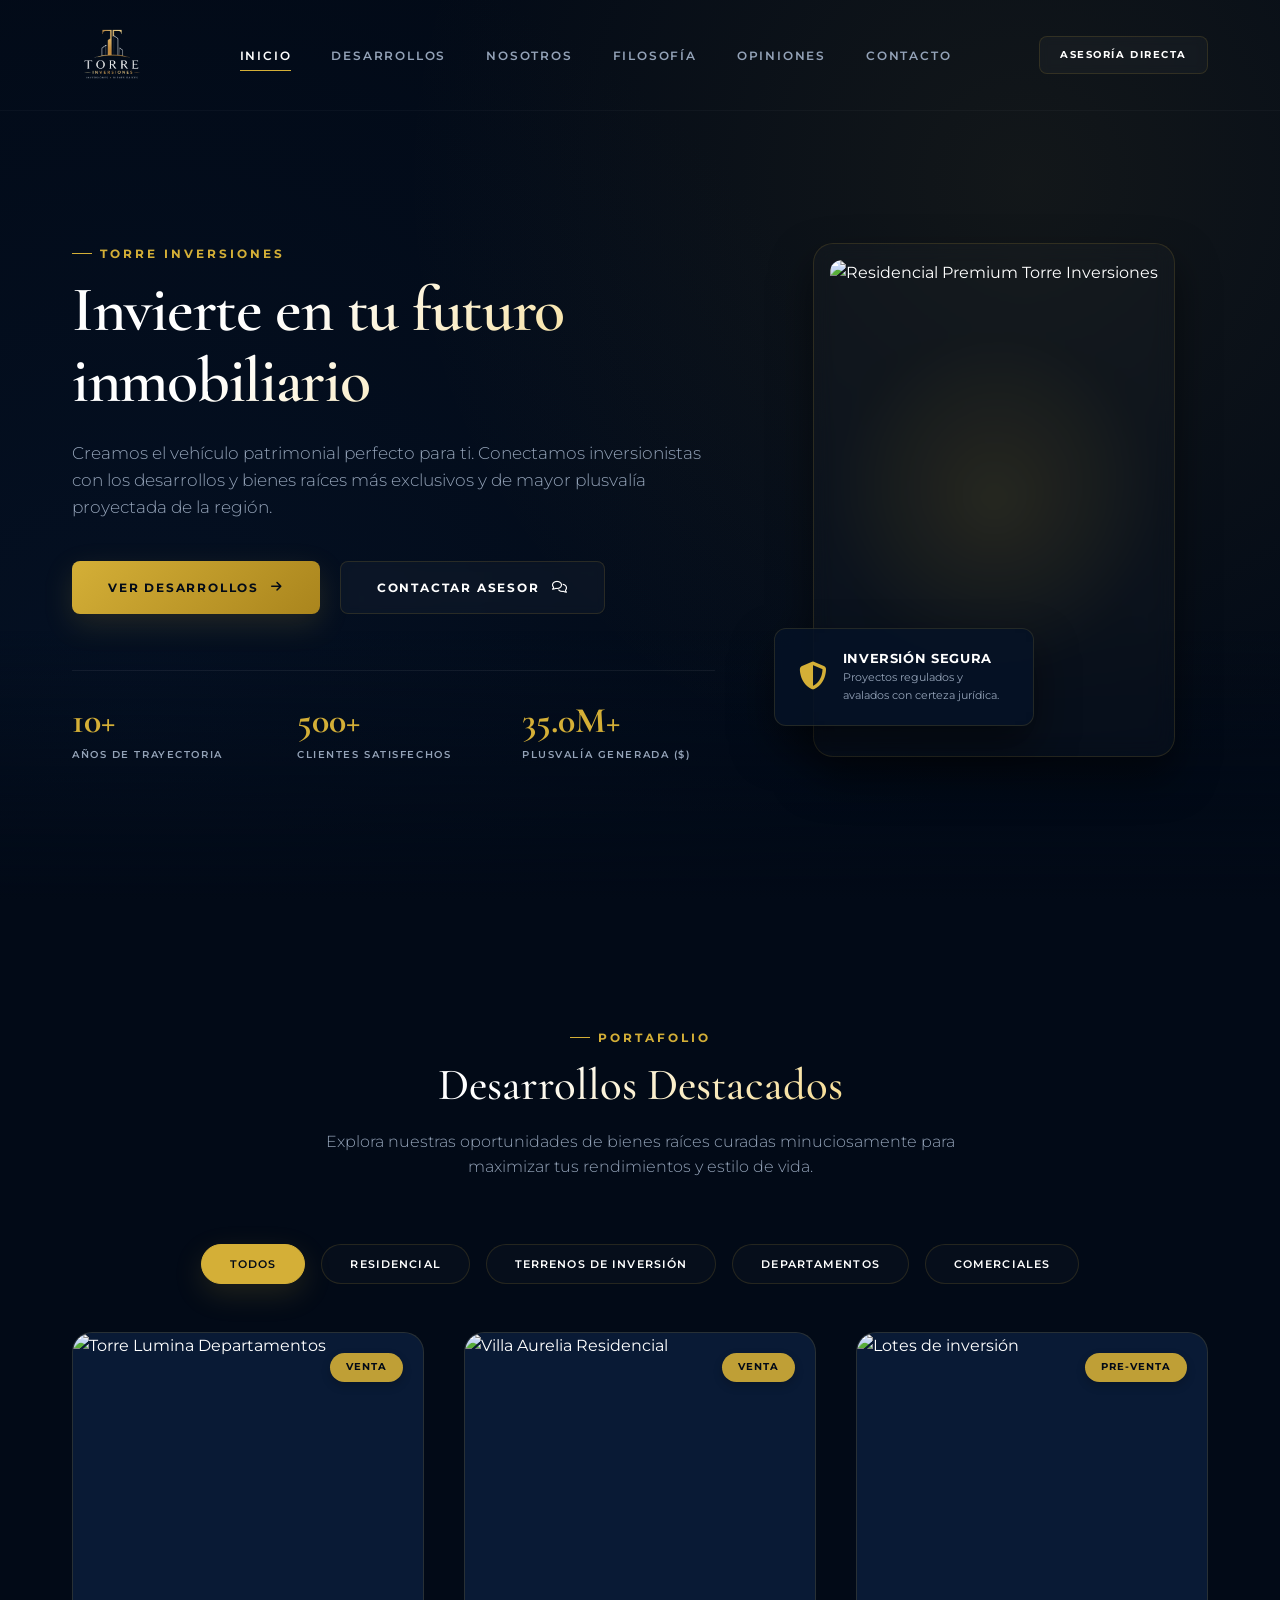
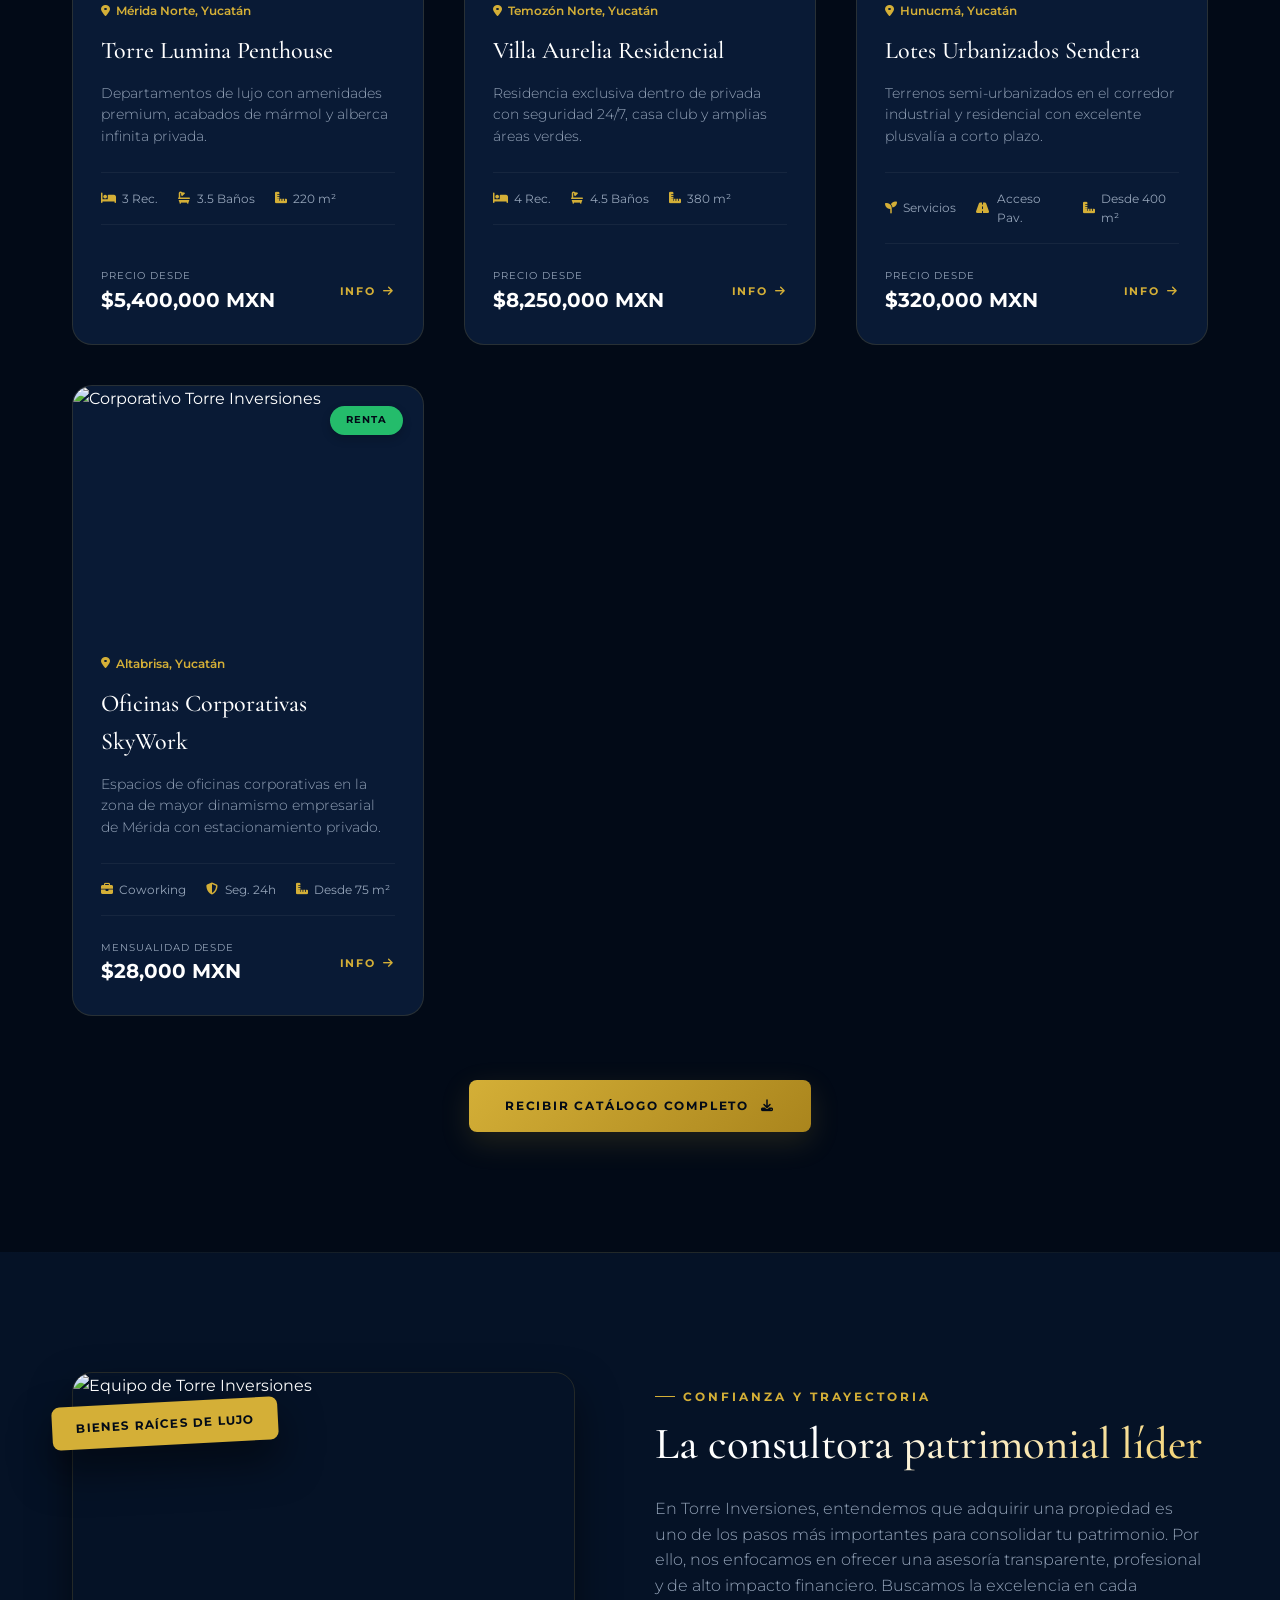
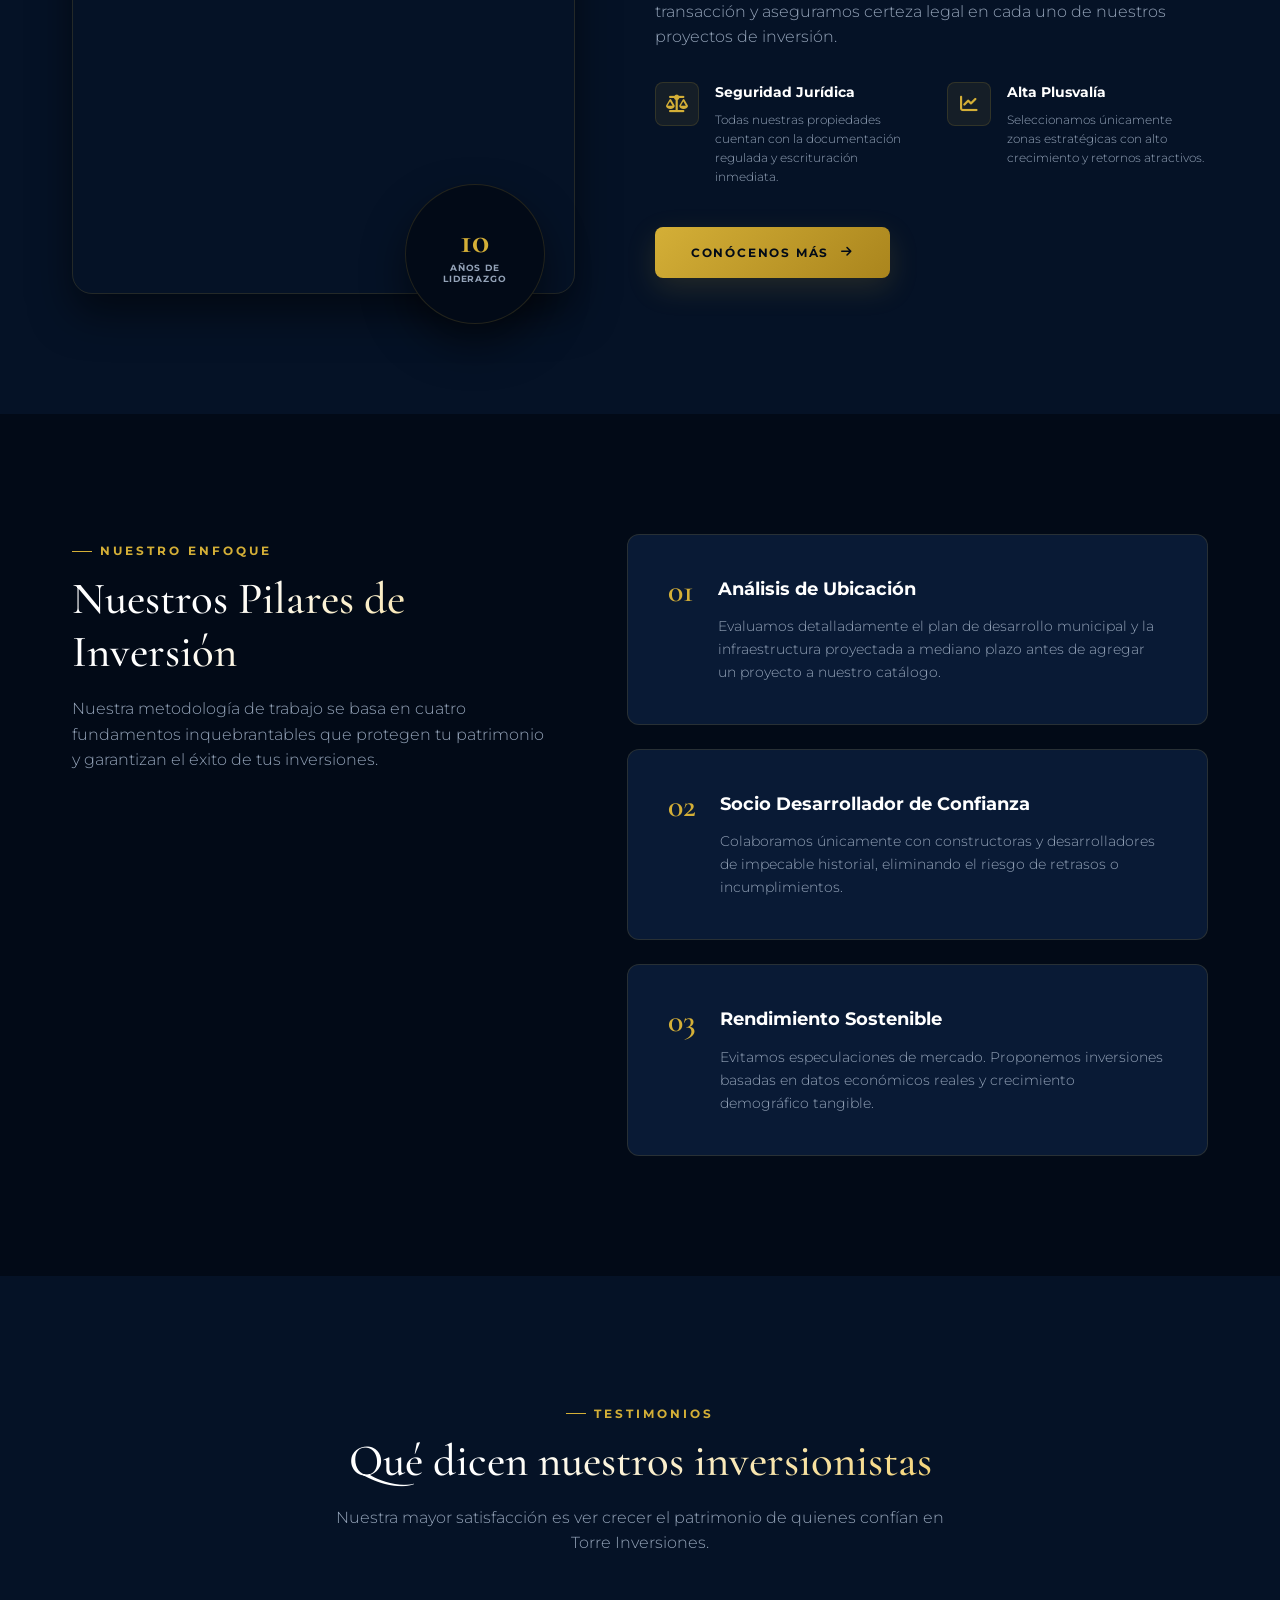
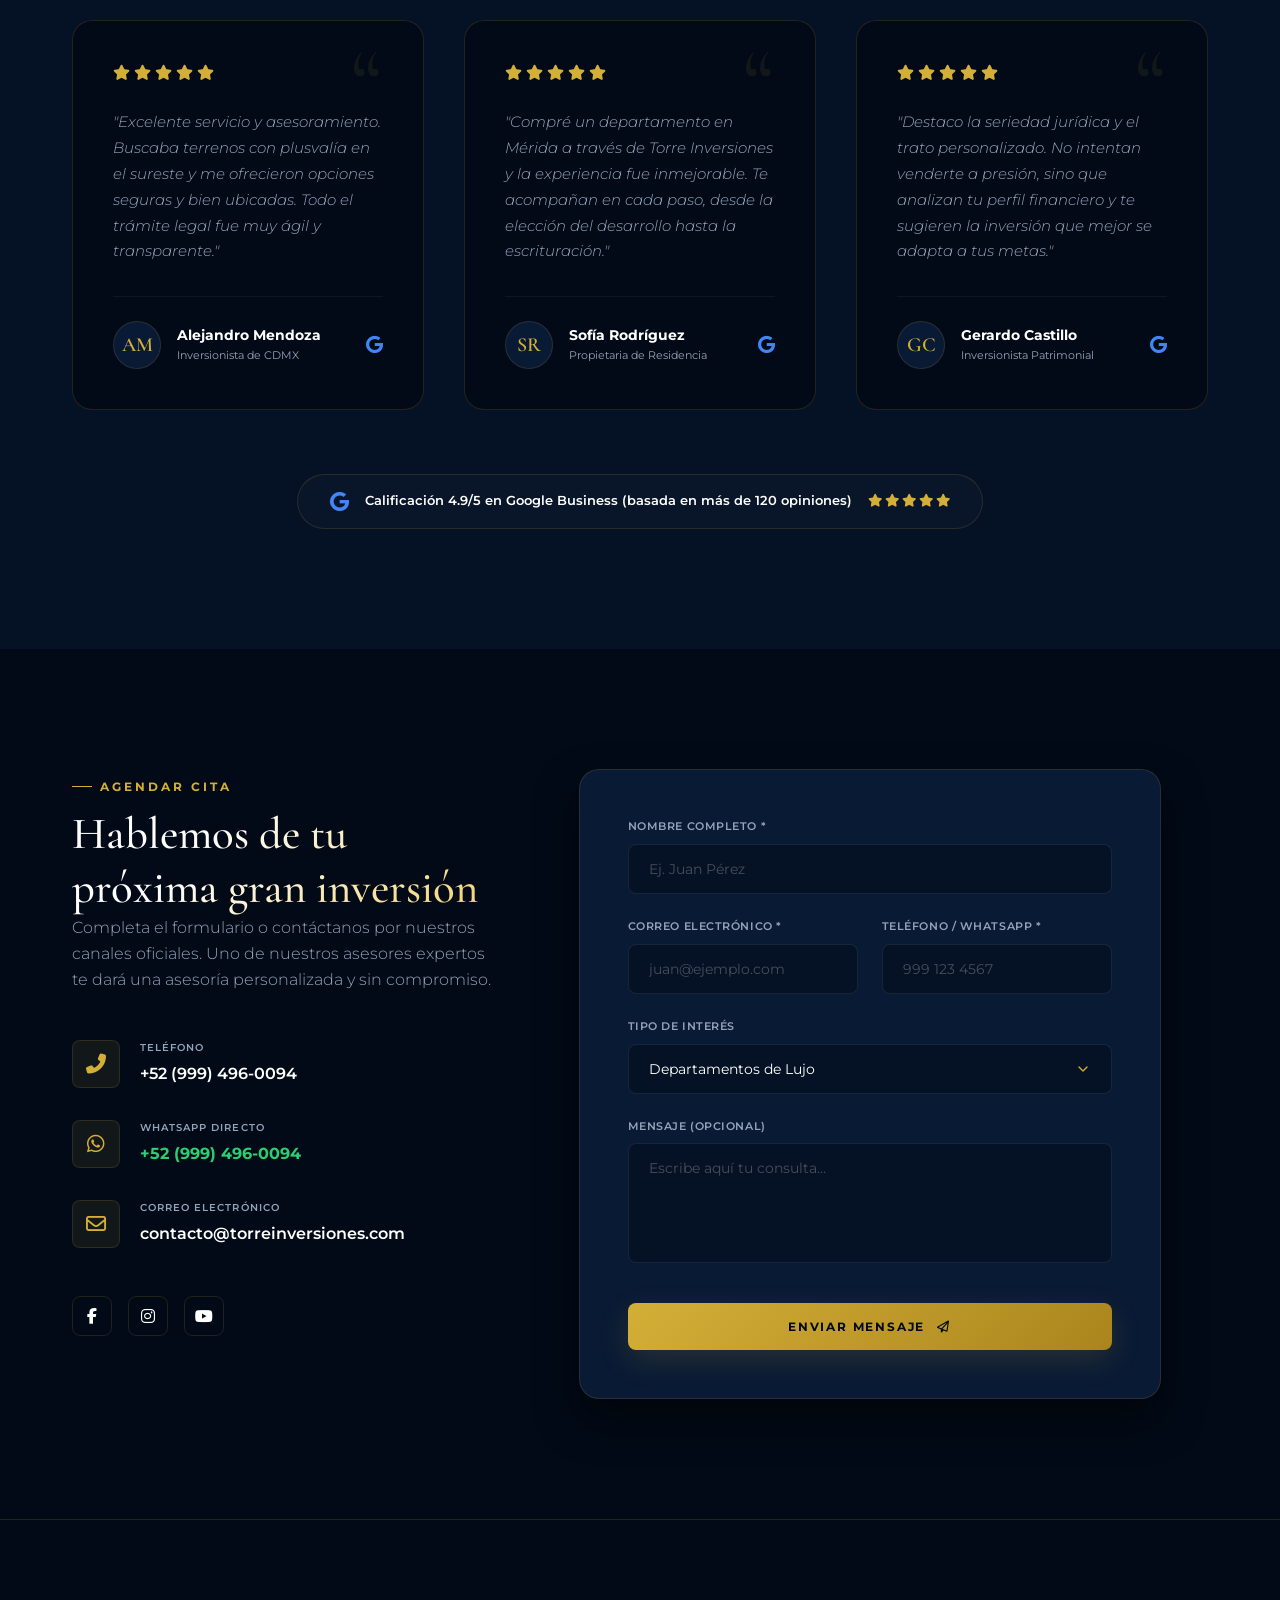
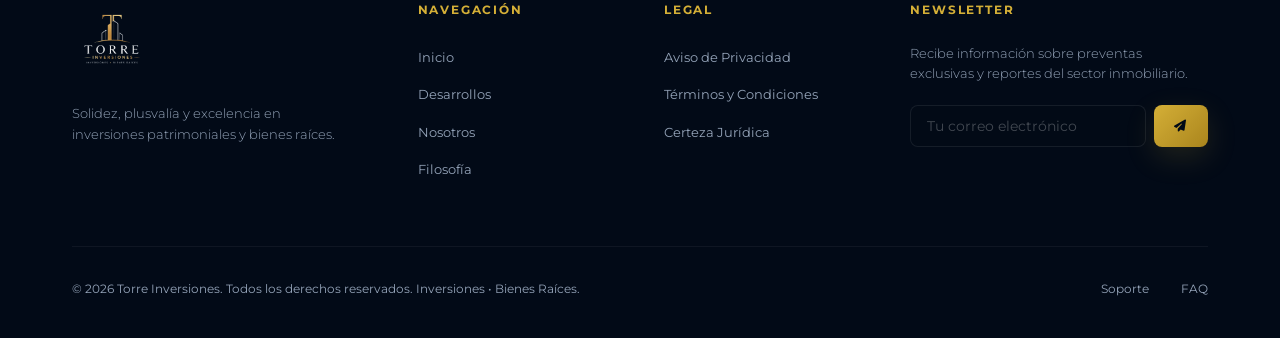
==== index.html @ dfd52da7 "Cambios de JuanM" ====
<!DOCTYPE html>
<html lang="es">
<head>
    <!-- 
      Archivo: index.html
      Descripción: Estructura HTML5 de la landing page premium de Torre Inversiones.
                   Diseñada para bienes raíces y consultoría patrimonial de alto nivel.
                   Integra FontAwesome para iconografía y fuentes personalizadas de Google.
      Última modificación: 2026-06-25
      Autor: Antigravity AI
    -->
    <meta charset="UTF-8">
    <meta name="viewport" content="width=device-width, initial-scale=1.0">
    <meta name="description" content="Torre Inversiones es una firma líder en bienes raíces y proyectos patrimoniales de alta plusvalía. Encuentra propiedades y desarrollos exclusivos.">
    <meta name="keywords" content="bienes raíces, inversiones inmobiliarias, terrenos de inversión, departamentos de lujo, plusvalía, Torre Inversiones, desarrollos premium">
    <meta name="author" content="Torre Inversiones">
    
    <!-- SEO Open Graph -->
    <meta property="og:title" content="Torre Inversiones | Inversión Patrimonial y Bienes Raíces Premium">
    <meta property="og:description" content="Inversión inmobiliaria estratégica y asesoría de alta gama para construir y asegurar tu patrimonio.">
    <meta property="og:image" content="Logo Torre Inversiones - Sin Fondo.png">
    <meta property="og:type" content="website">
    
    <title>Torre Inversiones | Desarrollos y Bienes Raíces Premium</title>
    
    <!-- Favicon -->
    <link rel="icon" type="image/png" href="Logo Torre Inversiones - Sin Fondo.png">
    
    <!-- FontAwesome para Iconos -->
    <link rel="stylesheet" href="https://cdnjs.cloudflare.com/ajax/libs/font-awesome/6.4.0/css/all.min.css">
    
    <!-- Estilos Personalizados -->
    <link rel="stylesheet" href="index.css">
</head>
<body>

    <!-- ==========================================
       1. CABECERA Y NAVEGACIÓN
       ========================================== -->
    <header class="header">
        <div class="container">
            <nav class="navbar">
                <a href="#" class="nav-logo" id="navLogoLink">
                    <img src="Logo Torre Inversiones - Sin Fondo.png" alt="Torre Inversiones Logo">
                </a>
                
                <ul class="nav-menu">
                    <li><a href="#" class="nav-link active">Inicio</a></li>
                    <li><a href="#desarrollos" class="nav-link">Desarrollos</a></li>
                    <li><a href="#nosotros" class="nav-link">Nosotros</a></li>
                    <li><a href="#filosofia" class="nav-link">Filosofía</a></li>
                    <li><a href="#testimonios" class="nav-link">Opiniones</a></li>
                    <li><a href="#contacto" class="nav-link">Contacto</a></li>
                </ul>
                
                <div class="nav-actions">
                    <a href="#contacto" class="btn btn-secondary" style="padding: 0.6rem 1.25rem; font-size: 0.65rem;">Asesoría Directa</a>
                </div>
                
                <div class="nav-toggle" id="navToggleBtn">
                    <i class="fas fa-bars"></i>
                </div>
            </nav>
        </div>
    </header>

    <!-- ==========================================
       2. SECCIÓN HERO (PORTADA)
       ========================================== -->
    <section class="hero">
        <div class="container">
            <div class="hero-grid">
                <div class="hero-content reveal">
                    <span class="eyebrow">Torre Inversiones</span>
                    <h1 class="title-large text-gradient-gold">Invierte en tu futuro inmobiliario</h1>
                    <p class="hero-description">
                        Creamos el vehículo patrimonial perfecto para ti. Conectamos inversionistas con los desarrollos y bienes raíces más exclusivos y de mayor plusvalía proyectada de la región.
                    </p>
                    <div class="hero-cta-group">
                        <a href="#desarrollos" class="btn btn-primary">
                            Ver Desarrollos <i class="fas fa-arrow-right"></i>
                        </a>
                        <a href="#contacto" class="btn btn-secondary">
                            Contactar Asesor <i class="far fa-comments"></i>
                        </a>
                    </div>
                    <div class="hero-stats">
                        <div class="stat-item">
                            <span class="stat-number" data-target="10" data-suffix="+">0</span>
                            <span class="stat-label">Años de Trayectoria</span>
                        </div>
                        <div class="stat-item">
                            <span class="stat-number" data-target="500" data-suffix="+">0</span>
                            <span class="stat-label">Clientes Satisfechos</span>
                        </div>
                        <div class="stat-item">
                            <span class="stat-number" data-target="35" data-decimal="true" data-suffix="M+">0</span>
                            <span class="stat-label">Plusvalía Generada ($)</span>
                        </div>
                    </div>
                </div>
                
                <div class="hero-visual reveal reveal-delay-2">
                    <div class="hero-badge-glow"></div>
                    <div class="hero-image-wrapper">
                        <img src="https://images.unsplash.com/photo-1545324418-cc1a3fa10c00?auto=format&fit=crop&w=800&q=80" alt="Residencial Premium Torre Inversiones" class="hero-image">
                        
                        <!-- Floating Card Premium -->
                        <div class="hero-floating-card">
                            <div class="floating-icon">
                                <i class="fas fa-shield-alt"></i>
                            </div>
                            <div class="floating-info">
                                <h4>Inversión Segura</h4>
                                <p>Proyectos regulados y avalados con certeza jurídica.</p>
                            </div>
                        </div>
                    </div>
                </div>
            </div>
        </div>
    </section>

    <!-- ==========================================
       3. SECCIÓN DESARROLLOS DESTACADOS
       ========================================== -->
    <section id="desarrollos" class="section-padding">
        <div class="container">
            <div class="section-header reveal">
                <span class="eyebrow">Portafolio</span>
                <h2 class="title-medium text-gradient-gold">Desarrollos Destacados</h2>
                <p>Explora nuestras oportunidades de bienes raíces curadas minuciosamente para maximizar tus rendimientos y estilo de vida.</p>
            </div>
            
            <!-- Filtros Interactivos -->
            <div class="filter-tabs reveal reveal-delay-1">
                <button class="filter-btn active" data-filter="all">Todos</button>
                <button class="filter-btn" data-filter="residencial">Residencial</button>
                <button class="filter-btn" data-filter="terrenos">Terrenos de Inversión</button>
                <button class="filter-btn" data-filter="departamentos">Departamentos</button>
                <button class="filter-btn" data-filter="comercial">Comerciales</button>
            </div>
            
            <div class="properties-grid reveal reveal-delay-2">
                <!-- Tarjeta 1 - Departamento -->
                <div class="property-card" data-category="departamentos" id="propCard1">
                    <div class="property-media">
                        <img src="https://images.unsplash.com/photo-1512917774080-9991f1c4c750?auto=format&fit=crop&w=600&q=80" alt="Torre Lumina Departamentos" class="property-img">
                        <span class="property-badge">Venta</span>
                    </div>
                    <div class="property-body">
                        <span class="property-location"><i class="fas fa-map-marker-alt"></i> Mérida Norte, Yucatán</span>
                        <h3 class="property-title">Torre Lumina Penthouse</h3>
                        <p class="property-excerpt">Departamentos de lujo con amenidades premium, acabados de mármol y alberca infinita privada.</p>
                        <div class="property-amenities">
                            <span class="amenity"><i class="fas fa-bed"></i> 3 Rec.</span>
                            <span class="amenity"><i class="fas fa-bath"></i> 3.5 Baños</span>
                            <span class="amenity"><i class="fas fa-ruler-combined"></i> 220 m²</span>
                        </div>
                        <div class="property-footer">
                            <div class="property-price">
                                <span class="price-label">Precio desde</span>
                                <span class="price-value">$5,400,000 MXN</span>
                            </div>
                            <a href="#contacto" class="property-link">Info <i class="fas fa-arrow-right"></i></a>
                        </div>
                    </div>
                </div>
                
                <!-- Tarjeta 2 - Residencial -->
                <div class="property-card" data-category="residencial" id="propCard2">
                    <div class="property-media">
                        <img src="https://images.unsplash.com/photo-1613490493576-7fde63acd811?auto=format&fit=crop&w=600&q=80" alt="Villa Aurelia Residencial" class="property-img">
                        <span class="property-badge">Venta</span>
                    </div>
                    <div class="property-body">
                        <span class="property-location"><i class="fas fa-map-marker-alt"></i> Temozón Norte, Yucatán</span>
                        <h3 class="property-title">Villa Aurelia Residencial</h3>
                        <p class="property-excerpt">Residencia exclusiva dentro de privada con seguridad 24/7, casa club y amplias áreas verdes.</p>
                        <div class="property-amenities">
                            <span class="amenity"><i class="fas fa-bed"></i> 4 Rec.</span>
                            <span class="amenity"><i class="fas fa-bath"></i> 4.5 Baños</span>
                            <span class="amenity"><i class="fas fa-ruler-combined"></i> 380 m²</span>
                        </div>
                        <div class="property-footer">
                            <div class="property-price">
                                <span class="price-label">Precio desde</span>
                                <span class="price-value">$8,250,000 MXN</span>
                            </div>
                            <a href="#contacto" class="property-link">Info <i class="fas fa-arrow-right"></i></a>
                        </div>
                    </div>
                </div>
                
                <!-- Tarjeta 3 - Terrenos -->
                <div class="property-card" data-category="terrenos" id="propCard3">
                    <div class="property-media">
                        <img src="https://images.unsplash.com/photo-1500382017468-9049fed747ef?auto=format&fit=crop&w=600&q=80" alt="Lotes de inversión" class="property-img">
                        <span class="property-badge">Pre-venta</span>
                    </div>
                    <div class="property-body">
                        <span class="property-location"><i class="fas fa-map-marker-alt"></i> Hunucmá, Yucatán</span>
                        <h3 class="property-title">Lotes Urbanizados Sendera</h3>
                        <p class="property-excerpt">Terrenos semi-urbanizados en el corredor industrial y residencial con excelente plusvalía a corto plazo.</p>
                        <div class="property-amenities">
                            <span class="amenity"><i class="fas fa-seedling"></i> Servicios</span>
                            <span class="amenity"><i class="fas fa-road"></i> Acceso Pav.</span>
                            <span class="amenity"><i class="fas fa-ruler-combined"></i> Desde 400 m²</span>
                        </div>
                        <div class="property-footer">
                            <div class="property-price">
                                <span class="price-label">Precio desde</span>
                                <span class="price-value">$320,000 MXN</span>
                            </div>
                            <a href="#contacto" class="property-link">Info <i class="fas fa-arrow-right"></i></a>
                        </div>
                    </div>
                </div>

                <!-- Tarjeta 4 - Comercial -->
                <div class="property-card" data-category="comercial" id="propCard4">
                    <div class="property-media">
                        <img src="https://images.unsplash.com/photo-1486406146926-c627a92ad1ab?auto=format&fit=crop&w=600&q=80" alt="Corporativo Torre Inversiones" class="property-img">
                        <span class="property-badge property-status-rent">Renta</span>
                    </div>
                    <div class="property-body">
                        <span class="property-location"><i class="fas fa-map-marker-alt"></i> Altabrisa, Yucatán</span>
                        <h3 class="property-title">Oficinas Corporativas SkyWork</h3>
                        <p class="property-excerpt">Espacios de oficinas corporativas en la zona de mayor dinamismo empresarial de Mérida con estacionamiento privado.</p>
                        <div class="property-amenities">
                            <span class="amenity"><i class="fas fa-briefcase"></i> Coworking</span>
                            <span class="amenity"><i class="fas fa-shield-alt"></i> Seg. 24h</span>
                            <span class="amenity"><i class="fas fa-ruler-combined"></i> Desde 75 m²</span>
                        </div>
                        <div class="property-footer">
                            <div class="property-price">
                                <span class="price-label">Mensualidad desde</span>
                                <span class="price-value">$28,000 MXN</span>
                            </div>
                            <a href="#contacto" class="property-link">Info <i class="fas fa-arrow-right"></i></a>
                        </div>
                    </div>
                </div>
            </div>
            
            <div class="properties-cta-container reveal">
                <a href="#contacto" class="btn btn-primary">Recibir Catálogo Completo <i class="fas fa-download"></i></a>
            </div>
        </div>
    </section>

    <!-- ==========================================
       4. SECCIÓN NOSOTROS (QUIÉNES SOMOS)
       ========================================== -->
    <section id="nosotros" class="section-padding about">
        <div class="container">
            <div class="about-grid">
                <div class="about-visual reveal">
                    <div class="about-image-wrapper">
                        <img src="https://images.unsplash.com/photo-1556761175-5973dc0f32e7?auto=format&fit=crop&w=800&q=80" alt="Equipo de Torre Inversiones" class="about-img">
                    </div>
                    <span class="about-tag">Bienes Raíces de Lujo</span>
                    <div class="about-experience-badge">
                        <h3>10</h3>
                        <p>Años de Liderazgo</p>
                    </div>
                </div>
                
                <div class="about-content reveal reveal-delay-2">
                    <span class="eyebrow">Confianza y Trayectoria</span>
                    <h2 class="title-medium text-gradient-gold">La consultora patrimonial líder</h2>
                    <p class="about-description">
                        En Torre Inversiones, entendemos que adquirir una propiedad es uno de los pasos más importantes para consolidar tu patrimonio. Por ello, nos enfocamos en ofrecer una asesoría transparente, profesional y de alto impacto financiero. Buscamos la excelencia en cada transacción y aseguramos certeza legal en cada uno de nuestros proyectos de inversión.
                    </p>
                    
                    <div class="about-features">
                        <div class="feature-box">
                            <div class="feature-icon">
                                <i class="fas fa-balance-scale"></i>
                            </div>
                            <div class="feature-info">
                                <h4>Seguridad Jurídica</h4>
                                <p>Todas nuestras propiedades cuentan con la documentación regulada y escrituración inmediata.</p>
                            </div>
                        </div>
                        
                        <div class="feature-box">
                            <div class="feature-icon">
                                <i class="fas fa-chart-line"></i>
                            </div>
                            <div class="feature-info">
                                <h4>Alta Plusvalía</h4>
                                <p>Seleccionamos únicamente zonas estratégicas con alto crecimiento y retornos atractivos.</p>
                            </div>
                        </div>
                    </div>
                    
                    <div>
                        <a href="#contacto" class="btn btn-primary">Conócenos Más <i class="fas fa-arrow-right"></i></a>
                    </div>
                </div>
            </div>
        </div>
    </section>

    <!-- ==========================================
       5. SECCIÓN FILOSOFÍA & PILARES
       ========================================== -->
    <section id="filosofia" class="section-padding philosophy">
        <div class="container">
            <div class="philosophy-grid">
                <div class="philosophy-info reveal">
                    <span class="eyebrow">Nuestro Enfoque</span>
                    <h2 class="title-medium text-gradient-gold">Nuestros Pilares de Inversión</h2>
                    <p style="color: var(--color-text-muted); font-weight: 300; margin-top: 1rem;">
                        Nuestra metodología de trabajo se basa en cuatro fundamentos inquebrantables que protegen tu patrimonio y garantizan el éxito de tus inversiones.
                    </p>
                </div>
                
                <div class="philosophy-list reveal reveal-delay-2">
                    <div class="philosophy-card">
                        <span class="philosophy-number">01</span>
                        <div class="philosophy-body">
                            <h3>Análisis de Ubicación</h3>
                            <p>Evaluamos detalladamente el plan de desarrollo municipal y la infraestructura proyectada a mediano plazo antes de agregar un proyecto a nuestro catálogo.</p>
                        </div>
                    </div>
                    
                    <div class="philosophy-card">
                        <span class="philosophy-number">02</span>
                        <div class="philosophy-body">
                            <h3>Socio Desarrollador de Confianza</h3>
                            <p>Colaboramos únicamente con constructoras y desarrolladores de impecable historial, eliminando el riesgo de retrasos o incumplimientos.</p>
                        </div>
                    </div>
                    
                    <div class="philosophy-card">
                        <span class="philosophy-number">03</span>
                        <div class="philosophy-body">
                            <h3>Rendimiento Sostenible</h3>
                            <p>Evitamos especulaciones de mercado. Proponemos inversiones basadas en datos económicos reales y crecimiento demográfico tangible.</p>
                        </div>
                    </div>
                </div>
            </div>
        </div>
    </section>

    <!-- ==========================================
       6. SECCIÓN TESTIMONIOS (RESEÑAS GOOGLE)
       ========================================== -->
    <section id="testimonios" class="section-padding testimonials">
        <div class="container">
            <div class="section-header reveal">
                <span class="eyebrow">Testimonios</span>
                <h2 class="title-medium text-gradient-gold">Qué dicen nuestros inversionistas</h2>
                <p>Nuestra mayor satisfacción es ver crecer el patrimonio de quienes confían en Torre Inversiones.</p>
            </div>
            
            <div class="testimonials-grid reveal reveal-delay-1">
                <!-- Testimonio 1 -->
                <div class="testimonial-card">
                    <div>
                        <div class="stars">
                            <i class="fas fa-star"></i>
                            <i class="fas fa-star"></i>
                            <i class="fas fa-star"></i>
                            <i class="fas fa-star"></i>
                            <i class="fas fa-star"></i>
                        </div>
                        <p class="testimonial-text">
                            "Excelente servicio y asesoramiento. Buscaba terrenos con plusvalía en el sureste y me ofrecieron opciones seguras y bien ubicadas. Todo el trámite legal fue muy ágil y transparente."
                        </p>
                    </div>
                    <div class="user-profile">
                        <div class="user-avatar">AM</div>
                        <div class="user-info">
                            <h4>Alejandro Mendoza</h4>
                            <p>Inversionista de CDMX</p>
                        </div>
                        <div class="google-badge">
                            <i class="fab fa-google"></i>
                        </div>
                    </div>
                </div>
                
                <!-- Testimonio 2 -->
                <div class="testimonial-card">
                    <div>
                        <div class="stars">
                            <i class="fas fa-star"></i>
                            <i class="fas fa-star"></i>
                            <i class="fas fa-star"></i>
                            <i class="fas fa-star"></i>
                            <i class="fas fa-star"></i>
                        </div>
                        <p class="testimonial-text">
                            "Compré un departamento en Mérida a través de Torre Inversiones y la experiencia fue inmejorable. Te acompañan en cada paso, desde la elección del desarrollo hasta la escrituración."
                        </p>
                    </div>
                    <div class="user-profile">
                        <div class="user-avatar">SR</div>
                        <div class="user-info">
                            <h4>Sofía Rodríguez</h4>
                            <p>Propietaria de Residencia</p>
                        </div>
                        <div class="google-badge">
                            <i class="fab fa-google"></i>
                        </div>
                    </div>
                </div>
                
                <!-- Testimonio 3 -->
                <div class="testimonial-card">
                    <div>
                        <div class="stars">
                            <i class="fas fa-star"></i>
                            <i class="fas fa-star"></i>
                            <i class="fas fa-star"></i>
                            <i class="fas fa-star"></i>
                            <i class="fas fa-star"></i>
                        </div>
                        <p class="testimonial-text">
                            "Destaco la seriedad jurídica y el trato personalizado. No intentan venderte a presión, sino que analizan tu perfil financiero y te sugieren la inversión que mejor se adapta a tus metas."
                        </p>
                    </div>
                    <div class="user-profile">
                        <div class="user-avatar">GC</div>
                        <div class="user-info">
                            <h4>Gerardo Castillo</h4>
                            <p>Inversionista Patrimonial</p>
                        </div>
                        <div class="google-badge">
                            <i class="fab fa-google"></i>
                        </div>
                    </div>
                </div>
            </div>
            
            <div class="google-rating-summary reveal">
                <i class="fab fa-google" style="color: #4285f4; font-size: 1.25rem;"></i>
                <span>Calificación 4.9/5 en Google Business (basada en más de 120 opiniones)</span>
                <div class="stars" style="margin: 0; font-size: 0.8rem;">
                    <i class="fas fa-star"></i>
                    <i class="fas fa-star"></i>
                    <i class="fas fa-star"></i>
                    <i class="fas fa-star"></i>
                    <i class="fas fa-star"></i>
                </div>
            </div>
        </div>
    </section>

    <!-- ==========================================
       7. SECCIÓN CONTACTO Y FORMULARIO
       ========================================== -->
    <section id="contacto" class="section-padding">
        <div class="container">
            <div class="contact-grid">
                <div class="contact-info reveal">
                    <span class="eyebrow">Agendar Cita</span>
                    <h2 class="title-medium text-gradient-gold">Hablemos de tu próxima gran inversión</h2>
                    <p class="contact-sub">
                        Completa el formulario o contáctanos por nuestros canales oficiales. Uno de nuestros asesores expertos te dará una asesoría personalizada y sin compromiso.
                    </p>
                    
                    <div class="contact-channels">
                        <div class="channel-card">
                            <div class="channel-icon">
                                <i class="fas fa-phone-alt"></i>
                            </div>
                            <div class="channel-info">
                                <label>Teléfono</label>
                                <span>+52 (999) 496-0094</span>
                            </div>
                        </div>
                        
                        <div class="channel-card">
                            <div class="channel-icon">
                                <i class="fab fa-whatsapp"></i>
                            </div>
                            <div class="channel-info">
                                <label>WhatsApp Directo</label>
                                <span><a href="https://wa.me/529994960094?text=Hola,%20solicito%20asesoria%20de%20Torre%20Inversiones" target="_blank" rel="noopener noreferrer" style="color: #29cf72; font-weight: 700;">+52 (999) 496-0094</a></span>
                            </div>
                        </div>
                        
                        <div class="channel-card">
                            <div class="channel-icon">
                                <i class="far fa-envelope"></i>
                            </div>
                            <div class="channel-info">
                                <label>Correo Electrónico</label>
                                <span>contacto@torreinversiones.com</span>
                            </div>
                        </div>
                    </div>
                    
                    <div class="social-links">
                        <a href="https://www.facebook.com/" target="_blank" rel="noopener noreferrer" class="social-btn" aria-label="Facebook"><i class="fab fa-facebook-f"></i></a>
                        <a href="https://www.instagram.com/" target="_blank" rel="noopener noreferrer" class="social-btn" aria-label="Instagram"><i class="fab fa-instagram"></i></a>
                        <a href="https://www.youtube.com/" target="_blank" rel="noopener noreferrer" class="social-btn" aria-label="YouTube"><i class="fab fa-youtube"></i></a>
                    </div>
                </div>
                
                <div class="contact-form-wrapper reveal reveal-delay-2">
                    <form class="contact-form" id="contactForm">
                        <div class="form-group">
                            <label for="formName">Nombre Completo *</label>
                            <input type="text" id="formName" class="form-control" placeholder="Ej. Juan Pérez" required>
                        </div>
                        
                        <div class="form-row-2">
                            <div class="form-group">
                                <label for="formEmail">Correo Electrónico *</label>
                                <input type="email" id="formEmail" class="form-control" placeholder="juan@ejemplo.com" required>
                            </div>
                            <div class="form-group">
                                <label for="formPhone">Teléfono / WhatsApp *</label>
                                <input type="tel" id="formPhone" class="form-control" placeholder="999 123 4567" required>
                            </div>
                        </div>
                        
                        <div class="form-group">
                            <label for="formSelect">Tipo de Interés</label>
                            <select id="formSelect" class="form-control form-select">
                                <option value="departamentos">Departamentos de Lujo</option>
                                <option value="residencial">Casas y Residencias</option>
                                <option value="terrenos">Lotes e Inversión Patrimonial</option>
                                <option value="asesoria">Asesoría General</option>
                            </select>
                        </div>
                        
                        <div class="form-group">
                            <label for="formMessage">Mensaje (Opcional)</label>
                            <textarea id="formMessage" class="form-control" placeholder="Escribe aquí tu consulta..."></textarea>
                        </div>
                        
                        <button type="submit" class="btn btn-primary submit-btn">Enviar Mensaje <i class="far fa-paper-plane"></i></button>
                        
                        <!-- Mensaje de Feedback -->
                        <div class="form-feedback" id="formFeedback"></div>
                    </form>
                </div>
            </div>
        </div>
    </section>

    <!-- ==========================================
       8. FOOTER (PIE DE PÁGINA)
       ========================================== -->
    <footer class="footer">
        <div class="container">
            <div class="footer-top">
                <div class="footer-col footer-brand">
                    <div class="footer-logo">
                        <img src="Logo Torre Inversiones - Sin Fondo.png" alt="Torre Inversiones Logo">
                    </div>
                    <p class="footer-tagline">
                        Solidez, plusvalía y excelencia en inversiones patrimoniales y bienes raíces.
                    </p>
                </div>
                
                <div class="footer-col">
                    <h4 class="footer-col-title">Navegación</h4>
                    <ul class="footer-links">
                        <li><a href="#" class="footer-link">Inicio</a></li>
                        <li><a href="#desarrollos" class="footer-link">Desarrollos</a></li>
                        <li><a href="#nosotros" class="footer-link">Nosotros</a></li>
                        <li><a href="#filosofia" class="footer-link">Filosofía</a></li>
                    </ul>
                </div>
                
                <div class="footer-col">
                    <h4 class="footer-col-title">Legal</h4>
                    <ul class="footer-links">
                        <li><a href="#" class="footer-link">Aviso de Privacidad</a></li>
                        <li><a href="#" class="footer-link">Términos y Condiciones</a></li>
                        <li><a href="#" class="footer-link">Certeza Jurídica</a></li>
                    </ul>
                </div>
                
                <div class="footer-col">
                    <h4 class="footer-col-title">Newsletter</h4>
                    <p class="newsletter-sub">Recibe información sobre preventas exclusivas y reportes del sector inmobiliario.</p>
                    <form class="newsletter-form" onsubmit="event.preventDefault(); alert('¡Gracias por suscribirte!'); this.reset();">
                        <input type="email" class="form-control" placeholder="Tu correo electrónico" required aria-label="Correo para newsletter">
                        <button type="submit" class="btn btn-primary newsletter-btn" aria-label="Suscribirse"><i class="fas fa-paper-plane"></i></button>
                    </form>
                </div>
            </div>
            
            <div class="footer-bottom">
                <p>&copy; 2026 Torre Inversiones. Todos los derechos reservados. Inversiones • Bienes Raíces.</p>
                <div class="footer-bottom-links">
                    <a href="#contacto">Soporte</a>
                    <a href="#">FAQ</a>
                </div>
            </div>
        </div>
    </footer>

    <!-- Script del comportamiento dinámico -->
    <script src="index.js"></script>
</body>
</html>
---- index.css ----
/**
 * Archivo: index.css
 * Descripción: Estilos CSS vanilla premium para la landing page de Torre Inversiones.
 *              Implementa un diseño sofisticado en azul medianoche y dorado metálico,
 *              con glassmorphism, transiciones fluidas, tipografías elegantes y responsivo.
 * Última modificación: 2026-06-25
 * Autor: Antigravity AI
 */

/* ==========================================
   1. IMPORTACIÓN DE FUENTES & CONFIGURACIÓN
   ========================================== */
@import url('https://fonts.googleapis.com/css2?family=Cormorant+Garamond:ital,wght@0,300;0,400;0,500;0,600;0,700;1,400&family=Montserrat:wght@300;400;500;600;700;800&display=swap');

:root {
    /* Paleta de Colores Principal (Branding Torre Inversiones) */
    --color-bg-deep: #020a17;       /* Azul medianoche ultra oscuro */
    --color-bg-dark: #051226;       /* Azul medianoche base */
    --color-bg-card: #091a35;       /* Azul de tarjetas */
    --color-bg-glass: rgba(5, 18, 38, 0.75); /* Vidrio para glassmorphism */
    
    --color-gold: #d4af37;          /* Dorado metálico base */
    --color-gold-light: #f3d06b;    /* Dorado brillante para hovers/detalles */
    --color-gold-dark: #aa851d;     /* Dorado oscuro para gradientes/sombras */
    --color-gold-glow: rgba(212, 175, 55, 0.25);
    
    --color-text-light: #ffffff;    /* Texto blanco principal */
    --color-text-muted: #94a3b8;    /* Texto gris/plata secundario */
    --color-text-dark: #020a17;     /* Texto oscuro para botones dorados */
    
    --color-border: rgba(212, 175, 55, 0.15); /* Bordes dorados sutiles */
    --color-border-hover: rgba(212, 175, 55, 0.4);
    
    /* Fuentes */
    --font-serif: 'Cormorant Garamond', Georgia, serif;
    --font-sans: 'Montserrat', system-ui, -apple-system, sans-serif;
    
    /* Layout */
    --max-width: 1200px;
    --radius-lg: 20px;
    --radius-md: 12px;
    --radius-sm: 8px;
    --transition-smooth: all 0.4s cubic-bezier(0.16, 1, 0.3, 1);
    --shadow-premium: 0 20px 40px rgba(0, 0, 0, 0.5);
    --shadow-glow: 0 10px 30px rgba(212, 175, 55, 0.15);
}

/* ==========================================
   2. ESTILOS BASE & RESETS
   ========================================== */
*, *::before, *::after {
    box-sizing: border-box;
    margin: 0;
    padding: 0;
}

html {
    scroll-behavior: smooth;
    -webkit-font-smoothing: antialiased;
    -moz-osx-font-smoothing: grayscale;
}

body {
    background-color: var(--color-bg-deep);
    color: var(--color-text-light);
    font-family: var(--font-sans);
    line-height: 1.6;
    overflow-x: hidden;
}

img {
    max-width: 100%;
    height: auto;
    display: block;
}

a {
    color: inherit;
    text-decoration: none;
    transition: var(--transition-smooth);
}

ul {
    list-style: none;
}

button, input, textarea, select {
    font-family: inherit;
    background: none;
    border: none;
    outline: none;
    color: inherit;
}

/* Utilidades de Contenedores */
.container {
    width: 100%;
    max-width: var(--max-width);
    margin: 0 auto;
    padding: 0 2rem;
}

.section-padding {
    padding: 7.5rem 0;
}

/* ==========================================
   3. ELEMENTOS DE TEXTO & GRADIENTES
   ========================================== */
.text-gold {
    color: var(--color-gold);
}

.text-gradient-gold {
    background: linear-gradient(135deg, #ffffff 30%, var(--color-gold-light) 100%);
    -webkit-background-clip: text;
    -webkit-text-fill-color: transparent;
    background-clip: text;
}

.text-gradient-title {
    background: linear-gradient(135deg, var(--color-gold) 0%, var(--color-gold-light) 50%, #ffffff 100%);
    -webkit-background-clip: text;
    -webkit-text-fill-color: transparent;
    background-clip: text;
}

.title-large {
    font-family: var(--font-serif);
    font-size: clamp(2.5rem, 5vw, 4.5rem);
    font-weight: 600;
    line-height: 1.1;
    letter-spacing: -0.02em;
}

.title-medium {
    font-family: var(--font-serif);
    font-size: clamp(2rem, 3.5vw, 3rem);
    font-weight: 500;
    line-height: 1.2;
}

.title-small {
    font-family: var(--font-sans);
    font-size: 1.1rem;
    font-weight: 700;
    letter-spacing: 0.1em;
    text-transform: uppercase;
}

.eyebrow {
    font-size: 0.75rem;
    font-weight: 700;
    letter-spacing: 0.25em;
    text-transform: uppercase;
    color: var(--color-gold);
    margin-bottom: 0.75rem;
    display: inline-flex;
    align-items: center;
    gap: 0.5rem;
}

.eyebrow::before {
    content: '';
    width: 20px;
    height: 1px;
    background-color: var(--color-gold);
}

/* ==========================================
   4. COMPONENTES: BOTONES & ENLACES
   ========================================== */
.btn {
    display: inline-flex;
    align-items: center;
    justify-content: center;
    gap: 0.75rem;
    padding: 1rem 2.25rem;
    border-radius: var(--radius-sm);
    font-size: 0.75rem;
    font-weight: 700;
    letter-spacing: 0.15em;
    text-transform: uppercase;
    cursor: pointer;
    transition: var(--transition-smooth);
    position: relative;
    overflow: hidden;
}

.btn-primary {
    background: linear-gradient(135deg, var(--color-gold) 0%, var(--color-gold-dark) 100%);
    color: var(--color-text-dark);
    box-shadow: var(--shadow-glow);
}

.btn-primary:hover {
    transform: translateY(-3px);
    box-shadow: 0 15px 35px rgba(212, 175, 55, 0.35);
    background: linear-gradient(135deg, var(--color-gold-light) 0%, var(--color-gold) 100%);
}

.btn-secondary {
    border: 1px solid var(--color-border);
    color: var(--color-text-light);
    background: rgba(255, 255, 255, 0.03);
    backdrop-filter: blur(5px);
}

.btn-secondary:hover {
    border-color: var(--color-gold-light);
    background: rgba(212, 175, 55, 0.05);
    color: var(--color-gold-light);
    transform: translateY(-3px);
}

/* ==========================================
   5. NAVEGACIÓN (HEADER)
   ========================================== */
.header {
    position: fixed;
    top: 0;
    left: 0;
    width: 100%;
    z-index: 1000;
    border-bottom: 1px solid rgba(255, 255, 255, 0.03);
    transition: var(--transition-smooth);
}

.header-scrolled {
    background-color: var(--color-bg-glass);
    backdrop-filter: blur(20px);
    -webkit-backdrop-filter: blur(20px);
    border-bottom: 1px solid var(--color-border);
    box-shadow: 0 10px 30px rgba(0, 0, 0, 0.2);
}

.navbar {
    display: flex;
    align-items: center;
    justify-content: space-between;
    height: 110px;
    transition: var(--transition-smooth);
}

.header-scrolled .navbar {
    height: 85px;
}

.nav-logo {
    display: flex;
    align-items: center;
    gap: 0.75rem;
}

.nav-logo img {
    height: 80px;
    width: auto;
    transition: var(--transition-smooth);
}

.header-scrolled .nav-logo img {
    height: 60px;
}

.nav-menu {
    display: flex;
    align-items: center;
    gap: 2.5rem;
}

.nav-link {
    font-size: 0.75rem;
    font-weight: 600;
    letter-spacing: 0.15em;
    text-transform: uppercase;
    color: var(--color-text-muted);
    position: relative;
    padding: 0.5rem 0;
}

.nav-link:hover, .nav-link.active {
    color: var(--color-text-light);
}

.nav-link::after {
    content: '';
    position: absolute;
    bottom: 0;
    left: 0;
    width: 0;
    height: 1px;
    background-color: var(--color-gold);
    transition: var(--transition-smooth);
}

.nav-link:hover::after, .nav-link.active::after {
    width: 100%;
}

.nav-actions {
    display: flex;
    align-items: center;
    gap: 1.5rem;
}

.nav-toggle {
    display: none;
    font-size: 1.5rem;
    color: var(--color-text-light);
    cursor: pointer;
}

/* ==========================================
   6. SECCIÓN HERO
   ========================================== */
.hero {
    position: relative;
    min-height: 100vh;
    display: flex;
    align-items: center;
    padding-top: 100px;
    background-image: 
        radial-gradient(circle at 80% 20%, rgba(212, 175, 55, 0.08) 0%, transparent 50%),
        radial-gradient(circle at 10% 80%, rgba(5, 18, 38, 0.8) 0%, transparent 60%);
    overflow: hidden;
}

.hero::before {
    content: '';
    position: absolute;
    inset: 0;
    background-image: linear-gradient(to bottom, transparent 70%, var(--color-bg-deep) 100%);
    z-index: 1;
    pointer-events: none;
}

.hero-grid {
    display: grid;
    grid-template-columns: 1.2fr 0.8fr;
    gap: 4rem;
    align-items: center;
    position: relative;
    z-index: 2;
}

.hero-content {
    max-width: 680px;
}

.hero-description {
    font-size: 1.05rem;
    color: var(--color-text-muted);
    margin-top: 1.5rem;
    margin-bottom: 2.5rem;
    font-weight: 300;
}

.hero-cta-group {
    display: flex;
    gap: 1.25rem;
    flex-wrap: wrap;
    margin-bottom: 3.5rem;
}

.hero-stats {
    display: grid;
    grid-template-columns: repeat(3, 1fr);
    gap: 2rem;
    border-top: 1px solid rgba(255, 255, 255, 0.06);
    padding-top: 2rem;
}

.stat-item {
    display: flex;
    flex-direction: column;
}

.stat-number {
    font-family: var(--font-serif);
    font-size: 2.25rem;
    font-weight: 700;
    color: var(--color-gold);
    line-height: 1;
}

.stat-label {
    font-size: 0.65rem;
    font-weight: 600;
    letter-spacing: 0.15em;
    text-transform: uppercase;
    color: var(--color-text-muted);
    margin-top: 0.5rem;
}

.hero-visual {
    position: relative;
    display: flex;
    justify-content: center;
    align-items: center;
}

.hero-badge-glow {
    position: absolute;
    width: 350px;
    height: 350px;
    background: radial-gradient(circle, rgba(212, 175, 55, 0.12) 0%, transparent 70%);
    z-index: -1;
    animation: pulseGlow 8s infinite alternate;
}

.hero-image-wrapper {
    position: relative;
    border-radius: var(--radius-lg);
    border: 1px solid var(--color-border);
    padding: 1rem;
    background: rgba(255, 255, 255, 0.02);
    backdrop-filter: blur(10px);
    box-shadow: var(--shadow-premium);
}

.hero-image {
    width: 100%;
    height: 480px;
    object-fit: cover;
    border-radius: var(--radius-md);
}

.hero-floating-card {
    position: absolute;
    bottom: 30px;
    left: -40px;
    background: rgba(5, 18, 38, 0.85);
    backdrop-filter: blur(15px);
    border: 1px solid var(--color-border);
    padding: 1.25rem 1.5rem;
    border-radius: var(--radius-md);
    box-shadow: var(--shadow-premium);
    display: flex;
    align-items: center;
    gap: 1rem;
    max-width: 260px;
    animation: floatCard 6s ease-in-out infinite;
}

.floating-icon {
    font-size: 1.75rem;
    color: var(--color-gold);
}

.floating-info h4 {
    font-size: 0.8rem;
    font-weight: 700;
    text-transform: uppercase;
    letter-spacing: 0.05em;
}

.floating-info p {
    font-size: 0.7rem;
    color: var(--color-text-muted);
}

/* ==========================================
   7. SECCIÓN DESARROLLOS (PROPIEDADES)
   ========================================== */
.section-header {
    text-align: center;
    max-width: 650px;
    margin: 0 auto 4rem;
}

.section-header p {
    color: var(--color-text-muted);
    font-weight: 300;
    margin-top: 1rem;
}

.filter-tabs {
    display: flex;
    justify-content: center;
    gap: 1rem;
    margin-bottom: 3rem;
    flex-wrap: wrap;
}

.filter-btn {
    padding: 0.75rem 1.75rem;
    border: 1px solid var(--color-border);
    border-radius: 50px;
    font-size: 0.7rem;
    font-weight: 600;
    letter-spacing: 0.1em;
    text-transform: uppercase;
    cursor: pointer;
    transition: var(--transition-smooth);
    background: rgba(255, 255, 255, 0.02);
}

.filter-btn:hover, .filter-btn.active {
    background: var(--color-gold);
    color: var(--color-text-dark);
    border-color: var(--color-gold);
    box-shadow: var(--shadow-glow);
}

.properties-grid {
    display: grid;
    grid-template-columns: repeat(auto-fill, minmax(340px, 1fr));
    gap: 2.5rem;
}

.property-card {
    background-color: var(--color-bg-card);
    border-radius: var(--radius-lg);
    border: 1px solid var(--color-border);
    overflow: hidden;
    transition: var(--transition-smooth);
    display: flex;
    flex-direction: column;
}

.property-card:hover {
    transform: translateY(-8px);
    border-color: var(--color-border-hover);
    box-shadow: 0 30px 60px rgba(0, 0, 0, 0.6), 0 0 30px rgba(212, 175, 55, 0.1);
}

.property-media {
    position: relative;
    height: 240px;
    overflow: hidden;
}

.property-img {
    width: 100%;
    height: 100%;
    object-fit: cover;
    transition: transform 0.6s cubic-bezier(0.16, 1, 0.3, 1);
}

.property-card:hover .property-img {
    transform: scale(1.08);
}

.property-badge {
    position: absolute;
    top: 1.25rem;
    right: 1.25rem;
    z-index: 10;
    padding: 0.4rem 1rem;
    border-radius: 50px;
    font-size: 0.65rem;
    font-weight: 700;
    letter-spacing: 0.1em;
    text-transform: uppercase;
    background: rgba(212, 175, 55, 0.9);
    color: var(--color-text-dark);
    backdrop-filter: blur(5px);
    box-shadow: 0 4px 10px rgba(0, 0, 0, 0.2);
}

.property-status-rent {
    background: rgba(41, 207, 114, 0.9) !important;
}

.property-body {
    padding: 1.75rem;
    display: flex;
    flex-direction: column;
    flex-grow: 1;
}

.property-location {
    font-size: 0.75rem;
    font-weight: 600;
    color: var(--color-gold);
    display: flex;
    align-items: center;
    gap: 0.4rem;
    margin-bottom: 0.75rem;
}

.property-title {
    font-family: var(--font-serif);
    font-size: 1.5rem;
    font-weight: 500;
    margin-bottom: 0.75rem;
    color: var(--color-text-light);
}

.property-excerpt {
    font-size: 0.85rem;
    color: var(--color-text-muted);
    font-weight: 300;
    margin-bottom: 1.5rem;
}

.property-amenities {
    display: flex;
    gap: 1.25rem;
    padding: 1rem 0;
    border-top: 1px solid rgba(255, 255, 255, 0.05);
    border-bottom: 1px solid rgba(255, 255, 255, 0.05);
    margin-bottom: 1.5rem;
    font-size: 0.75rem;
    color: var(--color-text-muted);
}

.amenity {
    display: flex;
    align-items: center;
    gap: 0.4rem;
}

.amenity i {
    color: var(--color-gold);
}

.property-footer {
    display: flex;
    justify-content: space-between;
    align-items: center;
    margin-top: auto;
}

.property-price {
    display: flex;
    flex-direction: column;
}

.price-label {
    font-size: 0.6rem;
    text-transform: uppercase;
    letter-spacing: 0.1em;
    color: var(--color-text-muted);
}

.price-value {
    font-size: 1.25rem;
    font-weight: 700;
    color: var(--color-text-light);
}

.property-link {
    font-size: 0.7rem;
    font-weight: 700;
    text-transform: uppercase;
    letter-spacing: 0.15em;
    color: var(--color-gold);
    display: flex;
    align-items: center;
    gap: 0.5rem;
}

.property-link:hover {
    color: var(--color-text-light);
}

.property-link i {
    transition: var(--transition-smooth);
}

.property-link:hover i {
    transform: translateX(5px);
}

.properties-cta-container {
    text-align: center;
    margin-top: 4rem;
}

/* ==========================================
   8. SECCIÓN NOSOTROS
   ========================================== */
.about {
    background-color: var(--color-bg-dark);
    position: relative;
    overflow: hidden;
}

.about::before {
    content: '';
    position: absolute;
    top: 0; left: 0; right: 0;
    height: 1px;
    background: linear-gradient(90deg, transparent, var(--color-border), transparent);
}

.about-grid {
    display: grid;
    grid-template-columns: 1fr 1.1fr;
    gap: 5rem;
    align-items: center;
}

.about-visual {
    position: relative;
}

.about-image-wrapper {
    position: relative;
    border-radius: var(--radius-lg);
    overflow: hidden;
    box-shadow: var(--shadow-premium);
    border: 1px solid var(--color-border);
}

.about-img {
    width: 100%;
    height: 520px;
    object-fit: cover;
}

.about-tag {
    position: absolute;
    top: 30px;
    left: -20px;
    background: var(--color-gold);
    color: var(--color-text-dark);
    padding: 0.75rem 1.5rem;
    border-radius: var(--radius-sm);
    font-size: 0.75rem;
    font-weight: 700;
    text-transform: uppercase;
    letter-spacing: 0.1em;
    box-shadow: var(--shadow-premium);
    transform: rotate(-3deg);
}

.about-experience-badge {
    position: absolute;
    bottom: -30px;
    right: 30px;
    background-color: var(--color-bg-deep);
    border: 1px solid var(--color-border);
    padding: 2rem;
    border-radius: 50%;
    width: 140px;
    height: 140px;
    display: flex;
    flex-direction: column;
    justify-content: center;
    align-items: center;
    text-align: center;
    box-shadow: var(--shadow-premium);
}

.about-experience-badge h3 {
    font-family: var(--font-serif);
    font-size: 2.25rem;
    font-weight: 700;
    color: var(--color-gold);
    line-height: 1;
}

.about-experience-badge p {
    font-size: 0.55rem;
    font-weight: 700;
    letter-spacing: 0.1em;
    text-transform: uppercase;
    color: var(--color-text-muted);
    margin-top: 0.25rem;
    line-height: 1.2;
}

.about-content {
    display: flex;
    flex-direction: column;
    justify-content: center;
}

.about-description {
    color: var(--color-text-muted);
    font-weight: 300;
    margin-top: 1.5rem;
    margin-bottom: 2rem;
}

.about-features {
    display: grid;
    grid-template-columns: 1fr 1fr;
    gap: 2rem;
    margin-bottom: 2.5rem;
}

.feature-box {
    display: flex;
    gap: 1rem;
}

.feature-icon {
    width: 44px;
    height: 44px;
    border-radius: var(--radius-sm);
    background-color: rgba(212, 175, 55, 0.08);
    border: 1px solid var(--color-border);
    display: flex;
    align-items: center;
    justify-content: center;
    font-size: 1.1rem;
    color: var(--color-gold);
    flex-shrink: 0;
}

.feature-info h4 {
    font-size: 0.85rem;
    font-weight: 700;
    margin-bottom: 0.4rem;
}

.feature-info p {
    font-size: 0.75rem;
    color: var(--color-text-muted);
    font-weight: 300;
}

/* ==========================================
   9. SECCIÓN FILOSOFÍA & VALORES
   ========================================== */
.philosophy {
    position: relative;
}

.philosophy-grid {
    display: grid;
    grid-template-columns: 0.9fr 1.1fr;
    gap: 5rem;
    align-items: start;
}

.philosophy-info {
    position: sticky;
    top: 120px;
}

.philosophy-list {
    display: flex;
    flex-direction: column;
    gap: 1.5rem;
}

.philosophy-card {
    background-color: var(--color-bg-card);
    border: 1px solid var(--color-border);
    border-radius: var(--radius-md);
    padding: 2.5rem;
    display: flex;
    gap: 1.5rem;
    transition: var(--transition-smooth);
}

.philosophy-card:hover {
    border-color: var(--color-gold);
    transform: translateX(8px);
    box-shadow: var(--shadow-premium);
}

.philosophy-number {
    font-family: var(--font-serif);
    font-size: 2rem;
    font-weight: 600;
    color: var(--color-gold);
    line-height: 1;
}

.philosophy-body h3 {
    font-size: 1.1rem;
    font-weight: 700;
    margin-bottom: 0.75rem;
}

.philosophy-body p {
    font-size: 0.85rem;
    color: var(--color-text-muted);
    font-weight: 300;
    line-height: 1.7;
}

/* ==========================================
   10. SECCIÓN TESTIMONIOS (RESEÑAS)
   ========================================== */
.testimonials {
    background-color: var(--color-bg-dark);
}

.testimonials-grid {
    display: grid;
    grid-template-columns: repeat(auto-fit, minmax(340px, 1fr));
    gap: 2.5rem;
}

.testimonial-card {
    background-color: var(--color-bg-deep);
    border: 1px solid var(--color-border);
    border-radius: var(--radius-lg);
    padding: 2.5rem;
    display: flex;
    flex-direction: column;
    justify-content: space-between;
    transition: var(--transition-smooth);
    position: relative;
}

.testimonial-card:hover {
    border-color: var(--color-border-hover);
    box-shadow: var(--shadow-premium);
    transform: translateY(-5px);
}

.testimonial-card::after {
    content: '“';
    position: absolute;
    top: 1.5rem;
    right: 2.5rem;
    font-family: var(--font-serif);
    font-size: 6rem;
    color: rgba(212, 175, 55, 0.08);
    line-height: 0.8;
}

.stars {
    color: var(--color-gold);
    font-size: 0.95rem;
    margin-bottom: 1.5rem;
}

.testimonial-text {
    font-size: 0.95rem;
    font-weight: 300;
    line-height: 1.7;
    color: var(--color-text-muted);
    margin-bottom: 2rem;
    font-style: italic;
}

.user-profile {
    display: flex;
    align-items: center;
    gap: 1rem;
    border-top: 1px solid rgba(255, 255, 255, 0.05);
    padding-top: 1.5rem;
}

.user-avatar {
    width: 48px;
    height: 48px;
    border-radius: 50%;
    background-color: var(--color-bg-card);
    border: 1px solid var(--color-border);
    display: flex;
    align-items: center;
    justify-content: center;
    font-family: var(--font-serif);
    font-size: 1.25rem;
    font-weight: 600;
    color: var(--color-gold);
    flex-shrink: 0;
}

.user-info h4 {
    font-size: 0.85rem;
    font-weight: 700;
}

.user-info p {
    font-size: 0.7rem;
    color: var(--color-text-muted);
}

.google-badge {
    margin-left: auto;
    font-size: 1.1rem;
    color: #4285f4;
}

.google-rating-summary {
    display: flex;
    justify-content: center;
    align-items: center;
    gap: 1rem;
    margin-top: 4rem;
    padding: 1rem 2rem;
    background: rgba(255, 255, 255, 0.02);
    border: 1px solid var(--color-border);
    border-radius: 50px;
    width: fit-content;
    margin-left: auto;
    margin-right: auto;
}

.google-rating-summary span {
    font-size: 0.8rem;
    font-weight: 600;
}

/* ==========================================
   11. SECCIÓN CONTACTO
   ========================================== */
.contact-grid {
    display: grid;
    grid-template-columns: 0.9fr 1.1fr;
    gap: 5rem;
    align-items: start;
}

.contact-info h3 {
    margin-bottom: 1.25rem;
}

.contact-sub {
    color: var(--color-text-muted);
    font-weight: 300;
    margin-bottom: 3rem;
}

.contact-channels {
    display: flex;
    flex-direction: column;
    gap: 2rem;
    margin-bottom: 3rem;
}

.channel-card {
    display: flex;
    gap: 1.25rem;
    align-items: flex-start;
}

.channel-icon {
    width: 48px;
    height: 48px;
    border-radius: var(--radius-sm);
    background-color: rgba(212, 175, 55, 0.08);
    border: 1px solid var(--color-border);
    display: flex;
    align-items: center;
    justify-content: center;
    font-size: 1.25rem;
    color: var(--color-gold);
    flex-shrink: 0;
}

.channel-info label {
    font-size: 0.65rem;
    font-weight: 600;
    letter-spacing: 0.1em;
    text-transform: uppercase;
    color: var(--color-text-muted);
    display: block;
    margin-bottom: 0.25rem;
}

.channel-info span {
    font-size: 1rem;
    font-weight: 600;
}

.social-links {
    display: flex;
    gap: 1rem;
}

.social-btn {
    width: 40px;
    height: 40px;
    border-radius: var(--radius-sm);
    border: 1px solid var(--color-border);
    display: flex;
    align-items: center;
    justify-content: center;
    font-size: 1rem;
    transition: var(--transition-smooth);
}

.social-btn:hover {
    border-color: var(--color-gold);
    background: rgba(212, 175, 55, 0.05);
    color: var(--color-gold);
    transform: translateY(-2px);
}

.contact-form-wrapper {
    background-color: var(--color-bg-card);
    border: 1px solid var(--color-border);
    border-radius: var(--radius-lg);
    padding: 3rem;
    box-shadow: var(--shadow-premium);
}

.contact-form {
    display: flex;
    flex-direction: column;
    gap: 1.5rem;
}

.form-row-2 {
    display: grid;
    grid-template-columns: 1fr 1fr;
    gap: 1.5rem;
}

.form-group {
    display: flex;
    flex-direction: column;
    gap: 0.5rem;
}

.form-group label {
    font-size: 0.7rem;
    font-weight: 600;
    text-transform: uppercase;
    letter-spacing: 0.05em;
    color: var(--color-text-muted);
}

.form-control {
    background-color: rgba(2, 10, 23, 0.5);
    border: 1px solid rgba(255, 255, 255, 0.08);
    padding: 1rem 1.25rem;
    border-radius: var(--radius-sm);
    font-size: 0.85rem;
    color: var(--color-text-light);
    transition: var(--transition-smooth);
}

.form-control::placeholder {
    color: rgba(255, 255, 255, 0.25);
}

.form-control:focus {
    border-color: var(--color-gold);
    box-shadow: 0 0 10px rgba(212, 175, 55, 0.1);
}

textarea.form-control {
    height: 120px;
    resize: none;
}

.form-select {
    appearance: none;
    background-image: url("data:image/svg+xml,%3Csvg xmlns='http://www.w3.org/2000/svg' viewBox='0 0 24 24' fill='none' stroke='%23d4af37' stroke-width='2' stroke-linecap='round' stroke-linejoin='round'%3E%3Cpolyline points='6 9 12 15 18 9'%3E%3C/polyline%3E%3C/svg%3E");
    background-repeat: no-repeat;
    background-position: right 1.25rem center;
    background-size: 1rem;
    cursor: pointer;
}

.form-select option {
    background-color: var(--color-bg-card);
    color: var(--color-text-light);
}

.submit-btn {
    margin-top: 1rem;
    width: 100%;
}

.form-feedback {
    display: none;
    font-size: 0.8rem;
    font-weight: 600;
    text-align: center;
    padding: 1rem;
    border-radius: var(--radius-sm);
    margin-top: 1rem;
}

.form-feedback.success {
    display: block;
    background: rgba(41, 207, 114, 0.1);
    color: #29cf72;
    border: 1px solid rgba(41, 207, 114, 0.2);
}

.form-feedback.error {
    display: block;
    background: rgba(234, 67, 53, 0.1);
    color: #ea4335;
    border: 1px solid rgba(234, 67, 53, 0.2);
}

/* ==========================================
   12. FOOTER
   ========================================== */
.footer {
    background-color: var(--color-bg-deep);
    border-top: 1px solid var(--color-border);
    padding-top: 5rem;
    padding-bottom: 2.5rem;
}

.footer-top {
    display: grid;
    grid-template-columns: 1.2fr 0.8fr 0.8fr 1.2fr;
    gap: 3rem;
    margin-bottom: 4rem;
}

.footer-col {
    display: flex;
    flex-direction: column;
}

.footer-brand {
    max-width: 280px;
}

.footer-logo {
    display: flex;
    align-items: center;
    gap: 0.75rem;
    margin-bottom: 1.5rem;
}

.footer-logo img {
    height: 80px;
    width: auto;
}

.footer-tagline {
    font-size: 0.8rem;
    color: var(--color-text-muted);
    font-weight: 300;
    margin-bottom: 2rem;
}

.footer-col-title {
    font-size: 0.75rem;
    font-weight: 700;
    letter-spacing: 0.15em;
    text-transform: uppercase;
    color: var(--color-gold);
    margin-bottom: 1.5rem;
}

.footer-links {
    display: flex;
    flex-direction: column;
    gap: 0.75rem;
}

.footer-link {
    font-size: 0.8rem;
    color: var(--color-text-muted);
    width: fit-content;
}

.footer-link:hover {
    color: var(--color-gold-light);
    transform: translateX(3px);
}

.newsletter-sub {
    font-size: 0.8rem;
    color: var(--color-text-muted);
    font-weight: 300;
    margin-bottom: 1.25rem;
}

.newsletter-form {
    display: flex;
    gap: 0.5rem;
}

.newsletter-form .form-control {
    padding: 0.75rem 1rem;
    flex-grow: 1;
}

.newsletter-btn {
    padding: 0.75rem 1.25rem;
}

.footer-bottom {
    display: flex;
    justify-content: space-between;
    align-items: center;
    border-top: 1px solid rgba(255, 255, 255, 0.05);
    padding-top: 2rem;
    font-size: 0.75rem;
    color: var(--color-text-muted);
    flex-wrap: wrap;
    gap: 1rem;
}

.footer-bottom-links {
    display: flex;
    gap: 2rem;
}

.footer-bottom-links a:hover {
    color: var(--color-gold);
}

/* ==========================================
   13. ANIMACIONES Y EFECTOS
   ========================================== */
@keyframes pulseGlow {
    0% { transform: scale(1); opacity: 0.8; }
    100% { transform: scale(1.15); opacity: 1; }
}

@keyframes floatCard {
    0%, 100% { transform: translateY(0); }
    50% { transform: translateY(-10px); }
}

/* Efectos de Revelado en Scroll */
.reveal {
    opacity: 0;
    transform: translateY(40px);
    transition: opacity 0.8s ease, transform 0.8s cubic-bezier(0.16, 1, 0.3, 1);
}

.reveal.active {
    opacity: 1;
    transform: translateY(0);
}

.reveal-delay-1 { transition-delay: 0.15s; }
.reveal-delay-2 { transition-delay: 0.3s; }
.reveal-delay-3 { transition-delay: 0.45s; }

/* ==========================================
   14. ESTILOS RESPONSIVOS (MEDIA QUERIES)
   ========================================== */
@media (max-width: 1024px) {
    .section-padding {
        padding: 5.5rem 0;
    }
    
    .hero-grid {
        grid-template-columns: 1fr;
        gap: 3rem;
        text-align: center;
    }
    
    .hero-content {
        max-width: 100%;
        display: flex;
        flex-direction: column;
        align-items: center;
    }
    
    .hero-cta-group {
        justify-content: center;
    }
    
    .hero-stats {
        width: 100%;
        max-width: 550px;
    }
    
    .hero-image {
        height: 400px;
    }
    
    .hero-floating-card {
        left: 20px;
    }
    
    .about-grid {
        grid-template-columns: 1fr;
        gap: 4rem;
    }
    
    .about-content {
        align-items: center;
        text-align: center;
    }
    
    .about-features {
        text-align: left;
    }
    
    .philosophy-grid {
        grid-template-columns: 1fr;
        gap: 3rem;
    }
    
    .philosophy-info {
        position: static;
        text-align: center;
    }
    
    .contact-grid {
        grid-template-columns: 1fr;
        gap: 4rem;
    }
    
    .footer-top {
        grid-template-columns: 1fr 1fr;
    }
}

@media (max-width: 768px) {
    .navbar {
        height: 75px;
    }
    
    .nav-menu {
        position: fixed;
        top: 75px;
        left: -100%;
        width: 100%;
        height: calc(100vh - 75px);
        background-color: var(--color-bg-deep);
        flex-direction: column;
        align-items: center;
        justify-content: center;
        gap: 2rem;
        transition: var(--transition-smooth);
        z-index: 999;
        border-top: 1px solid rgba(255, 255, 255, 0.05);
    }
    
    .nav-menu.open {
        left: 0;
    }
    
    .nav-actions {
        display: none;
    }
    
    .nav-toggle {
        display: block;
    }
    
    .footer-top {
        grid-template-columns: 1fr;
        gap: 2.5rem;
    }
    
    .form-row-2 {
        grid-template-columns: 1fr;
        gap: 1.5rem;
    }
    
    .about-features {
        grid-template-columns: 1fr;
        gap: 1.5rem;
    }
}

@media (max-width: 480px) {
    .container {
        padding: 0 1.25rem;
    }
    
    .section-padding {
        padding: 4rem 0;
    }
    
    .hero-stats {
        grid-template-columns: 1fr;
        gap: 1.5rem;
        text-align: center;
    }
    
    .hero-cta-group .btn {
        width: 100%;
    }
    
    .about-experience-badge {
        width: 110px;
        height: 110px;
        padding: 1rem;
        bottom: -20px;
        right: 15px;
    }
    
    .about-experience-badge h3 {
        font-size: 1.75rem;
    }
    
    .about-experience-badge p {
        font-size: 0.5rem;
    }
    
    .contact-form-wrapper {
        padding: 1.75rem;
    }
}
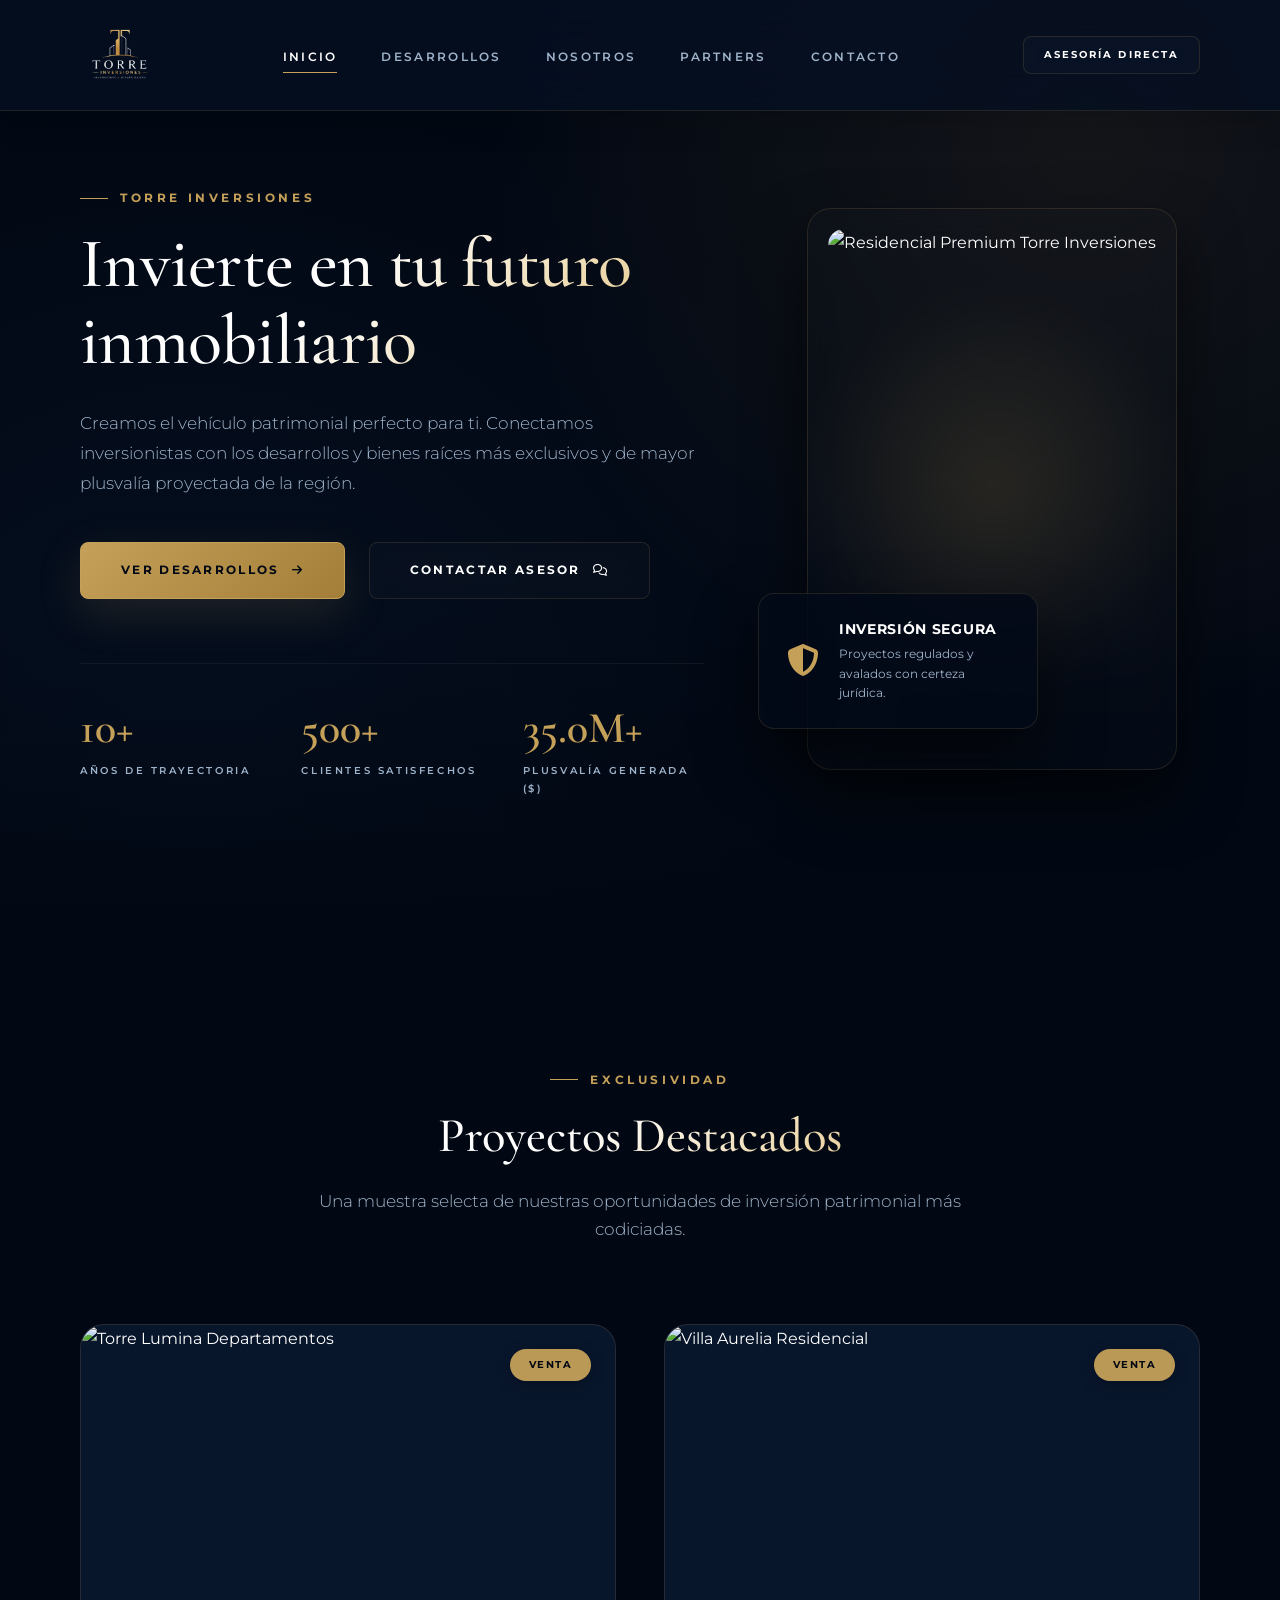
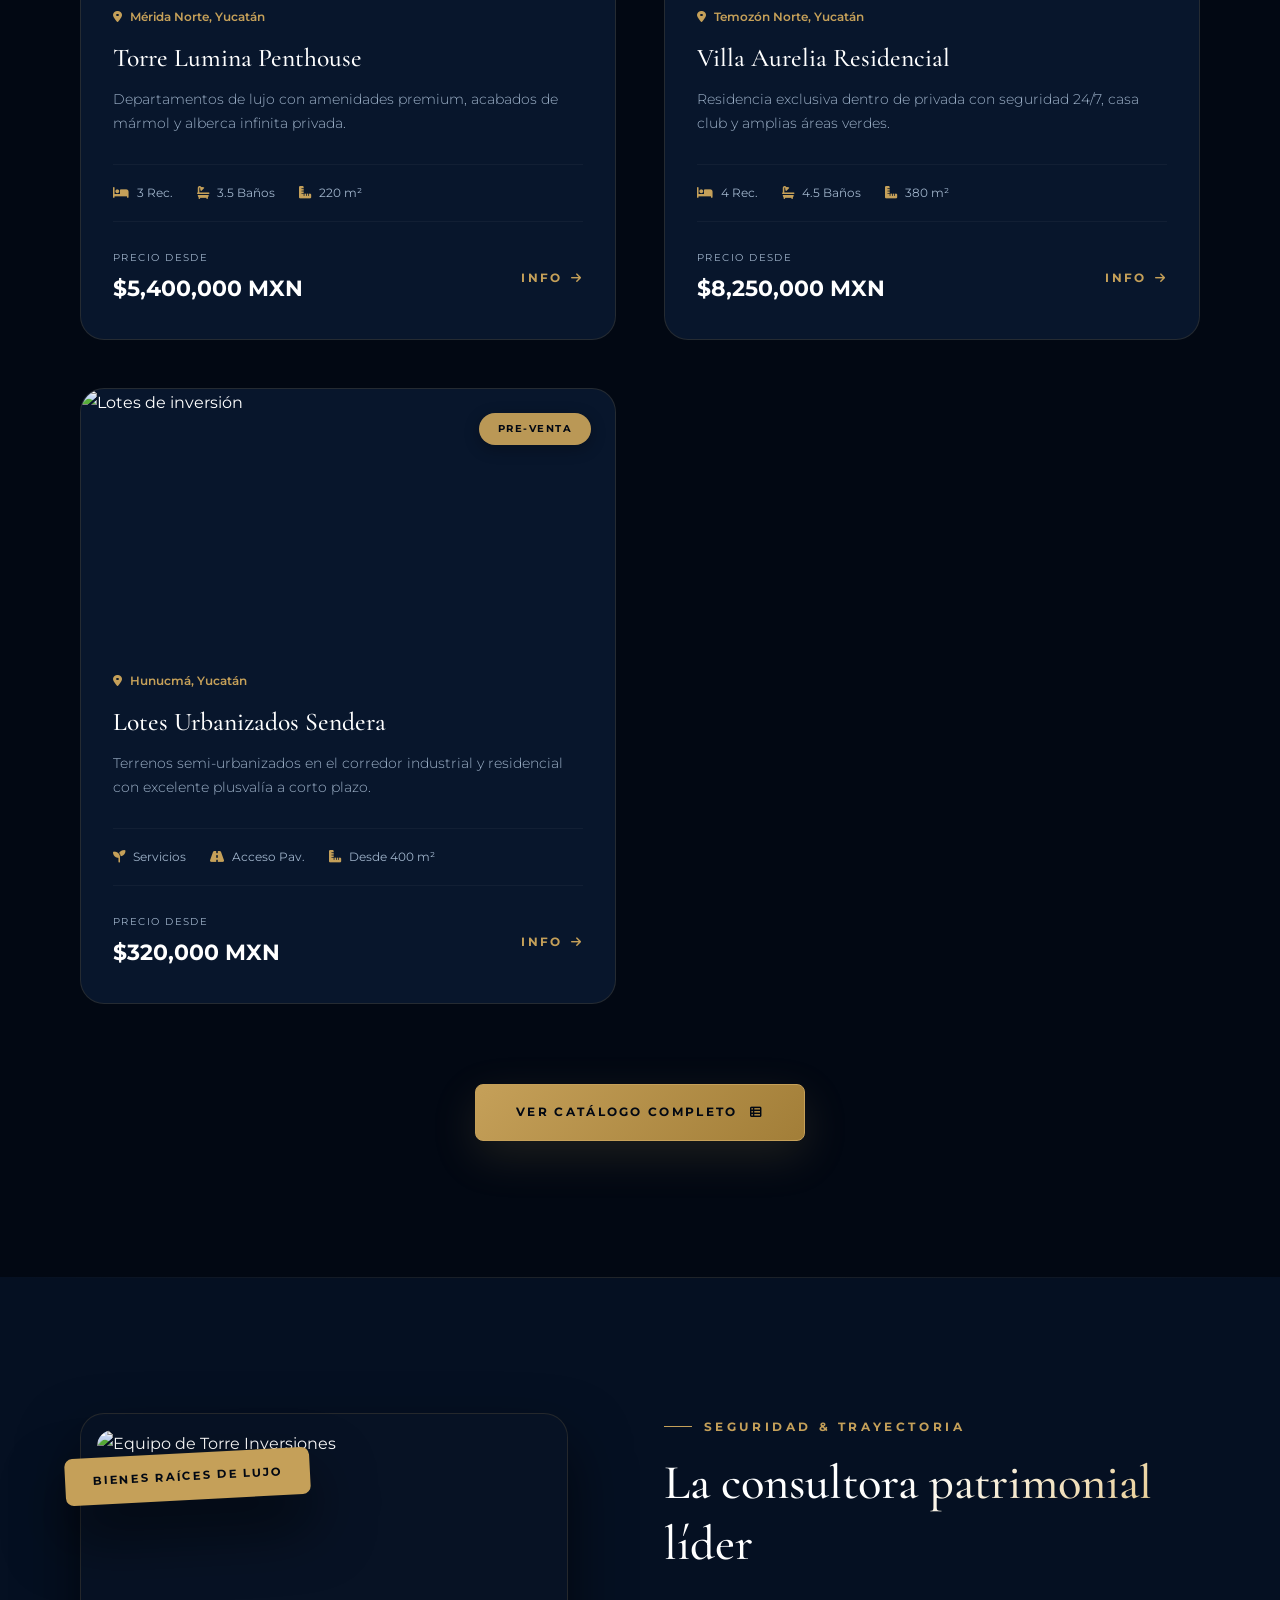
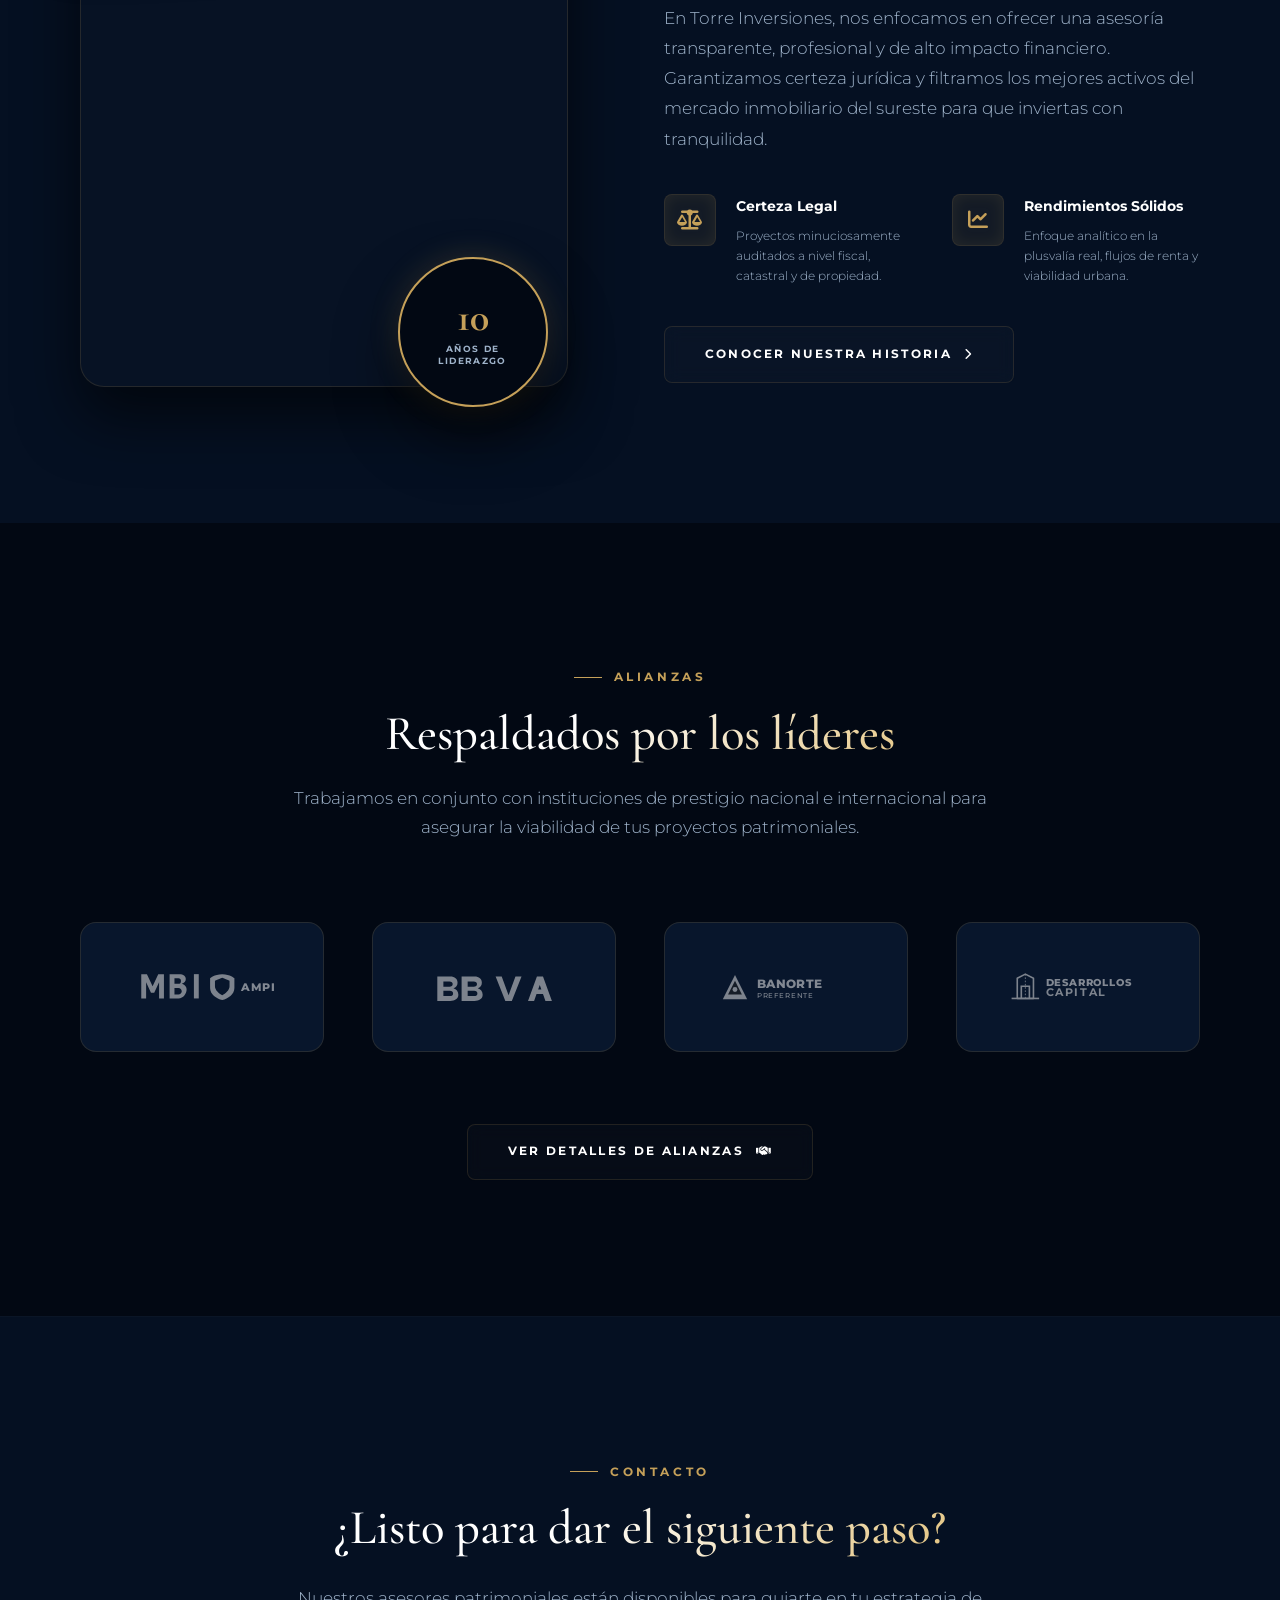
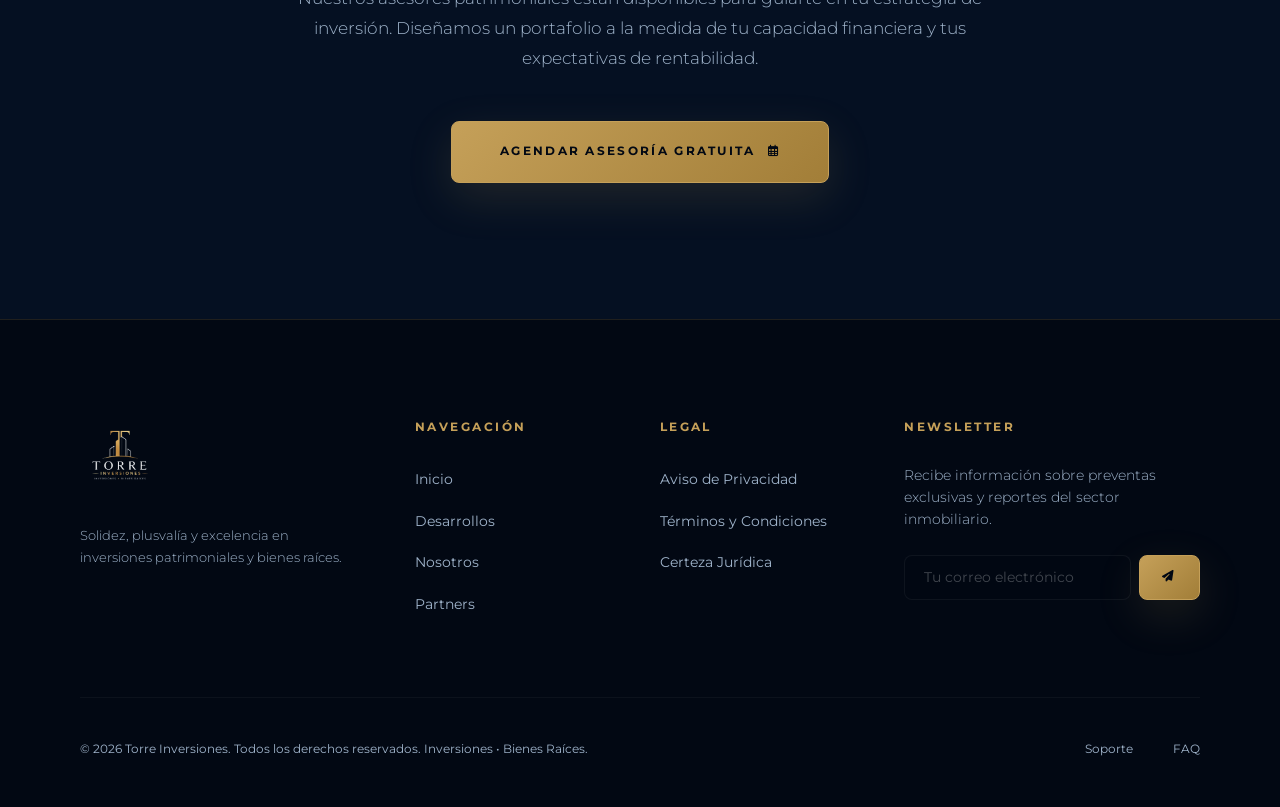
==== commit e4388d77: "torre inversiones1.5" ====
--- a/index.html
+++ b/index.html
@@ -3,10 +3,9 @@
 <head>
     <!-- 
       Archivo: index.html
-      Descripción: Estructura HTML5 de la landing page premium de Torre Inversiones.
-                   Diseñada para bienes raíces y consultoría patrimonial de alto nivel.
-                   Integra FontAwesome para iconografía y fuentes personalizadas de Google.
-      Última modificación: 2026-06-25
+      Descripción: Página de Inicio (Resumen general) del sitio web multipágina de Torre Inversiones.
+                   Muestra de forma ejecutiva las propiedades destacadas, historia y aliados comerciales.
+      Última modificación: 2026-06-30
       Autor: Antigravity AI
     -->
     <meta charset="UTF-8">
@@ -21,7 +20,7 @@
     <meta property="og:image" content="Logo Torre Inversiones - Sin Fondo.png">
     <meta property="og:type" content="website">
     
-    <title>Torre Inversiones | Desarrollos y Bienes Raíces Premium</title>
+    <title>Torre Inversiones | Inicio - Desarrollos y Bienes Raíces</title>
     
     <!-- Favicon -->
     <link rel="icon" type="image/png" href="Logo Torre Inversiones - Sin Fondo.png">
@@ -30,7 +29,7 @@
     <link rel="stylesheet" href="https://cdnjs.cloudflare.com/ajax/libs/font-awesome/6.4.0/css/all.min.css">
     
     <!-- Estilos Personalizados -->
-    <link rel="stylesheet" href="index.css">
+    <link rel="stylesheet" href="index.css?v=1.2">
 </head>
 <body>
 
@@ -40,21 +39,20 @@
     <header class="header">
         <div class="container">
             <nav class="navbar">
-                <a href="#" class="nav-logo" id="navLogoLink">
+                <a href="index.html" class="nav-logo" id="navLogoLink">
                     <img src="Logo Torre Inversiones - Sin Fondo.png" alt="Torre Inversiones Logo">
                 </a>
                 
                 <ul class="nav-menu">
-                    <li><a href="#" class="nav-link active">Inicio</a></li>
-                    <li><a href="#desarrollos" class="nav-link">Desarrollos</a></li>
-                    <li><a href="#nosotros" class="nav-link">Nosotros</a></li>
-                    <li><a href="#filosofia" class="nav-link">Filosofía</a></li>
-                    <li><a href="#testimonios" class="nav-link">Opiniones</a></li>
-                    <li><a href="#contacto" class="nav-link">Contacto</a></li>
+                    <li><a href="index.html" class="nav-link active">Inicio</a></li>
+                    <li><a href="desarrollos.html" class="nav-link">Desarrollos</a></li>
+                    <li><a href="nosotros.html" class="nav-link">Nosotros</a></li>
+                    <li><a href="partners.html" class="nav-link">Partners</a></li>
+                    <li><a href="contacto.html" class="nav-link">Contacto</a></li>
                 </ul>
                 
                 <div class="nav-actions">
-                    <a href="#contacto" class="btn btn-secondary" style="padding: 0.6rem 1.25rem; font-size: 0.65rem;">Asesoría Directa</a>
+                    <a href="contacto.html" class="btn btn-secondary" style="padding: 0.6rem 1.25rem; font-size: 0.65rem;">Asesoría Directa</a>
                 </div>
                 
                 <div class="nav-toggle" id="navToggleBtn">
@@ -77,10 +75,10 @@
                         Creamos el vehículo patrimonial perfecto para ti. Conectamos inversionistas con los desarrollos y bienes raíces más exclusivos y de mayor plusvalía proyectada de la región.
                     </p>
                     <div class="hero-cta-group">
-                        <a href="#desarrollos" class="btn btn-primary">
+                        <a href="desarrollos.html" class="btn btn-primary">
                             Ver Desarrollos <i class="fas fa-arrow-right"></i>
                         </a>
-                        <a href="#contacto" class="btn btn-secondary">
+                        <a href="contacto.html" class="btn btn-secondary">
                             Contactar Asesor <i class="far fa-comments"></i>
                         </a>
                     </div>
@@ -122,26 +120,17 @@
     </section>
 
     <!-- ==========================================
-       3. SECCIÓN DESARROLLOS DESTACADOS
-       ========================================== -->
-    <section id="desarrollos" class="section-padding">
+       3. SECCIÓN DESARROLLOS DESTACADOS (RESUMEN)
+       ========================================== -->
+    <section class="section-padding">
         <div class="container">
             <div class="section-header reveal">
-                <span class="eyebrow">Portafolio</span>
-                <h2 class="title-medium text-gradient-gold">Desarrollos Destacados</h2>
-                <p>Explora nuestras oportunidades de bienes raíces curadas minuciosamente para maximizar tus rendimientos y estilo de vida.</p>
+                <span class="eyebrow">Exclusividad</span>
+                <h2 class="title-medium text-gradient-gold">Proyectos Destacados</h2>
+                <p>Una muestra selecta de nuestras oportunidades de inversión patrimonial más codiciadas.</p>
             </div>
             
-            <!-- Filtros Interactivos -->
-            <div class="filter-tabs reveal reveal-delay-1">
-                <button class="filter-btn active" data-filter="all">Todos</button>
-                <button class="filter-btn" data-filter="residencial">Residencial</button>
-                <button class="filter-btn" data-filter="terrenos">Terrenos de Inversión</button>
-                <button class="filter-btn" data-filter="departamentos">Departamentos</button>
-                <button class="filter-btn" data-filter="comercial">Comerciales</button>
-            </div>
-            
-            <div class="properties-grid reveal reveal-delay-2">
+            <div class="properties-grid reveal reveal-delay-1">
                 <!-- Tarjeta 1 - Departamento -->
                 <div class="property-card" data-category="departamentos" id="propCard1">
                     <div class="property-media">
@@ -162,7 +151,7 @@
                                 <span class="price-label">Precio desde</span>
                                 <span class="price-value">$5,400,000 MXN</span>
                             </div>
-                            <a href="#contacto" class="property-link">Info <i class="fas fa-arrow-right"></i></a>
+                            <a href="contacto.html" class="property-link">Info <i class="fas fa-arrow-right"></i></a>
                         </div>
                     </div>
                 </div>
@@ -187,7 +176,7 @@
                                 <span class="price-label">Precio desde</span>
                                 <span class="price-value">$8,250,000 MXN</span>
                             </div>
-                            <a href="#contacto" class="property-link">Info <i class="fas fa-arrow-right"></i></a>
+                            <a href="contacto.html" class="property-link">Info <i class="fas fa-arrow-right"></i></a>
                         </div>
                     </div>
                 </div>
@@ -212,47 +201,22 @@
                                 <span class="price-label">Precio desde</span>
                                 <span class="price-value">$320,000 MXN</span>
                             </div>
-                            <a href="#contacto" class="property-link">Info <i class="fas fa-arrow-right"></i></a>
-                        </div>
-                    </div>
-                </div>
-
-                <!-- Tarjeta 4 - Comercial -->
-                <div class="property-card" data-category="comercial" id="propCard4">
-                    <div class="property-media">
-                        <img src="https://images.unsplash.com/photo-1486406146926-c627a92ad1ab?auto=format&fit=crop&w=600&q=80" alt="Corporativo Torre Inversiones" class="property-img">
-                        <span class="property-badge property-status-rent">Renta</span>
-                    </div>
-                    <div class="property-body">
-                        <span class="property-location"><i class="fas fa-map-marker-alt"></i> Altabrisa, Yucatán</span>
-                        <h3 class="property-title">Oficinas Corporativas SkyWork</h3>
-                        <p class="property-excerpt">Espacios de oficinas corporativas en la zona de mayor dinamismo empresarial de Mérida con estacionamiento privado.</p>
-                        <div class="property-amenities">
-                            <span class="amenity"><i class="fas fa-briefcase"></i> Coworking</span>
-                            <span class="amenity"><i class="fas fa-shield-alt"></i> Seg. 24h</span>
-                            <span class="amenity"><i class="fas fa-ruler-combined"></i> Desde 75 m²</span>
-                        </div>
-                        <div class="property-footer">
-                            <div class="property-price">
-                                <span class="price-label">Mensualidad desde</span>
-                                <span class="price-value">$28,000 MXN</span>
-                            </div>
-                            <a href="#contacto" class="property-link">Info <i class="fas fa-arrow-right"></i></a>
+                            <a href="contacto.html" class="property-link">Info <i class="fas fa-arrow-right"></i></a>
                         </div>
                     </div>
                 </div>
             </div>
             
             <div class="properties-cta-container reveal">
-                <a href="#contacto" class="btn btn-primary">Recibir Catálogo Completo <i class="fas fa-download"></i></a>
+                <a href="desarrollos.html" class="btn btn-primary">Ver Catálogo Completo <i class="fas fa-th-list"></i></a>
             </div>
         </div>
     </section>
 
     <!-- ==========================================
-       4. SECCIÓN NOSOTROS (QUIÉNES SOMOS)
-       ========================================== -->
-    <section id="nosotros" class="section-padding about">
+       4. SECCIÓN NOSOTROS (RESUMEN)
+       ========================================== -->
+    <section class="section-padding about">
         <div class="container">
             <div class="about-grid">
                 <div class="about-visual reveal">
@@ -267,36 +231,35 @@
                 </div>
                 
                 <div class="about-content reveal reveal-delay-2">
-                    <span class="eyebrow">Confianza y Trayectoria</span>
+                    <span class="eyebrow">Seguridad & Trayectoria</span>
                     <h2 class="title-medium text-gradient-gold">La consultora patrimonial líder</h2>
                     <p class="about-description">
-                        En Torre Inversiones, entendemos que adquirir una propiedad es uno de los pasos más importantes para consolidar tu patrimonio. Por ello, nos enfocamos en ofrecer una asesoría transparente, profesional y de alto impacto financiero. Buscamos la excelencia en cada transacción y aseguramos certeza legal en cada uno de nuestros proyectos de inversión.
+                        En Torre Inversiones, nos enfocamos en ofrecer una asesoría transparente, profesional y de alto impacto financiero. Garantizamos certeza jurídica y filtramos los mejores activos del mercado inmobiliario del sureste para que inviertas con tranquilidad.
                     </p>
                     
-                    <div class="about-features">
+                    <div class="about-features" style="margin-bottom: 2.5rem;">
                         <div class="feature-box">
                             <div class="feature-icon">
                                 <i class="fas fa-balance-scale"></i>
                             </div>
                             <div class="feature-info">
-                                <h4>Seguridad Jurídica</h4>
-                                <p>Todas nuestras propiedades cuentan con la documentación regulada y escrituración inmediata.</p>
-                            </div>
-                        </div>
-                        
+                                <h4>Certeza Legal</h4>
+                                <p>Proyectos minuciosamente auditados a nivel fiscal, catastral y de propiedad.</p>
+                            </div>
+                        </div>
                         <div class="feature-box">
                             <div class="feature-icon">
                                 <i class="fas fa-chart-line"></i>
                             </div>
                             <div class="feature-info">
-                                <h4>Alta Plusvalía</h4>
-                                <p>Seleccionamos únicamente zonas estratégicas con alto crecimiento y retornos atractivos.</p>
+                                <h4>Rendimientos Sólidos</h4>
+                                <p>Enfoque analítico en la plusvalía real, flujos de renta y viabilidad urbana.</p>
                             </div>
                         </div>
                     </div>
                     
                     <div>
-                        <a href="#contacto" class="btn btn-primary">Conócenos Más <i class="fas fa-arrow-right"></i></a>
+                        <a href="nosotros.html" class="btn btn-secondary">Conocer Nuestra Historia <i class="fas fa-chevron-right"></i></a>
                     </div>
                 </div>
             </div>
@@ -304,250 +267,92 @@
     </section>
 
     <!-- ==========================================
-       5. SECCIÓN FILOSOFÍA & PILARES
-       ========================================== -->
-    <section id="filosofia" class="section-padding philosophy">
-        <div class="container">
-            <div class="philosophy-grid">
-                <div class="philosophy-info reveal">
-                    <span class="eyebrow">Nuestro Enfoque</span>
-                    <h2 class="title-medium text-gradient-gold">Nuestros Pilares de Inversión</h2>
-                    <p style="color: var(--color-text-muted); font-weight: 300; margin-top: 1rem;">
-                        Nuestra metodología de trabajo se basa en cuatro fundamentos inquebrantables que protegen tu patrimonio y garantizan el éxito de tus inversiones.
-                    </p>
-                </div>
-                
-                <div class="philosophy-list reveal reveal-delay-2">
-                    <div class="philosophy-card">
-                        <span class="philosophy-number">01</span>
-                        <div class="philosophy-body">
-                            <h3>Análisis de Ubicación</h3>
-                            <p>Evaluamos detalladamente el plan de desarrollo municipal y la infraestructura proyectada a mediano plazo antes de agregar un proyecto a nuestro catálogo.</p>
-                        </div>
-                    </div>
-                    
-                    <div class="philosophy-card">
-                        <span class="philosophy-number">02</span>
-                        <div class="philosophy-body">
-                            <h3>Socio Desarrollador de Confianza</h3>
-                            <p>Colaboramos únicamente con constructoras y desarrolladores de impecable historial, eliminando el riesgo de retrasos o incumplimientos.</p>
-                        </div>
-                    </div>
-                    
-                    <div class="philosophy-card">
-                        <span class="philosophy-number">03</span>
-                        <div class="philosophy-body">
-                            <h3>Rendimiento Sostenible</h3>
-                            <p>Evitamos especulaciones de mercado. Proponemos inversiones basadas en datos económicos reales y crecimiento demográfico tangible.</p>
-                        </div>
-                    </div>
-                </div>
+       5. SECCIÓN PARTNERS (CON LOGOS VECTORIALES SVG)
+       ========================================== -->
+    <section class="section-padding">
+        <div class="container">
+            <div class="section-header reveal">
+                <span class="eyebrow">Alianzas</span>
+                <h2 class="title-medium text-gradient-gold">Respaldados por los líderes</h2>
+                <p>Trabajamos en conjunto con instituciones de prestigio nacional e internacional para asegurar la viabilidad de tus proyectos patrimoniales.</p>
+            </div>
+            
+            <div class="partners-grid reveal reveal-delay-1">
+                
+                <!-- Partner 1: AMPI (Logotipo Vectorial SVG) -->
+                <div class="partner-logo-item">
+                    <svg class="partner-logo-img" viewBox="0 0 200 60" fill="none" xmlns="http://www.w3.org/2000/svg" aria-label="Logo AMPI">
+                        <path d="M25 45V15H32L39 30L46 15H53V45H47V25L41 38H37L31 25V45H25Z" fill="#c5a059" />
+                        <path d="M60 45V15H72C77 15 80 17 80 21C80 24 78 26 75 27C78 28 81 30 81 34C81 39 77 45 71 45H60ZM66 20V27H71C73 27 74 26 74 23.5C74 21 73 20 71 20H66ZM66 32V40H71C73 40 75 38 75 36C75 34 73 32 71 32H66Z" fill="#c5a059" />
+                        <path d="M90 45V15H96V45H90Z" fill="#c5a059" />
+                        <!-- Símbolo Escudo AMPI -->
+                        <path d="M125 15C115 15 110 20 110 20V32C110 40 118 45 125 47C132 45 140 40 140 32V20C140 20 135 15 125 15ZM125 41C121 39 116 35 116 30V23C120 22 123 20 125 19.5C127 20 130 22 134 23V30C134 35 129 39 125 41Z" fill="#c5a059" />
+                        <text x="148" y="36" font-family="'Montserrat', sans-serif" font-weight="800" font-size="14" fill="#ffffff" letter-spacing="1">AMPI</text>
+                    </svg>
+                </div>
+                
+                <!-- Partner 2: BBVA (Logotipo Vectorial SVG) -->
+                <div class="partner-logo-item">
+                    <svg class="partner-logo-img" viewBox="0 0 200 60" fill="none" xmlns="http://www.w3.org/2000/svg" aria-label="Logo BBVA">
+                        <path d="M30 18H46C51.5 18 55 21 55 25.5C55 29 53 31.5 50 32.5C53.5 33.5 56 36.5 56 40.5C56 45.5 51.5 48 46 48H30V18ZM37.5 24V30.5H45C47.5 30.5 49 29.5 49 27.25C49 25 47.5 24 45 24H37.5ZM37.5 35.5V42H45.5C48 42 49.5 41 49.5 38.75C49.5 36.5 48 35.5 45.5 35.5H37.5Z" fill="#c5a059" />
+                        <path d="M60 18H76C81.5 18 85 21 85 25.5C85 29 83 31.5 80 32.5C83.5 33.5 86 36.5 86 40.5C86 45.5 81.5 48 76 48H60V18ZM67.5 24V30.5H75C77.5 30.5 79 29.5 79 27.25C79 25 77.5 24 75 24H67.5ZM67.5 35.5V42H75.5C78 42 79.5 41 79.5 38.75C79.5 36.5 78 35.5 75.5 35.5H67.5Z" fill="#c5a059" />
+                        <path d="M102 18H109.5L118 41L126.5 18H134L122 48H114L102 18Z" fill="#c5a059" />
+                        <path d="M142 48L153 18H160.5L171.5 48H163.5L160.5 39.5H152.5L149.5 48H142ZM154.5 34H158.5L156.5 28.5L154.5 34Z" fill="#c5a059" />
+                    </svg>
+                </div>
+                
+                <!-- Partner 3: BANORTE (Logotipo Vectorial SVG) -->
+                <div class="partner-logo-item">
+                    <svg class="partner-logo-img" viewBox="0 0 200 60" fill="none" xmlns="http://www.w3.org/2000/svg" aria-label="Logo BANORTE">
+                        <!-- Símbolo Isotipo Triángulo de Banorte -->
+                        <path d="M22 46H52L37 16L22 46Z" fill="#c5a059" />
+                        <path d="M37 23L45.5 40H28.5L37 23Z" fill="#020813" />
+                        <circle cx="37" cy="34" r="3" fill="#c5a059" />
+                        <!-- Tipografía -->
+                        <text x="64" y="32" font-family="'Montserrat', sans-serif" font-weight="800" font-size="15" fill="#ffffff" letter-spacing="0.5">BANORTE</text>
+                        <text x="64" y="44" font-family="'Montserrat', sans-serif" font-weight="500" font-size="9" fill="#9fb3ca" letter-spacing="1">PREFERENTE</text>
+                    </svg>
+                </div>
+                
+                <!-- Partner 4: DESARROLLOS CAPITAL (Logotipo Vectorial SVG) -->
+                <div class="partner-logo-item">
+                    <svg class="partner-logo-img" viewBox="0 0 200 60" fill="none" xmlns="http://www.w3.org/2000/svg" aria-label="Logo Desarrollos Capital">
+                        <!-- Icono Geométrico Arquitectónico -->
+                        <path d="M25 45V20L35 15L45 20V45H25Z" stroke="#c5a059" stroke-width="2" stroke-linejoin="round" />
+                        <path d="M30 45V30H40V45" stroke="#c5a059" stroke-width="2" />
+                        <path d="M18 45H52" stroke="#c5a059" stroke-width="2" />
+                        <path d="M35 15V45" stroke="#c5a059" stroke-width="1" stroke-dasharray="2 2" />
+                        <!-- Texto corporativo -->
+                        <text x="60" y="30" font-family="'Montserrat', sans-serif" font-weight="800" font-size="12" fill="#ffffff" letter-spacing="1">DESARROLLOS</text>
+                        <text x="60" y="42" font-family="'Montserrat', sans-serif" font-weight="700" font-size="13" fill="#c5a059" letter-spacing="2">CAPITAL</text>
+                    </svg>
+                </div>
+            </div>
+            
+            <div class="properties-cta-container reveal" style="margin-top: 4.5rem;">
+                <a href="partners.html" class="btn btn-secondary">Ver Detalles de Alianzas <i class="fas fa-handshake"></i></a>
             </div>
         </div>
     </section>
 
     <!-- ==========================================
-       6. SECCIÓN TESTIMONIOS (RESEÑAS GOOGLE)
-       ========================================== -->
-    <section id="testimonios" class="section-padding testimonials">
-        <div class="container">
-            <div class="section-header reveal">
-                <span class="eyebrow">Testimonios</span>
-                <h2 class="title-medium text-gradient-gold">Qué dicen nuestros inversionistas</h2>
-                <p>Nuestra mayor satisfacción es ver crecer el patrimonio de quienes confían en Torre Inversiones.</p>
-            </div>
-            
-            <div class="testimonials-grid reveal reveal-delay-1">
-                <!-- Testimonio 1 -->
-                <div class="testimonial-card">
-                    <div>
-                        <div class="stars">
-                            <i class="fas fa-star"></i>
-                            <i class="fas fa-star"></i>
-                            <i class="fas fa-star"></i>
-                            <i class="fas fa-star"></i>
-                            <i class="fas fa-star"></i>
-                        </div>
-                        <p class="testimonial-text">
-                            "Excelente servicio y asesoramiento. Buscaba terrenos con plusvalía en el sureste y me ofrecieron opciones seguras y bien ubicadas. Todo el trámite legal fue muy ágil y transparente."
-                        </p>
-                    </div>
-                    <div class="user-profile">
-                        <div class="user-avatar">AM</div>
-                        <div class="user-info">
-                            <h4>Alejandro Mendoza</h4>
-                            <p>Inversionista de CDMX</p>
-                        </div>
-                        <div class="google-badge">
-                            <i class="fab fa-google"></i>
-                        </div>
-                    </div>
-                </div>
-                
-                <!-- Testimonio 2 -->
-                <div class="testimonial-card">
-                    <div>
-                        <div class="stars">
-                            <i class="fas fa-star"></i>
-                            <i class="fas fa-star"></i>
-                            <i class="fas fa-star"></i>
-                            <i class="fas fa-star"></i>
-                            <i class="fas fa-star"></i>
-                        </div>
-                        <p class="testimonial-text">
-                            "Compré un departamento en Mérida a través de Torre Inversiones y la experiencia fue inmejorable. Te acompañan en cada paso, desde la elección del desarrollo hasta la escrituración."
-                        </p>
-                    </div>
-                    <div class="user-profile">
-                        <div class="user-avatar">SR</div>
-                        <div class="user-info">
-                            <h4>Sofía Rodríguez</h4>
-                            <p>Propietaria de Residencia</p>
-                        </div>
-                        <div class="google-badge">
-                            <i class="fab fa-google"></i>
-                        </div>
-                    </div>
-                </div>
-                
-                <!-- Testimonio 3 -->
-                <div class="testimonial-card">
-                    <div>
-                        <div class="stars">
-                            <i class="fas fa-star"></i>
-                            <i class="fas fa-star"></i>
-                            <i class="fas fa-star"></i>
-                            <i class="fas fa-star"></i>
-                            <i class="fas fa-star"></i>
-                        </div>
-                        <p class="testimonial-text">
-                            "Destaco la seriedad jurídica y el trato personalizado. No intentan venderte a presión, sino que analizan tu perfil financiero y te sugieren la inversión que mejor se adapta a tus metas."
-                        </p>
-                    </div>
-                    <div class="user-profile">
-                        <div class="user-avatar">GC</div>
-                        <div class="user-info">
-                            <h4>Gerardo Castillo</h4>
-                            <p>Inversionista Patrimonial</p>
-                        </div>
-                        <div class="google-badge">
-                            <i class="fab fa-google"></i>
-                        </div>
-                    </div>
-                </div>
-            </div>
-            
-            <div class="google-rating-summary reveal">
-                <i class="fab fa-google" style="color: #4285f4; font-size: 1.25rem;"></i>
-                <span>Calificación 4.9/5 en Google Business (basada en más de 120 opiniones)</span>
-                <div class="stars" style="margin: 0; font-size: 0.8rem;">
-                    <i class="fas fa-star"></i>
-                    <i class="fas fa-star"></i>
-                    <i class="fas fa-star"></i>
-                    <i class="fas fa-star"></i>
-                    <i class="fas fa-star"></i>
-                </div>
+       6. SECCIÓN LLAMADO A LA ACCIÓN (CONTACTO RESUMEN)
+       ========================================== -->
+    <section class="section-padding" style="background-color: var(--color-bg-dark); border-top: 1px solid rgba(255,255,255,0.02);">
+        <div class="container">
+            <div style="text-align: center; max-width: 750px; margin: 0 auto;" class="reveal">
+                <span class="eyebrow">Contacto</span>
+                <h2 class="title-medium text-gradient-gold" style="margin-bottom: 1.5rem;">¿Listo para dar el siguiente paso?</h2>
+                <p style="color: var(--color-text-muted); font-weight: 300; margin-bottom: 3rem; line-height: 1.8; font-size: 1.05rem;">
+                    Nuestros asesores patrimoniales están disponibles para guiarte en tu estrategia de inversión. Diseñamos un portafolio a la medida de tu capacidad financiera y tus expectativas de rentabilidad.
+                </p>
+                <a href="contacto.html" class="btn btn-primary" style="padding: 1.25rem 3rem;">Agendar Asesoría Gratuita <i class="far fa-calendar-alt"></i></a>
             </div>
         </div>
     </section>
 
     <!-- ==========================================
-       7. SECCIÓN CONTACTO Y FORMULARIO
-       ========================================== -->
-    <section id="contacto" class="section-padding">
-        <div class="container">
-            <div class="contact-grid">
-                <div class="contact-info reveal">
-                    <span class="eyebrow">Agendar Cita</span>
-                    <h2 class="title-medium text-gradient-gold">Hablemos de tu próxima gran inversión</h2>
-                    <p class="contact-sub">
-                        Completa el formulario o contáctanos por nuestros canales oficiales. Uno de nuestros asesores expertos te dará una asesoría personalizada y sin compromiso.
-                    </p>
-                    
-                    <div class="contact-channels">
-                        <div class="channel-card">
-                            <div class="channel-icon">
-                                <i class="fas fa-phone-alt"></i>
-                            </div>
-                            <div class="channel-info">
-                                <label>Teléfono</label>
-                                <span>+52 (999) 496-0094</span>
-                            </div>
-                        </div>
-                        
-                        <div class="channel-card">
-                            <div class="channel-icon">
-                                <i class="fab fa-whatsapp"></i>
-                            </div>
-                            <div class="channel-info">
-                                <label>WhatsApp Directo</label>
-                                <span><a href="https://wa.me/529994960094?text=Hola,%20solicito%20asesoria%20de%20Torre%20Inversiones" target="_blank" rel="noopener noreferrer" style="color: #29cf72; font-weight: 700;">+52 (999) 496-0094</a></span>
-                            </div>
-                        </div>
-                        
-                        <div class="channel-card">
-                            <div class="channel-icon">
-                                <i class="far fa-envelope"></i>
-                            </div>
-                            <div class="channel-info">
-                                <label>Correo Electrónico</label>
-                                <span>contacto@torreinversiones.com</span>
-                            </div>
-                        </div>
-                    </div>
-                    
-                    <div class="social-links">
-                        <a href="https://www.facebook.com/" target="_blank" rel="noopener noreferrer" class="social-btn" aria-label="Facebook"><i class="fab fa-facebook-f"></i></a>
-                        <a href="https://www.instagram.com/" target="_blank" rel="noopener noreferrer" class="social-btn" aria-label="Instagram"><i class="fab fa-instagram"></i></a>
-                        <a href="https://www.youtube.com/" target="_blank" rel="noopener noreferrer" class="social-btn" aria-label="YouTube"><i class="fab fa-youtube"></i></a>
-                    </div>
-                </div>
-                
-                <div class="contact-form-wrapper reveal reveal-delay-2">
-                    <form class="contact-form" id="contactForm">
-                        <div class="form-group">
-                            <label for="formName">Nombre Completo *</label>
-                            <input type="text" id="formName" class="form-control" placeholder="Ej. Juan Pérez" required>
-                        </div>
-                        
-                        <div class="form-row-2">
-                            <div class="form-group">
-                                <label for="formEmail">Correo Electrónico *</label>
-                                <input type="email" id="formEmail" class="form-control" placeholder="juan@ejemplo.com" required>
-                            </div>
-                            <div class="form-group">
-                                <label for="formPhone">Teléfono / WhatsApp *</label>
-                                <input type="tel" id="formPhone" class="form-control" placeholder="999 123 4567" required>
-                            </div>
-                        </div>
-                        
-                        <div class="form-group">
-                            <label for="formSelect">Tipo de Interés</label>
-                            <select id="formSelect" class="form-control form-select">
-                                <option value="departamentos">Departamentos de Lujo</option>
-                                <option value="residencial">Casas y Residencias</option>
-                                <option value="terrenos">Lotes e Inversión Patrimonial</option>
-                                <option value="asesoria">Asesoría General</option>
-                            </select>
-                        </div>
-                        
-                        <div class="form-group">
-                            <label for="formMessage">Mensaje (Opcional)</label>
-                            <textarea id="formMessage" class="form-control" placeholder="Escribe aquí tu consulta..."></textarea>
-                        </div>
-                        
-                        <button type="submit" class="btn btn-primary submit-btn">Enviar Mensaje <i class="far fa-paper-plane"></i></button>
-                        
-                        <!-- Mensaje de Feedback -->
-                        <div class="form-feedback" id="formFeedback"></div>
-                    </form>
-                </div>
-            </div>
-        </div>
-    </section>
-
-    <!-- ==========================================
-       8. FOOTER (PIE DE PÁGINA)
+       7. FOOTER (PIE DE PÁGINA)
        ========================================== -->
     <footer class="footer">
         <div class="container">
@@ -564,10 +369,10 @@
                 <div class="footer-col">
                     <h4 class="footer-col-title">Navegación</h4>
                     <ul class="footer-links">
-                        <li><a href="#" class="footer-link">Inicio</a></li>
-                        <li><a href="#desarrollos" class="footer-link">Desarrollos</a></li>
-                        <li><a href="#nosotros" class="footer-link">Nosotros</a></li>
-                        <li><a href="#filosofia" class="footer-link">Filosofía</a></li>
+                        <li><a href="index.html" class="footer-link">Inicio</a></li>
+                        <li><a href="desarrollos.html" class="footer-link">Desarrollos</a></li>
+                        <li><a href="nosotros.html" class="footer-link">Nosotros</a></li>
+                        <li><a href="partners.html" class="footer-link">Partners</a></li>
                     </ul>
                 </div>
                 
@@ -593,7 +398,7 @@
             <div class="footer-bottom">
                 <p>&copy; 2026 Torre Inversiones. Todos los derechos reservados. Inversiones • Bienes Raíces.</p>
                 <div class="footer-bottom-links">
-                    <a href="#contacto">Soporte</a>
+                    <a href="contacto.html">Soporte</a>
                     <a href="#">FAQ</a>
                 </div>
             </div>
@@ -601,6 +406,6 @@
     </footer>
 
     <!-- Script del comportamiento dinámico -->
-    <script src="index.js"></script>
+    <script src="index.js?v=1.2"></script>
 </body>
 </html>
--- a/index.css
+++ b/index.css
@@ -1,9 +1,9 @@
 /**
  * Archivo: index.css
- * Descripción: Estilos CSS vanilla premium para la landing page de Torre Inversiones.
- *              Implementa un diseño sofisticado en azul medianoche y dorado metálico,
- *              con glassmorphism, transiciones fluidas, tipografías elegantes y responsivo.
- * Última modificación: 2026-06-25
+ * Descripción: Estilos CSS vanilla premium refinados para el sitio de Torre Inversiones.
+ *              Implementa maquetaciones ultra-simétricas, diseño de cristal (glassmorphism)
+ *              avanzado, transiciones fluidas, tipografías ejecutivas y responsivo refinado.
+ * Última modificación: 2026-06-30
  * Autor: Antigravity AI
  */
 
@@ -13,36 +13,37 @@
 @import url('https://fonts.googleapis.com/css2?family=Cormorant+Garamond:ital,wght@0,300;0,400;0,500;0,600;0,700;1,400&family=Montserrat:wght@300;400;500;600;700;800&display=swap');
 
 :root {
-    /* Paleta de Colores Principal (Branding Torre Inversiones) */
-    --color-bg-deep: #020a17;       /* Azul medianoche ultra oscuro */
-    --color-bg-dark: #051226;       /* Azul medianoche base */
-    --color-bg-card: #091a35;       /* Azul de tarjetas */
-    --color-bg-glass: rgba(5, 18, 38, 0.75); /* Vidrio para glassmorphism */
-    
-    --color-gold: #d4af37;          /* Dorado metálico base */
-    --color-gold-light: #f3d06b;    /* Dorado brillante para hovers/detalles */
-    --color-gold-dark: #aa851d;     /* Dorado oscuro para gradientes/sombras */
-    --color-gold-glow: rgba(212, 175, 55, 0.25);
-    
-    --color-text-light: #ffffff;    /* Texto blanco principal */
-    --color-text-muted: #94a3b8;    /* Texto gris/plata secundario */
-    --color-text-dark: #020a17;     /* Texto oscuro para botones dorados */
-    
-    --color-border: rgba(212, 175, 55, 0.15); /* Bordes dorados sutiles */
-    --color-border-hover: rgba(212, 175, 55, 0.4);
-    
-    /* Fuentes */
+    /* Paleta de Colores de Lujo (Identidad Torre Inversiones) */
+    --color-bg-deep: #020813;       /* Azul noche ultra profundo */
+    --color-bg-dark: #051022;       /* Azul base premium */
+    --color-bg-card: #08162c;       /* Azul de tarjetas */
+    --color-bg-glass: rgba(5, 16, 34, 0.8); /* Vidrio para elementos glassmorphism */
+    --color-bg-input: rgba(2, 8, 19, 0.65);  /* Fondo translúcido para inputs */
+    
+    --color-gold: #c5a059;          /* Dorado metálico pulido */
+    --color-gold-light: #dfba6b;    /* Dorado brillante para hovers */
+    --color-gold-dark: #a27e38;     /* Dorado envejecido para sombras */
+    --color-gold-glow: rgba(197, 160, 89, 0.2);
+    
+    --color-text-light: #ffffff;    /* Texto principal */
+    --color-text-muted: #9fb3ca;    /* Texto secundario muy legible */
+    --color-text-dark: #020813;     /* Texto para contraste en botones */
+    
+    --color-border: rgba(197, 160, 89, 0.15); /* Bordes dorados muy finos */
+    --color-border-hover: rgba(197, 160, 89, 0.4);
+    
+    /* Tipografías */
     --font-serif: 'Cormorant Garamond', Georgia, serif;
     --font-sans: 'Montserrat', system-ui, -apple-system, sans-serif;
     
     /* Layout */
     --max-width: 1200px;
-    --radius-lg: 20px;
-    --radius-md: 12px;
+    --radius-lg: 24px;
+    --radius-md: 16px;
     --radius-sm: 8px;
-    --transition-smooth: all 0.4s cubic-bezier(0.16, 1, 0.3, 1);
-    --shadow-premium: 0 20px 40px rgba(0, 0, 0, 0.5);
-    --shadow-glow: 0 10px 30px rgba(212, 175, 55, 0.15);
+    --transition-smooth: all 0.5s cubic-bezier(0.16, 1, 0.3, 1);
+    --shadow-premium: 0 30px 60px rgba(0, 0, 0, 0.6);
+    --shadow-glow: 0 15px 45px rgba(197, 160, 89, 0.15);
 }
 
 /* ==========================================
@@ -64,7 +65,7 @@
     background-color: var(--color-bg-deep);
     color: var(--color-text-light);
     font-family: var(--font-sans);
-    line-height: 1.6;
+    line-height: 1.7;
     overflow-x: hidden;
 }
 
@@ -92,16 +93,15 @@
     color: inherit;
 }
 
-/* Utilidades de Contenedores */
 .container {
     width: 100%;
     max-width: var(--max-width);
     margin: 0 auto;
-    padding: 0 2rem;
+    padding: 0 2.5rem;
 }
 
 .section-padding {
-    padding: 7.5rem 0;
+    padding: 8.5rem 0;
 }
 
 /* ==========================================
@@ -112,14 +112,14 @@
 }
 
 .text-gradient-gold {
-    background: linear-gradient(135deg, #ffffff 30%, var(--color-gold-light) 100%);
+    background: linear-gradient(135deg, #ffffff 40%, var(--color-gold-light) 100%);
     -webkit-background-clip: text;
     -webkit-text-fill-color: transparent;
     background-clip: text;
 }
 
 .text-gradient-title {
-    background: linear-gradient(135deg, var(--color-gold) 0%, var(--color-gold-light) 50%, #ffffff 100%);
+    background: linear-gradient(135deg, var(--color-gold) 0%, var(--color-gold-light) 60%, #ffffff 100%);
     -webkit-background-clip: text;
     -webkit-text-fill-color: transparent;
     background-clip: text;
@@ -127,22 +127,22 @@
 
 .title-large {
     font-family: var(--font-serif);
-    font-size: clamp(2.5rem, 5vw, 4.5rem);
-    font-weight: 600;
+    font-size: clamp(2.75rem, 5.5vw, 4.75rem);
+    font-weight: 500;
     line-height: 1.1;
-    letter-spacing: -0.02em;
+    letter-spacing: -0.01em;
 }
 
 .title-medium {
     font-family: var(--font-serif);
-    font-size: clamp(2rem, 3.5vw, 3rem);
+    font-size: clamp(2.25rem, 3.8vw, 3.25rem);
     font-weight: 500;
-    line-height: 1.2;
+    line-height: 1.25;
 }
 
 .title-small {
     font-family: var(--font-sans);
-    font-size: 1.1rem;
+    font-size: 1.15rem;
     font-weight: 700;
     letter-spacing: 0.1em;
     text-transform: uppercase;
@@ -151,18 +151,18 @@
 .eyebrow {
     font-size: 0.75rem;
     font-weight: 700;
-    letter-spacing: 0.25em;
+    letter-spacing: 0.3em;
     text-transform: uppercase;
     color: var(--color-gold);
-    margin-bottom: 0.75rem;
+    margin-bottom: 1rem;
     display: inline-flex;
     align-items: center;
-    gap: 0.5rem;
+    gap: 0.75rem;
 }
 
 .eyebrow::before {
     content: '';
-    width: 20px;
+    width: 28px;
     height: 1px;
     background-color: var(--color-gold);
 }
@@ -175,42 +175,46 @@
     align-items: center;
     justify-content: center;
     gap: 0.75rem;
-    padding: 1rem 2.25rem;
+    padding: 1.1rem 2.5rem;
     border-radius: var(--radius-sm);
-    font-size: 0.75rem;
+    font-size: 0.72rem;
     font-weight: 700;
-    letter-spacing: 0.15em;
+    letter-spacing: 0.2em;
     text-transform: uppercase;
     cursor: pointer;
     transition: var(--transition-smooth);
     position: relative;
     overflow: hidden;
+    z-index: 1;
 }
 
 .btn-primary {
     background: linear-gradient(135deg, var(--color-gold) 0%, var(--color-gold-dark) 100%);
     color: var(--color-text-dark);
     box-shadow: var(--shadow-glow);
+    border: 1px solid var(--color-gold);
 }
 
 .btn-primary:hover {
-    transform: translateY(-3px);
-    box-shadow: 0 15px 35px rgba(212, 175, 55, 0.35);
+    transform: translateY(-4px);
+    box-shadow: 0 20px 40px rgba(197, 160, 89, 0.3);
     background: linear-gradient(135deg, var(--color-gold-light) 0%, var(--color-gold) 100%);
 }
 
 .btn-secondary {
     border: 1px solid var(--color-border);
     color: var(--color-text-light);
-    background: rgba(255, 255, 255, 0.03);
-    backdrop-filter: blur(5px);
+    background: rgba(255, 255, 255, 0.02);
+    backdrop-filter: blur(8px);
+    -webkit-backdrop-filter: blur(8px);
 }
 
 .btn-secondary:hover {
     border-color: var(--color-gold-light);
-    background: rgba(212, 175, 55, 0.05);
+    background: rgba(197, 160, 89, 0.08);
     color: var(--color-gold-light);
-    transform: translateY(-3px);
+    transform: translateY(-4px);
+    box-shadow: var(--shadow-glow);
 }
 
 /* ==========================================
@@ -222,16 +226,16 @@
     left: 0;
     width: 100%;
     z-index: 1000;
-    border-bottom: 1px solid rgba(255, 255, 255, 0.03);
+    background-color: var(--color-bg-glass);
+    backdrop-filter: blur(24px);
+    -webkit-backdrop-filter: blur(24px);
+    border-bottom: 1px solid var(--color-border);
+    box-shadow: 0 10px 30px rgba(0, 0, 0, 0.15);
     transition: var(--transition-smooth);
 }
 
 .header-scrolled {
-    background-color: var(--color-bg-glass);
-    backdrop-filter: blur(20px);
-    -webkit-backdrop-filter: blur(20px);
-    border-bottom: 1px solid var(--color-border);
-    box-shadow: 0 10px 30px rgba(0, 0, 0, 0.2);
+    box-shadow: 0 15px 40px rgba(0, 0, 0, 0.35);
 }
 
 .navbar {
@@ -265,17 +269,17 @@
 .nav-menu {
     display: flex;
     align-items: center;
-    gap: 2.5rem;
+    gap: 2.75rem;
 }
 
 .nav-link {
-    font-size: 0.75rem;
+    font-size: 0.72rem;
     font-weight: 600;
-    letter-spacing: 0.15em;
+    letter-spacing: 0.2em;
     text-transform: uppercase;
     color: var(--color-text-muted);
     position: relative;
-    padding: 0.5rem 0;
+    padding: 0.6rem 0;
 }
 
 .nav-link:hover, .nav-link.active {
@@ -288,7 +292,7 @@
     bottom: 0;
     left: 0;
     width: 0;
-    height: 1px;
+    height: 1.5px;
     background-color: var(--color-gold);
     transition: var(--transition-smooth);
 }
@@ -305,23 +309,21 @@
 
 .nav-toggle {
     display: none;
-    font-size: 1.5rem;
+    font-size: 1.6rem;
     color: var(--color-text-light);
     cursor: pointer;
 }
 
 /* ==========================================
-   6. SECCIÓN HERO
+   6. SECCIÓN HERO (PORTADA)
    ========================================== */
 .hero {
     position: relative;
-    min-height: 100vh;
-    display: flex;
-    align-items: center;
-    padding-top: 100px;
+    padding-top: 180px;
+    padding-bottom: 8rem;
     background-image: 
-        radial-gradient(circle at 80% 20%, rgba(212, 175, 55, 0.08) 0%, transparent 50%),
-        radial-gradient(circle at 10% 80%, rgba(5, 18, 38, 0.8) 0%, transparent 60%);
+        radial-gradient(circle at 85% 15%, rgba(197, 160, 89, 0.09) 0%, transparent 45%),
+        radial-gradient(circle at 15% 85%, rgba(5, 16, 34, 0.9) 0%, transparent 55%);
     overflow: hidden;
 }
 
@@ -329,7 +331,7 @@
     content: '';
     position: absolute;
     inset: 0;
-    background-image: linear-gradient(to bottom, transparent 70%, var(--color-bg-deep) 100%);
+    background-image: linear-gradient(to bottom, transparent 65%, var(--color-bg-deep) 100%);
     z-index: 1;
     pointer-events: none;
 }
@@ -337,7 +339,7 @@
 .hero-grid {
     display: grid;
     grid-template-columns: 1.2fr 0.8fr;
-    gap: 4rem;
+    gap: 5rem;
     align-items: center;
     position: relative;
     z-index: 2;
@@ -350,24 +352,25 @@
 .hero-description {
     font-size: 1.05rem;
     color: var(--color-text-muted);
-    margin-top: 1.5rem;
-    margin-bottom: 2.5rem;
+    margin-top: 1.75rem;
+    margin-bottom: 2.75rem;
     font-weight: 300;
+    line-height: 1.8;
 }
 
 .hero-cta-group {
     display: flex;
-    gap: 1.25rem;
+    gap: 1.5rem;
     flex-wrap: wrap;
-    margin-bottom: 3.5rem;
+    margin-bottom: 4rem;
 }
 
 .hero-stats {
     display: grid;
     grid-template-columns: repeat(3, 1fr);
-    gap: 2rem;
-    border-top: 1px solid rgba(255, 255, 255, 0.06);
-    padding-top: 2rem;
+    gap: 2.5rem;
+    border-top: 1px solid rgba(255, 255, 255, 0.05);
+    padding-top: 2.5rem;
 }
 
 .stat-item {
@@ -377,19 +380,19 @@
 
 .stat-number {
     font-family: var(--font-serif);
-    font-size: 2.25rem;
-    font-weight: 700;
+    font-size: 2.75rem;
+    font-weight: 600;
     color: var(--color-gold);
-    line-height: 1;
+    line-height: 1.1;
 }
 
 .stat-label {
     font-size: 0.65rem;
     font-weight: 600;
-    letter-spacing: 0.15em;
+    letter-spacing: 0.25em;
     text-transform: uppercase;
     color: var(--color-text-muted);
-    margin-top: 0.5rem;
+    margin-top: 0.6rem;
 }
 
 .hero-visual {
@@ -401,98 +404,102 @@
 
 .hero-badge-glow {
     position: absolute;
-    width: 350px;
-    height: 350px;
-    background: radial-gradient(circle, rgba(212, 175, 55, 0.12) 0%, transparent 70%);
+    width: 400px;
+    height: 400px;
+    background: radial-gradient(circle, rgba(197, 160, 89, 0.15) 0%, transparent 70%);
     z-index: -1;
-    animation: pulseGlow 8s infinite alternate;
+    animation: pulseGlow 10s infinite alternate;
 }
 
 .hero-image-wrapper {
     position: relative;
     border-radius: var(--radius-lg);
     border: 1px solid var(--color-border);
-    padding: 1rem;
-    background: rgba(255, 255, 255, 0.02);
-    backdrop-filter: blur(10px);
+    padding: 1.25rem;
+    background: rgba(255, 255, 255, 0.01);
+    backdrop-filter: blur(15px);
+    -webkit-backdrop-filter: blur(15px);
     box-shadow: var(--shadow-premium);
 }
 
 .hero-image {
     width: 100%;
-    height: 480px;
+    height: 520px;
     object-fit: cover;
     border-radius: var(--radius-md);
 }
 
 .hero-floating-card {
     position: absolute;
-    bottom: 30px;
-    left: -40px;
-    background: rgba(5, 18, 38, 0.85);
-    backdrop-filter: blur(15px);
+    bottom: 40px;
+    left: -50px;
+    background: rgba(3, 10, 24, 0.85);
+    backdrop-filter: blur(20px);
+    -webkit-backdrop-filter: blur(20px);
     border: 1px solid var(--color-border);
-    padding: 1.25rem 1.5rem;
+    padding: 1.5rem 1.75rem;
     border-radius: var(--radius-md);
     box-shadow: var(--shadow-premium);
     display: flex;
     align-items: center;
-    gap: 1rem;
-    max-width: 260px;
-    animation: floatCard 6s ease-in-out infinite;
+    gap: 1.25rem;
+    max-width: 280px;
+    animation: floatCard 8s ease-in-out infinite;
 }
 
 .floating-icon {
-    font-size: 1.75rem;
+    font-size: 2rem;
     color: var(--color-gold);
 }
 
 .floating-info h4 {
-    font-size: 0.8rem;
+    font-size: 0.85rem;
     font-weight: 700;
     text-transform: uppercase;
     letter-spacing: 0.05em;
 }
 
 .floating-info p {
-    font-size: 0.7rem;
-    color: var(--color-text-muted);
+    font-size: 0.72rem;
+    color: var(--color-text-muted);
+    margin-top: 0.25rem;
 }
 
 /* ==========================================
-   7. SECCIÓN DESARROLLOS (PROPIEDADES)
+   7. SECCIÓN DESARROLLOS (CATÁLOGO COMPLETO)
    ========================================== */
 .section-header {
     text-align: center;
-    max-width: 650px;
-    margin: 0 auto 4rem;
+    max-width: 700px;
+    margin: 0 auto 5rem;
 }
 
 .section-header p {
     color: var(--color-text-muted);
     font-weight: 300;
-    margin-top: 1rem;
+    margin-top: 1.25rem;
+    font-size: 1.05rem;
 }
 
 .filter-tabs {
     display: flex;
     justify-content: center;
     gap: 1rem;
-    margin-bottom: 3rem;
+    margin-bottom: 4.5rem;
     flex-wrap: wrap;
 }
 
 .filter-btn {
-    padding: 0.75rem 1.75rem;
+    padding: 0.9rem 2.25rem;
     border: 1px solid var(--color-border);
     border-radius: 50px;
     font-size: 0.7rem;
     font-weight: 600;
-    letter-spacing: 0.1em;
+    letter-spacing: 0.15em;
     text-transform: uppercase;
     cursor: pointer;
     transition: var(--transition-smooth);
-    background: rgba(255, 255, 255, 0.02);
+    background: rgba(255, 255, 255, 0.01);
 }
 
 .filter-btn:hover, .filter-btn.active {
@@ -504,10 +511,11 @@
 
 .properties-grid {
     display: grid;
-    grid-template-columns: repeat(auto-fill, minmax(340px, 1fr));
-    gap: 2.5rem;
-}
-
+    grid-template-columns: repeat(auto-fill, minmax(350px, 1fr));
+    gap: 3rem;
+}
+
+/* Tarjeta de Propiedad Ultra Simétrica */
 .property-card {
     background-color: var(--color-bg-card);
     border-radius: var(--radius-lg);
@@ -516,17 +524,18 @@
     transition: var(--transition-smooth);
     display: flex;
     flex-direction: column;
+    height: 100%; /* Garantizar simetría de altura en grid */
 }
 
 .property-card:hover {
-    transform: translateY(-8px);
+    transform: translateY(-10px);
     border-color: var(--color-border-hover);
-    box-shadow: 0 30px 60px rgba(0, 0, 0, 0.6), 0 0 30px rgba(212, 175, 55, 0.1);
+    box-shadow: 0 40px 80px rgba(0, 0, 0, 0.7), 0 0 40px rgba(197, 160, 89, 0.15);
 }
 
 .property-media {
     position: relative;
-    height: 240px;
+    height: 250px;
     overflow: hidden;
 }
 
@@ -534,7 +543,7 @@
     width: 100%;
     height: 100%;
     object-fit: cover;
-    transition: transform 0.6s cubic-bezier(0.16, 1, 0.3, 1);
+    transition: transform 0.8s cubic-bezier(0.16, 1, 0.3, 1);
 }
 
 .property-card:hover .property-img {
@@ -543,30 +552,30 @@
 
 .property-badge {
     position: absolute;
-    top: 1.25rem;
-    right: 1.25rem;
+    top: 1.5rem;
+    right: 1.5rem;
     z-index: 10;
-    padding: 0.4rem 1rem;
+    padding: 0.45rem 1.15rem;
     border-radius: 50px;
     font-size: 0.65rem;
     font-weight: 700;
-    letter-spacing: 0.1em;
+    letter-spacing: 0.15em;
     text-transform: uppercase;
-    background: rgba(212, 175, 55, 0.9);
+    background: rgba(197, 160, 89, 0.95);
     color: var(--color-text-dark);
     backdrop-filter: blur(5px);
-    box-shadow: 0 4px 10px rgba(0, 0, 0, 0.2);
+    box-shadow: 0 4px 15px rgba(0, 0, 0, 0.3);
 }
 
 .property-status-rent {
-    background: rgba(41, 207, 114, 0.9) !important;
+    background: rgba(41, 207, 114, 0.95) !important;
 }
 
 .property-body {
-    padding: 1.75rem;
+    padding: 2rem;
     display: flex;
     flex-direction: column;
-    flex-grow: 1;
+    flex-grow: 1; /* Esto hace que el cuerpo ocupe todo el espacio sobrante */
 }
 
 .property-location {
@@ -575,40 +584,42 @@
     color: var(--color-gold);
     display: flex;
     align-items: center;
-    gap: 0.4rem;
-    margin-bottom: 0.75rem;
+    gap: 0.5rem;
+    margin-bottom: 0.85rem;
 }
 
 .property-title {
     font-family: var(--font-serif);
-    font-size: 1.5rem;
+    font-size: 1.6rem;
     font-weight: 500;
-    margin-bottom: 0.75rem;
+    margin-bottom: 0.85rem;
     color: var(--color-text-light);
+    line-height: 1.3;
 }
 
 .property-excerpt {
-    font-size: 0.85rem;
+    font-size: 0.88rem;
     color: var(--color-text-muted);
     font-weight: 300;
-    margin-bottom: 1.5rem;
+    line-height: 1.7;
+    margin-bottom: 1.75rem;
 }
 
 .property-amenities {
     display: flex;
-    gap: 1.25rem;
-    padding: 1rem 0;
-    border-top: 1px solid rgba(255, 255, 255, 0.05);
-    border-bottom: 1px solid rgba(255, 255, 255, 0.05);
-    margin-bottom: 1.5rem;
-    font-size: 0.75rem;
+    gap: 1.5rem;
+    padding: 1.1rem 0;
+    border-top: 1px solid rgba(255, 255, 255, 0.04);
+    border-bottom: 1px solid rgba(255, 255, 255, 0.04);
+    margin-bottom: 1.75rem;
+    font-size: 0.78rem;
     color: var(--color-text-muted);
 }
 
 .amenity {
     display: flex;
     align-items: center;
-    gap: 0.4rem;
+    gap: 0.5rem;
 }
 
 .amenity i {
@@ -619,7 +630,7 @@
     display: flex;
     justify-content: space-between;
     align-items: center;
-    margin-top: auto;
+    margin-top: auto; /* Empuja el footer siempre a la parte inferior de la tarjeta */
 }
 
 .property-price {
@@ -630,21 +641,22 @@
 .price-label {
     font-size: 0.6rem;
     text-transform: uppercase;
-    letter-spacing: 0.1em;
-    color: var(--color-text-muted);
+    letter-spacing: 0.15em;
+    color: var(--color-text-muted);
+    margin-bottom: 0.25rem;
 }
 
 .price-value {
-    font-size: 1.25rem;
+    font-size: 1.35rem;
     font-weight: 700;
     color: var(--color-text-light);
 }
 
 .property-link {
-    font-size: 0.7rem;
+    font-size: 0.72rem;
     font-weight: 700;
     text-transform: uppercase;
-    letter-spacing: 0.15em;
+    letter-spacing: 0.2em;
     color: var(--color-gold);
     display: flex;
     align-items: center;
@@ -660,12 +672,12 @@
 }
 
 .property-link:hover i {
-    transform: translateX(5px);
+    transform: translateX(6px);
 }
 
 .properties-cta-container {
     text-align: center;
-    margin-top: 4rem;
+    margin-top: 5rem;
 }
 
 /* ==========================================
@@ -688,7 +700,7 @@
 .about-grid {
     display: grid;
     grid-template-columns: 1fr 1.1fr;
-    gap: 5rem;
+    gap: 6rem;
     align-items: center;
 }
 
@@ -702,64 +714,70 @@
     overflow: hidden;
     box-shadow: var(--shadow-premium);
     border: 1px solid var(--color-border);
+    padding: 1rem;
+    background: rgba(255, 255, 255, 0.01);
 }
 
 .about-img {
     width: 100%;
-    height: 520px;
+    height: 540px;
     object-fit: cover;
+    border-radius: var(--radius-md);
 }
 
 .about-tag {
     position: absolute;
-    top: 30px;
-    left: -20px;
+    top: 40px;
+    left: -15px;
     background: var(--color-gold);
     color: var(--color-text-dark);
-    padding: 0.75rem 1.5rem;
+    padding: 0.85rem 1.75rem;
     border-radius: var(--radius-sm);
-    font-size: 0.75rem;
+    font-size: 0.72rem;
     font-weight: 700;
     text-transform: uppercase;
-    letter-spacing: 0.1em;
+    letter-spacing: 0.15em;
     box-shadow: var(--shadow-premium);
     transform: rotate(-3deg);
-}
-
+    z-index: 10;
+}
+
+/* Sello de Experiencia Circular Premium */
 .about-experience-badge {
     position: absolute;
-    bottom: -30px;
-    right: 30px;
+    bottom: -20px;
+    right: 20px;
     background-color: var(--color-bg-deep);
-    border: 1px solid var(--color-border);
+    border: 2px solid var(--color-gold);
     padding: 2rem;
     border-radius: 50%;
-    width: 140px;
-    height: 140px;
+    width: 150px;
+    height: 150px;
     display: flex;
     flex-direction: column;
     justify-content: center;
     align-items: center;
     text-align: center;
-    box-shadow: var(--shadow-premium);
+    box-shadow: var(--shadow-premium), 0 0 30px rgba(197, 160, 89, 0.2);
+    z-index: 10;
 }
 
 .about-experience-badge h3 {
     font-family: var(--font-serif);
-    font-size: 2.25rem;
+    font-size: 2.5rem;
     font-weight: 700;
     color: var(--color-gold);
     line-height: 1;
 }
 
 .about-experience-badge p {
-    font-size: 0.55rem;
+    font-size: 0.58rem;
     font-weight: 700;
-    letter-spacing: 0.1em;
+    letter-spacing: 0.15em;
     text-transform: uppercase;
     color: var(--color-text-muted);
-    margin-top: 0.25rem;
-    line-height: 1.2;
+    margin-top: 0.35rem;
+    line-height: 1.3;
 }
 
 .about-content {
@@ -771,50 +789,55 @@
 .about-description {
     color: var(--color-text-muted);
     font-weight: 300;
-    margin-top: 1.5rem;
-    margin-bottom: 2rem;
+    margin-top: 1.75rem;
+    margin-bottom: 2.5rem;
+    font-size: 1.05rem;
+    line-height: 1.8;
 }
 
 .about-features {
     display: grid;
     grid-template-columns: 1fr 1fr;
-    gap: 2rem;
-    margin-bottom: 2.5rem;
+    gap: 2.5rem;
+    margin-bottom: 3.5rem;
 }
 
 .feature-box {
     display: flex;
-    gap: 1rem;
+    gap: 1.25rem;
 }
 
 .feature-icon {
-    width: 44px;
-    height: 44px;
+    width: 52px;
+    height: 52px;
     border-radius: var(--radius-sm);
-    background-color: rgba(212, 175, 55, 0.08);
+    background-color: rgba(197, 160, 89, 0.08);
     border: 1px solid var(--color-border);
     display: flex;
     align-items: center;
     justify-content: center;
-    font-size: 1.1rem;
+    font-size: 1.25rem;
     color: var(--color-gold);
     flex-shrink: 0;
+    box-shadow: inset 0 0 15px rgba(197, 160, 89, 0.1);
 }
 
 .feature-info h4 {
-    font-size: 0.85rem;
+    font-size: 0.9rem;
     font-weight: 700;
-    margin-bottom: 0.4rem;
+    margin-bottom: 0.5rem;
+    color: var(--color-text-light);
 }
 
 .feature-info p {
-    font-size: 0.75rem;
+    font-size: 0.78rem;
     color: var(--color-text-muted);
     font-weight: 300;
+    line-height: 1.6;
 }
 
 /* ==========================================
-   9. SECCIÓN FILOSOFÍA & VALORES
+   9. SECCIÓN PILARES & VALORES
    ========================================== */
 .philosophy {
     position: relative;
@@ -823,56 +846,57 @@
 .philosophy-grid {
     display: grid;
     grid-template-columns: 0.9fr 1.1fr;
-    gap: 5rem;
+    gap: 6rem;
     align-items: start;
 }
 
 .philosophy-info {
     position: sticky;
-    top: 120px;
+    top: 150px;
 }
 
 .philosophy-list {
     display: flex;
     flex-direction: column;
-    gap: 1.5rem;
+    gap: 2rem;
 }
 
 .philosophy-card {
     background-color: var(--color-bg-card);
     border: 1px solid var(--color-border);
     border-radius: var(--radius-md);
-    padding: 2.5rem;
-    display: flex;
-    gap: 1.5rem;
+    padding: 3rem;
+    display: flex;
+    gap: 2rem;
     transition: var(--transition-smooth);
 }
 
 .philosophy-card:hover {
     border-color: var(--color-gold);
-    transform: translateX(8px);
-    box-shadow: var(--shadow-premium);
+    transform: translateX(10px);
+    box-shadow: var(--shadow-premium), 0 0 30px rgba(197, 160, 89, 0.05);
 }
 
 .philosophy-number {
     font-family: var(--font-serif);
-    font-size: 2rem;
+    font-size: 2.25rem;
     font-weight: 600;
     color: var(--color-gold);
     line-height: 1;
 }
 
 .philosophy-body h3 {
-    font-size: 1.1rem;
+    font-size: 1.2rem;
     font-weight: 700;
-    margin-bottom: 0.75rem;
+    margin-bottom: 0.85rem;
+    color: var(--color-text-light);
 }
 
 .philosophy-body p {
-    font-size: 0.85rem;
+    font-size: 0.88rem;
     color: var(--color-text-muted);
     font-weight: 300;
-    line-height: 1.7;
+    line-height: 1.8;
 }
 
 /* ==========================================
@@ -885,14 +909,14 @@
 .testimonials-grid {
     display: grid;
     grid-template-columns: repeat(auto-fit, minmax(340px, 1fr));
-    gap: 2.5rem;
+    gap: 3rem;
 }
 
 .testimonial-card {
     background-color: var(--color-bg-deep);
     border: 1px solid var(--color-border);
     border-radius: var(--radius-lg);
-    padding: 2.5rem;
+    padding: 3rem;
     display: flex;
     flex-direction: column;
     justify-content: space-between;
@@ -903,72 +927,74 @@
 .testimonial-card:hover {
     border-color: var(--color-border-hover);
     box-shadow: var(--shadow-premium);
-    transform: translateY(-5px);
+    transform: translateY(-8px);
 }
 
 .testimonial-card::after {
     content: '“';
     position: absolute;
     top: 1.5rem;
-    right: 2.5rem;
+    right: 3rem;
     font-family: var(--font-serif);
-    font-size: 6rem;
-    color: rgba(212, 175, 55, 0.08);
+    font-size: 7rem;
+    color: rgba(197, 160, 89, 0.06);
     line-height: 0.8;
 }
 
 .stars {
     color: var(--color-gold);
-    font-size: 0.95rem;
-    margin-bottom: 1.5rem;
+    font-size: 1rem;
+    margin-bottom: 1.75rem;
 }
 
 .testimonial-text {
     font-size: 0.95rem;
     font-weight: 300;
-    line-height: 1.7;
-    color: var(--color-text-muted);
-    margin-bottom: 2rem;
+    line-height: 1.8;
+    color: var(--color-text-muted);
+    margin-bottom: 2.5rem;
     font-style: italic;
 }
 
 .user-profile {
     display: flex;
     align-items: center;
-    gap: 1rem;
-    border-top: 1px solid rgba(255, 255, 255, 0.05);
-    padding-top: 1.5rem;
+    gap: 1.25rem;
+    border-top: 1px solid rgba(255, 255, 255, 0.04);
+    padding-top: 1.75rem;
 }
 
 .user-avatar {
-    width: 48px;
-    height: 48px;
+    width: 52px;
+    height: 52px;
     border-radius: 50%;
     background-color: var(--color-bg-card);
-    border: 1px solid var(--color-border);
+    border: 1.5px solid var(--color-border);
     display: flex;
     align-items: center;
     justify-content: center;
     font-family: var(--font-serif);
-    font-size: 1.25rem;
+    font-size: 1.35rem;
     font-weight: 600;
     color: var(--color-gold);
     flex-shrink: 0;
 }
 
 .user-info h4 {
-    font-size: 0.85rem;
+    font-size: 0.9rem;
     font-weight: 700;
+    color: var(--color-text-light);
 }
 
 .user-info p {
-    font-size: 0.7rem;
-    color: var(--color-text-muted);
+    font-size: 0.72rem;
+    color: var(--color-text-muted);
+    margin-top: 0.2rem;
 }
 
 .google-badge {
     margin-left: auto;
-    font-size: 1.1rem;
+    font-size: 1.25rem;
     color: #4285f4;
 }
 
@@ -976,10 +1002,10 @@
     display: flex;
     justify-content: center;
     align-items: center;
-    gap: 1rem;
-    margin-top: 4rem;
-    padding: 1rem 2rem;
-    background: rgba(255, 255, 255, 0.02);
+    gap: 1.25rem;
+    margin-top: 5rem;
+    padding: 1.25rem 2.5rem;
+    background: rgba(255, 255, 255, 0.01);
     border: 1px solid var(--color-border);
     border-radius: 50px;
     width: fit-content;
@@ -988,136 +1014,144 @@
 }
 
 .google-rating-summary span {
-    font-size: 0.8rem;
+    font-size: 0.85rem;
     font-weight: 600;
 }
 
 /* ==========================================
-   11. SECCIÓN CONTACTO
+   11. SECCIÓN CONTACTO Y FORMULARIO
    ========================================== */
 .contact-grid {
     display: grid;
     grid-template-columns: 0.9fr 1.1fr;
-    gap: 5rem;
+    gap: 6rem;
     align-items: start;
 }
 
 .contact-info h3 {
-    margin-bottom: 1.25rem;
+    margin-bottom: 1.5rem;
 }
 
 .contact-sub {
     color: var(--color-text-muted);
     font-weight: 300;
-    margin-bottom: 3rem;
+    margin-bottom: 3.5rem;
+    font-size: 1.05rem;
 }
 
 .contact-channels {
     display: flex;
     flex-direction: column;
-    gap: 2rem;
-    margin-bottom: 3rem;
+    gap: 2.25rem;
+    margin-bottom: 3.5rem;
 }
 
 .channel-card {
     display: flex;
-    gap: 1.25rem;
+    gap: 1.5rem;
     align-items: flex-start;
 }
 
 .channel-icon {
-    width: 48px;
-    height: 48px;
+    width: 52px;
+    height: 52px;
     border-radius: var(--radius-sm);
-    background-color: rgba(212, 175, 55, 0.08);
+    background-color: rgba(197, 160, 89, 0.08);
     border: 1px solid var(--color-border);
     display: flex;
     align-items: center;
     justify-content: center;
-    font-size: 1.25rem;
+    font-size: 1.35rem;
     color: var(--color-gold);
     flex-shrink: 0;
+    box-shadow: inset 0 0 15px rgba(197, 160, 89, 0.1);
 }
 
 .channel-info label {
     font-size: 0.65rem;
     font-weight: 600;
-    letter-spacing: 0.1em;
+    letter-spacing: 0.15em;
     text-transform: uppercase;
     color: var(--color-text-muted);
     display: block;
-    margin-bottom: 0.25rem;
+    margin-bottom: 0.4rem;
 }
 
 .channel-info span {
-    font-size: 1rem;
+    font-size: 1.05rem;
     font-weight: 600;
+    color: var(--color-text-light);
 }
 
 .social-links {
     display: flex;
-    gap: 1rem;
+    gap: 1.25rem;
 }
 
 .social-btn {
-    width: 40px;
-    height: 40px;
+    width: 44px;
+    height: 44px;
     border-radius: var(--radius-sm);
     border: 1px solid var(--color-border);
     display: flex;
     align-items: center;
     justify-content: center;
-    font-size: 1rem;
+    font-size: 1.1rem;
     transition: var(--transition-smooth);
 }
 
 .social-btn:hover {
     border-color: var(--color-gold);
-    background: rgba(212, 175, 55, 0.05);
+    background: rgba(197, 160, 89, 0.08);
     color: var(--color-gold);
-    transform: translateY(-2px);
-}
-
+    transform: translateY(-4px);
+    box-shadow: var(--shadow-glow);
+}
+
+/* Glassmorphism Refinado del Formulario */
 .contact-form-wrapper {
-    background-color: var(--color-bg-card);
+    background-color: var(--color-bg-glass);
+    backdrop-filter: blur(20px);
+    -webkit-backdrop-filter: blur(20px);
     border: 1px solid var(--color-border);
     border-radius: var(--radius-lg);
-    padding: 3rem;
-    box-shadow: var(--shadow-premium);
+    padding: 3.5rem;
+    box-shadow: var(--shadow-premium), 0 0 50px rgba(0, 0, 0, 0.4);
 }
 
 .contact-form {
     display: flex;
     flex-direction: column;
-    gap: 1.5rem;
+    gap: 1.75rem;
 }
 
 .form-row-2 {
     display: grid;
     grid-template-columns: 1fr 1fr;
-    gap: 1.5rem;
+    gap: 1.75rem;
 }
 
 .form-group {
     display: flex;
     flex-direction: column;
-    gap: 0.5rem;
+    gap: 0.6rem;
 }
 
 .form-group label {
     font-size: 0.7rem;
-    font-weight: 600;
+    font-weight: 700;
     text-transform: uppercase;
-    letter-spacing: 0.05em;
-    color: var(--color-text-muted);
-}
-
+    letter-spacing: 0.1em;
+    color: var(--color-text-muted);
+}
+
+/* Form inputs con diseño Premium de cristal */
 .form-control {
-    background-color: rgba(2, 10, 23, 0.5);
-    border: 1px solid rgba(255, 255, 255, 0.08);
-    padding: 1rem 1.25rem;
+    background-color: var(--color-bg-input);
+    border: 1.5px solid rgba(255, 255, 255, 0.05);
+    padding: 1.1rem 1.4rem;
     border-radius: var(--radius-sm);
-    font-size: 0.85rem;
+    font-size: 0.88rem;
     color: var(--color-text-light);
     transition: var(--transition-smooth);
 }
@@ -1128,72 +1162,74 @@
 
 .form-control:focus {
     border-color: var(--color-gold);
-    box-shadow: 0 0 10px rgba(212, 175, 55, 0.1);
+    background-color: rgba(3, 10, 24, 0.8);
+    box-shadow: 0 0 15px rgba(197, 160, 89, 0.15);
 }
 
 textarea.form-control {
-    height: 120px;
+    height: 140px;
     resize: none;
 }
 
 .form-select {
     appearance: none;
-    background-image: url("data:image/svg+xml,%3Csvg xmlns='http://www.w3.org/2000/svg' viewBox='0 0 24 24' fill='none' stroke='%23d4af37' stroke-width='2' stroke-linecap='round' stroke-linejoin='round'%3E%3Cpolyline points='6 9 12 15 18 9'%3E%3C/polyline%3E%3C/svg%3E");
+    background-image: url("data:image/svg+xml,%3Csvg xmlns='http://www.w3.org/2000/svg' viewBox='0 0 24 24' fill='none' stroke='%23c5a059' stroke-width='2' stroke-linecap='round' stroke-linejoin='round'%3E%3Cpolyline points='6 9 12 15 18 9'%3E%3C/polyline%3E%3C/svg%3E");
     background-repeat: no-repeat;
-    background-position: right 1.25rem center;
-    background-size: 1rem;
+    background-position: right 1.4rem center;
+    background-size: 1.1rem;
     cursor: pointer;
 }
 
 .form-select option {
-    background-color: var(--color-bg-card);
+    background-color: var(--color-bg-dark);
     color: var(--color-text-light);
 }
 
 .submit-btn {
     margin-top: 1rem;
     width: 100%;
+    padding: 1.25rem 2.5rem;
 }
 
 .form-feedback {
     display: none;
-    font-size: 0.8rem;
+    font-size: 0.85rem;
     font-weight: 600;
     text-align: center;
-    padding: 1rem;
+    padding: 1.1rem;
     border-radius: var(--radius-sm);
-    margin-top: 1rem;
+    margin-top: 1.25rem;
 }
 
 .form-feedback.success {
     display: block;
     background: rgba(41, 207, 114, 0.1);
     color: #29cf72;
-    border: 1px solid rgba(41, 207, 114, 0.2);
+    border: 1px solid rgba(41, 207, 114, 0.25);
 }
 
 .form-feedback.error {
     display: block;
     background: rgba(234, 67, 53, 0.1);
     color: #ea4335;
-    border: 1px solid rgba(234, 67, 53, 0.2);
+    border: 1px solid rgba(234, 67, 53, 0.25);
 }
 
 /* ==========================================
-   12. FOOTER
+   12. FOOTER (PIE DE PÁGINA)
    ========================================== */
 .footer {
     background-color: var(--color-bg-deep);
     border-top: 1px solid var(--color-border);
-    padding-top: 5rem;
-    padding-bottom: 2.5rem;
+    padding-top: 6rem;
+    padding-bottom: 3rem;
 }
 
 .footer-top {
     display: grid;
     grid-template-columns: 1.2fr 0.8fr 0.8fr 1.2fr;
-    gap: 3rem;
-    margin-bottom: 4rem;
+    gap: 4rem;
+    margin-bottom: 5rem;
 }
 
 .footer-col {
@@ -1209,7 +1245,7 @@
     display: flex;
     align-items: center;
     gap: 0.75rem;
-    margin-bottom: 1.5rem;
+    margin-bottom: 1.75rem;
 }
 
 .footer-logo img {
@@ -1218,43 +1254,45 @@
 }
 
 .footer-tagline {
-    font-size: 0.8rem;
+    font-size: 0.82rem;
     color: var(--color-text-muted);
     font-weight: 300;
     margin-bottom: 2rem;
+    line-height: 1.7;
 }
 
 .footer-col-title {
-    font-size: 0.75rem;
+    font-size: 0.78rem;
     font-weight: 700;
-    letter-spacing: 0.15em;
+    letter-spacing: 0.2em;
     text-transform: uppercase;
     color: var(--color-gold);
-    margin-bottom: 1.5rem;
+    margin-bottom: 1.75rem;
 }
 
 .footer-links {
     display: flex;
     flex-direction: column;
-    gap: 0.75rem;
+    gap: 0.9rem;
 }
 
 .footer-link {
-    font-size: 0.8rem;
+    font-size: 0.85rem;
     color: var(--color-text-muted);
     width: fit-content;
 }
 
 .footer-link:hover {
     color: var(--color-gold-light);
-    transform: translateX(3px);
+    transform: translateX(4px);
 }
 
 .newsletter-sub {
-    font-size: 0.8rem;
+    font-size: 0.85rem;
     color: var(--color-text-muted);
     font-weight: 300;
-    margin-bottom: 1.25rem;
+    margin-bottom: 1.5rem;
+    line-height: 1.6;
 }
 
 .newsletter-form {
@@ -1263,29 +1301,30 @@
 }
 
 .newsletter-form .form-control {
-    padding: 0.75rem 1rem;
+    padding: 0.85rem 1.15rem;
     flex-grow: 1;
+    font-size: 0.85rem;
 }
 
 .newsletter-btn {
-    padding: 0.75rem 1.25rem;
+    padding: 0.85rem 1.4rem;
 }
 
 .footer-bottom {
     display: flex;
     justify-content: space-between;
     align-items: center;
-    border-top: 1px solid rgba(255, 255, 255, 0.05);
-    padding-top: 2rem;
-    font-size: 0.75rem;
+    border-top: 1px solid rgba(255, 255, 255, 0.04);
+    padding-top: 2.5rem;
+    font-size: 0.78rem;
     color: var(--color-text-muted);
     flex-wrap: wrap;
-    gap: 1rem;
+    gap: 1.5rem;
 }
 
 .footer-bottom-links {
     display: flex;
-    gap: 2rem;
+    gap: 2.5rem;
 }
 
 .footer-bottom-links a:hover {
@@ -1296,20 +1335,20 @@
    13. ANIMACIONES Y EFECTOS
    ========================================== */
 @keyframes pulseGlow {
-    0% { transform: scale(1); opacity: 0.8; }
-    100% { transform: scale(1.15); opacity: 1; }
+    0% { transform: scale(1); opacity: 0.7; }
+    100% { transform: scale(1.1); opacity: 0.95; }
 }
 
 @keyframes floatCard {
     0%, 100% { transform: translateY(0); }
-    50% { transform: translateY(-10px); }
+    50% { transform: translateY(-12px); }
 }
 
 /* Efectos de Revelado en Scroll */
 .reveal {
     opacity: 0;
     transform: translateY(40px);
-    transition: opacity 0.8s ease, transform 0.8s cubic-bezier(0.16, 1, 0.3, 1);
+    transition: opacity 1.2s cubic-bezier(0.16, 1, 0.3, 1), transform 1.2s cubic-bezier(0.16, 1, 0.3, 1);
 }
 
 .reveal.active {
@@ -1317,21 +1356,29 @@
     transform: translateY(0);
 }
 
-.reveal-delay-1 { transition-delay: 0.15s; }
-.reveal-delay-2 { transition-delay: 0.3s; }
-.reveal-delay-3 { transition-delay: 0.45s; }
+.reveal-delay-1 { transition-delay: 0.2s; }
+.reveal-delay-2 { transition-delay: 0.4s; }
+.reveal-delay-3 { transition-delay: 0.6s; }
 
 /* ==========================================
    14. ESTILOS RESPONSIVOS (MEDIA QUERIES)
    ========================================== */
 @media (max-width: 1024px) {
     .section-padding {
-        padding: 5.5rem 0;
+        padding: 6.5rem 0;
+    }
+    
+    .hero {
+        padding-top: 150px;
+    }
+    
+    .internal-hero {
+        padding-top: 180px;
     }
     
     .hero-grid {
         grid-template-columns: 1fr;
-        gap: 3rem;
+        gap: 4rem;
         text-align: center;
     }
     
@@ -1348,11 +1395,11 @@
     
     .hero-stats {
         width: 100%;
-        max-width: 550px;
+        max-width: 600px;
     }
     
     .hero-image {
-        height: 400px;
+        height: 440px;
     }
     
     .hero-floating-card {
@@ -1361,7 +1408,7 @@
     
     .about-grid {
         grid-template-columns: 1fr;
-        gap: 4rem;
+        gap: 5rem;
     }
     
     .about-content {
@@ -1375,43 +1422,57 @@
     
     .philosophy-grid {
         grid-template-columns: 1fr;
-        gap: 3rem;
+        gap: 4rem;
     }
     
     .philosophy-info {
         position: static;
         text-align: center;
+        margin-bottom: 2rem;
     }
     
     .contact-grid {
         grid-template-columns: 1fr;
-        gap: 4rem;
+        gap: 5rem;
     }
     
     .footer-top {
         grid-template-columns: 1fr 1fr;
+        gap: 3rem;
     }
 }
 
 @media (max-width: 768px) {
+    .hero {
+        padding-top: 130px;
+    }
+    
+    .internal-hero {
+        padding-top: 150px;
+    }
+
     .navbar {
-        height: 75px;
+        height: 85px;
+    }
+    
+    .nav-logo img {
+        height: 60px;
     }
     
     .nav-menu {
         position: fixed;
-        top: 75px;
+        top: 85px;
         left: -100%;
         width: 100%;
-        height: calc(100vh - 75px);
+        height: calc(100vh - 85px);
         background-color: var(--color-bg-deep);
         flex-direction: column;
         align-items: center;
         justify-content: center;
-        gap: 2rem;
+        gap: 2.25rem;
         transition: var(--transition-smooth);
         z-index: 999;
-        border-top: 1px solid rgba(255, 255, 255, 0.05);
+        border-top: 1px solid rgba(255, 255, 255, 0.04);
     }
     
     .nav-menu.open {
@@ -1428,32 +1489,32 @@
     
     .footer-top {
         grid-template-columns: 1fr;
-        gap: 2.5rem;
+        gap: 3rem;
     }
     
     .form-row-2 {
         grid-template-columns: 1fr;
-        gap: 1.5rem;
+        gap: 1.75rem;
     }
     
     .about-features {
         grid-template-columns: 1fr;
-        gap: 1.5rem;
+        gap: 2rem;
     }
 }
 
 @media (max-width: 480px) {
     .container {
-        padding: 0 1.25rem;
+        padding: 0 1.5rem;
     }
     
     .section-padding {
-        padding: 4rem 0;
+        padding: 5rem 0;
     }
     
     .hero-stats {
         grid-template-columns: 1fr;
-        gap: 1.5rem;
+        gap: 2rem;
         text-align: center;
     }
     
@@ -1462,22 +1523,125 @@
     }
     
     .about-experience-badge {
-        width: 110px;
-        height: 110px;
+        width: 120px;
+        height: 120px;
         padding: 1rem;
         bottom: -20px;
-        right: 15px;
+        right: 10px;
     }
     
     .about-experience-badge h3 {
-        font-size: 1.75rem;
+        font-size: 2rem;
     }
     
     .about-experience-badge p {
-        font-size: 0.5rem;
+        font-size: 0.52rem;
     }
     
     .contact-form-wrapper {
-        padding: 1.75rem;
-    }
-}
+        padding: 2.25rem 1.5rem;
+    }
+}
+
+/* ==========================================
+   15. ESTILOS ADICIONALES: PARTNERS Y SUBPÁGINAS
+   ========================================== */
+
+/* Sección de Partners */
+.partners-grid {
+    display: grid;
+    grid-template-columns: repeat(auto-fit, minmax(200px, 1fr));
+    gap: 3rem;
+    align-items: center;
+    justify-content: center;
+    margin-top: 4rem;
+}
+
+.partner-logo-item {
+    background-color: var(--color-bg-card);
+    border: 1px solid var(--color-border);
+    border-radius: var(--radius-md);
+    padding: 2.5rem;
+    display: flex;
+    align-items: center;
+    justify-content: center;
+    height: 130px;
+    transition: var(--transition-smooth);
+    position: relative;
+    overflow: hidden;
+}
+
+.partner-logo-item::before {
+    content: '';
+    position: absolute;
+    inset: 0;
+    background: radial-gradient(circle, rgba(197, 160, 89, 0.1) 0%, transparent 70%);
+    opacity: 0;
+    transition: var(--transition-smooth);
+    pointer-events: none;
+}
+
+.partner-logo-item:hover {
+    transform: translateY(-6px);
+    border-color: var(--color-gold);
+    box-shadow: var(--shadow-glow);
+}
+
+.partner-logo-item:hover::before {
+    opacity: 1;
+}
+
+.partner-logo-img {
+    max-height: 55px;
+    max-width: 100%;
+    object-fit: contain;
+    filter: grayscale(1) brightness(1.5) contrast(0.8);
+    opacity: 0.55;
+    transition: var(--transition-smooth);
+}
+
+.partner-logo-item:hover .partner-logo-img {
+    filter: grayscale(0) brightness(1) contrast(1);
+    opacity: 1;
+}
+
+/* Hero para subpáginas internas */
+.internal-hero {
+    padding-top: 220px;
+    padding-bottom: 6.5rem;
+    background-image: 
+        radial-gradient(circle at 50% -20%, rgba(197, 160, 89, 0.15) 0%, transparent 60%);
+    text-align: center;
+    border-bottom: 1px solid rgba(255, 255, 255, 0.02);
+    position: relative;
+}
+
+.internal-hero::before {
+    content: '';
+    position: absolute;
+    bottom: 0;
+    left: 50%;
+    transform: translateX(-50%);
+    width: 120px;
+    height: 1.5px;
+    background: linear-gradient(90deg, transparent, var(--color-gold), transparent);
+}
+
+.internal-hero-title {
+    font-family: var(--font-serif);
+    font-size: clamp(2.75rem, 5.2vw, 4.25rem);
+    font-weight: 500;
+    color: var(--color-text-light);
+    margin-bottom: 1.25rem;
+    line-height: 1.2;
+    letter-spacing: -0.01em;
+}
+
+.internal-hero-subtitle {
+    font-size: 1rem;
+    color: var(--color-text-muted);
+    max-width: 650px;
+    margin: 0 auto;
+    font-weight: 300;
+    line-height: 1.7;
+}
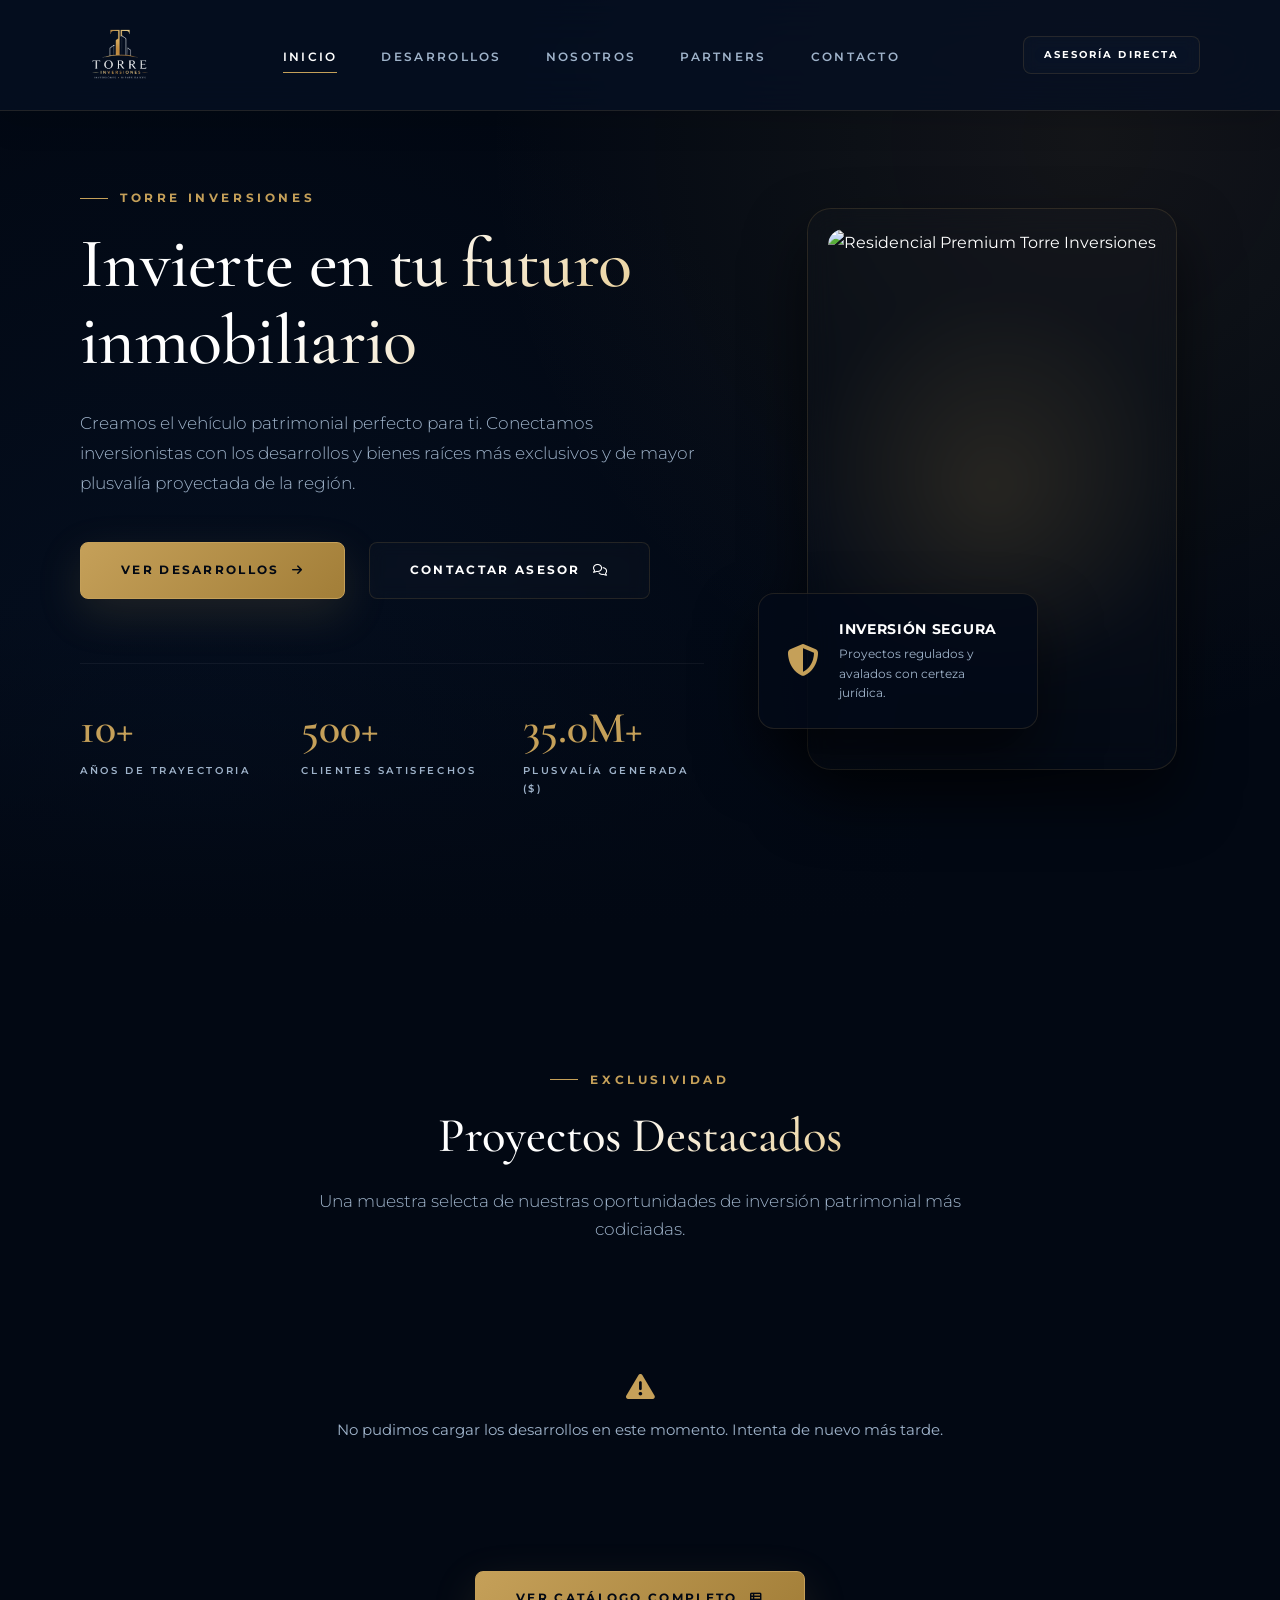
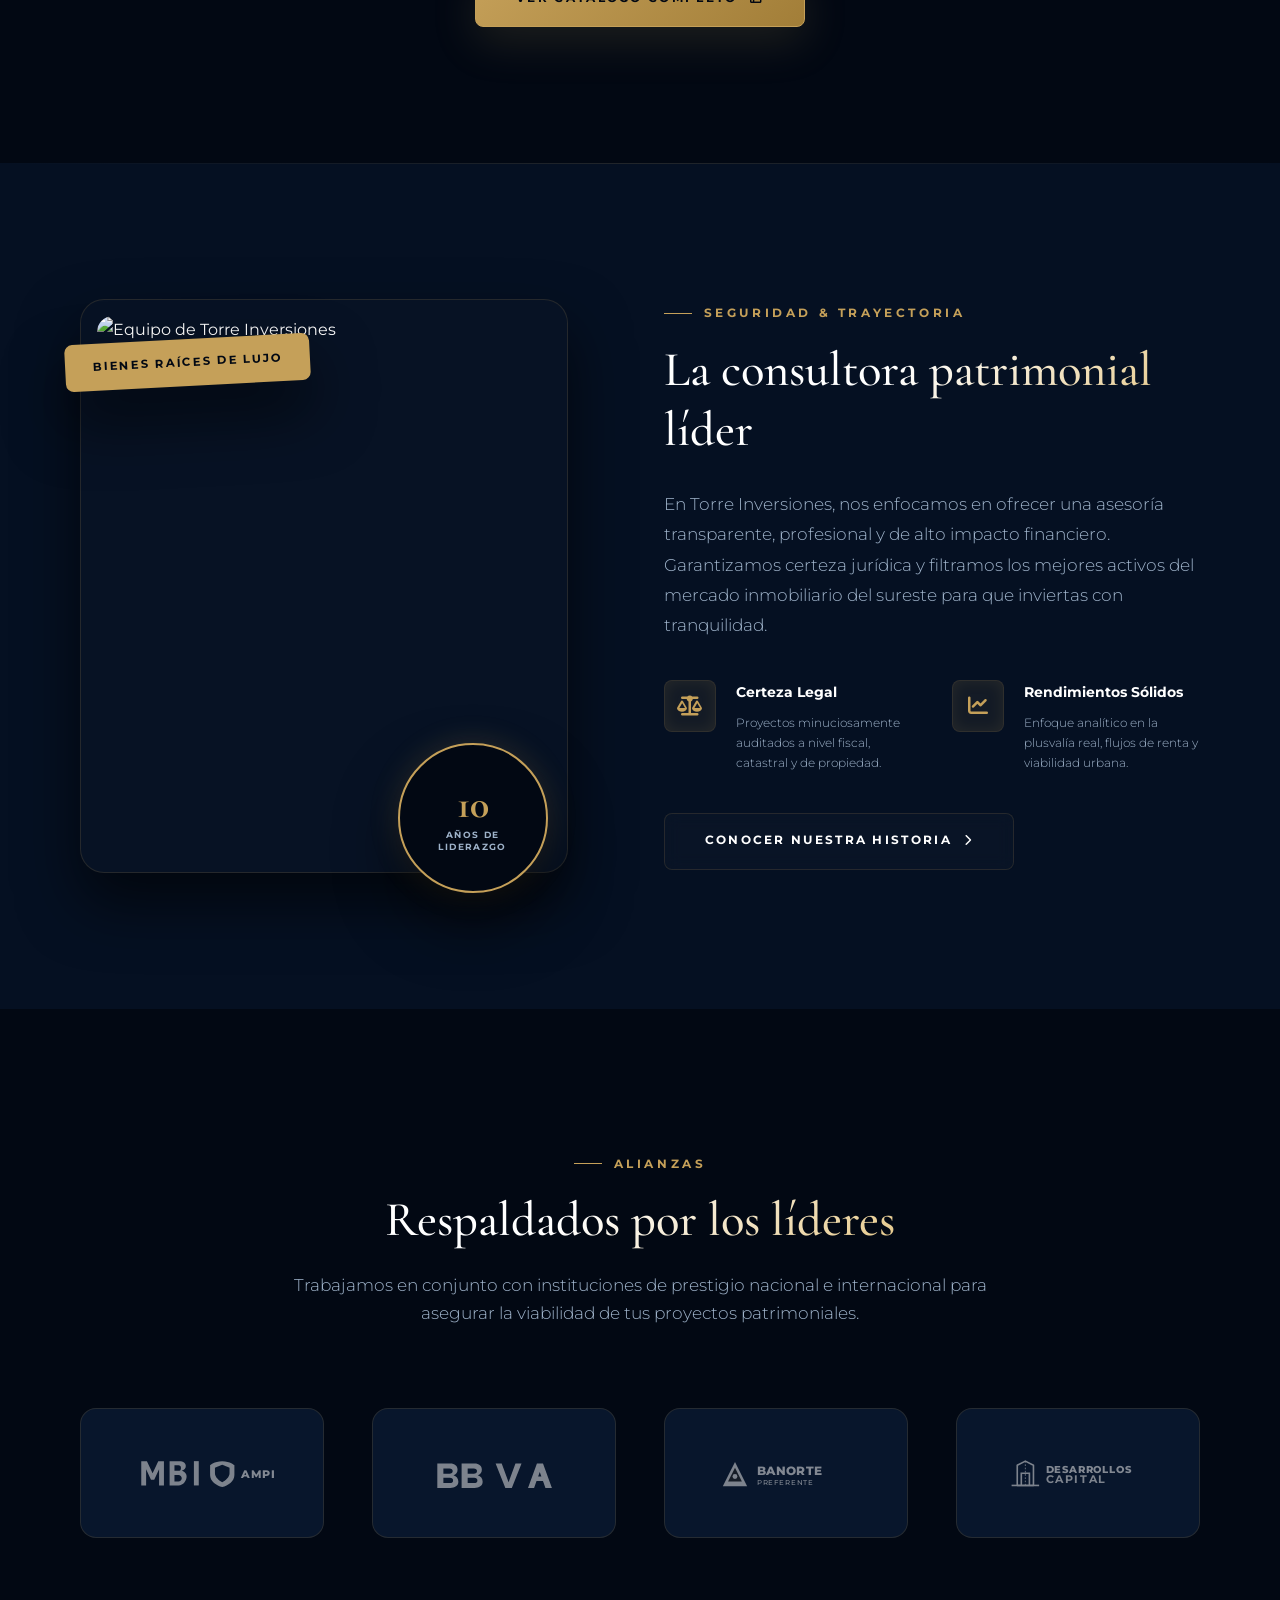
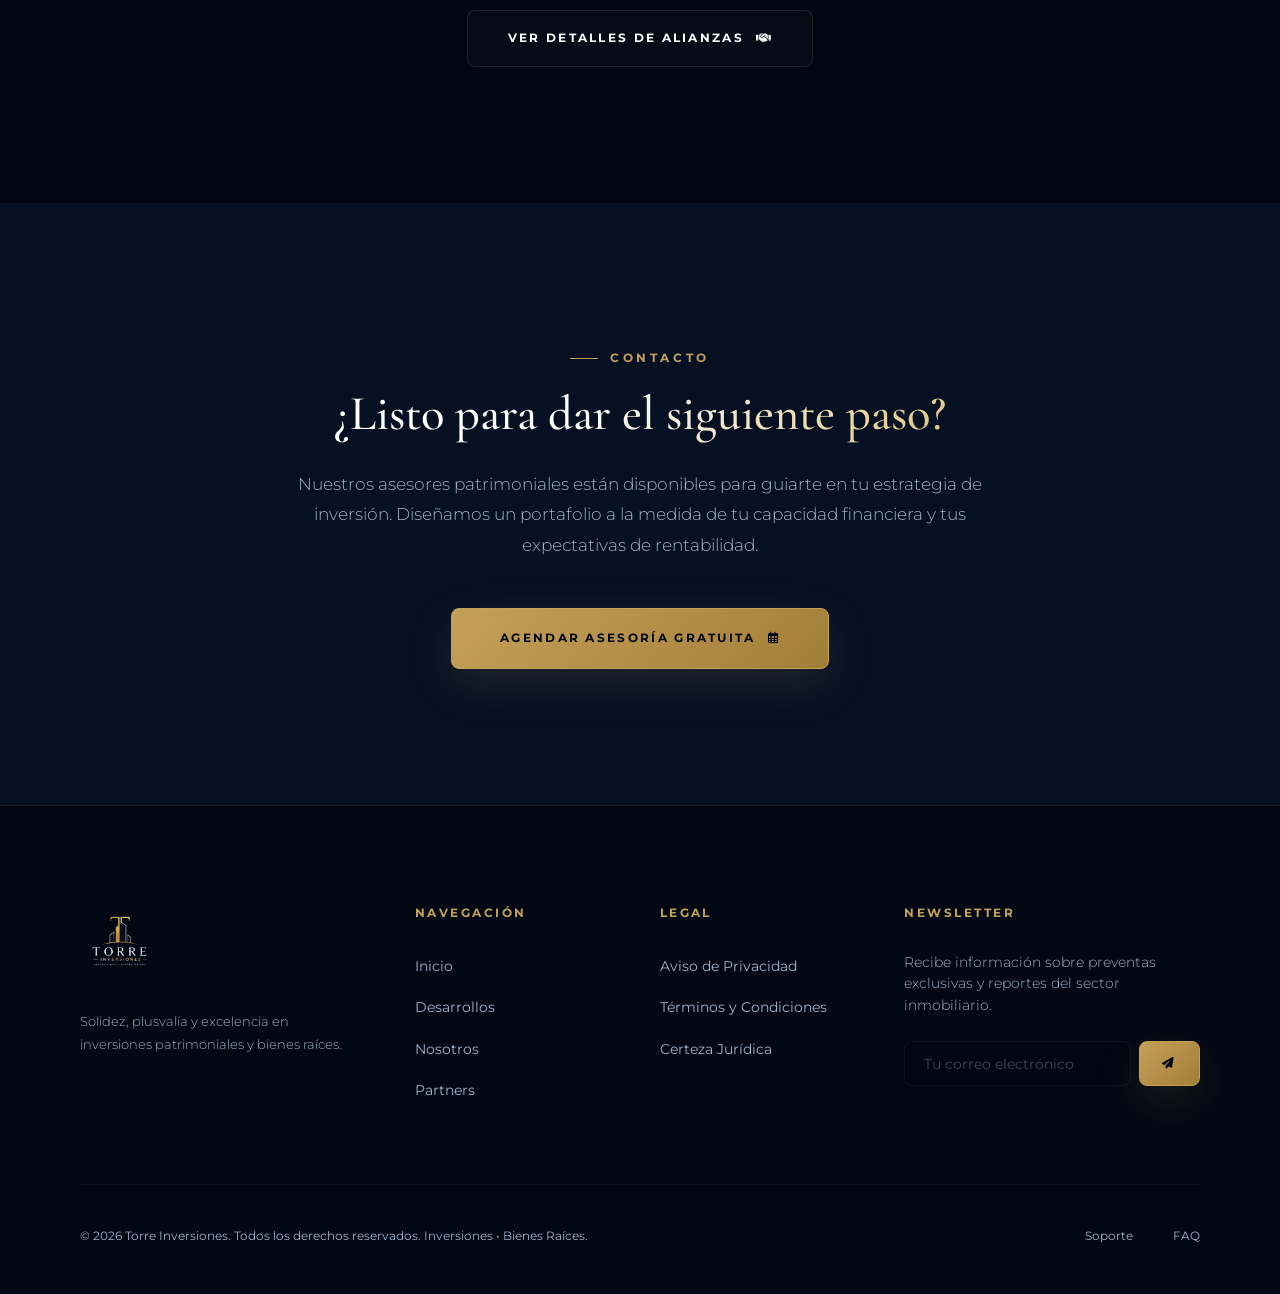
==== commit d0a6c86b: "Nuevo consumo de propiedades en tiempo real" ====
--- a/index.html
+++ b/index.html
@@ -130,82 +130,7 @@
                 <p>Una muestra selecta de nuestras oportunidades de inversión patrimonial más codiciadas.</p>
             </div>
             
-            <div class="properties-grid reveal reveal-delay-1">
-                <!-- Tarjeta 1 - Departamento -->
-                <div class="property-card" data-category="departamentos" id="propCard1">
-                    <div class="property-media">
-                        <img src="https://images.unsplash.com/photo-1512917774080-9991f1c4c750?auto=format&fit=crop&w=600&q=80" alt="Torre Lumina Departamentos" class="property-img">
-                        <span class="property-badge">Venta</span>
-                    </div>
-                    <div class="property-body">
-                        <span class="property-location"><i class="fas fa-map-marker-alt"></i> Mérida Norte, Yucatán</span>
-                        <h3 class="property-title">Torre Lumina Penthouse</h3>
-                        <p class="property-excerpt">Departamentos de lujo con amenidades premium, acabados de mármol y alberca infinita privada.</p>
-                        <div class="property-amenities">
-                            <span class="amenity"><i class="fas fa-bed"></i> 3 Rec.</span>
-                            <span class="amenity"><i class="fas fa-bath"></i> 3.5 Baños</span>
-                            <span class="amenity"><i class="fas fa-ruler-combined"></i> 220 m²</span>
-                        </div>
-                        <div class="property-footer">
-                            <div class="property-price">
-                                <span class="price-label">Precio desde</span>
-                                <span class="price-value">$5,400,000 MXN</span>
-                            </div>
-                            <a href="contacto.html" class="property-link">Info <i class="fas fa-arrow-right"></i></a>
-                        </div>
-                    </div>
-                </div>
-                
-                <!-- Tarjeta 2 - Residencial -->
-                <div class="property-card" data-category="residencial" id="propCard2">
-                    <div class="property-media">
-                        <img src="https://images.unsplash.com/photo-1613490493576-7fde63acd811?auto=format&fit=crop&w=600&q=80" alt="Villa Aurelia Residencial" class="property-img">
-                        <span class="property-badge">Venta</span>
-                    </div>
-                    <div class="property-body">
-                        <span class="property-location"><i class="fas fa-map-marker-alt"></i> Temozón Norte, Yucatán</span>
-                        <h3 class="property-title">Villa Aurelia Residencial</h3>
-                        <p class="property-excerpt">Residencia exclusiva dentro de privada con seguridad 24/7, casa club y amplias áreas verdes.</p>
-                        <div class="property-amenities">
-                            <span class="amenity"><i class="fas fa-bed"></i> 4 Rec.</span>
-                            <span class="amenity"><i class="fas fa-bath"></i> 4.5 Baños</span>
-                            <span class="amenity"><i class="fas fa-ruler-combined"></i> 380 m²</span>
-                        </div>
-                        <div class="property-footer">
-                            <div class="property-price">
-                                <span class="price-label">Precio desde</span>
-                                <span class="price-value">$8,250,000 MXN</span>
-                            </div>
-                            <a href="contacto.html" class="property-link">Info <i class="fas fa-arrow-right"></i></a>
-                        </div>
-                    </div>
-                </div>
-                
-                <!-- Tarjeta 3 - Terrenos -->
-                <div class="property-card" data-category="terrenos" id="propCard3">
-                    <div class="property-media">
-                        <img src="https://images.unsplash.com/photo-1500382017468-9049fed747ef?auto=format&fit=crop&w=600&q=80" alt="Lotes de inversión" class="property-img">
-                        <span class="property-badge">Pre-venta</span>
-                    </div>
-                    <div class="property-body">
-                        <span class="property-location"><i class="fas fa-map-marker-alt"></i> Hunucmá, Yucatán</span>
-                        <h3 class="property-title">Lotes Urbanizados Sendera</h3>
-                        <p class="property-excerpt">Terrenos semi-urbanizados en el corredor industrial y residencial con excelente plusvalía a corto plazo.</p>
-                        <div class="property-amenities">
-                            <span class="amenity"><i class="fas fa-seedling"></i> Servicios</span>
-                            <span class="amenity"><i class="fas fa-road"></i> Acceso Pav.</span>
-                            <span class="amenity"><i class="fas fa-ruler-combined"></i> Desde 400 m²</span>
-                        </div>
-                        <div class="property-footer">
-                            <div class="property-price">
-                                <span class="price-label">Precio desde</span>
-                                <span class="price-value">$320,000 MXN</span>
-                            </div>
-                            <a href="contacto.html" class="property-link">Info <i class="fas fa-arrow-right"></i></a>
-                        </div>
-                    </div>
-                </div>
-            </div>
+            <div class="properties-grid reveal reveal-delay-1" id="featuredDesarrollosGrid" data-desarrollos-grid></div>
             
             <div class="properties-cta-container reveal">
                 <a href="desarrollos.html" class="btn btn-primary">Ver Catálogo Completo <i class="fas fa-th-list"></i></a>
--- a/index.css
+++ b/index.css
@@ -680,6 +680,31 @@
     margin-top: 5rem;
 }
 
+/* Estados de carga/vacío/error para el grid dinámico de desarrollos */
+.desarrollos-state {
+    grid-column: 1 / -1;
+    text-align: center;
+    padding: 3rem 1.5rem;
+    color: var(--color-text-muted);
+    font-size: 0.95rem;
+}
+
+.desarrollos-state i {
+    display: block;
+    font-size: 1.8rem;
+    color: var(--color-gold);
+    margin-bottom: 1rem;
+}
+
+.desarrollos-state.desarrollos-loading i {
+    animation: spin 1.2s linear infinite;
+}
+
+@keyframes spin {
+    from { transform: rotate(0deg); }
+    to { transform: rotate(360deg); }
+}
+
 /* ==========================================
    8. SECCIÓN NOSOTROS
    ========================================== */
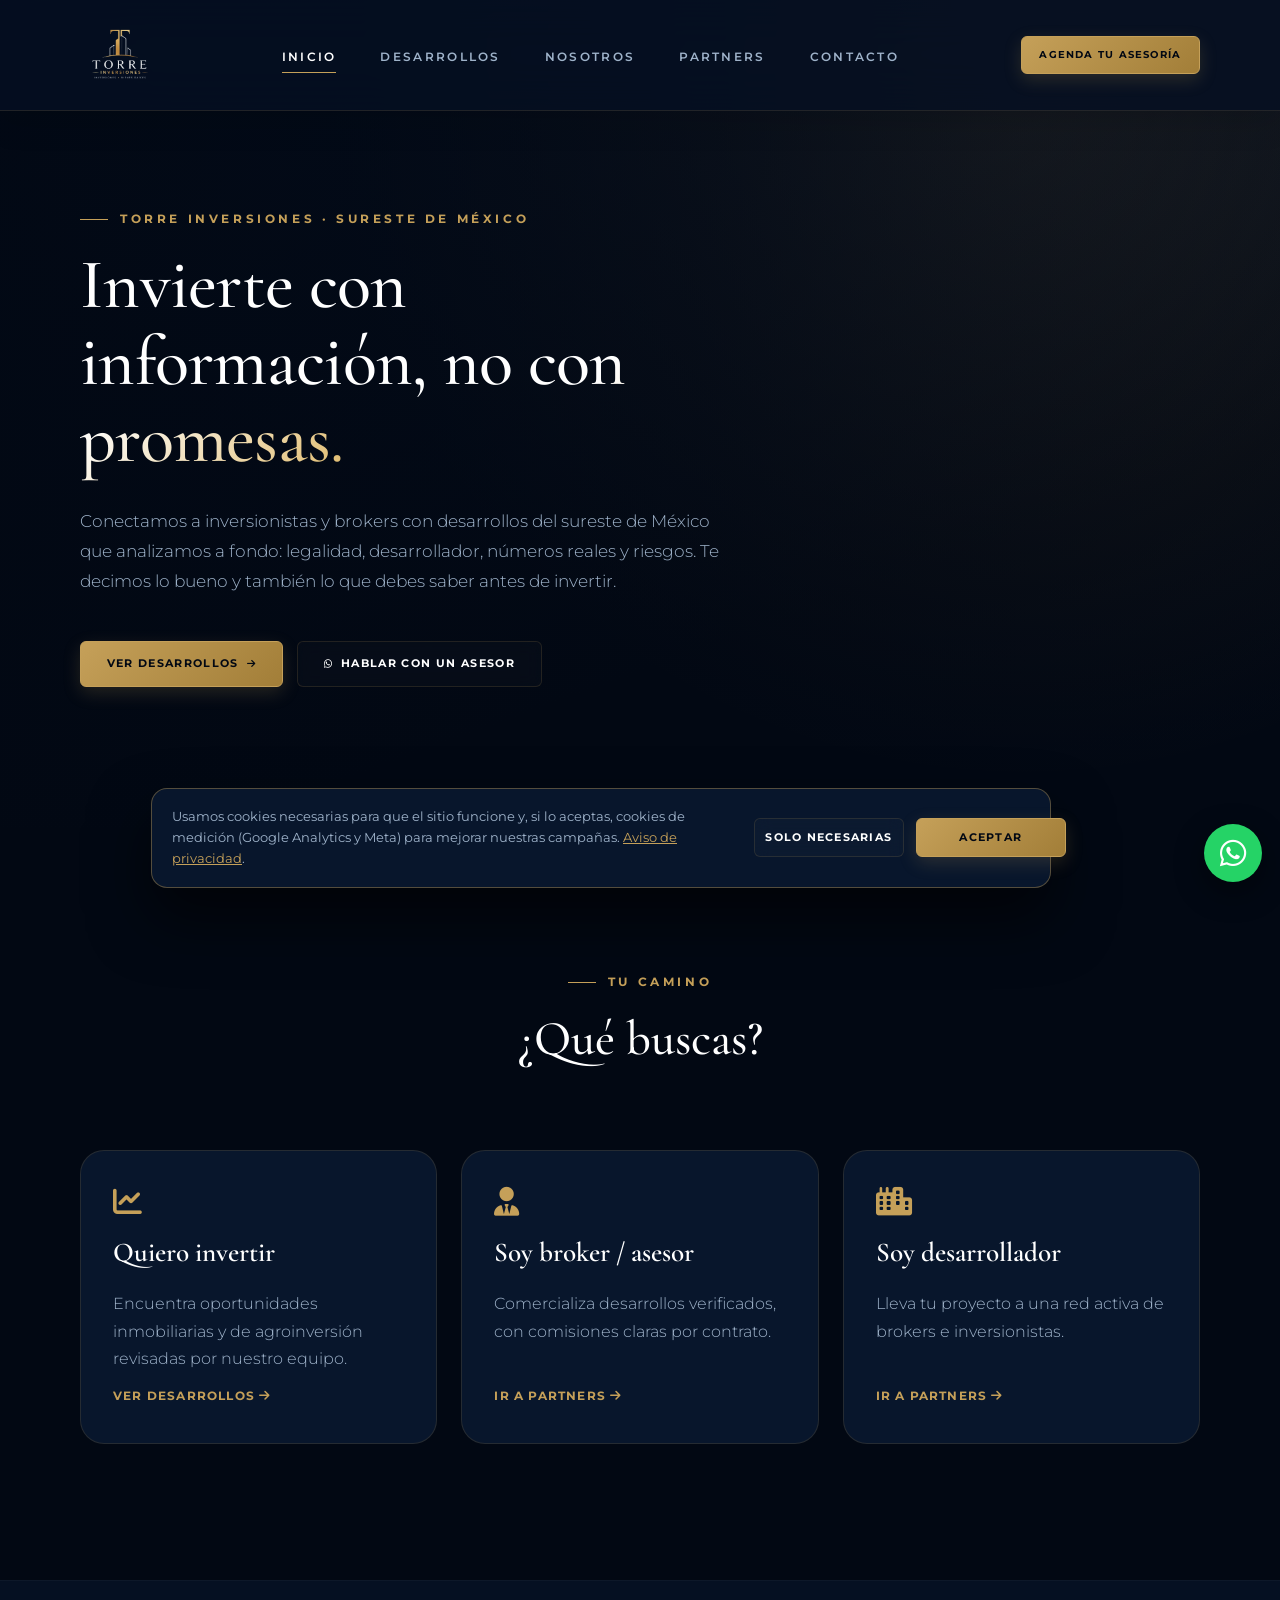
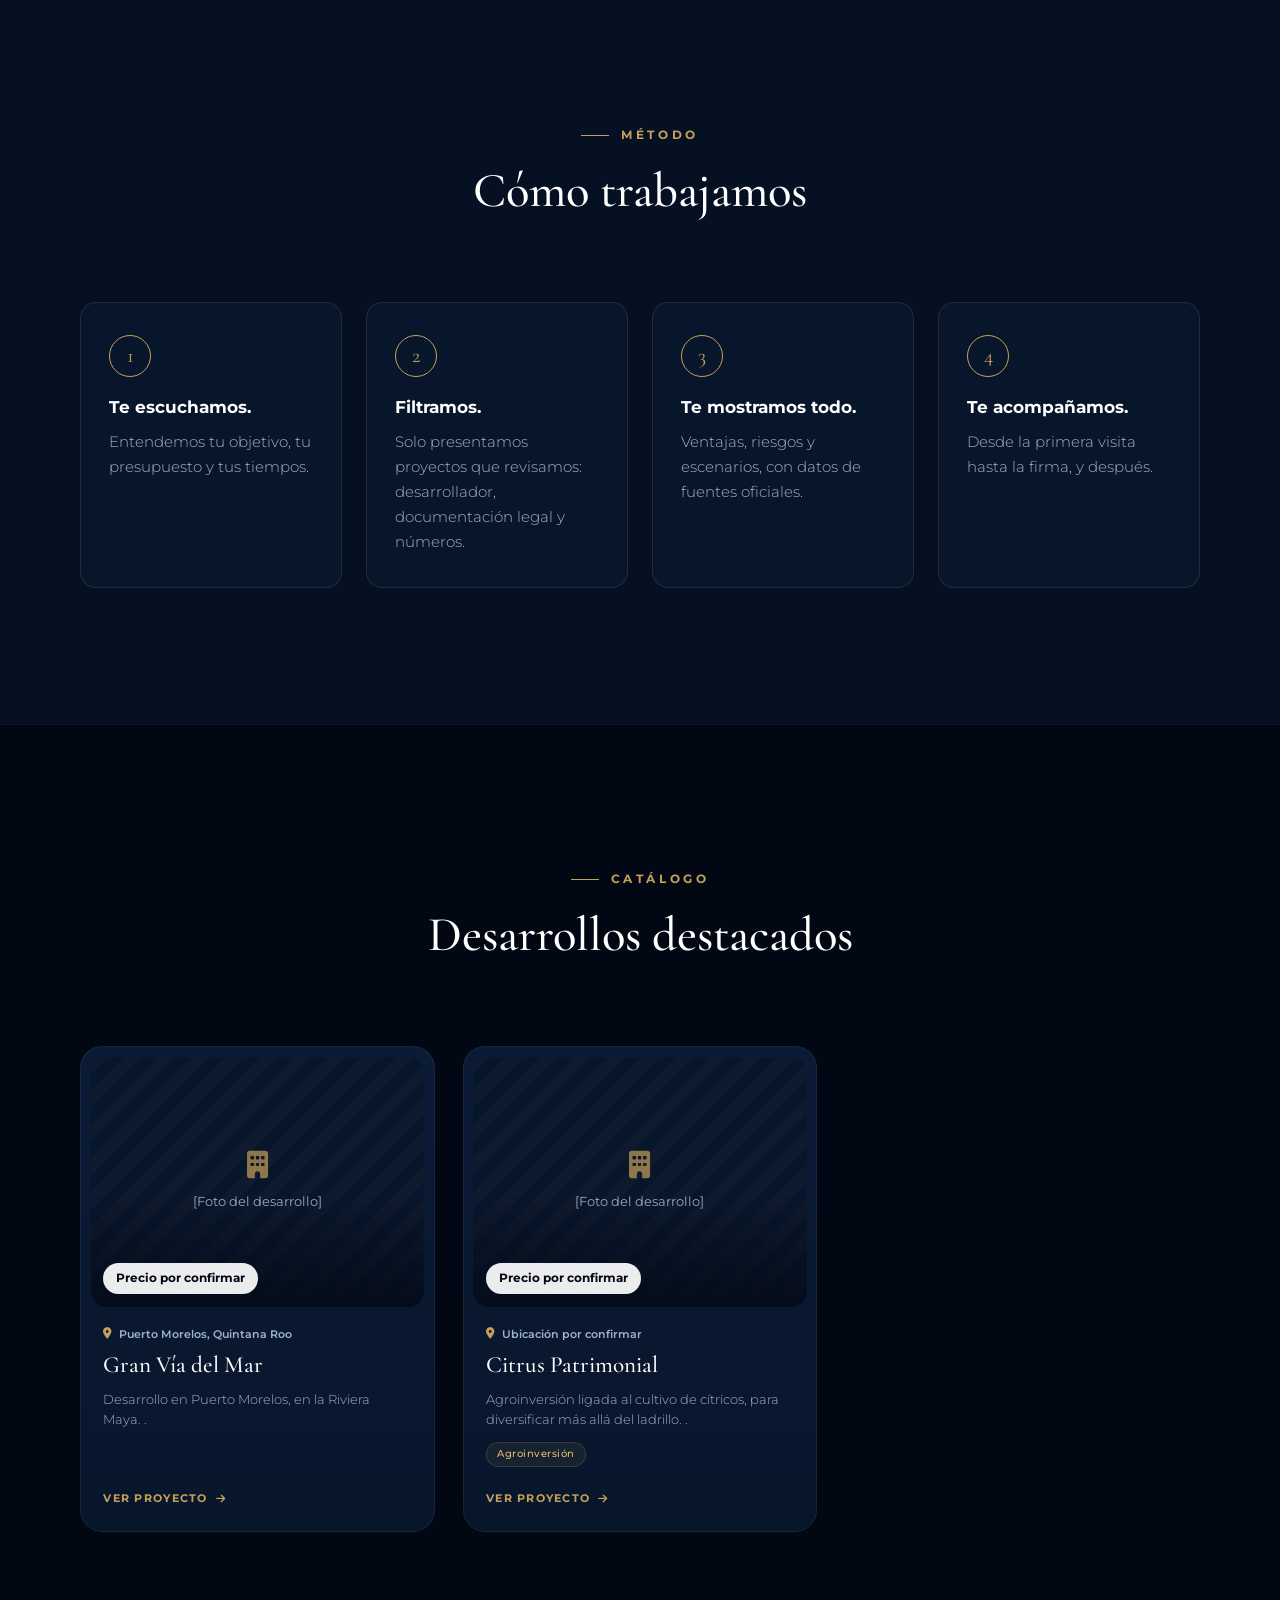
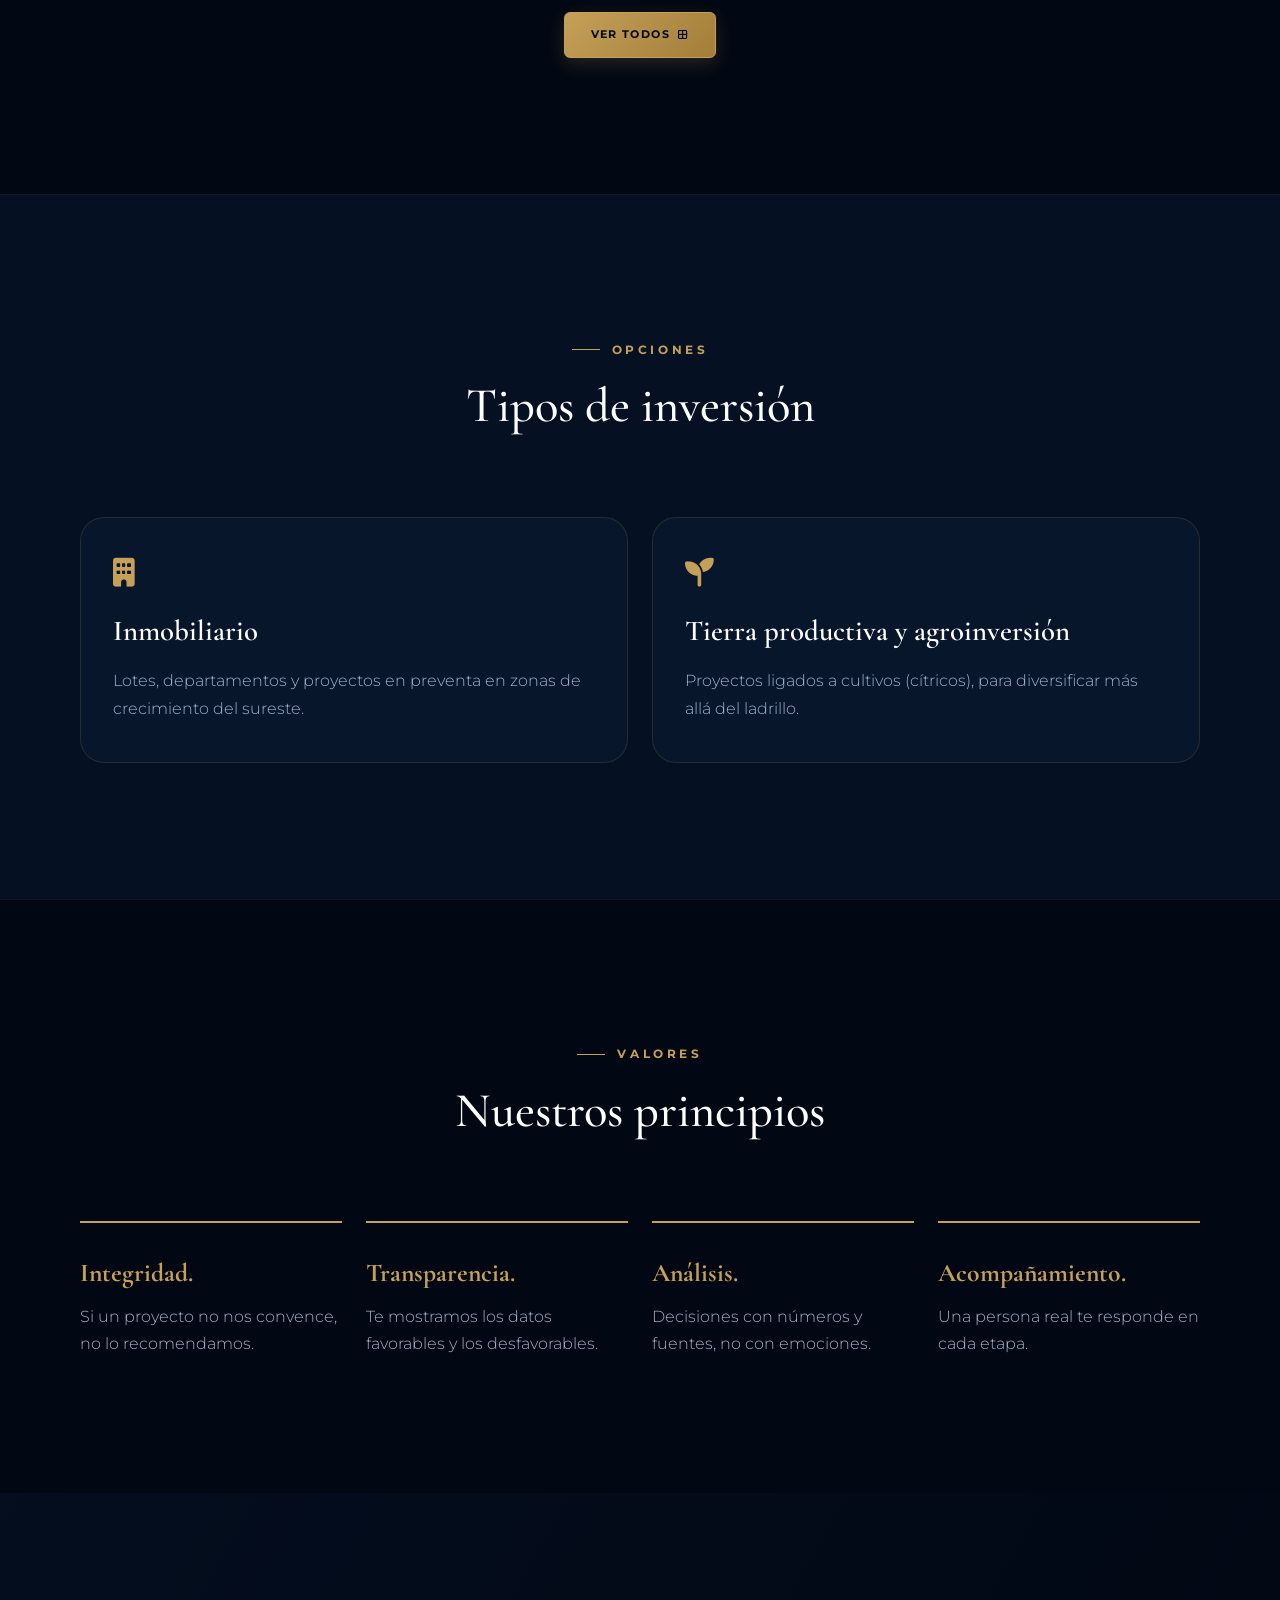
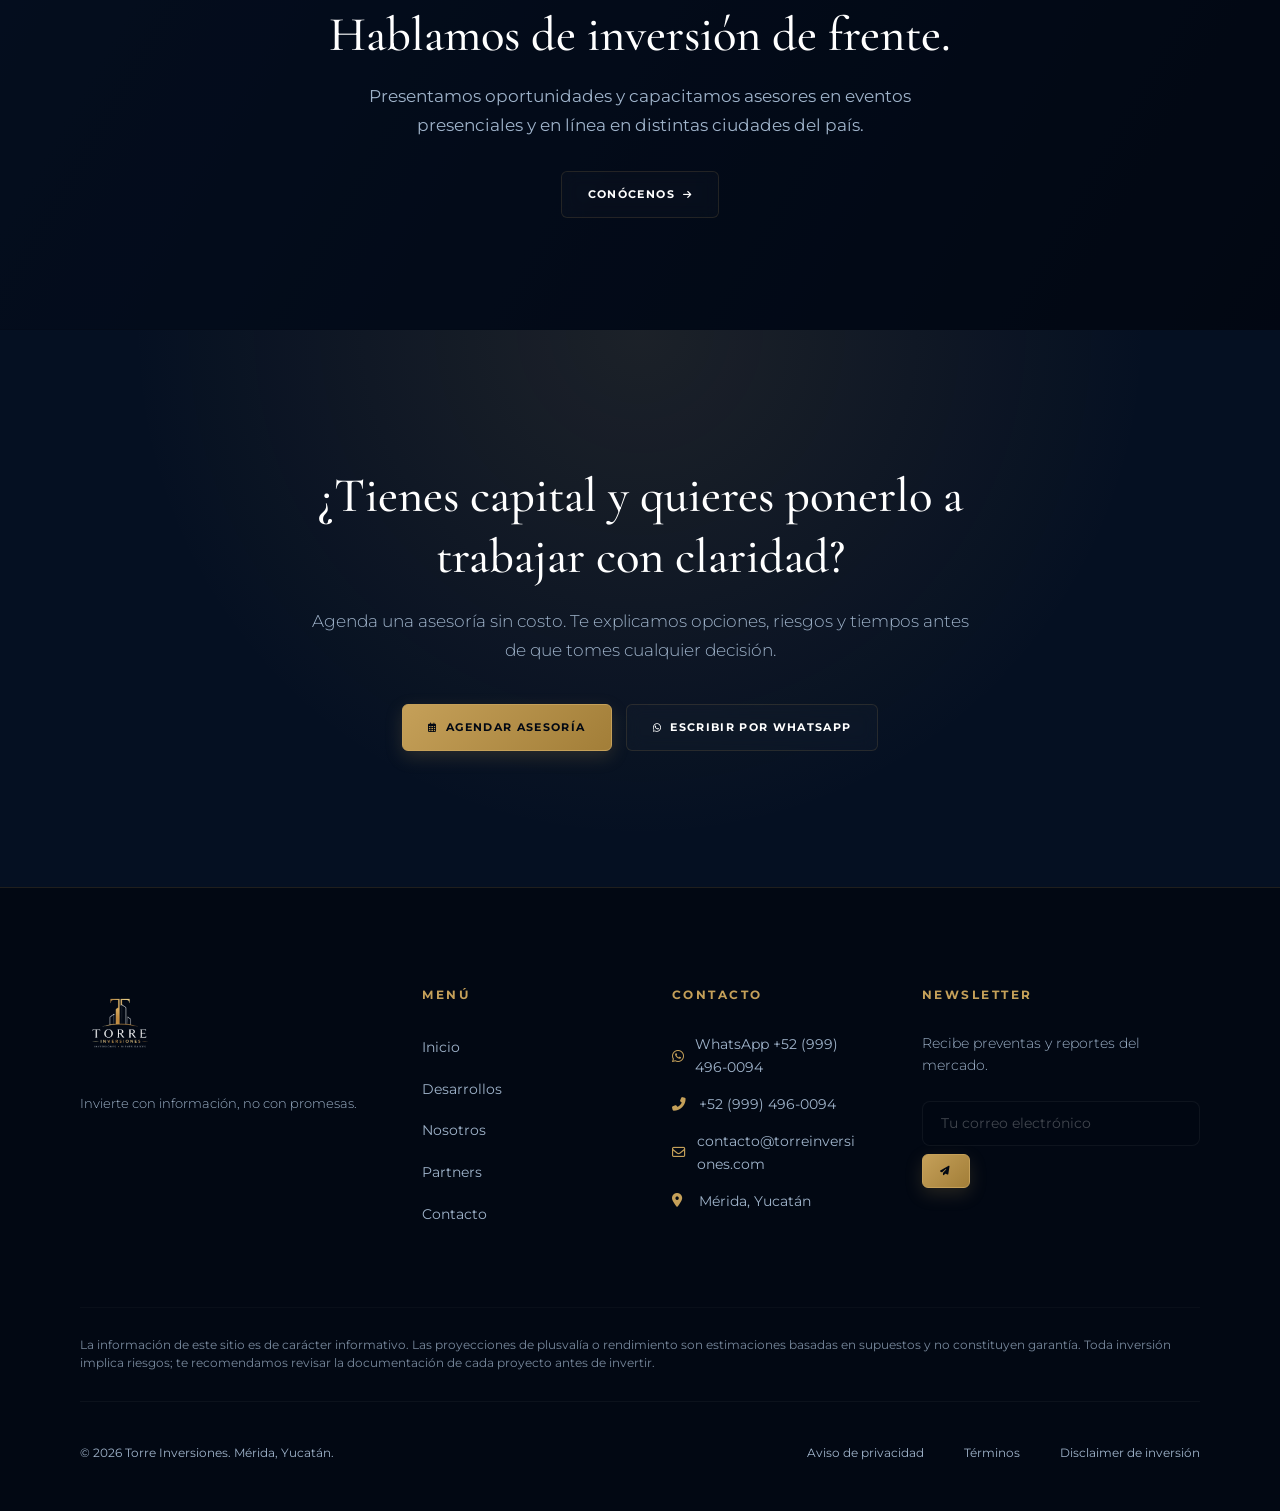
==== commit b45bd9ae: "Rediseño del sitio con fichas, landings por desarrollo y galería de eventos - Nuevas páginas: ficha " ====
--- a/index.html
+++ b/index.html
@@ -1,336 +1,185 @@
 <!DOCTYPE html>
 <html lang="es">
 <head>
-    <!-- 
-      Archivo: index.html
-      Descripción: Página de Inicio (Resumen general) del sitio web multipágina de Torre Inversiones.
-                   Muestra de forma ejecutiva las propiedades destacadas, historia y aliados comerciales.
-      Última modificación: 2026-06-30
-      Autor: Antigravity AI
-    -->
     <meta charset="UTF-8">
     <meta name="viewport" content="width=device-width, initial-scale=1.0">
-    <meta name="description" content="Torre Inversiones es una firma líder en bienes raíces y proyectos patrimoniales de alta plusvalía. Encuentra propiedades y desarrollos exclusivos.">
-    <meta name="keywords" content="bienes raíces, inversiones inmobiliarias, terrenos de inversión, departamentos de lujo, plusvalía, Torre Inversiones, desarrollos premium">
-    <meta name="author" content="Torre Inversiones">
-    
-    <!-- SEO Open Graph -->
-    <meta property="og:title" content="Torre Inversiones | Inversión Patrimonial y Bienes Raíces Premium">
-    <meta property="og:description" content="Inversión inmobiliaria estratégica y asesoría de alta gama para construir y asegurar tu patrimonio.">
+    <title>Torre Inversiones | Invierte con información, no con promesas</title>
+    <meta name="description" content="Conectamos a inversionistas y brokers con desarrollos del sureste de México que analizamos a fondo: legalidad, desarrollador, números reales y riesgos.">
+    <meta property="og:title" content="Torre Inversiones | Invierte con información, no con promesas">
+    <meta property="og:description" content="Desarrollos inmobiliarios y agroinversión en el sureste de México, revisados a fondo. Te decimos lo bueno y también lo que debes saber antes de invertir.">
     <meta property="og:image" content="Logo Torre Inversiones - Sin Fondo.png">
     <meta property="og:type" content="website">
-    
-    <title>Torre Inversiones | Inicio - Desarrollos y Bienes Raíces</title>
-    
-    <!-- Favicon -->
+    <meta property="og:locale" content="es_MX">
     <link rel="icon" type="image/png" href="Logo Torre Inversiones - Sin Fondo.png">
-    
-    <!-- FontAwesome para Iconos -->
+    <link rel="preconnect" href="https://fonts.googleapis.com">
+    <link rel="preconnect" href="https://fonts.gstatic.com" crossorigin>
     <link rel="stylesheet" href="https://cdnjs.cloudflare.com/ajax/libs/font-awesome/6.4.0/css/all.min.css">
-    
-    <!-- Estilos Personalizados -->
-    <link rel="stylesheet" href="index.css?v=1.2">
+    <link rel="stylesheet" href="index.css?v=2.1">
 </head>
-<body>
+<body data-page="inicio" data-wa-msg="Hola, me gustaría hablar con un asesor de Torre Inversiones.">
 
-    <!-- ==========================================
-       1. CABECERA Y NAVEGACIÓN
-       ========================================== -->
-    <header class="header">
-        <div class="container">
-            <nav class="navbar">
-                <a href="index.html" class="nav-logo" id="navLogoLink">
-                    <img src="Logo Torre Inversiones - Sin Fondo.png" alt="Torre Inversiones Logo">
-                </a>
-                
-                <ul class="nav-menu">
-                    <li><a href="index.html" class="nav-link active">Inicio</a></li>
-                    <li><a href="desarrollos.html" class="nav-link">Desarrollos</a></li>
-                    <li><a href="nosotros.html" class="nav-link">Nosotros</a></li>
-                    <li><a href="partners.html" class="nav-link">Partners</a></li>
-                    <li><a href="contacto.html" class="nav-link">Contacto</a></li>
-                </ul>
-                
-                <div class="nav-actions">
-                    <a href="contacto.html" class="btn btn-secondary" style="padding: 0.6rem 1.25rem; font-size: 0.65rem;">Asesoría Directa</a>
+    <div id="site-header"></div>
+
+    <main>
+        <!-- Bloque 1 · Hero -->
+        <section class="hero-home" data-img="heroInicio">
+            <div class="hero-home-video" data-hero-video></div>
+            <div class="hero-home-overlay"></div>
+            <div class="container hero-home-content reveal">
+                <span class="eyebrow">Torre Inversiones · Sureste de México</span>
+                <h1 class="title-large">Invierte con información, <span class="text-gradient-gold">no con promesas.</span></h1>
+                <p class="hero-description">
+                    Conectamos a inversionistas y brokers con desarrollos del sureste de México que analizamos a fondo: legalidad, desarrollador, números reales y riesgos. Te decimos lo bueno y también lo que debes saber antes de invertir.
+                </p>
+                <div class="hero-cta-group">
+                    <a href="desarrollos.html" class="btn btn-primary">Ver desarrollos <i class="fas fa-arrow-right"></i></a>
+                    <a href="#" data-wa="Hola, me gustaría hablar con un asesor de Torre Inversiones." class="btn btn-secondary"><i class="fab fa-whatsapp"></i> Hablar con un asesor</a>
                 </div>
-                
-                <div class="nav-toggle" id="navToggleBtn">
-                    <i class="fas fa-bars"></i>
+            </div>
+        </section>
+
+        <!-- Bloque 2 · Barra de confianza (solo cifras reales: se oculta si no hay ninguna en config.js) -->
+        <section class="trust-bar" id="trustBar" aria-label="Torre Inversiones en cifras">
+            <div class="container"><div class="trust-grid"></div></div>
+        </section>
+
+        <!-- Bloque 3 · ¿Qué buscas? -->
+        <section class="section-padding">
+            <div class="container">
+                <div class="section-header reveal">
+                    <span class="eyebrow">Tu camino</span>
+                    <h2 class="title-medium">¿Qué buscas?</h2>
                 </div>
-            </nav>
-        </div>
-    </header>
+                <div class="audience-grid">
+                    <a href="desarrollos.html" class="audience-card reveal">
+                        <i class="fas fa-chart-line"></i>
+                        <h3>Quiero invertir</h3>
+                        <p>Encuentra oportunidades inmobiliarias y de agroinversión revisadas por nuestro equipo.</p>
+                        <span class="audience-link">Ver desarrollos <i class="fas fa-arrow-right"></i></span>
+                    </a>
+                    <a href="partners.html#brokers" class="audience-card reveal reveal-delay-1">
+                        <i class="fas fa-user-tie"></i>
+                        <h3>Soy broker / asesor</h3>
+                        <p>Comercializa desarrollos verificados, con comisiones claras por contrato.</p>
+                        <span class="audience-link">Ir a Partners <i class="fas fa-arrow-right"></i></span>
+                    </a>
+                    <a href="partners.html#desarrolladores" class="audience-card reveal reveal-delay-2">
+                        <i class="fas fa-city"></i>
+                        <h3>Soy desarrollador</h3>
+                        <p>Lleva tu proyecto a una red activa de brokers e inversionistas.</p>
+                        <span class="audience-link">Ir a Partners <i class="fas fa-arrow-right"></i></span>
+                    </a>
+                </div>
+            </div>
+        </section>
 
-    <!-- ==========================================
-       2. SECCIÓN HERO (PORTADA)
-       ========================================== -->
-    <section class="hero">
-        <div class="container">
-            <div class="hero-grid">
-                <div class="hero-content reveal">
-                    <span class="eyebrow">Torre Inversiones</span>
-                    <h1 class="title-large text-gradient-gold">Invierte en tu futuro inmobiliario</h1>
-                    <p class="hero-description">
-                        Creamos el vehículo patrimonial perfecto para ti. Conectamos inversionistas con los desarrollos y bienes raíces más exclusivos y de mayor plusvalía proyectada de la región.
-                    </p>
-                    <div class="hero-cta-group">
-                        <a href="desarrollos.html" class="btn btn-primary">
-                            Ver Desarrollos <i class="fas fa-arrow-right"></i>
-                        </a>
-                        <a href="contacto.html" class="btn btn-secondary">
-                            Contactar Asesor <i class="far fa-comments"></i>
-                        </a>
+        <!-- Bloque 4 · Cómo trabajamos -->
+        <section class="section-padding section-alt">
+            <div class="container">
+                <div class="section-header reveal">
+                    <span class="eyebrow">Método</span>
+                    <h2 class="title-medium">Cómo trabajamos</h2>
+                </div>
+                <ol class="steps-grid">
+                    <li class="step-card reveal"><span class="step-num">1</span><h3>Te escuchamos.</h3><p>Entendemos tu objetivo, tu presupuesto y tus tiempos.</p></li>
+                    <li class="step-card reveal reveal-delay-1"><span class="step-num">2</span><h3>Filtramos.</h3><p>Solo presentamos proyectos que revisamos: desarrollador, documentación legal y números.</p></li>
+                    <li class="step-card reveal reveal-delay-2"><span class="step-num">3</span><h3>Te mostramos todo.</h3><p>Ventajas, riesgos y escenarios, con datos de fuentes oficiales.</p></li>
+                    <li class="step-card reveal reveal-delay-3"><span class="step-num">4</span><h3>Te acompañamos.</h3><p>Desde la primera visita hasta la firma, y después.</p></li>
+                </ol>
+            </div>
+        </section>
+
+        <!-- Bloque 5 · Desarrollos destacados -->
+        <section class="section-padding">
+            <div class="container">
+                <div class="section-header reveal">
+                    <span class="eyebrow">Catálogo</span>
+                    <h2 class="title-medium">Desarrollos destacados</h2>
+                </div>
+                <div class="properties-grid" id="featuredGrid"></div>
+                <div class="properties-cta-container">
+                    <a href="desarrollos.html" class="btn btn-primary">Ver todos <i class="fas fa-th-large"></i></a>
+                </div>
+            </div>
+        </section>
+
+        <!-- Bloque 6 · Tipos de inversión -->
+        <section class="section-padding section-alt">
+            <div class="container">
+                <div class="section-header reveal">
+                    <span class="eyebrow">Opciones</span>
+                    <h2 class="title-medium">Tipos de inversión</h2>
+                </div>
+                <div class="cards-2">
+                    <div class="info-card reveal">
+                        <i class="fas fa-building"></i>
+                        <h3>Inmobiliario</h3>
+                        <p>Lotes, departamentos y proyectos en preventa en zonas de crecimiento del sureste.</p>
                     </div>
-                    <div class="hero-stats">
-                        <div class="stat-item">
-                            <span class="stat-number" data-target="10" data-suffix="+">0</span>
-                            <span class="stat-label">Años de Trayectoria</span>
-                        </div>
-                        <div class="stat-item">
-                            <span class="stat-number" data-target="500" data-suffix="+">0</span>
-                            <span class="stat-label">Clientes Satisfechos</span>
-                        </div>
-                        <div class="stat-item">
-                            <span class="stat-number" data-target="35" data-decimal="true" data-suffix="M+">0</span>
-                            <span class="stat-label">Plusvalía Generada ($)</span>
-                        </div>
-                    </div>
-                </div>
-                
-                <div class="hero-visual reveal reveal-delay-2">
-                    <div class="hero-badge-glow"></div>
-                    <div class="hero-image-wrapper">
-                        <img src="https://images.unsplash.com/photo-1545324418-cc1a3fa10c00?auto=format&fit=crop&w=800&q=80" alt="Residencial Premium Torre Inversiones" class="hero-image">
-                        
-                        <!-- Floating Card Premium -->
-                        <div class="hero-floating-card">
-                            <div class="floating-icon">
-                                <i class="fas fa-shield-alt"></i>
-                            </div>
-                            <div class="floating-info">
-                                <h4>Inversión Segura</h4>
-                                <p>Proyectos regulados y avalados con certeza jurídica.</p>
-                            </div>
-                        </div>
+                    <div class="info-card reveal reveal-delay-1">
+                        <i class="fas fa-seedling"></i>
+                        <h3>Tierra productiva y agroinversión</h3>
+                        <p>Proyectos ligados a cultivos (cítricos), para diversificar más allá del ladrillo.</p>
                     </div>
                 </div>
             </div>
-        </div>
-    </section>
+        </section>
 
-    <!-- ==========================================
-       3. SECCIÓN DESARROLLOS DESTACADOS (RESUMEN)
-       ========================================== -->
-    <section class="section-padding">
-        <div class="container">
-            <div class="section-header reveal">
-                <span class="eyebrow">Exclusividad</span>
-                <h2 class="title-medium text-gradient-gold">Proyectos Destacados</h2>
-                <p>Una muestra selecta de nuestras oportunidades de inversión patrimonial más codiciadas.</p>
-            </div>
-            
-            <div class="properties-grid reveal reveal-delay-1" id="featuredDesarrollosGrid" data-desarrollos-grid></div>
-            
-            <div class="properties-cta-container reveal">
-                <a href="desarrollos.html" class="btn btn-primary">Ver Catálogo Completo <i class="fas fa-th-list"></i></a>
-            </div>
-        </div>
-    </section>
-
-    <!-- ==========================================
-       4. SECCIÓN NOSOTROS (RESUMEN)
-       ========================================== -->
-    <section class="section-padding about">
-        <div class="container">
-            <div class="about-grid">
-                <div class="about-visual reveal">
-                    <div class="about-image-wrapper">
-                        <img src="https://images.unsplash.com/photo-1556761175-5973dc0f32e7?auto=format&fit=crop&w=800&q=80" alt="Equipo de Torre Inversiones" class="about-img">
-                    </div>
-                    <span class="about-tag">Bienes Raíces de Lujo</span>
-                    <div class="about-experience-badge">
-                        <h3>10</h3>
-                        <p>Años de Liderazgo</p>
-                    </div>
+        <!-- Bloque 7 · Nuestros principios -->
+        <section class="section-padding">
+            <div class="container">
+                <div class="section-header reveal">
+                    <span class="eyebrow">Valores</span>
+                    <h2 class="title-medium">Nuestros principios</h2>
                 </div>
-                
-                <div class="about-content reveal reveal-delay-2">
-                    <span class="eyebrow">Seguridad & Trayectoria</span>
-                    <h2 class="title-medium text-gradient-gold">La consultora patrimonial líder</h2>
-                    <p class="about-description">
-                        En Torre Inversiones, nos enfocamos en ofrecer una asesoría transparente, profesional y de alto impacto financiero. Garantizamos certeza jurídica y filtramos los mejores activos del mercado inmobiliario del sureste para que inviertas con tranquilidad.
-                    </p>
-                    
-                    <div class="about-features" style="margin-bottom: 2.5rem;">
-                        <div class="feature-box">
-                            <div class="feature-icon">
-                                <i class="fas fa-balance-scale"></i>
-                            </div>
-                            <div class="feature-info">
-                                <h4>Certeza Legal</h4>
-                                <p>Proyectos minuciosamente auditados a nivel fiscal, catastral y de propiedad.</p>
-                            </div>
-                        </div>
-                        <div class="feature-box">
-                            <div class="feature-icon">
-                                <i class="fas fa-chart-line"></i>
-                            </div>
-                            <div class="feature-info">
-                                <h4>Rendimientos Sólidos</h4>
-                                <p>Enfoque analítico en la plusvalía real, flujos de renta y viabilidad urbana.</p>
-                            </div>
-                        </div>
-                    </div>
-                    
-                    <div>
-                        <a href="nosotros.html" class="btn btn-secondary">Conocer Nuestra Historia <i class="fas fa-chevron-right"></i></a>
-                    </div>
+                <div class="cards-4">
+                    <div class="principle reveal"><h3>Integridad.</h3><p>Si un proyecto no nos convence, no lo recomendamos.</p></div>
+                    <div class="principle reveal reveal-delay-1"><h3>Transparencia.</h3><p>Te mostramos los datos favorables y los desfavorables.</p></div>
+                    <div class="principle reveal reveal-delay-2"><h3>Análisis.</h3><p>Decisiones con números y fuentes, no con emociones.</p></div>
+                    <div class="principle reveal reveal-delay-3"><h3>Acompañamiento.</h3><p>Una persona real te responde en cada etapa.</p></div>
                 </div>
             </div>
-        </div>
-    </section>
+        </section>
 
-    <!-- ==========================================
-       5. SECCIÓN PARTNERS (CON LOGOS VECTORIALES SVG)
-       ========================================== -->
-    <section class="section-padding">
-        <div class="container">
-            <div class="section-header reveal">
-                <span class="eyebrow">Alianzas</span>
-                <h2 class="title-medium text-gradient-gold">Respaldados por los líderes</h2>
-                <p>Trabajamos en conjunto con instituciones de prestigio nacional e internacional para asegurar la viabilidad de tus proyectos patrimoniales.</p>
+        <!-- Bloque 8 · Banda de eventos -->
+        <section class="events-band" data-img="bandaEventos">
+            <div class="events-band-overlay"></div>
+            <div class="container events-band-content reveal">
+                <h2 class="title-medium">Hablamos de inversión de frente.</h2>
+                <p>Presentamos oportunidades y capacitamos asesores en eventos presenciales y en línea en distintas ciudades del país.</p>
+                <a href="nosotros.html#eventos" class="btn btn-secondary">Conócenos <i class="fas fa-arrow-right"></i></a>
             </div>
-            
-            <div class="partners-grid reveal reveal-delay-1">
-                
-                <!-- Partner 1: AMPI (Logotipo Vectorial SVG) -->
-                <div class="partner-logo-item">
-                    <svg class="partner-logo-img" viewBox="0 0 200 60" fill="none" xmlns="http://www.w3.org/2000/svg" aria-label="Logo AMPI">
-                        <path d="M25 45V15H32L39 30L46 15H53V45H47V25L41 38H37L31 25V45H25Z" fill="#c5a059" />
-                        <path d="M60 45V15H72C77 15 80 17 80 21C80 24 78 26 75 27C78 28 81 30 81 34C81 39 77 45 71 45H60ZM66 20V27H71C73 27 74 26 74 23.5C74 21 73 20 71 20H66ZM66 32V40H71C73 40 75 38 75 36C75 34 73 32 71 32H66Z" fill="#c5a059" />
-                        <path d="M90 45V15H96V45H90Z" fill="#c5a059" />
-                        <!-- Símbolo Escudo AMPI -->
-                        <path d="M125 15C115 15 110 20 110 20V32C110 40 118 45 125 47C132 45 140 40 140 32V20C140 20 135 15 125 15ZM125 41C121 39 116 35 116 30V23C120 22 123 20 125 19.5C127 20 130 22 134 23V30C134 35 129 39 125 41Z" fill="#c5a059" />
-                        <text x="148" y="36" font-family="'Montserrat', sans-serif" font-weight="800" font-size="14" fill="#ffffff" letter-spacing="1">AMPI</text>
-                    </svg>
+        </section>
+
+        <!-- Bloque 9 · Testimonios (solo reales y autorizados; se omite si no hay en config.js) -->
+        <section class="section-padding" id="testimonios">
+            <div class="container">
+                <div class="section-header reveal">
+                    <span class="eyebrow">Testimonios</span>
+                    <h2 class="title-medium">Lo que dicen quienes invierten con nosotros</h2>
                 </div>
-                
-                <!-- Partner 2: BBVA (Logotipo Vectorial SVG) -->
-                <div class="partner-logo-item">
-                    <svg class="partner-logo-img" viewBox="0 0 200 60" fill="none" xmlns="http://www.w3.org/2000/svg" aria-label="Logo BBVA">
-                        <path d="M30 18H46C51.5 18 55 21 55 25.5C55 29 53 31.5 50 32.5C53.5 33.5 56 36.5 56 40.5C56 45.5 51.5 48 46 48H30V18ZM37.5 24V30.5H45C47.5 30.5 49 29.5 49 27.25C49 25 47.5 24 45 24H37.5ZM37.5 35.5V42H45.5C48 42 49.5 41 49.5 38.75C49.5 36.5 48 35.5 45.5 35.5H37.5Z" fill="#c5a059" />
-                        <path d="M60 18H76C81.5 18 85 21 85 25.5C85 29 83 31.5 80 32.5C83.5 33.5 86 36.5 86 40.5C86 45.5 81.5 48 76 48H60V18ZM67.5 24V30.5H75C77.5 30.5 79 29.5 79 27.25C79 25 77.5 24 75 24H67.5ZM67.5 35.5V42H75.5C78 42 79.5 41 79.5 38.75C79.5 36.5 78 35.5 75.5 35.5H67.5Z" fill="#c5a059" />
-                        <path d="M102 18H109.5L118 41L126.5 18H134L122 48H114L102 18Z" fill="#c5a059" />
-                        <path d="M142 48L153 18H160.5L171.5 48H163.5L160.5 39.5H152.5L149.5 48H142ZM154.5 34H158.5L156.5 28.5L154.5 34Z" fill="#c5a059" />
-                    </svg>
-                </div>
-                
-                <!-- Partner 3: BANORTE (Logotipo Vectorial SVG) -->
-                <div class="partner-logo-item">
-                    <svg class="partner-logo-img" viewBox="0 0 200 60" fill="none" xmlns="http://www.w3.org/2000/svg" aria-label="Logo BANORTE">
-                        <!-- Símbolo Isotipo Triángulo de Banorte -->
-                        <path d="M22 46H52L37 16L22 46Z" fill="#c5a059" />
-                        <path d="M37 23L45.5 40H28.5L37 23Z" fill="#020813" />
-                        <circle cx="37" cy="34" r="3" fill="#c5a059" />
-                        <!-- Tipografía -->
-                        <text x="64" y="32" font-family="'Montserrat', sans-serif" font-weight="800" font-size="15" fill="#ffffff" letter-spacing="0.5">BANORTE</text>
-                        <text x="64" y="44" font-family="'Montserrat', sans-serif" font-weight="500" font-size="9" fill="#9fb3ca" letter-spacing="1">PREFERENTE</text>
-                    </svg>
-                </div>
-                
-                <!-- Partner 4: DESARROLLOS CAPITAL (Logotipo Vectorial SVG) -->
-                <div class="partner-logo-item">
-                    <svg class="partner-logo-img" viewBox="0 0 200 60" fill="none" xmlns="http://www.w3.org/2000/svg" aria-label="Logo Desarrollos Capital">
-                        <!-- Icono Geométrico Arquitectónico -->
-                        <path d="M25 45V20L35 15L45 20V45H25Z" stroke="#c5a059" stroke-width="2" stroke-linejoin="round" />
-                        <path d="M30 45V30H40V45" stroke="#c5a059" stroke-width="2" />
-                        <path d="M18 45H52" stroke="#c5a059" stroke-width="2" />
-                        <path d="M35 15V45" stroke="#c5a059" stroke-width="1" stroke-dasharray="2 2" />
-                        <!-- Texto corporativo -->
-                        <text x="60" y="30" font-family="'Montserrat', sans-serif" font-weight="800" font-size="12" fill="#ffffff" letter-spacing="1">DESARROLLOS</text>
-                        <text x="60" y="42" font-family="'Montserrat', sans-serif" font-weight="700" font-size="13" fill="#c5a059" letter-spacing="2">CAPITAL</text>
-                    </svg>
+                <div class="testimonials-grid"></div>
+            </div>
+        </section>
+
+        <!-- Bloque 10 · CTA final -->
+        <section class="section-padding cta-final">
+            <div class="container reveal">
+                <h2 class="title-medium">¿Tienes capital y quieres ponerlo a trabajar con claridad?</h2>
+                <p>Agenda una asesoría sin costo. Te explicamos opciones, riesgos y tiempos antes de que tomes cualquier decisión.</p>
+                <div class="hero-cta-group">
+                    <a href="contacto.html#agenda" class="btn btn-primary"><i class="far fa-calendar-alt"></i> Agendar asesoría</a>
+                    <a href="#" data-wa="Hola, quiero agendar una asesoría con Torre Inversiones." class="btn btn-secondary"><i class="fab fa-whatsapp"></i> Escribir por WhatsApp</a>
                 </div>
             </div>
-            
-            <div class="properties-cta-container reveal" style="margin-top: 4.5rem;">
-                <a href="partners.html" class="btn btn-secondary">Ver Detalles de Alianzas <i class="fas fa-handshake"></i></a>
-            </div>
-        </div>
-    </section>
+        </section>
+    </main>
 
-    <!-- ==========================================
-       6. SECCIÓN LLAMADO A LA ACCIÓN (CONTACTO RESUMEN)
-       ========================================== -->
-    <section class="section-padding" style="background-color: var(--color-bg-dark); border-top: 1px solid rgba(255,255,255,0.02);">
-        <div class="container">
-            <div style="text-align: center; max-width: 750px; margin: 0 auto;" class="reveal">
-                <span class="eyebrow">Contacto</span>
-                <h2 class="title-medium text-gradient-gold" style="margin-bottom: 1.5rem;">¿Listo para dar el siguiente paso?</h2>
-                <p style="color: var(--color-text-muted); font-weight: 300; margin-bottom: 3rem; line-height: 1.8; font-size: 1.05rem;">
-                    Nuestros asesores patrimoniales están disponibles para guiarte en tu estrategia de inversión. Diseñamos un portafolio a la medida de tu capacidad financiera y tus expectativas de rentabilidad.
-                </p>
-                <a href="contacto.html" class="btn btn-primary" style="padding: 1.25rem 3rem;">Agendar Asesoría Gratuita <i class="far fa-calendar-alt"></i></a>
-            </div>
-        </div>
-    </section>
+    <div id="site-footer"></div>
 
-    <!-- ==========================================
-       7. FOOTER (PIE DE PÁGINA)
-       ========================================== -->
-    <footer class="footer">
-        <div class="container">
-            <div class="footer-top">
-                <div class="footer-col footer-brand">
-                    <div class="footer-logo">
-                        <img src="Logo Torre Inversiones - Sin Fondo.png" alt="Torre Inversiones Logo">
-                    </div>
-                    <p class="footer-tagline">
-                        Solidez, plusvalía y excelencia en inversiones patrimoniales y bienes raíces.
-                    </p>
-                </div>
-                
-                <div class="footer-col">
-                    <h4 class="footer-col-title">Navegación</h4>
-                    <ul class="footer-links">
-                        <li><a href="index.html" class="footer-link">Inicio</a></li>
-                        <li><a href="desarrollos.html" class="footer-link">Desarrollos</a></li>
-                        <li><a href="nosotros.html" class="footer-link">Nosotros</a></li>
-                        <li><a href="partners.html" class="footer-link">Partners</a></li>
-                    </ul>
-                </div>
-                
-                <div class="footer-col">
-                    <h4 class="footer-col-title">Legal</h4>
-                    <ul class="footer-links">
-                        <li><a href="#" class="footer-link">Aviso de Privacidad</a></li>
-                        <li><a href="#" class="footer-link">Términos y Condiciones</a></li>
-                        <li><a href="#" class="footer-link">Certeza Jurídica</a></li>
-                    </ul>
-                </div>
-                
-                <div class="footer-col">
-                    <h4 class="footer-col-title">Newsletter</h4>
-                    <p class="newsletter-sub">Recibe información sobre preventas exclusivas y reportes del sector inmobiliario.</p>
-                    <form class="newsletter-form" onsubmit="event.preventDefault(); alert('¡Gracias por suscribirte!'); this.reset();">
-                        <input type="email" class="form-control" placeholder="Tu correo electrónico" required aria-label="Correo para newsletter">
-                        <button type="submit" class="btn btn-primary newsletter-btn" aria-label="Suscribirse"><i class="fas fa-paper-plane"></i></button>
-                    </form>
-                </div>
-            </div>
-            
-            <div class="footer-bottom">
-                <p>&copy; 2026 Torre Inversiones. Todos los derechos reservados. Inversiones • Bienes Raíces.</p>
-                <div class="footer-bottom-links">
-                    <a href="contacto.html">Soporte</a>
-                    <a href="#">FAQ</a>
-                </div>
-            </div>
-        </div>
-    </footer>
-
-    <!-- Script del comportamiento dinámico -->
-    <script src="index.js?v=1.2"></script>
+    <script src="config.js?v=2.1"></script>
+    <script src="desarrollos-data.js?v=2.0"></script>
+    <script src="layout.js?v=2.0"></script>
+    <script src="index.js?v=2.1"></script>
 </body>
 </html>
--- a/index.css
+++ b/index.css
@@ -605,6 +605,25 @@
     margin-bottom: 1.75rem;
 }
 
+.property-tags {
+    display: flex;
+    flex-wrap: wrap;
+    gap: 0.5rem;
+    margin-bottom: 1rem;
+}
+
+.tag-pill {
+    padding: 0.3rem 0.85rem;
+    border-radius: 50px;
+    border: 1px solid var(--color-border);
+    font-size: 0.65rem;
+    font-weight: 600;
+    letter-spacing: 0.08em;
+    text-transform: uppercase;
+    color: var(--color-gold-light);
+    background: rgba(197, 160, 89, 0.08);
+}
+
 .property-amenities {
     display: flex;
     gap: 1.5rem;
@@ -1670,3 +1689,323 @@
     font-weight: 300;
     line-height: 1.7;
 }
+
+/* ==========================================
+   16. SITIO v2 — COMPONENTES DEL BRIEF (mobile first)
+   ========================================== */
+.pending { color: var(--color-gold); font-style: italic; opacity: .85; }
+.narrow { max-width: 860px; }
+.section-alt { background-color: var(--color-bg-dark); border-top: 1px solid rgba(255,255,255,.03); border-bottom: 1px solid rgba(255,255,255,.03); }
+.section-header h2, .section-header h3 { margin-bottom: 1rem; }
+.btn-link { background: none; border: 0; color: var(--color-gold); cursor: pointer; font-size: .8rem; text-decoration: underline; }
+.btn-block { width: 100%; justify-content: center; }
+.btn-whatsapp { background: #25d366; color: #04210f; border: 1px solid #25d366; display: inline-flex; align-items: center; gap: .6rem; justify-content: center; padding: .95rem 1.5rem; border-radius: 50px; font-weight: 700; font-size: .8rem; letter-spacing: .05em; transition: var(--transition-smooth); }
+.btn-whatsapp:hover { background: #1ebe5b; transform: translateY(-2px); }
+.hero-cta-group.center { justify-content: center; margin-top: 2rem; }
+
+/* Placeholder de imagen pendiente */
+.ph { width: 100%; height: 100%; min-height: 200px; display: flex; flex-direction: column; align-items: center; justify-content: center; gap: .75rem; text-align: center; padding: 1.5rem; border: 1.5px dashed var(--color-border-hover); border-radius: var(--radius-md); background: repeating-linear-gradient(135deg, rgba(197,160,89,.03) 0 12px, transparent 12px 24px), var(--color-bg-card); color: var(--color-text-muted); font-size: .8rem; }
+.ph i { font-size: 1.75rem; color: var(--color-gold); opacity: .7; }
+.ph-portrait { min-height: 420px; }
+.property-media .ph { border-radius: 0; border-width: 0 0 1.5px 0; min-height: 240px; }
+
+/* Header */
+.nav-cta { padding: .7rem 1.3rem; font-size: .68rem; }
+.nav-menu-cta { display: none; }
+.nav-toggle { background: none; border: 0; color: var(--color-text-light); font-size: 1.4rem; cursor: pointer; }
+body.menu-open { overflow: hidden; }
+.header-landing .navbar { justify-content: space-between; }
+
+/* Hero de inicio con foto/video de fondo */
+.hero-home { position: relative; min-height: 92vh; display: flex; align-items: center; padding: 150px 0 90px; background: radial-gradient(circle at 80% 10%, rgba(197,160,89,.18), transparent 55%), linear-gradient(160deg, #061630 0%, var(--color-bg-deep) 70%); background-size: cover; background-position: center; overflow: hidden; }
+.hero-home.has-img { background-size: cover; }
+.hero-short { min-height: 70vh; }
+.hero-home-video, .hero-home-video video { position: absolute; inset: 0; width: 100%; height: 100%; object-fit: cover; }
+.hero-home-overlay { position: absolute; inset: 0; background: linear-gradient(90deg, rgba(2,8,19,.92) 0%, rgba(2,8,19,.7) 55%, rgba(2,8,19,.35) 100%); }
+.hero-home-content { position: relative; z-index: 1; max-width: 760px; margin-left: 0; }
+@media (min-width: 1200px) { .hero-home-content { margin-left: calc((100vw - var(--max-width)) / 2); } }
+.hero-home .title-large { margin-bottom: 1.5rem; }
+.hero-home .hero-description { max-width: 640px; }
+
+/* Barra de confianza */
+.trust-bar { background: var(--color-bg-dark); border-top: 1px solid var(--color-border); border-bottom: 1px solid var(--color-border); padding: 2.5rem 0; }
+.trust-grid { display: grid; grid-template-columns: repeat(auto-fit, minmax(150px, 1fr)); gap: 2rem; text-align: center; }
+.trust-number { display: block; font-family: var(--font-serif); font-size: 2.6rem; color: var(--color-gold); line-height: 1.1; }
+.trust-label { font-size: .75rem; letter-spacing: .08em; text-transform: uppercase; color: var(--color-text-muted); }
+
+/* Selector de público */
+.audience-grid { display: grid; grid-template-columns: 1fr; gap: 1.5rem; }
+.audience-card { display: flex; flex-direction: column; gap: .9rem; padding: 2.25rem 2rem; background: var(--color-bg-card); border: 1px solid var(--color-border); border-radius: var(--radius-lg); transition: var(--transition-smooth); }
+.audience-card:hover { border-color: var(--color-gold); transform: translateY(-6px); box-shadow: var(--shadow-glow); }
+.audience-card > i { font-size: 1.8rem; color: var(--color-gold); }
+.audience-card h3 { font-family: var(--font-serif); font-size: 1.7rem; font-weight: 600; }
+.audience-card p { color: var(--color-text-muted); font-weight: 300; flex: 1; }
+.audience-link { color: var(--color-gold); font-size: .75rem; font-weight: 700; letter-spacing: .1em; text-transform: uppercase; }
+
+/* Pasos */
+.steps-grid { list-style: none; display: grid; grid-template-columns: 1fr; gap: 1.5rem; counter-reset: none; }
+.step-card { position: relative; padding: 2rem 1.75rem; background: var(--color-bg-card); border: 1px solid var(--color-border); border-radius: var(--radius-md); }
+.step-num { display: inline-flex; width: 42px; height: 42px; align-items: center; justify-content: center; border-radius: 50%; border: 1px solid var(--color-gold); color: var(--color-gold); font-family: var(--font-serif); font-size: 1.3rem; margin-bottom: 1rem; }
+.step-card h3 { font-size: 1.05rem; margin-bottom: .5rem; }
+.step-card p { color: var(--color-text-muted); font-weight: 300; font-size: .92rem; }
+
+/* Tarjetas informativas y principios */
+.cards-2, .cards-4 { display: grid; grid-template-columns: 1fr; gap: 1.5rem; }
+.info-card { padding: 2.5rem 2rem; background: var(--color-bg-card); border: 1px solid var(--color-border); border-radius: var(--radius-lg); }
+.info-card > i { font-size: 1.8rem; color: var(--color-gold); margin-bottom: 1.25rem; display: block; }
+.info-card h3 { font-family: var(--font-serif); font-size: 1.8rem; font-weight: 600; margin-bottom: .75rem; }
+.info-card p { color: var(--color-text-muted); font-weight: 300; }
+.principle { padding: 1.75rem 0 0; border-top: 2px solid var(--color-gold); }
+.principle h3 { font-family: var(--font-serif); font-size: 1.6rem; color: var(--color-gold); margin-bottom: .5rem; }
+.principle p { color: var(--color-text-muted); font-weight: 300; }
+
+/* Banda de eventos */
+.events-band { position: relative; padding: 7rem 0; background: linear-gradient(120deg, #0a1d3a, var(--color-bg-deep)); background-size: cover; background-position: center; text-align: center; }
+.events-band-overlay { position: absolute; inset: 0; background: rgba(2,8,19,.7); }
+.events-band-content { position: relative; z-index: 1; max-width: 720px; }
+.events-band-content p { color: var(--color-text-muted); margin: 1rem 0 2rem; font-size: 1.05rem; }
+
+/* CTA final */
+.cta-final { text-align: center; background: radial-gradient(circle at 50% 0%, rgba(197,160,89,.12), transparent 60%), var(--color-bg-dark); }
+.cta-final .container { max-width: 760px; }
+.cta-final p { color: var(--color-text-muted); font-weight: 300; margin: 1.25rem 0 2.5rem; font-size: 1.05rem; }
+.cta-final .hero-cta-group { justify-content: center; }
+
+/* Footer */
+.footer-contact { list-style: none; display: flex; flex-direction: column; gap: .85rem; font-size: .85rem; color: var(--color-text-muted); }
+.footer-contact li { display: flex; gap: .7rem; align-items: center; }
+.footer-contact i { color: var(--color-gold); width: 16px; }
+.footer-contact a:hover { color: var(--color-gold); }
+.footer-brand .social-links { margin-top: 1.25rem; }
+.footer-disclaimer { font-size: .72rem; color: var(--color-text-muted); opacity: .75; line-height: 1.6; padding: 1.75rem 0; border-top: 1px solid rgba(255,255,255,.04); }
+.newsletter-form { flex-wrap: wrap; }
+.newsletter-form .form-feedback { flex-basis: 100%; }
+
+/* WhatsApp flotante */
+.wa-float { position: fixed; right: 18px; bottom: 18px; z-index: 1001; width: 58px; height: 58px; border-radius: 50%; background: #25d366; color: #fff; display: flex; align-items: center; justify-content: center; font-size: 1.9rem; box-shadow: 0 10px 30px rgba(0,0,0,.45); transition: transform .3s; }
+.wa-float:hover { transform: scale(1.08); }
+
+/* Banner de cookies */
+.cookie-banner { position: fixed; left: 12px; right: 12px; bottom: 12px; z-index: 1002; background: var(--color-bg-card); border: 1px solid var(--color-border-hover); border-radius: var(--radius-md); padding: 1.25rem; box-shadow: var(--shadow-premium); display: flex; flex-direction: column; gap: 1rem; font-size: .82rem; color: var(--color-text-muted); }
+.cookie-banner a { color: var(--color-gold); text-decoration: underline; }
+.cookie-actions { display: flex; gap: .75rem; flex-wrap: wrap; }
+.cookie-actions .btn { padding: .7rem 1.2rem; font-size: .68rem; }
+@media (min-width: 768px) { .cookie-banner { flex-direction: row; align-items: center; max-width: 900px; margin: 0 auto; right: 90px; } }
+
+/* Formularios */
+.checkbox-row { display: flex; gap: .65rem; align-items: flex-start; font-size: .8rem; color: var(--color-text-muted); cursor: pointer; }
+.checkbox-row input { margin-top: .25rem; accent-color: var(--color-gold); }
+.checkbox-row a { color: var(--color-gold); text-decoration: underline; }
+.radio-group { border: 0; display: flex; gap: 1.5rem; flex-wrap: wrap; align-items: center; }
+.radio-group legend { font-size: .7rem; font-weight: 600; letter-spacing: .1em; text-transform: uppercase; color: var(--color-text-muted); margin-bottom: .6rem; width: 100%; }
+.radio-group label { display: flex; gap: .5rem; align-items: center; cursor: pointer; }
+.radio-group input { accent-color: var(--color-gold); }
+.form-feedback a { color: inherit; font-weight: 700; text-decoration: underline; }
+.form-feedback.success, .form-feedback.error { display: block; opacity: 1; }
+.form-panel { margin-top: 4rem; padding: 2.5rem 1.5rem; background: var(--color-bg-card); border: 1px solid var(--color-border); border-radius: var(--radius-lg); max-width: 860px; margin-left: auto; margin-right: auto; }
+.form-panel > h3 { margin-bottom: 1.75rem; text-align: center; }
+
+/* Catálogo: filtros */
+.catalog-filters { display: grid; grid-template-columns: 1fr 1fr; gap: 1rem; margin-bottom: 3rem; padding: 1.5rem; background: var(--color-bg-card); border: 1px solid var(--color-border); border-radius: var(--radius-md); }
+.filter-field label { display: block; font-size: .65rem; font-weight: 600; letter-spacing: .1em; text-transform: uppercase; color: var(--color-text-muted); margin-bottom: .4rem; }
+.filter-field .form-control { padding: .75rem 1rem; font-size: .85rem; }
+.filter-actions { grid-column: 1 / -1; display: flex; justify-content: space-between; align-items: center; }
+.catalog-count { font-size: .8rem; color: var(--color-text-muted); }
+.desarrollos-state a { color: var(--color-gold); text-decoration: underline; }
+.properties-grid { grid-template-columns: repeat(auto-fill, minmax(280px, 1fr)); }
+.property-media { display: block; }
+
+/* Ficha individual */
+.ficha-hero { padding: 140px 0 3rem; background: radial-gradient(circle at 50% -10%, rgba(197,160,89,.14), transparent 60%); }
+.back-link { display: inline-flex; gap: .5rem; align-items: center; color: var(--color-text-muted); font-size: .8rem; margin-bottom: 1.5rem; }
+.back-link:hover { color: var(--color-gold); }
+.ficha-hero .title-large { margin: .5rem 0 1rem; }
+.ficha-lead { color: var(--color-text-muted); font-size: 1.05rem; font-weight: 300; max-width: 760px; margin-bottom: 2rem; }
+.ficha-gallery { display: grid; grid-auto-flow: column; grid-auto-columns: 100%; gap: 1rem; overflow-x: auto; scroll-snap-type: x mandatory; border-radius: var(--radius-lg); }
+.ficha-gallery > * { scroll-snap-align: start; }
+.ficha-gallery img { width: 100%; height: 320px; object-fit: cover; border-radius: var(--radius-lg); }
+.ficha-gallery .ph { min-height: 320px; }
+.video-embed, .map-embed { position: relative; aspect-ratio: 16 / 9; margin-top: 1.25rem; border-radius: var(--radius-md); overflow: hidden; border: 1px solid var(--color-border); }
+.video-embed iframe, .map-embed iframe { position: absolute; inset: 0; width: 100%; height: 100%; border: 0; }
+.map-embed { aspect-ratio: 4 / 3; }
+.ficha-summary { display: grid; grid-template-columns: 1fr 1fr; gap: 1px; margin-top: 2rem; background: var(--color-border); border: 1px solid var(--color-border); border-radius: var(--radius-md); overflow: hidden; }
+.ficha-summary > div { background: var(--color-bg-card); padding: 1.25rem; }
+.ficha-summary dt { font-size: .65rem; letter-spacing: .1em; text-transform: uppercase; color: var(--color-text-muted); margin-bottom: .35rem; }
+.ficha-summary dt i { color: var(--color-gold); margin-right: .25rem; }
+.ficha-summary dd { font-weight: 600; font-size: .95rem; }
+.ficha-layout { display: grid; grid-template-columns: 1fr; gap: 2.5rem; padding-bottom: 5rem; }
+.ficha-section { padding: 2.25rem 0; border-bottom: 1px solid rgba(255,255,255,.05); }
+.ficha-section h2 { margin-bottom: 1.25rem; }
+.ficha-section p { color: var(--color-text-muted); font-weight: 300; margin-bottom: 1rem; }
+.subhead { font-size: .9rem; margin: 1.5rem 0 .75rem; color: var(--color-text-light); }
+.dev-name { font-family: var(--font-serif); font-size: 1.6rem; margin-bottom: .5rem; }
+.fine { font-size: .78rem; opacity: .8; }
+.check-list { list-style: none; display: flex; flex-direction: column; gap: .75rem; }
+.check-list li { position: relative; padding-left: 1.75rem; color: var(--color-text-light); font-weight: 300; }
+.check-list li::before { content: '\f00c'; font-family: 'Font Awesome 6 Free'; font-weight: 900; position: absolute; left: 0; color: var(--color-gold); }
+.risk-box { margin: 1.5rem 0; padding: 2rem 1.5rem; border: 1px solid rgba(240,173,78,.45); border-radius: var(--radius-md); background: rgba(240,173,78,.06); }
+.risk-box h2 i { color: #f0ad4e; }
+.risk-list { margin: 0 0 1rem 1.25rem; display: flex; flex-direction: column; gap: .6rem; }
+.risk-list li { color: var(--color-text-light); font-weight: 300; }
+.legal-checklist { list-style: none; display: flex; flex-direction: column; gap: .6rem; margin-bottom: 1rem; }
+.legal-checklist li { display: grid; grid-template-columns: 22px 1fr auto; gap: .75rem; align-items: center; padding: .9rem 1rem; background: var(--color-bg-card); border-radius: var(--radius-sm); }
+.legal-checklist em { font-style: normal; font-size: .7rem; letter-spacing: .08em; text-transform: uppercase; }
+.legal-ok i, .legal-ok em { color: #29cf72; }
+.legal-no i, .legal-no em { color: #e05d5d; }
+.legal-wait i, .legal-wait em { color: var(--color-gold); }
+.table-wrap { overflow-x: auto; }
+.price-table { width: 100%; border-collapse: collapse; font-size: .88rem; }
+.price-table th, .price-table td { padding: .85rem 1rem; text-align: left; border-bottom: 1px solid rgba(255,255,255,.06); }
+.price-table th { font-size: .65rem; letter-spacing: .1em; text-transform: uppercase; color: var(--color-gold); }
+.aside-card { padding: 2rem 1.5rem; background: var(--color-bg-card); border: 1px solid var(--color-border-hover); border-radius: var(--radius-lg); display: flex; flex-direction: column; gap: 1rem; }
+.aside-card > p { color: var(--color-text-muted); font-size: .9rem; }
+.brochure-form { gap: 1.1rem; }
+.broker-band { padding: 3rem 0; background: linear-gradient(90deg, rgba(197,160,89,.15), rgba(197,160,89,.04)); border-top: 1px solid var(--color-border); }
+.broker-band .container { display: flex; flex-direction: column; gap: 1.5rem; align-items: flex-start; }
+.broker-band p { color: var(--color-text-muted); }
+
+/* Nosotros */
+.story-grid { display: grid; grid-template-columns: 1fr; gap: 3rem; align-items: center; }
+.story-photo img { width: 100%; border-radius: var(--radius-lg); object-fit: cover; max-height: 560px; }
+.story-text p { color: var(--color-text-muted); font-weight: 300; margin-bottom: 1.25rem; font-size: 1.02rem; }
+.story-text h2 { margin-bottom: 1.5rem; }
+.signature { font-family: var(--font-serif); font-style: italic; font-size: 1.3rem; color: var(--color-gold) !important; }
+.commitment-list { list-style: none; display: flex; flex-direction: column; gap: 1rem; }
+.commitment-list li { display: flex; gap: 1rem; align-items: flex-start; padding: 1.25rem 1.5rem; background: var(--color-bg-card); border-left: 3px solid var(--color-gold); border-radius: var(--radius-sm); font-size: 1rem; }
+.commitment-list i { color: var(--color-gold); margin-top: .3rem; }
+.gallery-grid { display: grid; grid-template-columns: 1fr 1fr; gap: 1rem; }
+.gallery-item { margin: 0; position: relative; aspect-ratio: 4 / 3; border-radius: var(--radius-md); overflow: hidden; }
+.gallery-item img { width: 100%; height: 100%; object-fit: cover; }
+.gallery-item .ph { min-height: 0; height: 100%; font-size: .7rem; }
+.gallery-item figcaption { position: absolute; left: 0; right: 0; bottom: 0; padding: .6rem .9rem; font-size: .72rem; background: linear-gradient(transparent, rgba(2,8,19,.9)); }
+.event-signup { margin-top: 3.5rem; padding: 2.5rem 1.5rem; background: var(--color-bg-card); border: 1px solid var(--color-border); border-radius: var(--radius-lg); }
+.event-signup > h3 { text-align: center; margin-bottom: 1.5rem; }
+.inline-form { display: grid; grid-template-columns: 1fr; gap: 1rem; }
+
+/* Partners */
+.benefits-grid { display: grid; grid-template-columns: 1fr; gap: 1rem; }
+.benefit { display: flex; gap: 1rem; align-items: center; padding: 1.25rem 1.5rem; background: var(--color-bg-card); border: 1px solid var(--color-border); border-radius: var(--radius-md); }
+.benefit i { font-size: 1.4rem; color: var(--color-gold); width: 32px; text-align: center; }
+.aliados-block { margin-top: 5rem; }
+
+/* Contacto */
+.contact-channels .btn-whatsapp { margin-bottom: .5rem; font-size: .9rem; padding: 1.1rem; }
+.channel-info a:hover { color: var(--color-gold); }
+.agenda-embed .calendar-embed { width: 100%; min-height: 720px; border: 0; border-radius: var(--radius-md); background: #fff; }
+.agenda-embed .ph { min-height: 280px; }
+
+/* Páginas legales */
+.legal-page { max-width: 820px; }
+.legal-page h2 { font-family: var(--font-serif); font-size: 1.6rem; color: var(--color-gold); margin: 2.25rem 0 .75rem; }
+.legal-page p, .legal-page li { color: var(--color-text-muted); font-weight: 300; margin-bottom: .9rem; }
+.legal-page ul { margin-left: 1.25rem; }
+.legal-draft { padding: 1rem 1.25rem; border: 1px dashed var(--color-gold); border-radius: var(--radius-sm); color: var(--color-gold) !important; font-size: .85rem; }
+
+/* ---------- Breakpoints (de móvil a escritorio) ---------- */
+@media (min-width: 640px) {
+    .gallery-grid { grid-template-columns: repeat(3, 1fr); }
+    .inline-form { grid-template-columns: 1fr 1fr; }
+    .inline-form .checkbox-row, .inline-form .submit-btn, .inline-form .form-feedback { grid-column: 1 / -1; }
+    .cards-4 { grid-template-columns: 1fr 1fr; }
+    .benefits-grid { grid-template-columns: 1fr 1fr; }
+    .form-panel, .event-signup { padding: 3rem; }
+    .ficha-gallery { grid-auto-columns: 70%; }
+}
+@media (min-width: 768px) {
+    .audience-grid { grid-template-columns: repeat(3, 1fr); }
+    .steps-grid { grid-template-columns: repeat(2, 1fr); }
+    .cards-2 { grid-template-columns: 1fr 1fr; }
+    .catalog-filters { grid-template-columns: repeat(4, 1fr); }
+    .ficha-summary { grid-template-columns: repeat(4, 1fr); }
+    .broker-band .container { flex-direction: row; justify-content: space-between; align-items: center; }
+    .ficha-gallery img, .ficha-gallery .ph { height: 440px; min-height: 440px; }
+}
+@media (min-width: 1024px) {
+    .steps-grid { grid-template-columns: repeat(4, 1fr); }
+    .steps-3 { grid-template-columns: repeat(3, 1fr); }
+    .cards-4 { grid-template-columns: repeat(4, 1fr); }
+    .benefits-grid { grid-template-columns: repeat(3, 1fr); }
+    .ficha-layout { grid-template-columns: minmax(0, 1fr) 380px; gap: 4rem; }
+    .ficha-aside { position: relative; }
+    .aside-card { position: sticky; top: 110px; margin-top: 2.25rem; }
+    .story-grid { grid-template-columns: 5fr 7fr; gap: 5rem; }
+}
+@media (max-width: 1100px) and (min-width: 769px) {
+    .nav-menu { gap: 1.6rem; }
+}
+@media (max-width: 768px) {
+    .nav-menu-cta { display: block; }
+    .hero-home { min-height: auto; padding: 130px 0 70px; }
+    .hero-home-overlay { background: linear-gradient(180deg, rgba(2,8,19,.75), rgba(2,8,19,.92)); }
+    .hero-home .hero-cta-group { justify-content: flex-start; }
+    .hero-home-content { text-align: left; }
+    .ficha-hero { padding-top: 115px; }
+    .header-landing .nav-cta { font-size: .6rem; padding: .6rem 1rem; }
+}
+@media (max-width: 480px) {
+    .catalog-filters { grid-template-columns: 1fr; }
+    .hero-home .hero-cta-group .btn { width: 100%; justify-content: center; }
+}
+.hero-home .hero-cta-group, .cta-final .hero-cta-group, .internal-hero .hero-cta-group { margin-bottom: 0; }
+@media (max-width: 1024px) { .hero-home .hero-cta-group { justify-content: flex-start; } }
+.contact-grid > *, .ficha-layout > *, .story-grid > * { min-width: 0; }
+.channel-info span, .footer-contact a { overflow-wrap: anywhere; }
+.ficha-gallery:has(> :only-child) { grid-auto-columns: 100%; }
+
+/* Banner de cookies: botones del mismo tamaño, sin saltos de línea */
+.cookie-banner { padding: 1.1rem 1.25rem; }
+.cookie-banner p { margin: 0; line-height: 1.6; }
+.cookie-actions { flex-wrap: nowrap; }
+.cookie-actions .btn { flex: 1 1 0; white-space: nowrap; justify-content: center; padding: .75rem 1.1rem; font-size: .66rem; min-width: 0; }
+@media (min-width: 768px) {
+    .cookie-banner { gap: 1.75rem; }
+    .cookie-banner p { flex: 1; }
+    .cookie-actions { flex: 0 0 auto; }
+    .cookie-actions .btn { flex: 0 0 150px; }
+}
+
+/* ==========================================
+   17. ESCALA DE BOTONES (más compacta y proporcional)
+   ========================================== */
+.btn { gap: .5rem; padding: .8rem 1.6rem; font-size: .7rem; letter-spacing: .12em; border-radius: 6px; }
+.btn i { font-size: .85em; }
+.btn-primary { box-shadow: 0 6px 18px rgba(197,160,89,.18); }
+.btn-primary:hover, .btn-secondary:hover, .btn-whatsapp:hover { transform: translateY(-2px); box-shadow: 0 10px 24px rgba(197,160,89,.22); }
+.btn-whatsapp { padding: .8rem 1.4rem; font-size: .7rem; border-radius: 6px; gap: .5rem; }
+.submit-btn { padding: .9rem 1.6rem; margin-top: .5rem; }
+.newsletter-btn { padding: .7rem 1.1rem; }
+.nav-cta { padding: .6rem 1.1rem; font-size: .64rem; }
+.hero-cta-group { gap: .9rem; }
+.contact-channels .btn-whatsapp { padding: .9rem 1.2rem; font-size: .75rem; }
+.property-link { font-size: .7rem; }
+@media (max-width: 480px) {
+    .btn { padding: .8rem 1.3rem; }
+    .hero-home .hero-cta-group .btn, .cta-final .hero-cta-group .btn { width: 100%; }
+}
+
+/* ==========================================
+   18. CARDS DE PROYECTOS — estilo orgánico
+   ========================================== */
+.properties-grid { grid-template-columns: repeat(auto-fill, minmax(min(100%, 290px), 1fr)); gap: 1.75rem; }
+.property-card { border-radius: 22px; border-color: rgba(255,255,255,.06); background: linear-gradient(180deg, rgba(12,30,58,.9), var(--color-bg-card)); }
+.property-card:hover { transform: translateY(-4px); border-color: var(--color-border-hover); box-shadow: 0 18px 40px rgba(0,0,0,.45), 0 0 0 1px rgba(197,160,89,.08); }
+.property-media { height: auto; aspect-ratio: 4 / 3; margin: .6rem .6rem 0; border-radius: 16px; overflow: hidden; }
+.property-media::after { content: ''; position: absolute; inset: 55% 0 0 0; background: linear-gradient(transparent, rgba(2,8,19,.75)); pointer-events: none; }
+.property-media .ph { border: 0; border-radius: 16px; min-height: 0; height: 100%; }
+.property-card:hover .property-img { transform: scale(1.04); }
+.property-badge { top: .8rem; left: .8rem; right: auto; padding: .3rem .75rem; font-size: .6rem; letter-spacing: .1em; background: rgba(2,8,19,.7); color: var(--color-gold-light); border: 1px solid rgba(197,160,89,.4); backdrop-filter: blur(6px); box-shadow: none; }
+.property-price-chip { position: absolute; left: .8rem; bottom: .8rem; z-index: 2; padding: .35rem .8rem; border-radius: 999px; background: rgba(255,255,255,.92); color: var(--color-text-dark); font-size: .72rem; font-weight: 700; }
+.property-body { padding: 1.1rem 1.4rem 1.4rem; gap: .55rem; }
+.property-location { font-size: .7rem; margin: 0; color: var(--color-text-muted); }
+.property-location i { color: var(--color-gold); }
+.property-title { font-size: 1.45rem; margin: 0; line-height: 1.2; }
+.property-title a:hover { color: var(--color-gold-light); }
+.property-excerpt { margin: 0; font-size: .82rem; line-height: 1.55; display: -webkit-box; -webkit-line-clamp: 2; -webkit-box-orient: vertical; overflow: hidden; }
+.property-tags { margin: .2rem 0 0; gap: .4rem; }
+.tag-pill { padding: .22rem .65rem; font-size: .6rem; letter-spacing: .05em; text-transform: none; font-weight: 500; border-color: rgba(197,160,89,.2); }
+.property-body > .property-link { margin-top: auto; padding-top: .9rem; letter-spacing: .12em; font-size: .66rem; }
+.aside-ext { text-align: center; font-size: .75rem; }
+.filter-field .form-control { width: 100%; }
+
+/* Galería de eventos: fotos verticales encuadradas hacia el ponente */
+.gallery-item img { object-position: center 35%; }
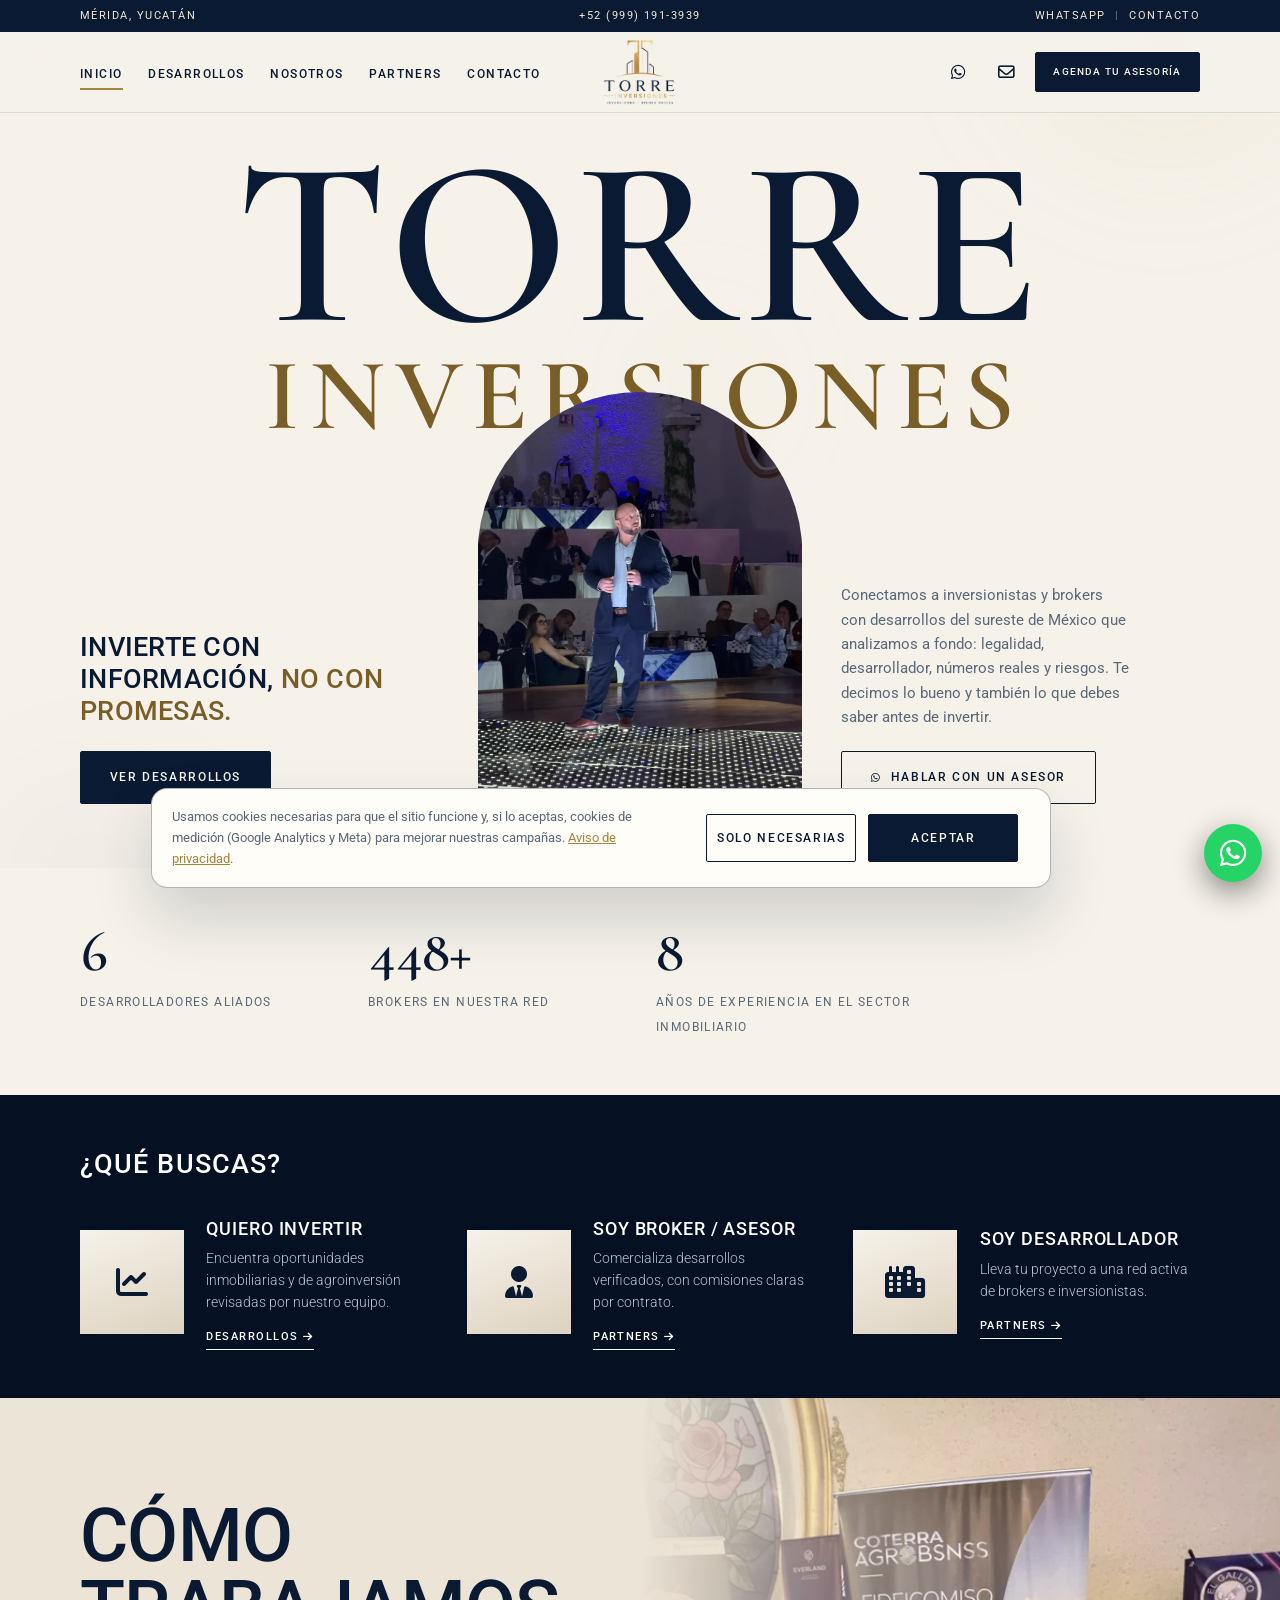
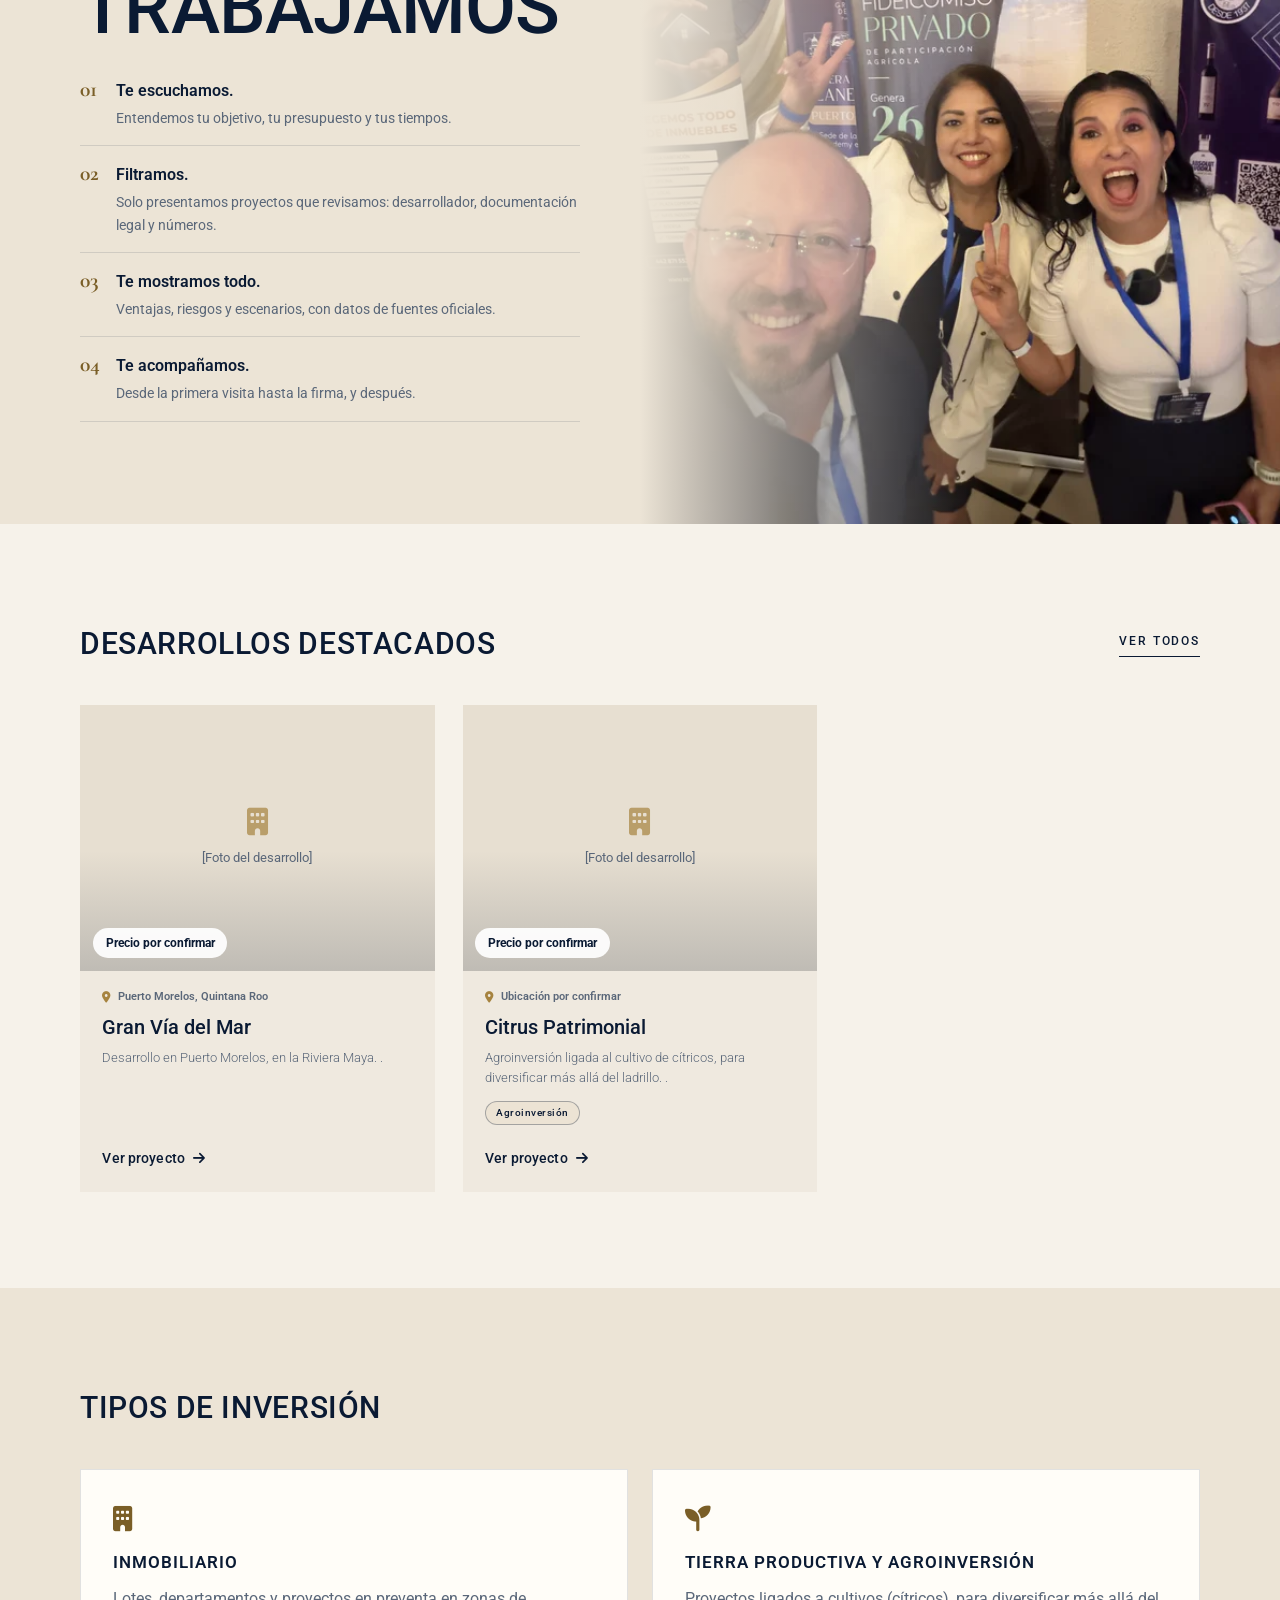
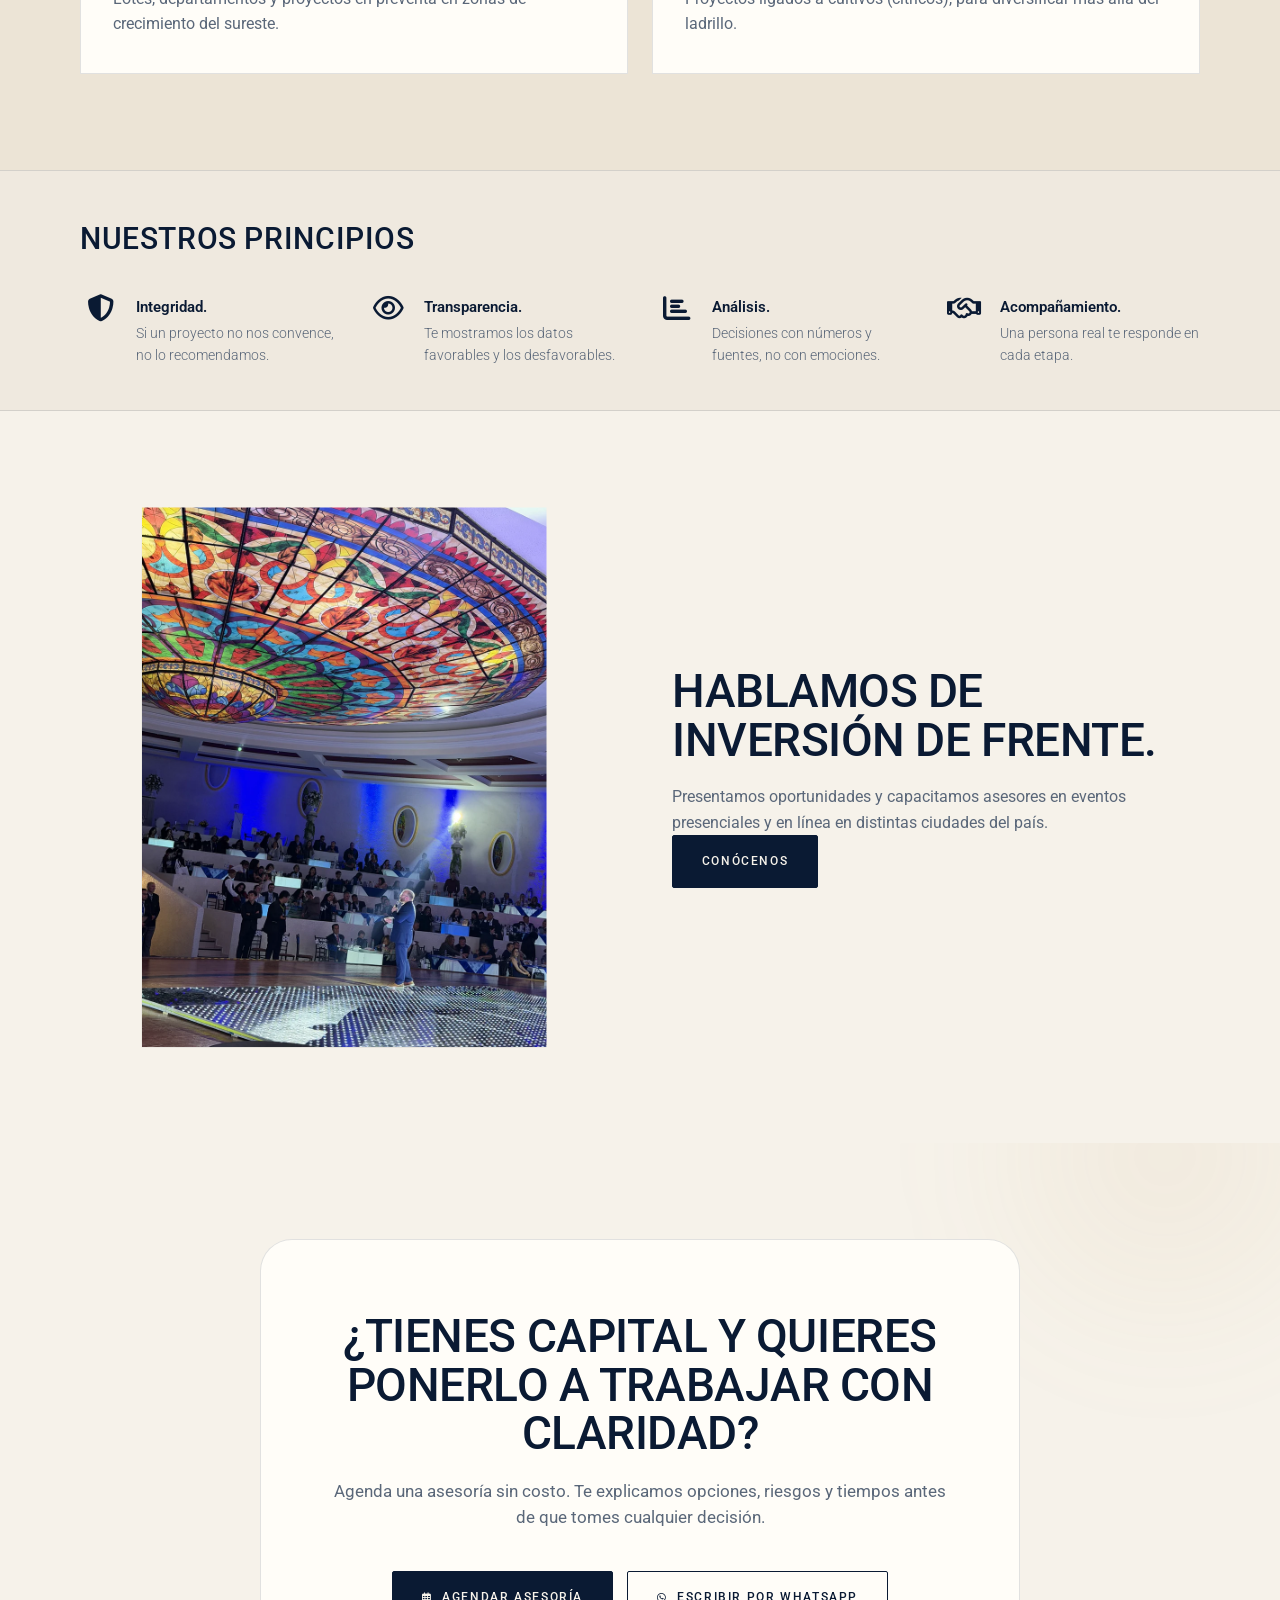
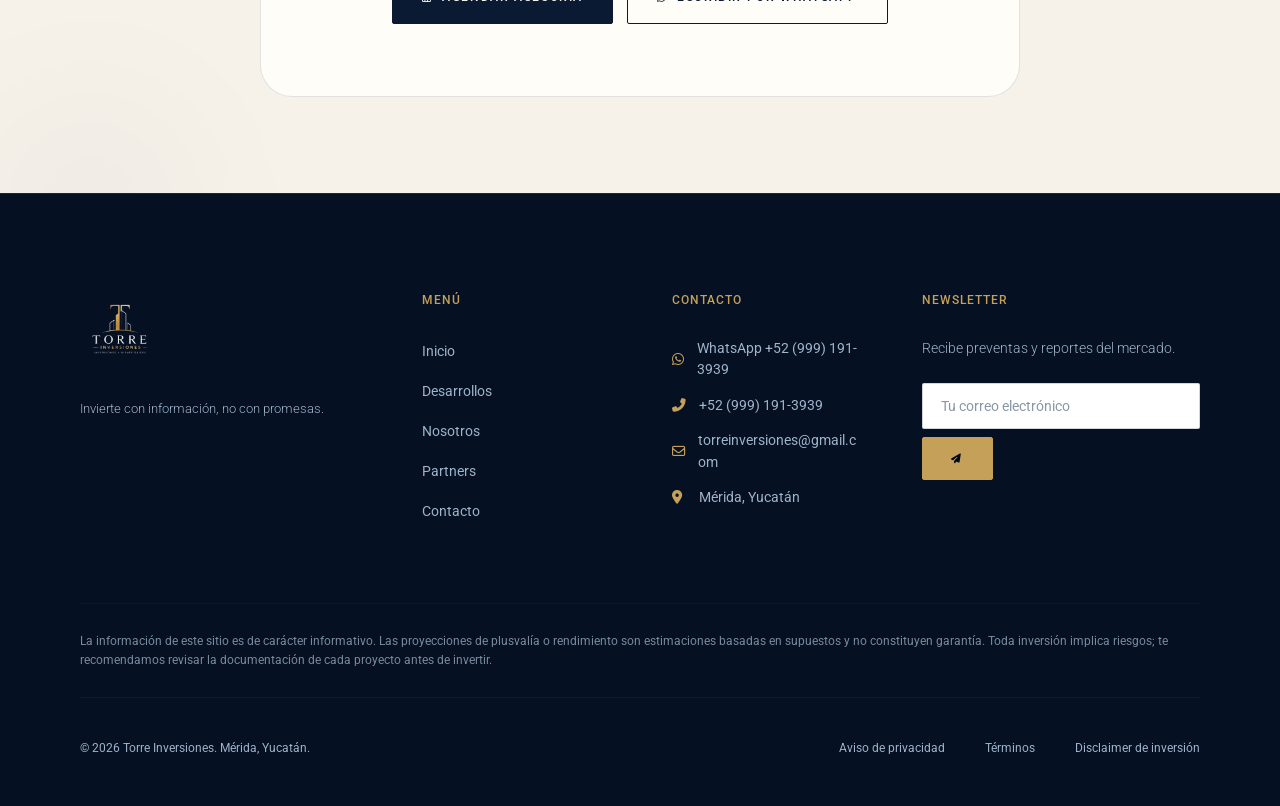
==== commit 6dd2bd4e: "Tema claro editorial, animaciones orgánicas y textos del brief - Todo el sitio en fondo marfil con t" ====
--- a/index.html
+++ b/index.html
@@ -14,26 +14,25 @@
     <link rel="preconnect" href="https://fonts.googleapis.com">
     <link rel="preconnect" href="https://fonts.gstatic.com" crossorigin>
     <link rel="stylesheet" href="https://cdnjs.cloudflare.com/ajax/libs/font-awesome/6.4.0/css/all.min.css">
-    <link rel="stylesheet" href="index.css?v=2.1">
+    <link rel="stylesheet" href="index.css?v=6.8">
 </head>
-<body data-page="inicio" data-wa-msg="Hola, me gustaría hablar con un asesor de Torre Inversiones.">
+<body class="theme-light" data-page="inicio" data-wa-msg="Hola, me gustaría hablar con un asesor de Torre Inversiones.">
 
     <div id="site-header"></div>
 
     <main>
-        <!-- Bloque 1 · Hero -->
-        <section class="hero-home" data-img="heroInicio">
-            <div class="hero-home-video" data-hero-video></div>
-            <div class="hero-home-overlay"></div>
-            <div class="container hero-home-content reveal">
-                <span class="eyebrow">Torre Inversiones · Sureste de México</span>
-                <h1 class="title-large">Invierte con información, <span class="text-gradient-gold">no con promesas.</span></h1>
-                <p class="hero-description">
-                    Conectamos a inversionistas y brokers con desarrollos del sureste de México que analizamos a fondo: legalidad, desarrollador, números reales y riesgos. Te decimos lo bueno y también lo que debes saber antes de invertir.
-                </p>
-                <div class="hero-cta-group">
-                    <a href="desarrollos.html" class="btn btn-primary">Ver desarrollos <i class="fas fa-arrow-right"></i></a>
-                    <a href="#" data-wa="Hola, me gustaría hablar con un asesor de Torre Inversiones." class="btn btn-secondary"><i class="fab fa-whatsapp"></i> Hablar con un asesor</a>
+        <!-- Bloque 1 · Hero (textos del brief) -->
+        <section class="hero-home hero-editorial">
+            <div class="container hero-ed">
+                <p class="hero-wordmark" aria-hidden="true"><span class="wm-main">TORRE</span><span class="wm-sub">INVERSIONES</span></p>
+                <figure class="media-split-photo hero-ed-photo" data-img-tag="heroInicio" data-sizes="(min-width: 900px) 30vw, 80vw" data-alt="Daniel Torre presentando frente a la audiencia en un evento de Torre Inversiones"></figure>
+                <div class="hero-ed-left reveal">
+                    <h1 class="hero-ed-title">Invierte con información, <span class="accent">no con promesas.</span></h1>
+                    <a href="desarrollos.html" class="btn btn-dark">Ver desarrollos</a>
+                </div>
+                <div class="hero-ed-right reveal reveal-delay-1">
+                    <p class="hero-ed-sub">Conectamos a inversionistas y brokers con desarrollos del sureste de México que analizamos a fondo: legalidad, desarrollador, números reales y riesgos. Te decimos lo bueno y también lo que debes saber antes de invertir.</p>
+                    <a href="#" data-wa="Hola, me gustaría hablar con un asesor de Torre Inversiones." class="btn btn-outline-dark"><i class="fab fa-whatsapp"></i> Hablar con un asesor</a>
                 </div>
             </div>
         </section>
@@ -43,80 +42,79 @@
             <div class="container"><div class="trust-grid"></div></div>
         </section>
 
-        <!-- Bloque 3 · ¿Qué buscas? -->
-        <section class="section-padding">
+        <!-- Bloque 3 · ¿Qué buscas? (selector de público) -->
+        <section class="band-dark">
             <div class="container">
-                <div class="section-header reveal">
-                    <span class="eyebrow">Tu camino</span>
-                    <h2 class="title-medium">¿Qué buscas?</h2>
-                </div>
-                <div class="audience-grid">
-                    <a href="desarrollos.html" class="audience-card reveal">
-                        <i class="fas fa-chart-line"></i>
-                        <h3>Quiero invertir</h3>
-                        <p>Encuentra oportunidades inmobiliarias y de agroinversión revisadas por nuestro equipo.</p>
-                        <span class="audience-link">Ver desarrollos <i class="fas fa-arrow-right"></i></span>
+                <h2 class="band-title reveal">¿Qué buscas?</h2>
+                <div class="audience-grid band-grid">
+                    <a href="desarrollos.html" class="audience-card band-card">
+                        <span class="band-thumb"><i class="fas fa-chart-line"></i></span>
+                        <span class="band-text">
+                            <h3>Quiero invertir</h3>
+                            <p>Encuentra oportunidades inmobiliarias y de agroinversión revisadas por nuestro equipo.</p>
+                            <span class="audience-link">Desarrollos <i class="fas fa-arrow-right"></i></span>
+                        </span>
                     </a>
-                    <a href="partners.html#brokers" class="audience-card reveal reveal-delay-1">
-                        <i class="fas fa-user-tie"></i>
-                        <h3>Soy broker / asesor</h3>
-                        <p>Comercializa desarrollos verificados, con comisiones claras por contrato.</p>
-                        <span class="audience-link">Ir a Partners <i class="fas fa-arrow-right"></i></span>
+                    <a href="partners.html#brokers" class="audience-card band-card">
+                        <span class="band-thumb"><i class="fas fa-user-tie"></i></span>
+                        <span class="band-text">
+                            <h3>Soy broker / asesor</h3>
+                            <p>Comercializa desarrollos verificados, con comisiones claras por contrato.</p>
+                            <span class="audience-link">Partners <i class="fas fa-arrow-right"></i></span>
+                        </span>
                     </a>
-                    <a href="partners.html#desarrolladores" class="audience-card reveal reveal-delay-2">
-                        <i class="fas fa-city"></i>
-                        <h3>Soy desarrollador</h3>
-                        <p>Lleva tu proyecto a una red activa de brokers e inversionistas.</p>
-                        <span class="audience-link">Ir a Partners <i class="fas fa-arrow-right"></i></span>
+                    <a href="partners.html#desarrolladores" class="audience-card band-card">
+                        <span class="band-thumb"><i class="fas fa-city"></i></span>
+                        <span class="band-text">
+                            <h3>Soy desarrollador</h3>
+                            <p>Lleva tu proyecto a una red activa de brokers e inversionistas.</p>
+                            <span class="audience-link">Partners <i class="fas fa-arrow-right"></i></span>
+                        </span>
                     </a>
                 </div>
             </div>
         </section>
 
-        <!-- Bloque 4 · Cómo trabajamos -->
-        <section class="section-padding section-alt">
+        <!-- Bloque 4 · Cómo trabajamos (4 pasos) -->
+        <section class="feature-banner">
+            <figure class="media-split-photo feature-banner-media" data-img-tag="inicioTipos" data-sizes="(min-width: 900px) 60vw, 100vw" data-alt="Equipo de Torre Inversiones con asistentes a un evento"></figure>
             <div class="container">
-                <div class="section-header reveal">
-                    <span class="eyebrow">Método</span>
-                    <h2 class="title-medium">Cómo trabajamos</h2>
+                <div class="feature-banner-content">
+                    <h2 class="banner-title reveal">Cómo<br>trabajamos</h2>
+                    <ol class="banner-steps banner-steps-full">
+                        <li><span>01</span><div><h3>Te escuchamos.</h3><p>Entendemos tu objetivo, tu presupuesto y tus tiempos.</p></div></li>
+                        <li><span>02</span><div><h3>Filtramos.</h3><p>Solo presentamos proyectos que revisamos: desarrollador, documentación legal y números.</p></div></li>
+                        <li><span>03</span><div><h3>Te mostramos todo.</h3><p>Ventajas, riesgos y escenarios, con datos de fuentes oficiales.</p></div></li>
+                        <li><span>04</span><div><h3>Te acompañamos.</h3><p>Desde la primera visita hasta la firma, y después.</p></div></li>
+                    </ol>
                 </div>
-                <ol class="steps-grid">
-                    <li class="step-card reveal"><span class="step-num">1</span><h3>Te escuchamos.</h3><p>Entendemos tu objetivo, tu presupuesto y tus tiempos.</p></li>
-                    <li class="step-card reveal reveal-delay-1"><span class="step-num">2</span><h3>Filtramos.</h3><p>Solo presentamos proyectos que revisamos: desarrollador, documentación legal y números.</p></li>
-                    <li class="step-card reveal reveal-delay-2"><span class="step-num">3</span><h3>Te mostramos todo.</h3><p>Ventajas, riesgos y escenarios, con datos de fuentes oficiales.</p></li>
-                    <li class="step-card reveal reveal-delay-3"><span class="step-num">4</span><h3>Te acompañamos.</h3><p>Desde la primera visita hasta la firma, y después.</p></li>
-                </ol>
             </div>
         </section>
 
         <!-- Bloque 5 · Desarrollos destacados -->
         <section class="section-padding">
             <div class="container">
-                <div class="section-header reveal">
-                    <span class="eyebrow">Catálogo</span>
-                    <h2 class="title-medium">Desarrollos destacados</h2>
+                <div class="row-head reveal">
+                    <h2 class="row-title">Desarrollos destacados</h2>
+                    <a href="desarrollos.html" class="link-underline">Ver todos</a>
                 </div>
                 <div class="properties-grid" id="featuredGrid"></div>
-                <div class="properties-cta-container">
-                    <a href="desarrollos.html" class="btn btn-primary">Ver todos <i class="fas fa-th-large"></i></a>
-                </div>
             </div>
         </section>
 
         <!-- Bloque 6 · Tipos de inversión -->
         <section class="section-padding section-alt">
             <div class="container">
-                <div class="section-header reveal">
-                    <span class="eyebrow">Opciones</span>
-                    <h2 class="title-medium">Tipos de inversión</h2>
+                <div class="row-head reveal">
+                    <h2 class="row-title">Tipos de inversión</h2>
                 </div>
-                <div class="cards-2">
-                    <div class="info-card reveal">
+                <div class="cards-2 types-grid">
+                    <div class="type-card">
                         <i class="fas fa-building"></i>
                         <h3>Inmobiliario</h3>
                         <p>Lotes, departamentos y proyectos en preventa en zonas de crecimiento del sureste.</p>
                     </div>
-                    <div class="info-card reveal reveal-delay-1">
+                    <div class="type-card">
                         <i class="fas fa-seedling"></i>
                         <h3>Tierra productiva y agroinversión</h3>
                         <p>Proyectos ligados a cultivos (cítricos), para diversificar más allá del ladrillo.</p>
@@ -126,37 +124,35 @@
         </section>
 
         <!-- Bloque 7 · Nuestros principios -->
-        <section class="section-padding">
+        <section class="principles-strip">
             <div class="container">
-                <div class="section-header reveal">
-                    <span class="eyebrow">Valores</span>
-                    <h2 class="title-medium">Nuestros principios</h2>
-                </div>
+                <h2 class="row-title principles-title reveal">Nuestros principios</h2>
                 <div class="cards-4">
-                    <div class="principle reveal"><h3>Integridad.</h3><p>Si un proyecto no nos convence, no lo recomendamos.</p></div>
-                    <div class="principle reveal reveal-delay-1"><h3>Transparencia.</h3><p>Te mostramos los datos favorables y los desfavorables.</p></div>
-                    <div class="principle reveal reveal-delay-2"><h3>Análisis.</h3><p>Decisiones con números y fuentes, no con emociones.</p></div>
-                    <div class="principle reveal reveal-delay-3"><h3>Acompañamiento.</h3><p>Una persona real te responde en cada etapa.</p></div>
+                    <div class="principle"><i class="fas fa-shield-alt"></i><div><h3>Integridad.</h3><p>Si un proyecto no nos convence, no lo recomendamos.</p></div></div>
+                    <div class="principle"><i class="far fa-eye"></i><div><h3>Transparencia.</h3><p>Te mostramos los datos favorables y los desfavorables.</p></div></div>
+                    <div class="principle"><i class="fas fa-chart-bar"></i><div><h3>Análisis.</h3><p>Decisiones con números y fuentes, no con emociones.</p></div></div>
+                    <div class="principle"><i class="far fa-handshake"></i><div><h3>Acompañamiento.</h3><p>Una persona real te responde en cada etapa.</p></div></div>
                 </div>
             </div>
         </section>
 
         <!-- Bloque 8 · Banda de eventos -->
-        <section class="events-band" data-img="bandaEventos">
-            <div class="events-band-overlay"></div>
-            <div class="container events-band-content reveal">
-                <h2 class="title-medium">Hablamos de inversión de frente.</h2>
-                <p>Presentamos oportunidades y capacitamos asesores en eventos presenciales y en línea en distintas ciudades del país.</p>
-                <a href="nosotros.html#eventos" class="btn btn-secondary">Conócenos <i class="fas fa-arrow-right"></i></a>
+        <section class="section-padding">
+            <div class="container media-split reverse">
+                <div class="section-header reveal">
+                    <h2 class="banner-title banner-title-sm">Hablamos de inversión de frente.</h2>
+                    <p>Presentamos oportunidades y capacitamos asesores en eventos presenciales y en línea en distintas ciudades del país.</p>
+                    <a href="nosotros.html#eventos" class="btn btn-dark">Conócenos</a>
+                </div>
+                <figure class="media-split-photo reveal reveal-delay-1" data-img-tag="inicioDestacados" data-sizes="(min-width: 900px) 45vw, 100vw" data-alt="Daniel Torre frente a la audiencia bajo el domo del salón de eventos"></figure>
             </div>
         </section>
 
         <!-- Bloque 9 · Testimonios (solo reales y autorizados; se omite si no hay en config.js) -->
         <section class="section-padding" id="testimonios">
             <div class="container">
-                <div class="section-header reveal">
-                    <span class="eyebrow">Testimonios</span>
-                    <h2 class="title-medium">Lo que dicen quienes invierten con nosotros</h2>
+                <div class="row-head reveal">
+                    <h2 class="row-title">Testimonios</h2>
                 </div>
                 <div class="testimonials-grid"></div>
             </div>
@@ -165,11 +161,11 @@
         <!-- Bloque 10 · CTA final -->
         <section class="section-padding cta-final">
             <div class="container reveal">
-                <h2 class="title-medium">¿Tienes capital y quieres ponerlo a trabajar con claridad?</h2>
+                <h2 class="banner-title banner-title-sm">¿Tienes capital y quieres ponerlo a trabajar con claridad?</h2>
                 <p>Agenda una asesoría sin costo. Te explicamos opciones, riesgos y tiempos antes de que tomes cualquier decisión.</p>
                 <div class="hero-cta-group">
-                    <a href="contacto.html#agenda" class="btn btn-primary"><i class="far fa-calendar-alt"></i> Agendar asesoría</a>
-                    <a href="#" data-wa="Hola, quiero agendar una asesoría con Torre Inversiones." class="btn btn-secondary"><i class="fab fa-whatsapp"></i> Escribir por WhatsApp</a>
+                    <a href="contacto.html#agenda" class="btn btn-dark"><i class="far fa-calendar-alt"></i> Agendar asesoría</a>
+                    <a href="#" data-wa="Hola, quiero agendar una asesoría con Torre Inversiones." class="btn btn-outline-dark"><i class="fab fa-whatsapp"></i> Escribir por WhatsApp</a>
                 </div>
             </div>
         </section>
@@ -177,9 +173,9 @@
 
     <div id="site-footer"></div>
 
-    <script src="config.js?v=2.1"></script>
+    <script src="config.js?v=4.5"></script>
     <script src="desarrollos-data.js?v=2.0"></script>
-    <script src="layout.js?v=2.0"></script>
-    <script src="index.js?v=2.1"></script>
+    <script src="layout.js?v=2.8"></script>
+    <script src="index.js?v=4.1"></script>
 </body>
 </html>
--- a/index.css
+++ b/index.css
@@ -10,7 +10,8 @@
 /* ==========================================
    1. IMPORTACIÓN DE FUENTES & CONFIGURACIÓN
    ========================================== */
-@import url('https://fonts.googleapis.com/css2?family=Cormorant+Garamond:ital,wght@0,300;0,400;0,500;0,600;0,700;1,400&family=Montserrat:wght@300;400;500;600;700;800&display=swap');
+@import url('https://fonts.googleapis.com/css2?family=Roboto:ital,wght@0,300;0,400;0,500;0,700;0,900;1,400&display=swap');
+@import url('https://fonts.googleapis.com/css2?family=Cormorant+Garamond:wght@500;600;700&display=swap');
 
 :root {
     /* Paleta de Colores de Lujo (Identidad Torre Inversiones) */
@@ -2007,5 +2008,552 @@
 .aside-ext { text-align: center; font-size: .75rem; }
 .filter-field .form-control { width: 100%; }
 
-/* Galería de eventos: fotos verticales encuadradas hacia el ponente */
-.gallery-item img { object-position: center 35%; }
+
+/* ==========================================
+   17. FOTOS DE EVENTOS — siempre completas, sin recortes
+   ========================================== */
+
+/* Foto completa: respeta su proporción original; solo se escala */
+.media-split-photo { margin: 0; display: none; justify-content: center; align-items: center; }
+.media-split-photo.has-img { display: flex; }
+.media-split-photo img { display: block; width: auto; height: auto; max-width: 100%; max-height: 540px; border-radius: var(--radius-md); border: 1px solid var(--color-border); box-shadow: var(--shadow-premium); }
+
+/* Texto + foto lado a lado */
+.media-split { display: grid; gap: 2.5rem; align-items: center; }
+.media-split .section-header { text-align: left; margin-bottom: 0; }
+.media-split .section-header p { max-width: 520px; }
+.section-intro { margin-bottom: 3.5rem; }
+@media (min-width: 900px) {
+    .media-split { grid-template-columns: 1fr 1fr; gap: 4rem; }
+    .media-split.reverse .media-split-photo { order: -1; }
+    /* Sección sin foto (para no repetir imágenes): el texto ocupa todo el ancho */
+    .media-split:not(:has(.media-split-photo.has-img)) { grid-template-columns: 1fr; }
+}
+
+/* Portadas con foto a un lado (Inicio, Nosotros, Partners, Contacto) */
+.hero-split { display: grid; gap: 2.5rem; align-items: center; }
+.hero-split .hero-home-content { max-width: none; margin-left: 0; }
+.hero-split .hero-figure img { max-height: min(72vh, 620px); }
+@media (min-width: 900px) { .hero-split { grid-template-columns: 7fr 5fr; gap: 4rem; } }
+.hero-split-section { min-height: auto; }
+.internal-hero.hero-photo { text-align: left; padding-bottom: 5rem; }
+.internal-hero.hero-photo .internal-hero-subtitle { margin: 0; }
+.internal-hero.hero-photo .hero-cta-group.center { justify-content: flex-start; }
+.internal-hero.hero-photo::before { display: none; }
+
+/* Llamado final */
+.cta-split { text-align: left; }
+.cta-split .container { max-width: var(--max-width); }
+.cta-split .hero-cta-group { justify-content: flex-start; }
+
+/* Retrato en Nosotros: completo */
+.story-photo.has-img { display: flex; justify-content: center; }
+.story-photo img { width: auto; max-width: 100%; height: auto; max-height: 600px; object-fit: contain; box-shadow: var(--shadow-premium); border: 1px solid var(--color-border); }
+
+/* Galería tipo mampostería: cada foto en su proporción */
+.gallery-grid.gallery-mosaic { display: block; columns: 2; column-gap: 1rem; }
+.gallery-mosaic .gallery-item { aspect-ratio: auto; break-inside: avoid; margin: 0 0 1rem; border: 1px solid var(--color-border); cursor: zoom-in; transition: border-color .3s; }
+.gallery-mosaic .gallery-item img { display: block; width: 100%; height: auto; }
+.gallery-mosaic .gallery-item:hover { border-color: var(--color-border-hover); }
+@media (min-width: 768px) { .gallery-grid.gallery-mosaic { columns: 3; column-gap: 1.25rem; } .gallery-mosaic .gallery-item { margin-bottom: 1.25rem; } }
+
+/* Visor de fotos */
+.lightbox { position: fixed; inset: 0; z-index: 3000; display: none; align-items: center; justify-content: center; padding: 4rem 1rem; background: rgba(2,8,19,.95); }
+.lightbox.open { display: flex; animation: lbIn .25s ease; }
+.lightbox img { max-width: min(1200px, 100%); max-height: 100%; width: auto; height: auto; object-fit: contain; border-radius: var(--radius-sm); }
+.lightbox-btn { position: absolute; width: 48px; height: 48px; border-radius: 50%; border: 1px solid var(--color-border-hover); background: rgba(8,22,44,.85); color: var(--color-gold); font-size: 1.1rem; cursor: pointer; display: grid; place-items: center; transition: background .3s, color .3s; }
+.lightbox-btn:hover { background: var(--color-gold); color: var(--color-text-dark); }
+.lightbox-close { top: 1rem; right: 1rem; }
+.lightbox-prev { left: 1rem; top: 50%; transform: translateY(-50%); }
+.lightbox-next { right: 1rem; top: 50%; transform: translateY(-50%); }
+.lightbox-count { position: absolute; bottom: 1.25rem; left: 50%; transform: translateX(-50%); color: var(--color-text-muted); font-size: .8rem; letter-spacing: .15em; }
+@keyframes lbIn { from { opacity: 0; } to { opacity: 1; } }
+
+/* Carrusel de eventos (solo en Nosotros): altura fija, ancho según cada foto, sin recortes */
+.photo-carousel { overflow: hidden; margin: 0 calc(-1 * var(--carousel-bleed, 0px)); -webkit-mask-image: linear-gradient(90deg, transparent, #000 6%, #000 94%, transparent); mask-image: linear-gradient(90deg, transparent, #000 6%, #000 94%, transparent); }
+.photo-carousel-track { display: flex; gap: 1.25rem; width: max-content; margin: 0 auto; }
+.photo-carousel.is-moving .photo-carousel-track { margin: 0; animation: carrusel var(--carousel-dur, 30s) ease-in-out infinite alternate; }
+.photo-carousel:hover .photo-carousel-track { animation-play-state: paused; }
+.photo-carousel .gallery-item { flex: none; aspect-ratio: auto; height: 300px; border: 1px solid var(--color-border); border-radius: var(--radius-md); cursor: zoom-in; }
+.photo-carousel .gallery-item img { display: block; height: 100%; width: auto; object-fit: contain; }
+.photo-carousel .gallery-item figcaption { letter-spacing: .12em; text-transform: uppercase; font-size: .68rem; color: var(--color-text-light); }
+@keyframes carrusel { from { transform: translateX(0); } to { transform: translateX(var(--carousel-shift, 0px)); } }
+@media (min-width: 768px) { .photo-carousel .gallery-item { height: 380px; } }
+@media (prefers-reduced-motion: reduce) { .photo-carousel { overflow-x: auto; } .photo-carousel-track { animation: none; } }
+
+/* ==========================================
+   19. REDISEÑO 2026 — estilo limpio (Roboto, tarjetas redondeadas,
+       listas con divisores). Mismos colores, fotos y contenido.
+   ========================================== */
+:root {
+    --font-serif: 'Roboto', system-ui, -apple-system, sans-serif;
+    --font-sans: 'Roboto', system-ui, -apple-system, sans-serif;
+    --radius-xl: 32px;
+}
+body { font-weight: 400; line-height: 1.6; }
+
+/* Títulos: sans grande y firme, como la referencia */
+.title-large, .title-medium, .internal-hero-title { font-family: var(--font-sans); font-weight: 500; letter-spacing: -0.02em; }
+.title-large { font-size: clamp(2.5rem, 5vw, 4.25rem); line-height: 1.08; }
+.title-medium { font-size: clamp(2rem, 3.4vw, 3rem); line-height: 1.12; }
+.internal-hero-title { line-height: 1.1; }
+.text-gradient-gold { background: none; -webkit-text-fill-color: var(--color-gold-light); color: var(--color-gold-light); }
+.eyebrow { font-size: .72rem; font-weight: 500; letter-spacing: .18em; }
+.eyebrow::before { width: 18px; }
+.section-header p, .hero-description, .internal-hero-subtitle, .cta-final p { font-weight: 400; }
+.audience-card h3, .info-card h3, .principle h3, .property-title, .dev-name, .legal-page h2,
+.trust-number, .step-num, .stat-number, .signature { font-family: var(--font-sans); }
+
+/* Header: más ligero, links sin mayúsculas */
+.navbar { height: 88px; }
+.header-scrolled .navbar { height: 72px; }
+.nav-logo img { height: 62px; }
+.header-scrolled .nav-logo img { height: 50px; }
+.nav-link { font-size: .9rem; font-weight: 400; letter-spacing: 0; text-transform: none; }
+.nav-menu { gap: 2.25rem; }
+
+/* Botones tipo píldora */
+.btn { border-radius: 999px; text-transform: none; letter-spacing: .01em; font-size: .9rem; font-weight: 500; padding: .8rem 1.7rem; }
+.btn-primary { background: var(--color-gold); border-color: var(--color-gold); box-shadow: none; }
+.btn-primary:hover { background: var(--color-gold-light); }
+.btn-secondary { background: transparent; border-color: rgba(255,255,255,.22); }
+.btn-whatsapp { border-radius: 999px; text-transform: none; font-size: .9rem; font-weight: 500; letter-spacing: .01em; }
+.nav-cta { font-size: .82rem; padding: .6rem 1.25rem; }
+.audience-link, .property-link { text-transform: none; letter-spacing: .01em; font-size: .85rem; font-weight: 500; }
+
+/* Hero: tarjeta grande redondeada con la foto completa adentro */
+.hero-home.hero-split-section { min-height: auto; padding: 112px 0 2rem; background: var(--color-bg-deep); }
+.hero-split-section .hero-split {
+    position: relative; overflow: hidden;
+    padding: clamp(2rem, 5vw, 4.5rem);
+    border-radius: var(--radius-xl);
+    background:
+        radial-gradient(circle at 85% 10%, rgba(197,160,89,.18), transparent 55%),
+        linear-gradient(150deg, #0c2244 0%, var(--color-bg-card) 55%, var(--color-bg-dark) 100%);
+    border: 1px solid rgba(255,255,255,.06);
+}
+@media (max-width: 1239px) { .hero-split-section > .container.hero-split { width: calc(100% - 2rem); } }
+.hero-split-section .media-split-photo img { border-radius: 22px; border: 0; }
+.hero-split-section .hero-cta-group { margin-bottom: 0; }
+
+/* Subpáginas con portada de foto: misma tarjeta */
+.internal-hero.hero-photo { padding-top: 112px; padding-bottom: 2rem; background: var(--color-bg-deep); border: 0; }
+.internal-hero.hero-photo > .container {
+    padding: clamp(2rem, 5vw, 4.5rem); border-radius: var(--radius-xl);
+    background: radial-gradient(circle at 85% 10%, rgba(197,160,89,.18), transparent 55%), linear-gradient(150deg, #0c2244 0%, var(--color-bg-card) 55%, var(--color-bg-dark) 100%);
+    border: 1px solid rgba(255,255,255,.06);
+}
+@media (max-width: 1239px) { .internal-hero.hero-photo > .container { width: calc(100% - 2rem); } }
+.internal-hero:not(.hero-photo) { padding-top: 180px; }
+
+/* Cifras: números grandes, alineados a la izquierda */
+.trust-bar { background: transparent; border: 0; padding: 3rem 0 1rem; }
+.trust-grid { grid-template-columns: repeat(2, 1fr); gap: 2.5rem 2rem; text-align: left; }
+@media (min-width: 900px) { .trust-grid { grid-template-columns: repeat(4, 1fr); } }
+.trust-number { font-size: clamp(2.4rem, 4vw, 3.25rem); font-weight: 500; letter-spacing: -0.02em; line-height: 1; margin-bottom: .4rem; }
+.trust-label { text-transform: none; letter-spacing: 0; font-size: .9rem; }
+
+/* Secciones: menos aire vertical, títulos a la izquierda */
+.section-padding { padding: 6rem 0; }
+.section-alt { border: 0; }
+.section-header p { font-size: 1rem; }
+.media-split-photo img { border-radius: 24px; border: 0; }
+
+/* Tarjetas: esquinas amplias, sin borde dorado, más planas */
+.audience-card, .info-card, .form-panel, .event-signup, .aside-card, .catalog-filters, .contact-form-wrapper {
+    border-radius: 26px; border-color: rgba(255,255,255,.06);
+}
+.audience-card { padding: 2rem; gap: .75rem; }
+.audience-card > i, .info-card > i {
+    width: 52px; height: 52px; border-radius: 50%; display: grid; place-items: center;
+    font-size: 1.2rem; background: var(--color-gold); color: var(--color-text-dark);
+}
+.audience-card h3, .info-card h3 { font-size: 1.35rem; font-weight: 500; letter-spacing: -0.01em; }
+.audience-card:hover { box-shadow: 0 18px 40px rgba(0,0,0,.4); }
+.property-card { border-radius: 26px; }
+.property-title { font-size: 1.25rem; font-weight: 500; }
+
+/* Pasos: lista con icono circular y divisores (como la referencia) */
+.steps-grid { gap: 0 2.5rem; }
+.step-card {
+    display: grid; grid-template-columns: auto 1fr; column-gap: 1.25rem; align-items: start;
+    padding: 1.5rem 0; background: none; border: 0; border-bottom: 1px solid rgba(255,255,255,.12); border-radius: 0;
+}
+.step-card > :not(.step-num) { grid-column: 2; }
+.step-num {
+    grid-row: span 2; margin: 0; width: 44px; height: 44px; font-size: 1rem; font-weight: 500;
+    background: var(--color-gold); color: var(--color-text-dark); border: 0;
+}
+.step-card h3 { font-size: 1.1rem; font-weight: 500; margin-bottom: .3rem; }
+.step-card p { font-size: .9rem; }
+@media (min-width: 768px) { .steps-grid:not(.steps-list) { grid-template-columns: repeat(2, 1fr); } }
+@media (min-width: 1024px) { .steps-grid.steps-3 { grid-template-columns: repeat(3, 1fr); } .steps-grid:not(.steps-list):not(.steps-3) { grid-template-columns: repeat(2, 1fr); } }
+
+/* Inicio · Cómo trabajamos: foto a un lado, texto + lista al otro */
+.method-split { align-items: start; }
+.method-content .section-header { margin-bottom: 1.5rem; }
+.steps-list { grid-template-columns: 1fr !important; }
+@media (min-width: 900px) { .method-split .media-split-photo { position: sticky; top: 110px; } }
+
+/* Principios: título blanco, línea dorada fina */
+.principle { border-top: 1px solid var(--color-gold); }
+.principle h3 { font-size: 1.25rem; font-weight: 500; color: var(--color-text-light); }
+
+/* CTA final en tarjeta */
+.cta-final { background: var(--color-bg-deep); }
+.cta-final > .container {
+    padding: clamp(2.5rem, 6vw, 4.5rem) clamp(1.5rem, 5vw, 4rem); border-radius: var(--radius-xl);
+    background: radial-gradient(circle at 50% 0%, rgba(197,160,89,.16), transparent 60%), var(--color-bg-card);
+    border: 1px solid rgba(255,255,255,.06);
+}
+@media (max-width: 1239px) { .cta-final > .container { width: calc(100% - 2rem); } }
+
+/* Footer / formularios: títulos sin tanto tracking */
+.footer-col-title { letter-spacing: .08em; font-weight: 500; }
+.form-group label, .filter-field label, .radio-group legend { letter-spacing: .04em; font-weight: 500; }
+.form-control { border-radius: 12px; }
+.filter-btn { text-transform: none; letter-spacing: 0; font-size: .85rem; }
+.property-body > .property-link { letter-spacing: .01em; font-size: .85rem; }
+
+/* ==========================================
+   MOVIMIENTO ORGÁNICO (ver layout.js)
+   Solo se activa con .motion-ok (JS presente y sin "reducir movimiento").
+   ========================================== */
+/* Revelado más suave: menos desplazamiento y un leve desenfoque que se aclara */
+.motion-ok .reveal { transform: translateY(24px); filter: blur(6px); transition: opacity 1.1s cubic-bezier(0.22, 1, 0.36, 1), transform 1.1s cubic-bezier(0.22, 1, 0.36, 1), filter 1.1s ease; }
+.motion-ok .reveal.active { transform: none; filter: none; }
+
+/* Luces ambientales detrás del contenido */
+.has-ambient { position: relative; isolation: isolate; overflow: hidden; }
+.ambient { position: absolute; inset: 0; z-index: -1; pointer-events: none; overflow: hidden; }
+.ambient span { position: absolute; display: block; border-radius: 42% 58% 63% 37% / 41% 44% 56% 59%; filter: blur(60px); opacity: .5; will-change: transform; }
+.ambient span:nth-child(1) { width: 38vmax; height: 38vmax; top: -18vmax; right: -10vmax; background: radial-gradient(circle, rgba(197,160,89,.20), transparent 65%); animation: m-drift-a 26s ease-in-out infinite alternate; }
+.ambient span:nth-child(2) { width: 30vmax; height: 30vmax; bottom: -16vmax; left: -8vmax; background: radial-gradient(circle, rgba(60,110,180,.16), transparent 65%); animation: m-drift-b 34s ease-in-out infinite alternate; }
+.ambient span:nth-child(3) { width: 20vmax; height: 20vmax; top: 30%; left: 45%; background: radial-gradient(circle, rgba(223,186,107,.10), transparent 65%); animation: m-drift-c 41s ease-in-out infinite alternate; }
+@keyframes m-drift-a { 0% { transform: translate(0,0) rotate(0deg) scale(1); } 50% { transform: translate(-6vmax,4vmax) rotate(40deg) scale(1.08); } 100% { transform: translate(-2vmax,8vmax) rotate(90deg) scale(.95); } }
+@keyframes m-drift-b { 0% { transform: translate(0,0) rotate(0deg) scale(1); } 50% { transform: translate(5vmax,-3vmax) rotate(-35deg) scale(1.1); } 100% { transform: translate(8vmax,-6vmax) rotate(-80deg) scale(1); } }
+@keyframes m-drift-c { 0% { transform: translate(0,0) scale(.9); opacity: .35; } 100% { transform: translate(-10vmax,-4vmax) scale(1.15); opacity: .6; } }
+/* El héroe de Inicio ya tiene su capa oscura: la luz va encima de la foto pero debajo del texto */
+.hero-home.has-ambient .ambient { z-index: 0; }
+
+/* Tarjetas y listas: entran escalonadas desde abajo */
+.motion-ok .m-rise { opacity: 0; transform: translateY(18px); transition: opacity .9s cubic-bezier(0.22, 1, 0.36, 1), transform .9s cubic-bezier(0.22, 1, 0.36, 1); transition-delay: calc(var(--m-i, 0) * 90ms); }
+.motion-ok .m-rise.in { opacity: 1; transform: none; }
+/* Después de entrar, el hover vuelve a ser inmediato */
+.motion-ok .m-rise.in:hover { transition-delay: 0s; }
+
+/* Fotos: se abren desde el centro, recortadas dentro de su propia caja */
+.motion-ok .m-open img { clip-path: inset(6% 6% 6% 6% round 18px); opacity: .001; transition: clip-path 1.4s cubic-bezier(0.22, 1, 0.36, 1), opacity 1s ease; }
+.motion-ok .m-open.in img { clip-path: inset(0 0 0 0 round 0); opacity: 1; }
+
+/* Cifras: números tabulares para que no bailen al contar */
+.trust-number { font-variant-numeric: tabular-nums; }
+
+/* Botón flotante de WhatsApp: un halo que respira cada tanto, por fuera del botón */
+.motion-ok .wa-float::after { content: ''; position: absolute; inset: 0; border-radius: 50%; box-shadow: 0 0 0 0 rgba(37,211,102,.45); animation: m-halo 7s ease-out infinite 3s; pointer-events: none; }
+@keyframes m-halo { 0%, 70% { box-shadow: 0 0 0 0 rgba(37,211,102,.4); } 85% { box-shadow: 0 0 0 14px rgba(37,211,102,0); } 100% { box-shadow: 0 0 0 0 rgba(37,211,102,0); } }
+
+@media (prefers-reduced-motion: reduce) {
+    .ambient { display: none; }
+    .reveal { opacity: 1; transform: none; filter: none; transition: none; }
+}
+
+
+/* ==========================================
+   21. VISTA PREVIA · TEMA CLARO + DISEÑO EDITORIAL
+   Solo aplica a páginas con <body class="theme-light"> y/o data-header="editorial"
+   (hoy: inicio-claro.html). El resto del sitio no cambia.
+   Colores invertidos: fondo marfil, texto azul noche, dorado como acento.
+   ========================================== */
+body.theme-light {
+    --color-bg-deep: #f6f2ea;
+    --color-bg-dark: #ece4d6;
+    --color-bg-card: #fffdf8;
+    --color-bg-glass: rgba(246, 242, 234, 0.9);
+    --color-bg-input: #ffffff;
+    --color-gold: #a6833f;
+    --color-gold-light: #b8955a;
+    --color-gold-dark: #7a5e27;
+    --color-gold-glow: rgba(166, 131, 63, 0.18);
+    --color-text-light: #0a1a33;
+    --color-text-muted: #5a6779;
+    --color-text-dark: #0a1a33;
+    --color-border: rgba(10, 26, 51, 0.12);
+    --color-border-hover: rgba(10, 26, 51, 0.32);
+    --navy: #0a1a33;
+    --navy-deep: #051022;
+    --ivory: #f6f2ea;
+    --sand: #ece4d6;
+    --font-display: 'Cormorant Garamond', Georgia, 'Times New Roman', serif;
+    --shadow-premium: 0 30px 60px rgba(10, 26, 51, 0.16);
+    --shadow-glow: 0 15px 35px rgba(10, 26, 51, 0.12);
+}
+/* Zonas que se quedan oscuras (como la banda negra de la referencia y el pie) */
+.theme-light .footer, .theme-light .band-dark {
+    --color-bg-deep: #020813; --color-bg-dark: #051022; --color-bg-card: #08162c;
+    --color-gold: #c5a059; --color-gold-light: #dfba6b; --color-gold-dark: #a27e38;
+    --color-text-light: #ffffff; --color-text-muted: #9fb3ca; --color-text-dark: #020813;
+    --color-border: rgba(197, 160, 89, 0.15); --color-border-hover: rgba(197, 160, 89, 0.4);
+    color: var(--color-text-light);
+}
+.theme-light .footer { background: var(--navy-deep); }
+.theme-light .accent { color: var(--color-gold-dark); }
+.theme-light .text-gradient-gold { -webkit-text-fill-color: var(--color-gold-dark); color: var(--color-gold-dark); }
+.theme-light .header { background: var(--color-bg-glass); box-shadow: none; border-bottom: 1px solid var(--color-border); }
+.theme-light .header-scrolled { box-shadow: 0 10px 30px rgba(10, 26, 51, 0.08); }
+.theme-light .section-alt { background: var(--sand); }
+.theme-light .property-card:hover { box-shadow: 0 30px 60px rgba(10, 26, 51, 0.14); }
+.theme-light .btn-secondary { background: transparent; border-color: var(--color-border-hover); }
+.theme-light .ambient span:nth-child(2) { background: radial-gradient(circle, rgba(10, 26, 51, 0.07), transparent 65%); }
+.theme-light .cta-final > .container { background: var(--color-bg-card); border-color: var(--color-border); }
+.theme-light .trust-bar { padding: 3.5rem 0; }
+.theme-light .trust-number { font-family: var(--font-display); font-weight: 600; color: var(--navy); font-size: clamp(2.6rem, 4.5vw, 3.6rem); }
+.theme-light .trust-label { color: var(--color-text-muted); text-transform: uppercase; letter-spacing: .12em; font-size: .72rem; }
+
+/* ---------- Botones de la referencia (rectos, oscuros) ---------- */
+.btn-dark, .btn-outline-dark { display: inline-flex; align-items: center; justify-content: center; gap: .6rem; padding: 1rem 1.9rem; border-radius: 2px; font-size: .72rem; font-weight: 500; letter-spacing: .16em; text-transform: uppercase; transition: background .35s, color .35s, border-color .35s, transform .35s; }
+.btn-dark { background: var(--navy); color: var(--ivory); border: 1px solid var(--navy); }
+.btn-dark:hover { background: var(--color-gold-dark); border-color: var(--color-gold-dark); color: #fff; transform: translateY(-2px); }
+.btn-outline-dark { background: transparent; color: var(--navy); border: 1px solid var(--navy); }
+.btn-outline-dark:hover { background: var(--navy); color: var(--ivory); }
+.eyebrow-plain { display: inline-block; font-size: .74rem; font-weight: 500; letter-spacing: .2em; text-transform: uppercase; color: var(--color-text-light); margin-bottom: .9rem; }
+.link-underline { display: inline-flex; align-items: center; gap: .5rem; color: var(--color-text-light); font-size: .72rem; font-weight: 500; letter-spacing: .16em; text-transform: uppercase; padding-bottom: .3rem; border-bottom: 1px solid currentColor; transition: color .3s, gap .3s; white-space: nowrap; }
+.link-underline:hover { color: var(--color-gold-dark); gap: .8rem; }
+
+/* ---------- Header editorial ---------- */
+.header-editorial { --topbar-h: 32px; }
+.topbar { height: var(--topbar-h); background: var(--navy, #0a1a33); color: #efe7d8; font-size: .66rem; letter-spacing: .14em; text-transform: uppercase; overflow: hidden; transition: height .45s cubic-bezier(0.22, 1, 0.36, 1); }
+.topbar-inner { height: 100%; display: grid; grid-template-columns: 1fr auto 1fr; align-items: center; gap: 1rem; }
+.topbar-side { white-space: nowrap; }
+.topbar-right { justify-self: end; display: flex; gap: .6rem; }
+.topbar a { color: inherit; }
+.topbar a:hover { color: #dfba6b; }
+.topbar-sep { opacity: .45; }
+.header-editorial.header-scrolled .topbar { height: 0; }
+.header-editorial .navbar { display: grid; grid-template-columns: 1fr auto 1fr; gap: 1.5rem; height: 80px; }
+.header-editorial.header-scrolled .navbar { height: 66px; }
+.header-editorial .nav-menu { justify-self: start; gap: 2rem; }
+.header-editorial .nav-link { font-size: .74rem; font-weight: 500; letter-spacing: .12em; text-transform: uppercase; color: var(--color-text-light); }
+.header-editorial .nav-link::after { background: var(--color-gold); }
+.header-editorial .nav-logo { justify-self: center; flex-direction: column; gap: 0; line-height: 1; text-align: center; color: var(--color-text-light); }
+.nav-wordmark { font-family: var(--font-display, Georgia, serif); font-weight: 600; font-size: 2.15rem; letter-spacing: .16em; margin-right: -.16em; transition: font-size .4s; }
+.nav-wordmark-sub { font-size: .52rem; font-weight: 500; letter-spacing: .5em; margin-right: -.5em; text-transform: uppercase; color: var(--color-gold-dark); margin-top: .2rem; }
+.header-editorial.header-scrolled .nav-wordmark { font-size: 1.8rem; }
+.header-editorial .nav-actions { justify-self: end; gap: .9rem; }
+.nav-icon { width: 38px; height: 38px; display: grid; place-items: center; border-radius: 50%; color: var(--color-text-light); font-size: 1.05rem; transition: color .3s, background .3s; }
+.nav-icon:hover { color: var(--color-gold-dark); background: rgba(10, 26, 51, .05); }
+.nav-text-cta { display: inline-flex; align-items: center; gap: .5rem; font-size: .74rem; font-weight: 500; letter-spacing: .12em; text-transform: uppercase; color: var(--color-text-light); padding-left: .4rem; }
+.nav-text-cta:hover { color: var(--color-gold-dark); }
+.header-editorial .nav-toggle { color: var(--color-text-light); }
+@media (min-width: 769px) { .header-editorial .nav-home { display: none; } }
+@media (max-width: 1050px) and (min-width: 769px) {
+    .header-editorial .nav-menu { gap: 1.1rem; }
+    .header-editorial .nav-link, .nav-text-cta { font-size: .64rem; letter-spacing: .08em; }
+    .header-editorial .nav-icon[href^="mailto"] { display: none; }
+}
+@media (max-width: 768px) {
+    .header-editorial { --topbar-h: 28px; }
+    .topbar-side { display: none; }
+    .topbar-inner { grid-template-columns: 1fr; text-align: center; }
+    .topbar { font-size: .56rem; letter-spacing: .1em; }
+    .header-editorial .navbar { display: flex; justify-content: space-between; height: 64px; }
+    .nav-wordmark { font-size: 1.7rem; }
+    .header-editorial .nav-menu { top: 100%; height: calc(100dvh - 64px - var(--topbar-h)); background: var(--color-bg-deep); }
+    .header-editorial.header-scrolled .nav-menu { height: calc(100dvh - 66px); }
+    .header-editorial .nav-link { font-size: .95rem; }
+}
+
+/* ---------- Hero: gran palabra detrás de la foto ---------- */
+.hero-home.hero-editorial { min-height: auto; display: block; padding: calc(80px + 32px + clamp(1rem, 3vw, 2.5rem)) 0 0; background: var(--color-bg-deep); overflow: hidden; }
+.hero-ed { --wm: clamp(5rem, 23vw, 20rem); position: relative; z-index: 1; display: grid; grid-template-columns: 1fr minmax(240px, 32%) 1fr; column-gap: clamp(1.5rem, 3vw, 3rem); }
+.hero-wordmark { grid-column: 1 / -1; grid-row: 1; margin: 0; text-align: center; user-select: none; font-family: var(--font-display); font-weight: 600; font-size: var(--wm); line-height: .8; letter-spacing: .02em; color: var(--navy); }
+.hero-ed-photo { grid-column: 2; grid-row: 1 / span 2; margin: calc(var(--wm) * .4) 0 0; position: relative; z-index: 1; align-self: end; }
+.hero-ed-photo.has-img { display: block; }
+.hero-ed-photo img, .hero-editorial .media-split-photo img { display: block; width: 100%; height: auto; max-height: none; aspect-ratio: 4 / 5; object-fit: cover; border-radius: 999px 999px 0 0; border: 0; box-shadow: none; }
+/* Pedestal: bloque de piedra clara bajo la foto */
+.hero-ed-photo::after { content: ''; display: block; height: clamp(40px, 6vw, 70px); margin: 0 -9%; background: linear-gradient(180deg, #d9cfbe 0%, #c9bda8 100%); box-shadow: inset 0 10px 18px rgba(10, 26, 51, .12); }
+.hero-ed-left, .hero-ed-right { grid-row: 2; align-self: end; padding-bottom: clamp(2.5rem, 5vw, 4.5rem); position: relative; z-index: 2; }
+.hero-ed-left { grid-column: 1; }
+.hero-ed-right { grid-column: 3; text-align: right; display: flex; flex-direction: column; align-items: flex-end; gap: 1rem; }
+.hero-ed-title { font-family: var(--font-sans); font-size: clamp(1.25rem, 1.9vw, 1.7rem); font-weight: 500; line-height: 1.2; text-transform: uppercase; letter-spacing: .01em; margin: 0 0 1rem; color: var(--navy); }
+.hero-ed-left .hero-description { font-size: .9rem; color: var(--color-text-muted); margin: 0 0 1.6rem; max-width: 34ch; }
+.hero-ed-kicker { font-size: clamp(1.25rem, 1.9vw, 1.7rem); font-weight: 500; line-height: 1.2; text-transform: uppercase; margin: 0; color: var(--navy); }
+.hero-ed-meta { color: var(--color-text-muted); font-size: .76rem; letter-spacing: .14em; text-transform: uppercase; margin: 0 0 .6rem; }
+@media (max-width: 900px) {
+    .hero-home.hero-editorial { padding-top: calc(64px + 28px + 1.5rem); }
+    .hero-ed { --wm: clamp(3.6rem, 21vw, 9rem); grid-template-columns: 1fr; }
+    .hero-ed-photo { grid-column: 1; grid-row: 2; width: min(72%, 340px); justify-self: center; margin-top: calc(var(--wm) * -.36); }
+    .hero-ed-left { grid-column: 1; grid-row: 3; padding: 2.25rem 0 0; text-align: center; }
+    .hero-ed-left .hero-description { margin-inline: auto; }
+    .hero-ed-right { grid-column: 1; grid-row: 4; align-items: center; text-align: center; padding: 2rem 0 3rem; }
+    .hero-ed-kicker br { display: none; }
+}
+
+/* ---------- Banda oscura de perfiles ---------- */
+.band-dark { background: var(--navy-deep, #051022); padding: clamp(2.25rem, 4vw, 3rem) 0; }
+.band-grid { gap: 1.75rem; }
+@media (min-width: 900px) { .band-grid { grid-template-columns: repeat(3, 1fr); gap: 2.5rem; } }
+.audience-card.band-card { flex-direction: row; align-items: center; gap: 1.4rem; padding: 0; background: none; border: 0; border-radius: 0; }
+.audience-card.band-card:hover { transform: none; box-shadow: none; }
+.band-thumb { flex: 0 0 auto; width: 104px; aspect-ratio: 1; display: grid; place-items: center; font-size: 2rem; color: #0a1a33; background: linear-gradient(160deg, #f6f2ea, #ddd2bf); transition: transform .6s cubic-bezier(0.22, 1, 0.36, 1); }
+.band-card:hover .band-thumb { transform: translateY(-4px); }
+.band-text { display: flex; flex-direction: column; gap: .35rem; min-width: 0; }
+.band-card h3 { font-family: var(--font-sans); font-size: 1.1rem; font-weight: 500; text-transform: uppercase; letter-spacing: .05em; margin: 0; color: #fff; }
+.band-card p { font-size: .85rem; color: #b9c6d6; margin: 0; }
+.band-card .audience-link { align-self: flex-start; margin-top: .6rem; font-size: .66rem; letter-spacing: .14em; text-transform: uppercase; color: #fff; padding-bottom: .2rem; border-bottom: 1px solid #fff; }
+.band-card:hover .audience-link { color: #dfba6b; border-color: #dfba6b; }
+
+/* ---------- Banner a todo lo ancho ---------- */
+.feature-banner { position: relative; overflow: hidden; background: var(--sand, #ece4d6); padding: clamp(4rem, 8vw, 7rem) 0; }
+.feature-banner-media { position: absolute; inset: 0 0 0 auto; width: 60%; margin: 0; }
+.feature-banner-media.has-img { display: block; }
+.feature-banner .feature-banner-media img { width: 100%; height: 100%; max-height: none; object-fit: cover; border-radius: 0; border: 0; box-shadow: none; }
+.feature-banner-media::after { content: ''; position: absolute; inset: 0; background: linear-gradient(90deg, var(--sand, #ece4d6) 0%, rgba(236, 228, 214, .55) 22%, rgba(236, 228, 214, 0) 55%); pointer-events: none; }
+.feature-banner > .container { position: relative; z-index: 1; }
+.feature-banner-content { max-width: 460px; }
+.banner-title { font-family: var(--font-sans); font-weight: 500; text-transform: uppercase; font-size: clamp(2.6rem, 6vw, 4.6rem); line-height: .98; letter-spacing: -.01em; margin: 0 0 1.1rem; color: var(--color-text-light); }
+.banner-title-sm { font-size: clamp(1.9rem, 3.6vw, 3rem); line-height: 1.05; }
+.banner-text { color: var(--color-text-light); font-size: 1rem; margin: 0 0 1.4rem; max-width: 34ch; }
+.banner-steps { list-style: none; margin: 0 0 2rem; padding: 0; display: grid; grid-template-columns: 1fr 1fr; gap: .7rem 1.5rem; }
+.banner-steps li { display: flex; align-items: baseline; gap: .6rem; font-size: .88rem; font-weight: 500; color: var(--color-text-light); padding-bottom: .55rem; border-bottom: 1px solid var(--color-border); }
+.banner-steps span { font-family: var(--font-display); font-size: 1.1rem; font-weight: 700; color: var(--color-gold-dark); }
+@media (max-width: 900px) {
+    .feature-banner { padding: 0 0 3.5rem; }
+    .feature-banner-media { position: relative; width: 100%; height: 300px; margin-bottom: 2.25rem; }
+    .feature-banner-media::after { background: linear-gradient(180deg, rgba(236, 228, 214, 0) 55%, var(--sand, #ece4d6) 100%); }
+}
+
+/* ---------- Fila de principios ---------- */
+.principles-strip { background: #efe9df; border-top: 1px solid var(--color-border); border-bottom: 1px solid var(--color-border); padding: 2.75rem 0; }
+.principles-strip .cards-4 { gap: 2rem; }
+.principles-strip .principle { display: flex; align-items: center; gap: 1rem; padding: 0; border: 0; }
+.principles-strip .principle > i { flex: 0 0 auto; font-size: 1.7rem; color: var(--color-text-light); width: 40px; text-align: center; }
+.principles-strip .principle h3 { font-family: var(--font-sans); font-size: .74rem; font-weight: 600; text-transform: uppercase; letter-spacing: .12em; color: var(--color-text-light); margin: 0 0 .2rem; }
+.principles-strip .principle p { font-size: .8rem; margin: 0; color: var(--color-text-muted); }
+@media (min-width: 560px) and (max-width: 1023px) { .principles-strip .cards-4 { grid-template-columns: repeat(2, 1fr); } }
+
+/* ---------- Catálogo ---------- */
+.row-head { display: flex; flex-wrap: wrap; align-items: center; justify-content: space-between; gap: 1rem; margin-bottom: 2.25rem; }
+.row-title { font-family: var(--font-sans); font-size: clamp(1.4rem, 2.4vw, 1.9rem); font-weight: 500; text-transform: uppercase; letter-spacing: .02em; margin: 0; }
+.theme-light .property-card { border-radius: 0; border: 0; background: #efe9df; }
+.theme-light .property-media .ph { background: #e7dfd1; border: 0; }
+.theme-light .media-split .section-header { text-align: left; }
+.theme-light .media-split-photo img { border-radius: 0; }
+/* La animación de apertura respeta el arco de la foto del hero */
+.motion-ok .hero-ed-photo.m-open img { clip-path: inset(10% 10% 0 10% round 999px 999px 0 0); }
+.motion-ok .hero-ed-photo.m-open.in img { clip-path: inset(0 0 0 0 round 999px 999px 0 0); }
+.theme-light .property-media { margin: 0; border-radius: 0; }
+.theme-light .property-media::after { background: linear-gradient(transparent, rgba(10, 26, 51, .18)); }
+.theme-light .property-media .ph { border-radius: 0; }
+.theme-light .tag-pill { border-color: var(--color-border-hover); color: var(--color-text-light); }
+.theme-light .property-link { color: var(--navy); }
+
+/* ==========================================
+   22. TEMA CLARO EN TODO EL SITIO
+   ========================================== */
+/* Gran "TORRE INVERSIONES": dos líneas como el logo (TORRE azul, INVERSIONES dorado) */
+.hero-wordmark { display: flex; flex-direction: column; align-items: center; }
+.hero-wordmark .wm-main { display: block; }
+.hero-wordmark .wm-sub { display: block; font-size: .43em; letter-spacing: .1em; margin: .1em -.1em 0 0; line-height: .9; color: var(--color-gold-dark); }
+.hero-ed { --wm: clamp(5rem, 18.5vw, 16.5rem); grid-template-columns: 1fr minmax(240px, 29%) 1fr; }
+.hero-ed-photo { margin-top: calc(var(--wm) * 1.02); }
+@media (max-width: 900px) {
+    .hero-ed { --wm: clamp(3.6rem, 21vw, 9rem); grid-template-columns: 1fr; }
+    .hero-ed-photo { margin-top: calc(var(--wm) * -.2); }
+}
+
+/* Logo oficial en el header (versión con letras azul noche) */
+.header-editorial .nav-logo img { height: 66px; width: auto; }
+.header-editorial.header-scrolled .nav-logo img { height: 52px; }
+.header-landing .nav-logo img { height: 58px; }
+@media (max-width: 768px) { .header-editorial .nav-logo img { height: 50px; } }
+
+/* Espacio superior por la barra de avisos (subpáginas) */
+body:not([data-layout="landing"]) .internal-hero.hero-photo { padding-top: calc(80px + 32px + 1.5rem); }
+body:not([data-layout="landing"]) .internal-hero:not(.hero-photo) { padding-top: calc(80px + 32px + 4rem); }
+body:not([data-layout="landing"]) .ficha-hero { padding-top: calc(80px + 32px + 2.5rem); }
+@media (max-width: 768px) {
+    body:not([data-layout="landing"]) .internal-hero.hero-photo { padding-top: calc(64px + 28px + 1rem); }
+    body:not([data-layout="landing"]) .internal-hero:not(.hero-photo) { padding-top: calc(64px + 28px + 2.5rem); }
+    body:not([data-layout="landing"]) .ficha-hero { padding-top: calc(64px + 28px + 1.5rem); }
+}
+/* Portadas de subpáginas: tarjeta arena en lugar de azul */
+.theme-light .internal-hero.hero-photo > .container,
+.theme-light .hero-split-section .hero-split {
+    background: radial-gradient(circle at 85% 10%, rgba(166, 131, 63, .14), transparent 55%), linear-gradient(150deg, #efe7d9 0%, #f8f4ec 60%, #f3ede2 100%);
+    border: 1px solid var(--color-border);
+}
+.theme-light .internal-hero { background: var(--color-bg-deep); }
+/* Botones de todo el sitio con el estilo editorial */
+.theme-light .btn { border-radius: 2px; text-transform: uppercase; letter-spacing: .14em; font-size: .72rem; font-weight: 500; padding: 1rem 1.8rem; box-shadow: none; }
+.theme-light .btn-primary { background: var(--navy); border: 1px solid var(--navy); color: var(--ivory); }
+.theme-light .btn-primary:hover { background: var(--color-gold-dark); border-color: var(--color-gold-dark); color: #fff; box-shadow: none; }
+.theme-light .btn-secondary { background: transparent; border: 1px solid var(--navy); color: var(--navy); backdrop-filter: none; }
+.theme-light .btn-secondary:hover { background: var(--navy); color: var(--ivory); box-shadow: none; }
+.theme-light .btn-whatsapp { border-radius: 2px; text-transform: uppercase; letter-spacing: .12em; font-size: .72rem; }
+.theme-light .nav-menu-cta .btn { width: auto; }
+/* En zonas oscuras (pie) los botones se invierten */
+.theme-light .footer .btn-primary { background: var(--color-gold); border-color: var(--color-gold); color: #020813; }
+/* Formularios sobre fondo claro */
+.theme-light .form-control { background: #fff; border: 1px solid rgba(10, 26, 51, .18); color: var(--navy); border-radius: 2px; }
+.theme-light .form-control:focus { border-color: var(--color-gold-dark); box-shadow: 0 0 0 3px rgba(166, 131, 63, .15); }
+.theme-light .form-control::placeholder { color: #8a95a5; }
+.theme-light .form-panel, .theme-light .contact-form-wrapper, .theme-light .aside-card, .theme-light .event-signup, .theme-light .catalog-filters { background: var(--color-bg-card); border: 1px solid var(--color-border); border-radius: 4px; box-shadow: 0 20px 50px rgba(10, 26, 51, .06); }
+.radio-group label { width: auto; margin: 0; text-transform: none; letter-spacing: 0; font-size: .9rem; }
+.radio-group input { width: auto; }
+.radio-group.form-group { flex-direction: row; align-items: center; justify-content: flex-start; }
+
+/* ==========================================
+   23. AJUSTES PARA LOS TEXTOS COMPLETOS DEL BRIEF
+   ========================================== */
+/* Menú completo del brief: Inicio · Desarrollos · Nosotros · Partners · Contacto + "Agenda tu asesoría" */
+@media (min-width: 769px) { .header-editorial .nav-home { display: list-item; } }
+.header-editorial .nav-menu { gap: 1.6rem; }
+.header-editorial .nav-cta { padding: .7rem 1.1rem; font-size: .64rem; letter-spacing: .12em; white-space: nowrap; }
+.header-editorial .nav-actions { gap: .6rem; }
+@media (max-width: 1180px) and (min-width: 769px) {
+    .header-editorial .nav-menu { gap: .9rem; }
+    .header-editorial .nav-link { font-size: .62rem; letter-spacing: .06em; }
+    .header-editorial .nav-icon { display: none; }
+}
+@media (max-width: 920px) and (min-width: 769px) { .header-editorial .nav-cta { padding: .6rem .7rem; font-size: .58rem; letter-spacing: .06em; } }
+
+/* Hero: título + botón a la izquierda, subtítulo completo + WhatsApp a la derecha */
+.hero-ed-right { align-items: flex-start; text-align: left; }
+.hero-ed-sub { font-size: .92rem; line-height: 1.65; color: var(--color-text-muted); margin: 0 0 .4rem; max-width: 36ch; }
+.hero-ed-title { font-size: clamp(1.35rem, 2.1vw, 1.9rem); margin-bottom: 1.5rem; }
+@media (max-width: 900px) {
+    .hero-ed-right { align-items: center; text-align: center; padding-top: 1.5rem; }
+    .hero-ed-sub { margin-inline: auto; }
+}
+
+/* Banda de perfiles con su título */
+.band-title { font-family: var(--font-sans); font-size: clamp(1.3rem, 2.2vw, 1.7rem); font-weight: 500; text-transform: uppercase; letter-spacing: .04em; color: #fff; margin: 0 0 1.75rem; }
+.band-card { align-items: flex-start; }
+
+/* Pasos completos (título + descripción) */
+.feature-banner-content { max-width: 560px; }
+.banner-steps-full { grid-template-columns: 1fr; gap: 0; margin-bottom: 0; }
+.banner-steps-full li { align-items: flex-start; gap: 1rem; padding: 1rem 0; }
+.banner-steps-full li > span { font-size: 1.35rem; line-height: 1.1; min-width: 2ch; }
+.banner-steps-full h3 { font-family: var(--font-sans); font-size: 1rem; font-weight: 600; margin: 0 0 .2rem; color: var(--color-text-light); }
+.banner-steps-full p { font-size: .88rem; font-weight: 400; margin: 0; color: var(--color-text-muted); }
+@media (min-width: 640px) and (max-width: 900px) { .banner-steps-full { grid-template-columns: 1fr 1fr; column-gap: 2rem; } }
+
+/* Tipos de inversión */
+.types-grid { gap: 1.5rem; }
+.type-card { background: var(--color-bg-card); border: 1px solid var(--color-border); padding: 2.25rem 2rem; }
+.type-card > i { font-size: 1.6rem; color: var(--color-gold-dark); margin-bottom: 1.1rem; display: block; }
+.type-card h3 { font-family: var(--font-sans); font-size: 1.05rem; font-weight: 600; text-transform: uppercase; letter-spacing: .06em; margin: 0 0 .6rem; }
+.type-card p { color: var(--color-text-muted); margin: 0; }
+
+/* Principios con título */
+.principles-title { margin-bottom: 2rem; }
+.principles-strip .principle { align-items: flex-start; }
+.principles-strip .principle h3 { text-transform: none; letter-spacing: 0; font-size: .95rem; }
+.principles-strip .principle p { font-size: .85rem; }
+@media (min-width: 901px) {
+    .feature-banner-media { width: 50%; }
+    .feature-banner-content { max-width: 500px; }
+}
+.hero-ed-photo img { object-position: 50% 62%; }
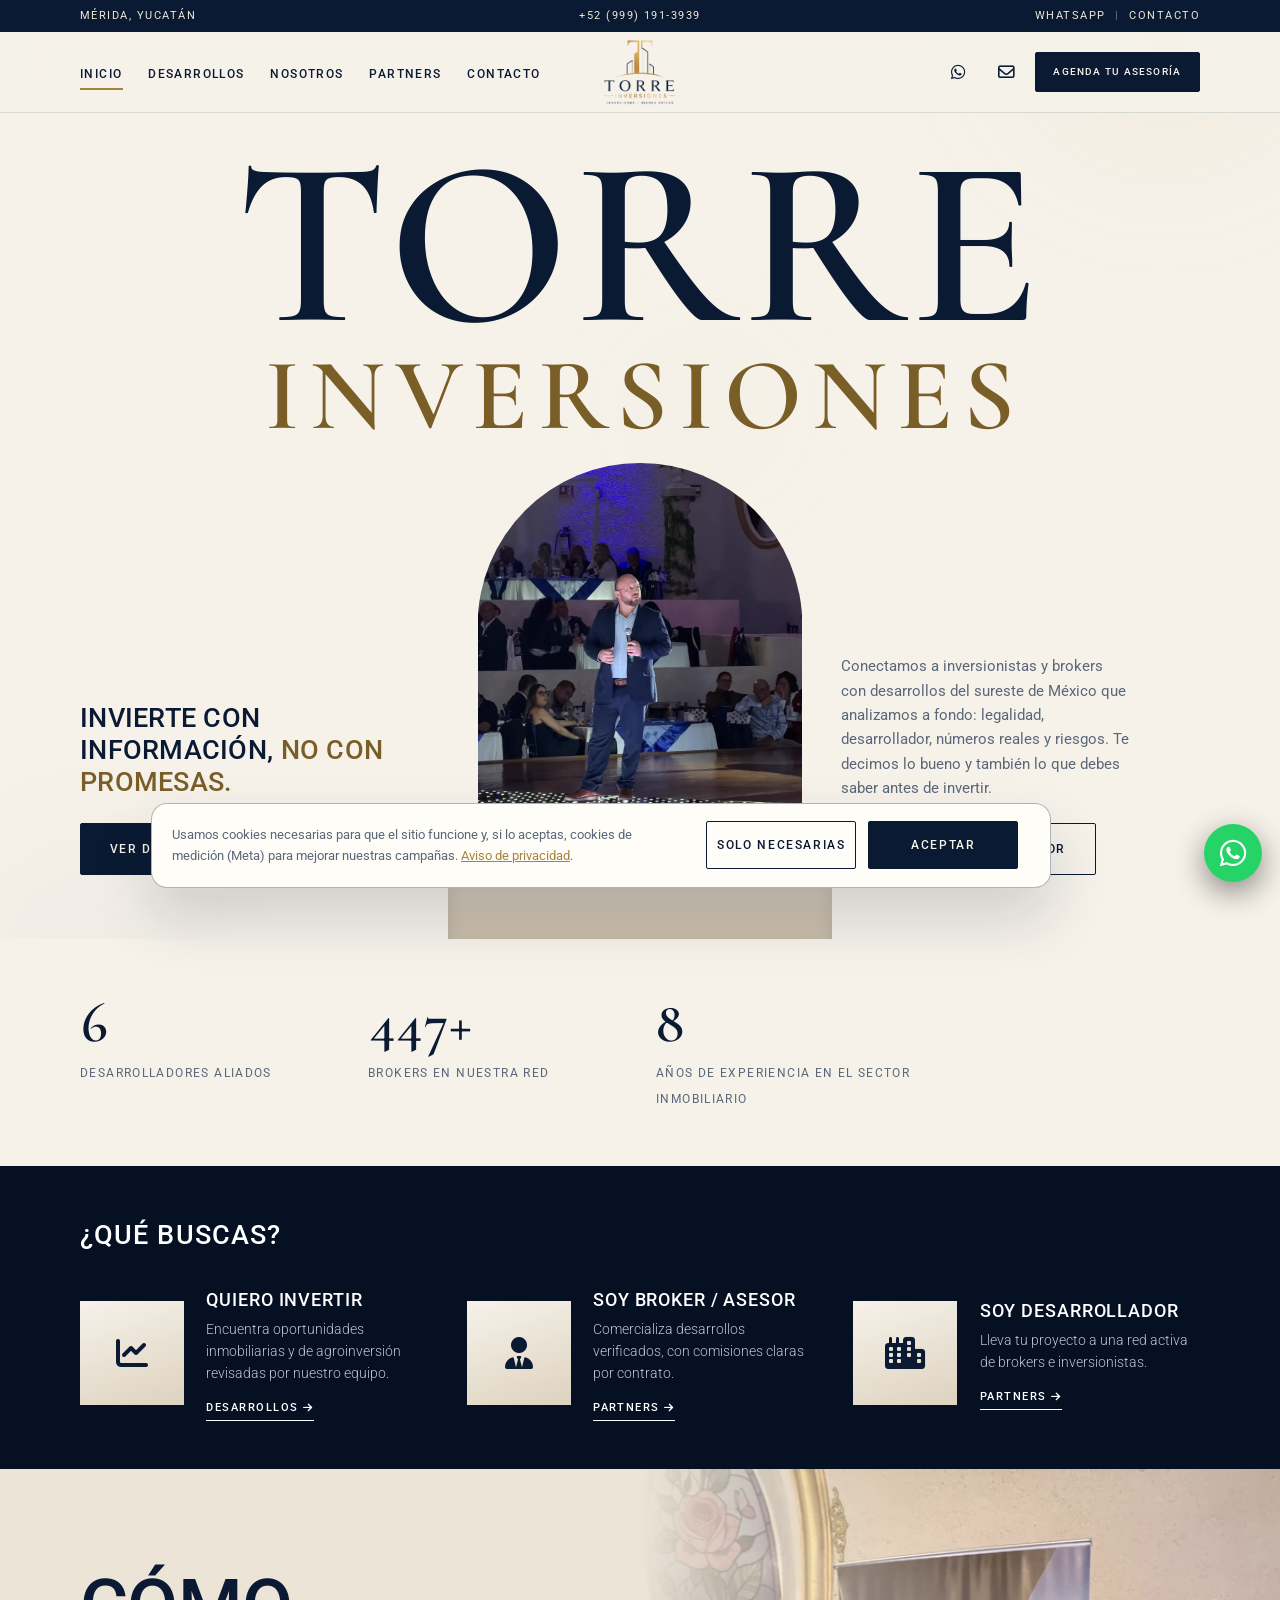
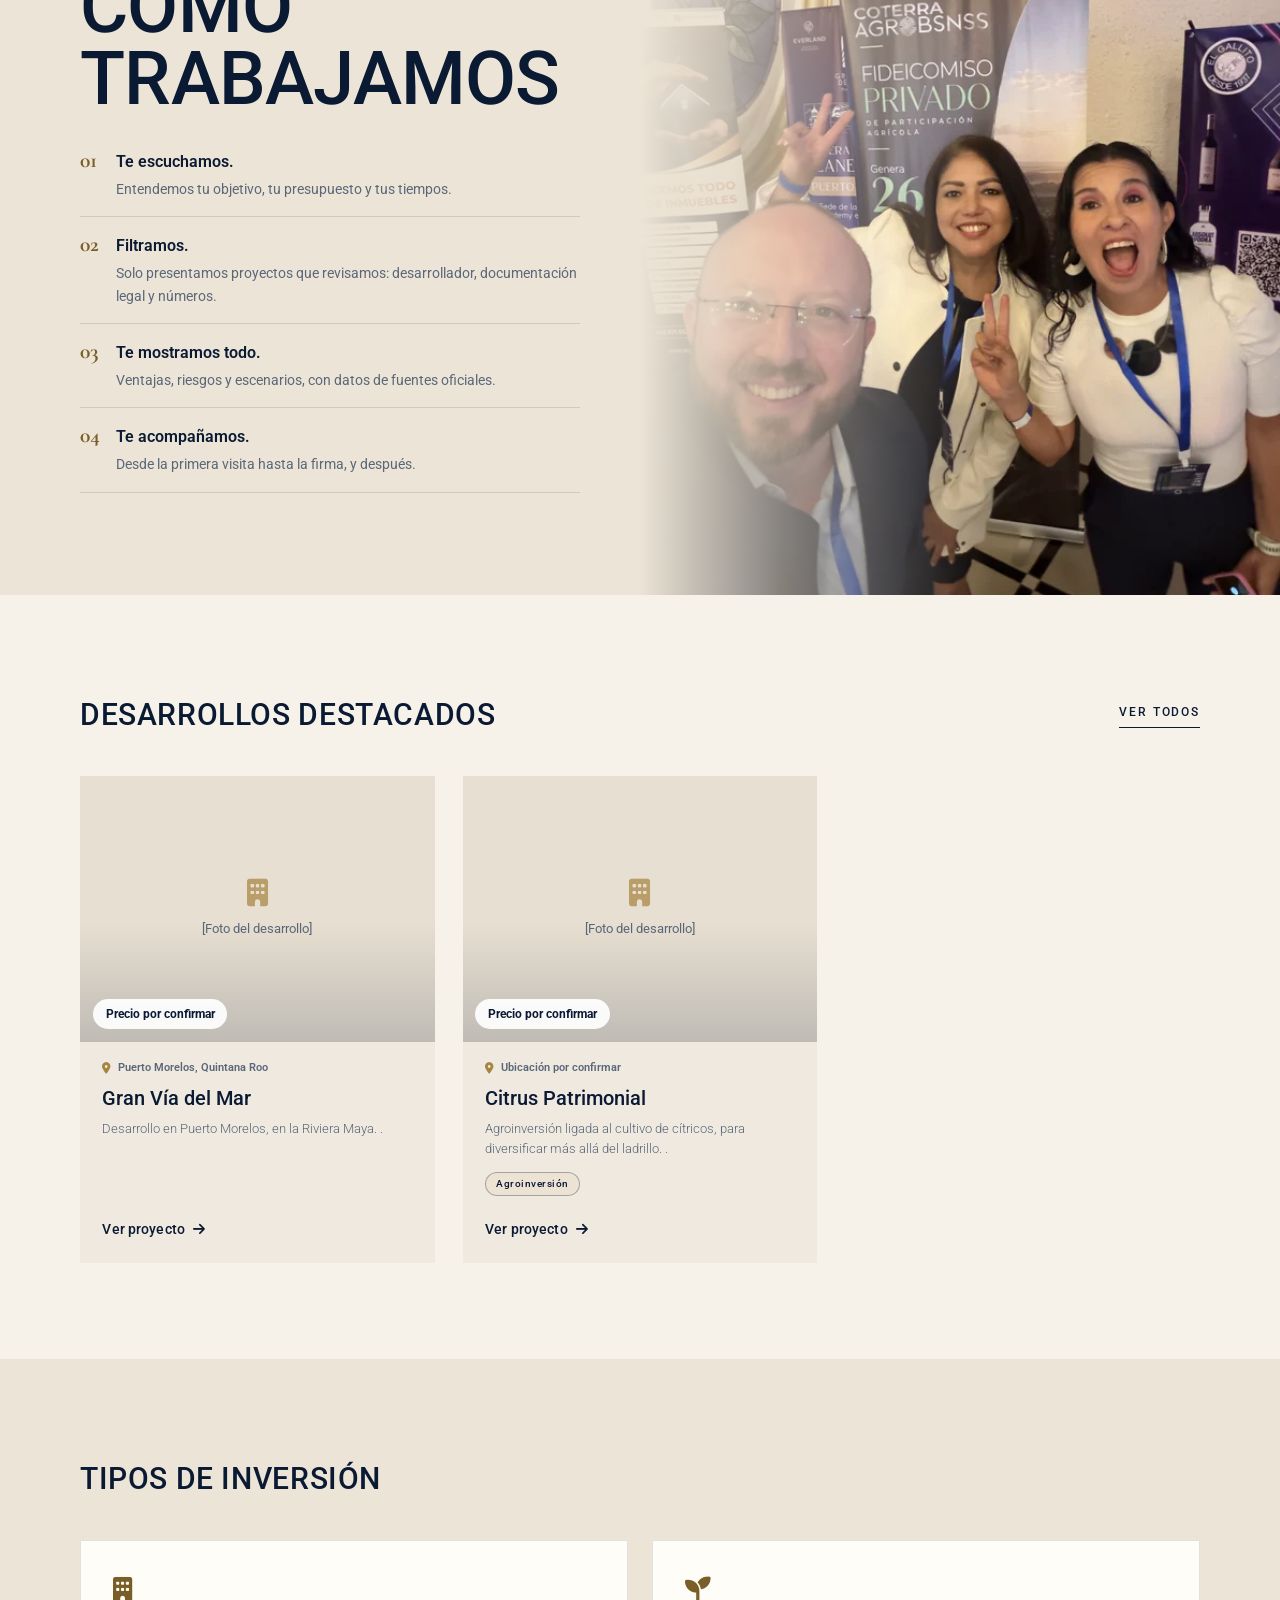
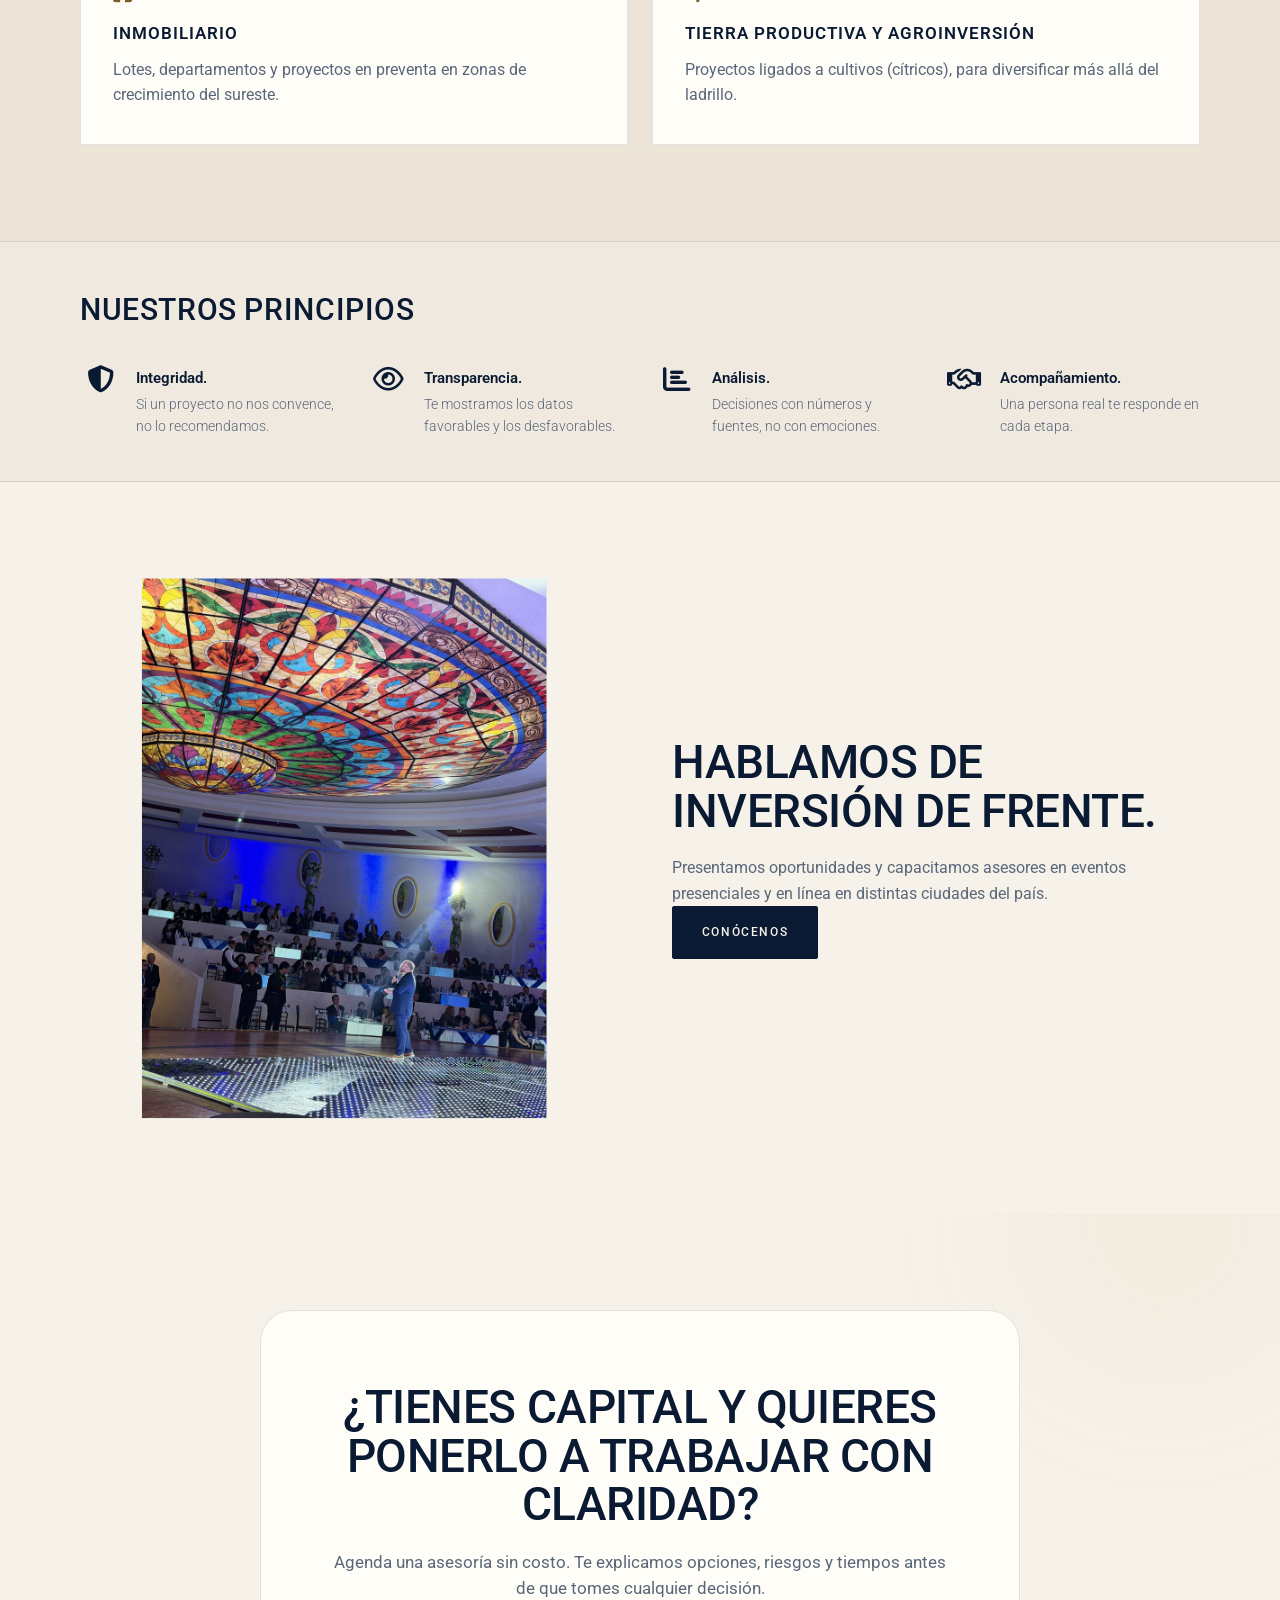
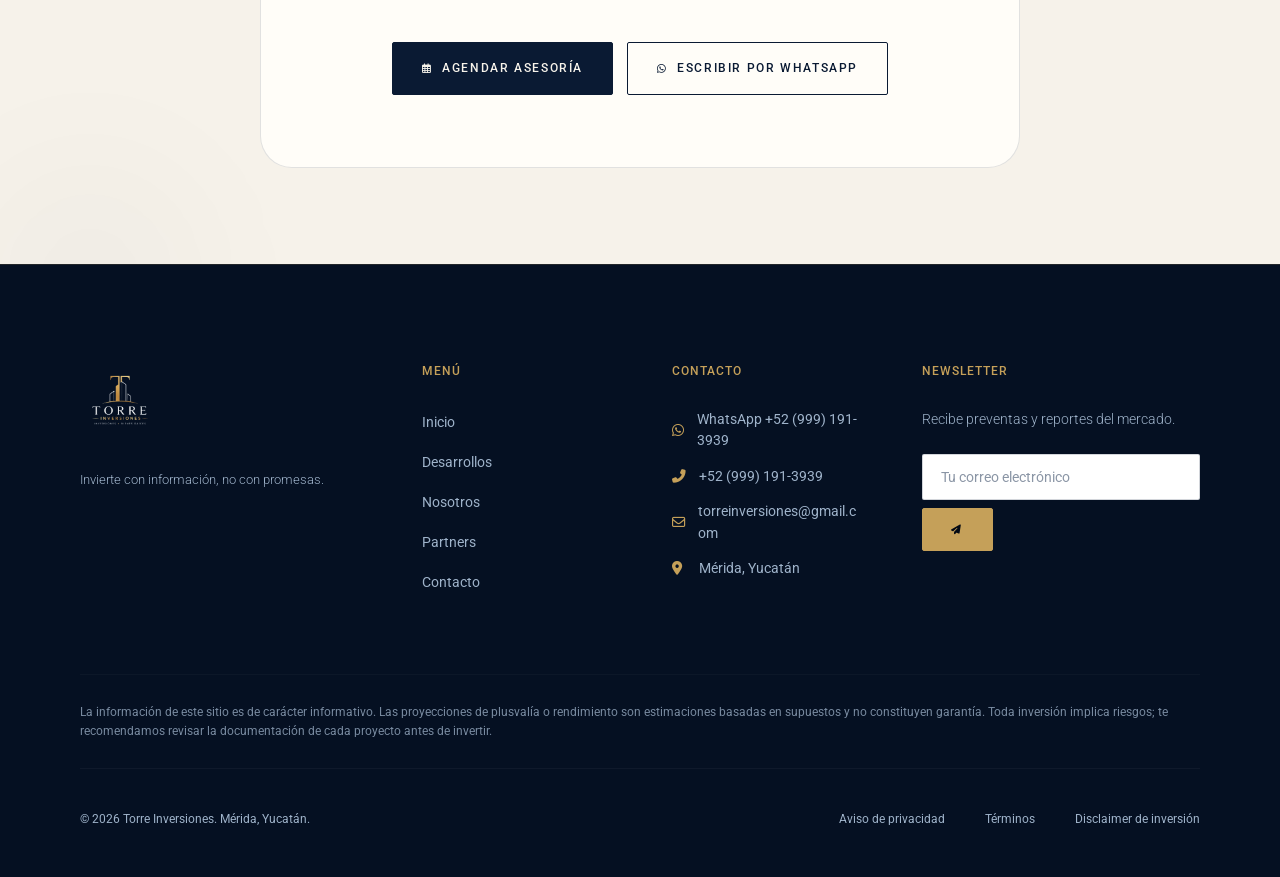
==== commit f9ea21b0: "Envía formularios a correo y quita GoHighLevel y Google Analytics El cliente usa otro CRM y no quier" ====
--- a/index.html
+++ b/index.html
@@ -173,9 +173,9 @@
 
     <div id="site-footer"></div>
 
-    <script src="config.js?v=4.5"></script>
+    <script src="config.js?v=4.6"></script>
     <script src="desarrollos-data.js?v=2.0"></script>
-    <script src="layout.js?v=2.8"></script>
-    <script src="index.js?v=4.1"></script>
+    <script src="layout.js?v=2.9"></script>
+    <script src="index.js?v=4.3"></script>
 </body>
 </html>
--- a/index.css
+++ b/index.css
@@ -2456,10 +2456,11 @@
 .hero-wordmark .wm-main { display: block; }
 .hero-wordmark .wm-sub { display: block; font-size: .43em; letter-spacing: .1em; margin: .1em -.1em 0 0; line-height: .9; color: var(--color-gold-dark); }
 .hero-ed { --wm: clamp(5rem, 18.5vw, 16.5rem); grid-template-columns: 1fr minmax(240px, 29%) 1fr; }
-.hero-ed-photo { margin-top: calc(var(--wm) * 1.02); }
+/* La foto arranca debajo de INVERSIONES (TORRE .8 + INVERSIONES ~.43 del --wm) para no taparlo */
+.hero-ed-photo { margin-top: calc(var(--wm) * 1.32); }
 @media (max-width: 900px) {
     .hero-ed { --wm: clamp(3.6rem, 21vw, 9rem); grid-template-columns: 1fr; }
-    .hero-ed-photo { margin-top: calc(var(--wm) * -.2); }
+    .hero-ed-photo { margin-top: calc(var(--wm) * .12); }
 }
 
 /* Logo oficial en el header (versión con letras azul noche) */
@@ -2557,3 +2558,57 @@
     .feature-banner-content { max-width: 500px; }
 }
 .hero-ed-photo img { object-position: 50% 62%; }
+
+/* ==========================================
+   23. CONTACTO · canales y formulario (tema claro)
+   ========================================== */
+.theme-light .contact-grid { grid-template-columns: .85fr 1.15fr; gap: clamp(2.5rem, 6vw, 5.5rem); }
+.contact-lead { color: var(--color-text-muted); font-size: 1rem; line-height: 1.6; margin: .75rem 0 2rem; max-width: 40ch; }
+.theme-light .contact-channels { gap: 1.25rem; margin: 2rem 0 2.75rem; }
+
+/* WhatsApp: tarjeta destacada en lugar de la barra verde */
+.channel-wa { display: flex; align-items: center; gap: 1rem; padding: 1.1rem 1.25rem; background: var(--navy); color: #fff; border-radius: 4px; transition: background .3s ease, transform .3s ease; }
+.channel-wa:hover { background: #10264a; transform: translateY(-2px); }
+.channel-wa-icon { flex: 0 0 auto; width: 46px; height: 46px; border-radius: 50%; display: grid; place-items: center; background: #25d366; color: #fff; font-size: 1.45rem; }
+.channel-wa-text { display: flex; flex-direction: column; gap: .15rem; flex: 1; }
+.channel-wa-text strong { font-size: .98rem; font-weight: 600; letter-spacing: .01em; }
+.channel-wa-text small { font-size: .74rem; letter-spacing: .14em; text-transform: uppercase; color: var(--color-gold-light, #dfba6b); }
+.channel-wa .channel-arrow { color: #fff; opacity: .7; }
+
+/* Lista de canales con líneas finas */
+.channel-list { border-top: 1px solid var(--color-border); }
+.theme-light .channel-card { align-items: center; gap: 1.1rem; padding: 1.05rem .25rem; border-bottom: 1px solid var(--color-border); color: inherit; transition: background .3s ease, padding .3s ease; }
+.theme-light a.channel-card:hover { background: rgba(197, 160, 89, .07); padding-left: .75rem; }
+.theme-light .channel-icon { width: 42px; height: 42px; border-radius: 50%; background: transparent; border: 1px solid rgba(166, 131, 63, .35); box-shadow: none; font-size: 1rem; color: var(--color-gold-dark); }
+.theme-light .channel-info { flex: 1; min-width: 0; }
+.theme-light .channel-info label { font-size: .66rem; margin-bottom: .2rem; cursor: inherit; }
+.theme-light .channel-info span { font-size: 1.02rem; font-weight: 500; color: var(--navy); }
+.channel-arrow { font-size: .8rem; color: var(--color-gold-dark); opacity: 0; transform: translateX(-6px); transition: opacity .3s ease, transform .3s ease; }
+a.channel-card:hover .channel-arrow, .channel-wa .channel-arrow { opacity: 1; transform: none; }
+
+/* ¿Qué pasa después? */
+.contact-next-title { font-size: .72rem; font-weight: 600; letter-spacing: .18em; text-transform: uppercase; color: var(--color-gold-dark); margin: 0 0 1.1rem; }
+.contact-steps { list-style: none; margin: 0; padding: 0; display: grid; gap: 1.1rem; }
+.contact-steps li { display: flex; gap: 1rem; align-items: flex-start; }
+.contact-steps li > span { font-family: var(--font-display); font-size: 1.6rem; line-height: 1; color: var(--color-gold-dark); min-width: 2ch; }
+.contact-steps strong { display: block; color: var(--navy); font-weight: 600; font-size: .95rem; margin-bottom: .15rem; }
+.contact-steps div { color: var(--color-text-muted); font-size: .88rem; line-height: 1.5; }
+
+/* Formulario */
+.theme-light .contact-form-wrapper { padding: clamp(1.75rem, 3.5vw, 3rem); border-top: 3px solid var(--color-gold-dark); }
+.form-head { margin-bottom: 1.75rem; padding-bottom: 1.25rem; border-bottom: 1px solid var(--color-border); }
+.form-head-title { font-family: var(--font-display); font-weight: 600; font-size: clamp(1.6rem, 2.4vw, 2rem); color: var(--navy); margin: 0 0 .35rem; line-height: 1.1; }
+.form-head-sub { color: var(--color-text-muted); font-size: .9rem; margin: 0; }
+.theme-light .contact-form { gap: 1.3rem; }
+.theme-light .contact-form .form-row-2 { gap: 1.3rem; }
+.theme-light .contact-form .form-group { gap: .45rem; }
+.theme-light .contact-form .form-group label { font-size: .68rem; font-weight: 600; letter-spacing: .12em; color: var(--navy); }
+.form-group label .opt { font-style: normal; font-weight: 400; letter-spacing: .04em; text-transform: none; color: var(--color-text-muted); }
+.theme-light .contact-form .form-control { padding: .9rem 1rem; font-size: .92rem; background-color: #fff; }
+.theme-light .contact-form .form-select { background-position: right 1rem center; padding-right: 2.6rem; }
+.theme-light .contact-form textarea.form-control { height: 120px; }
+.theme-light .contact-form .checkbox-row { font-size: .82rem; }
+.theme-light .contact-form .submit-btn { padding: 1.05rem 1.6rem; margin-top: .25rem; }
+@media (max-width: 900px) {
+    .theme-light .contact-grid { grid-template-columns: 1fr; }
+}
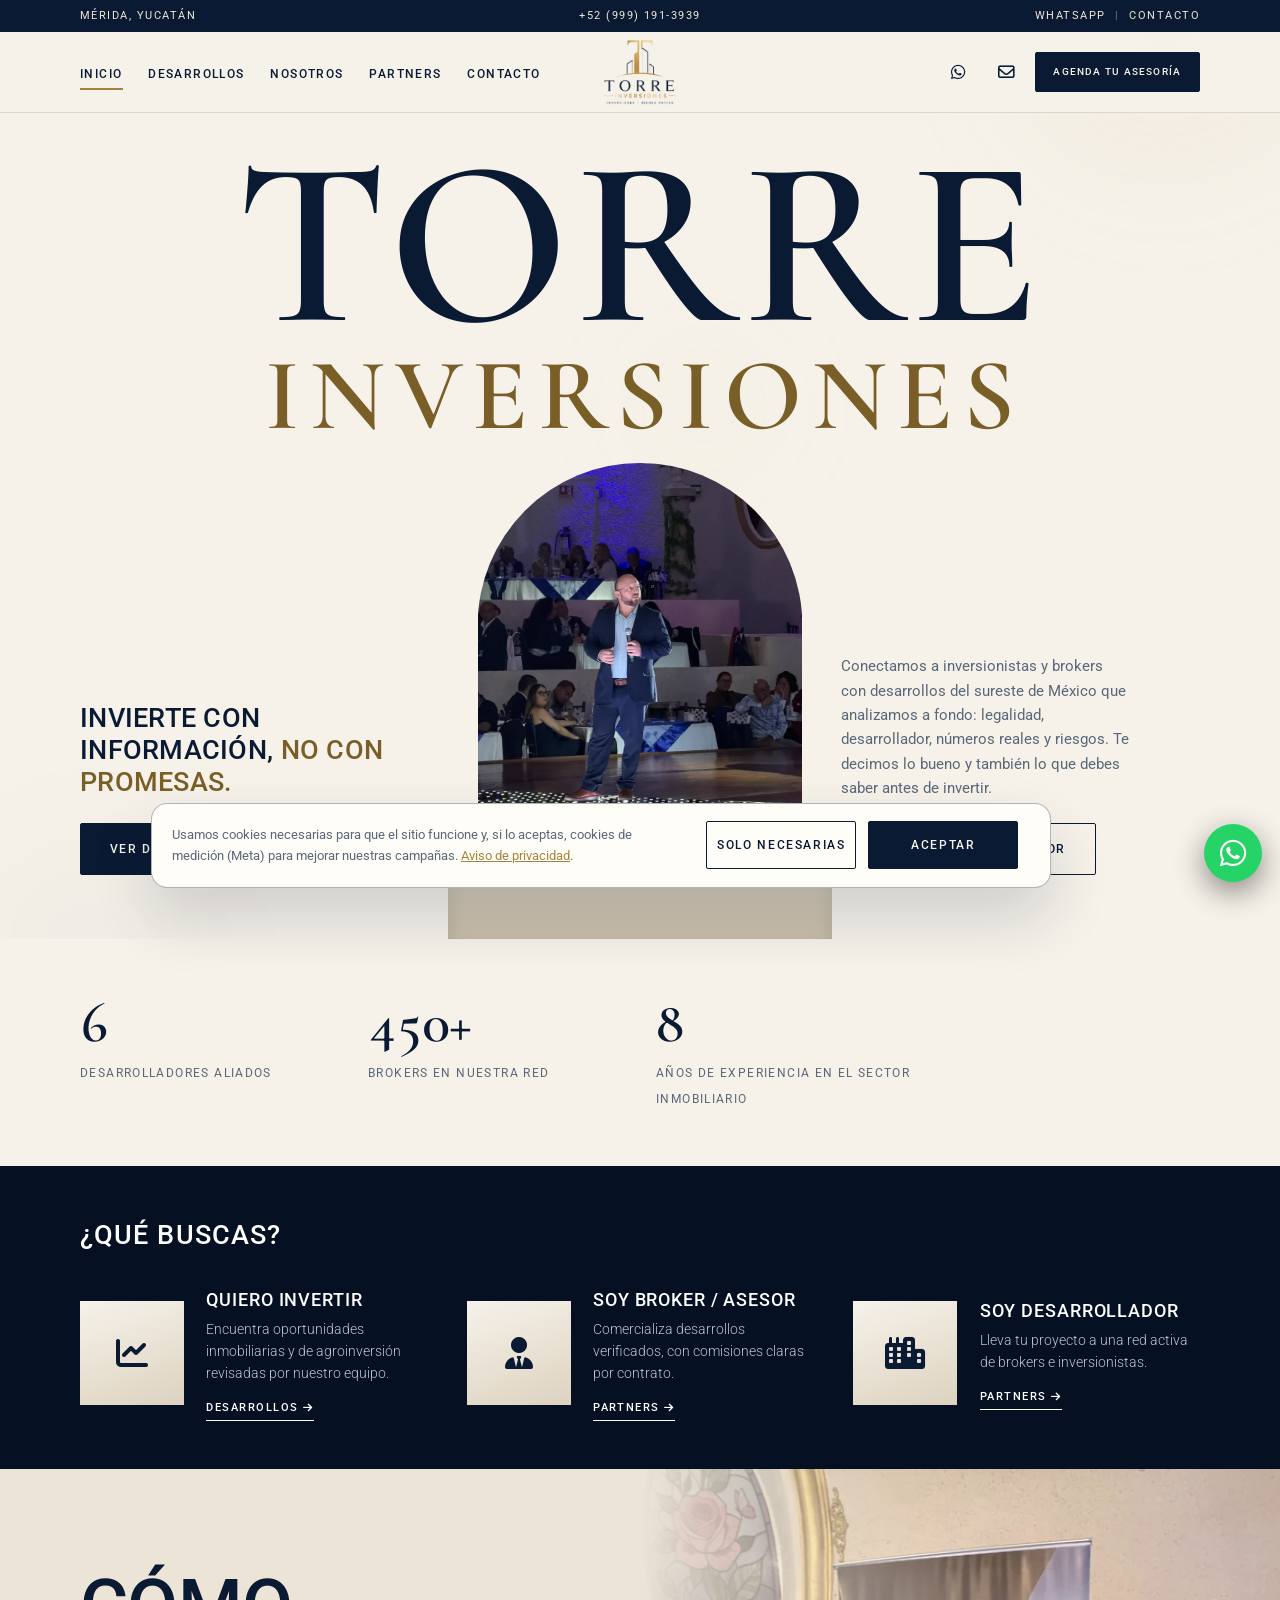
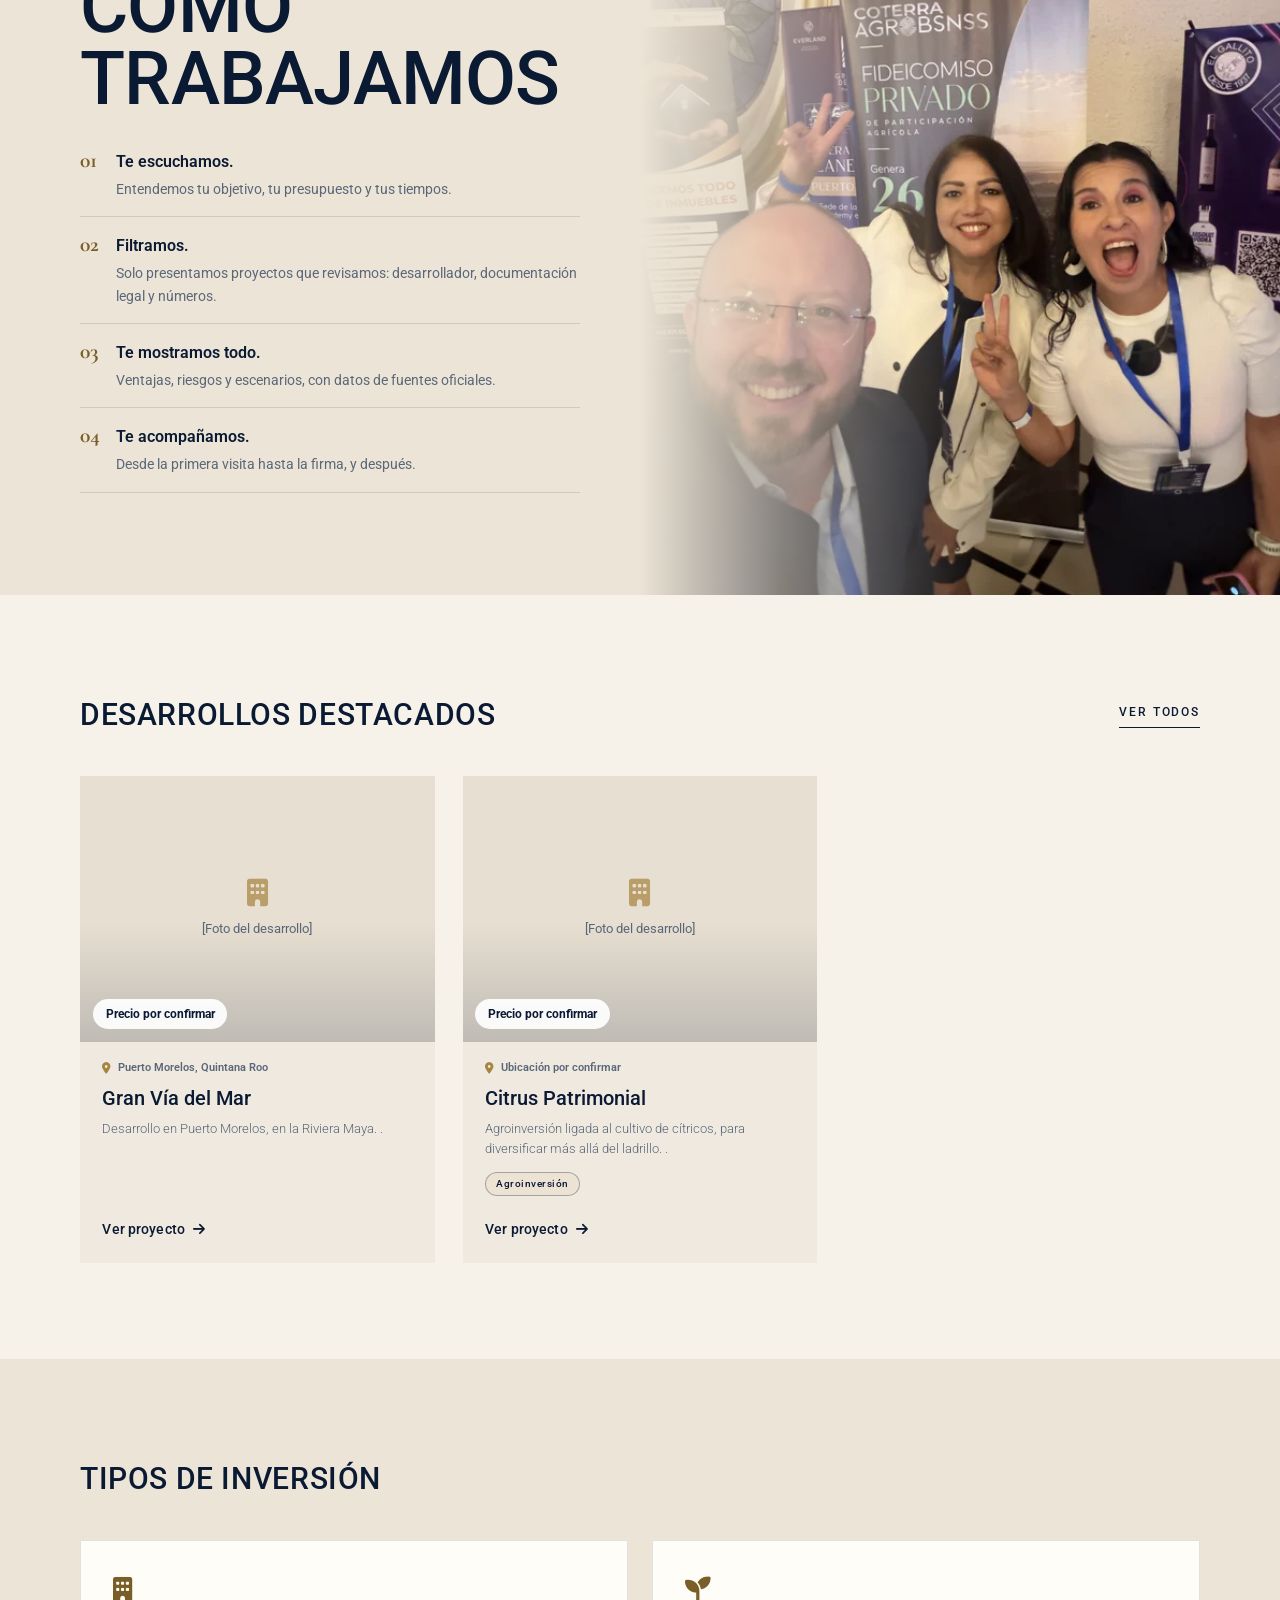
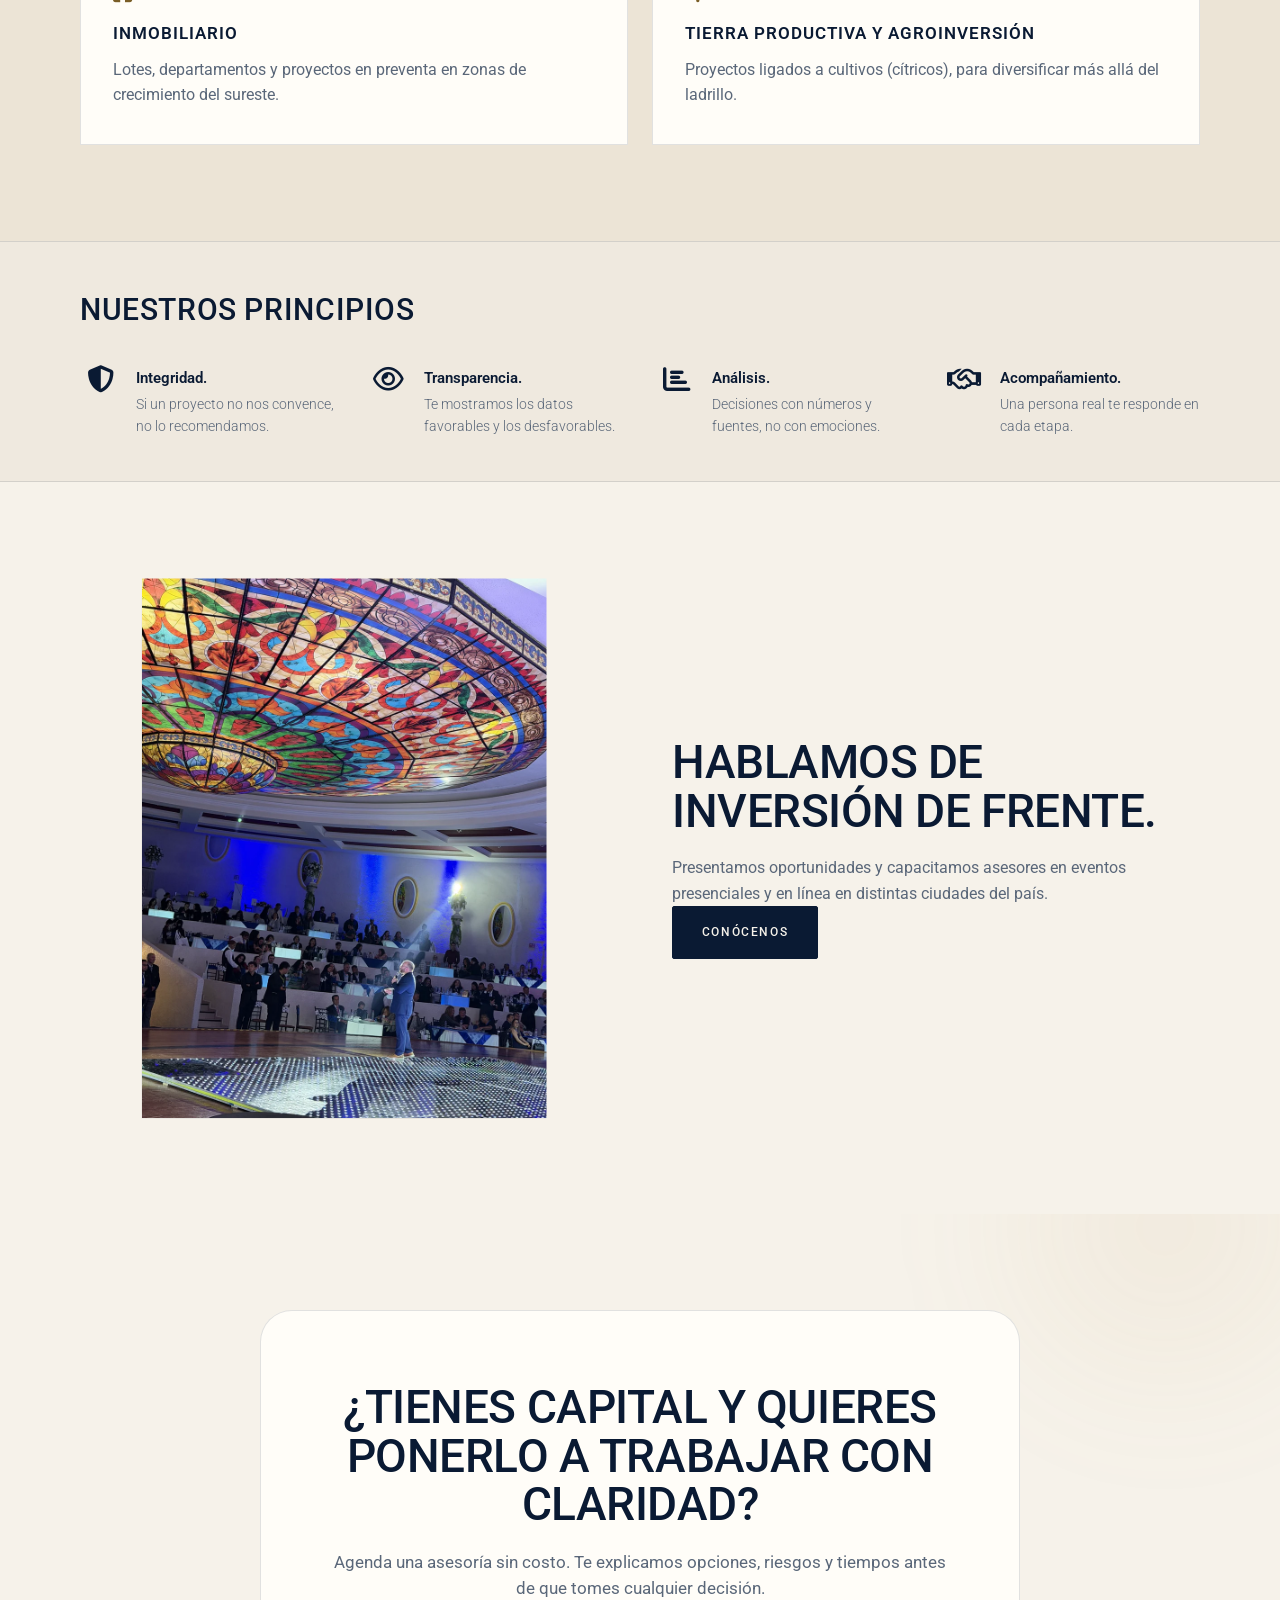
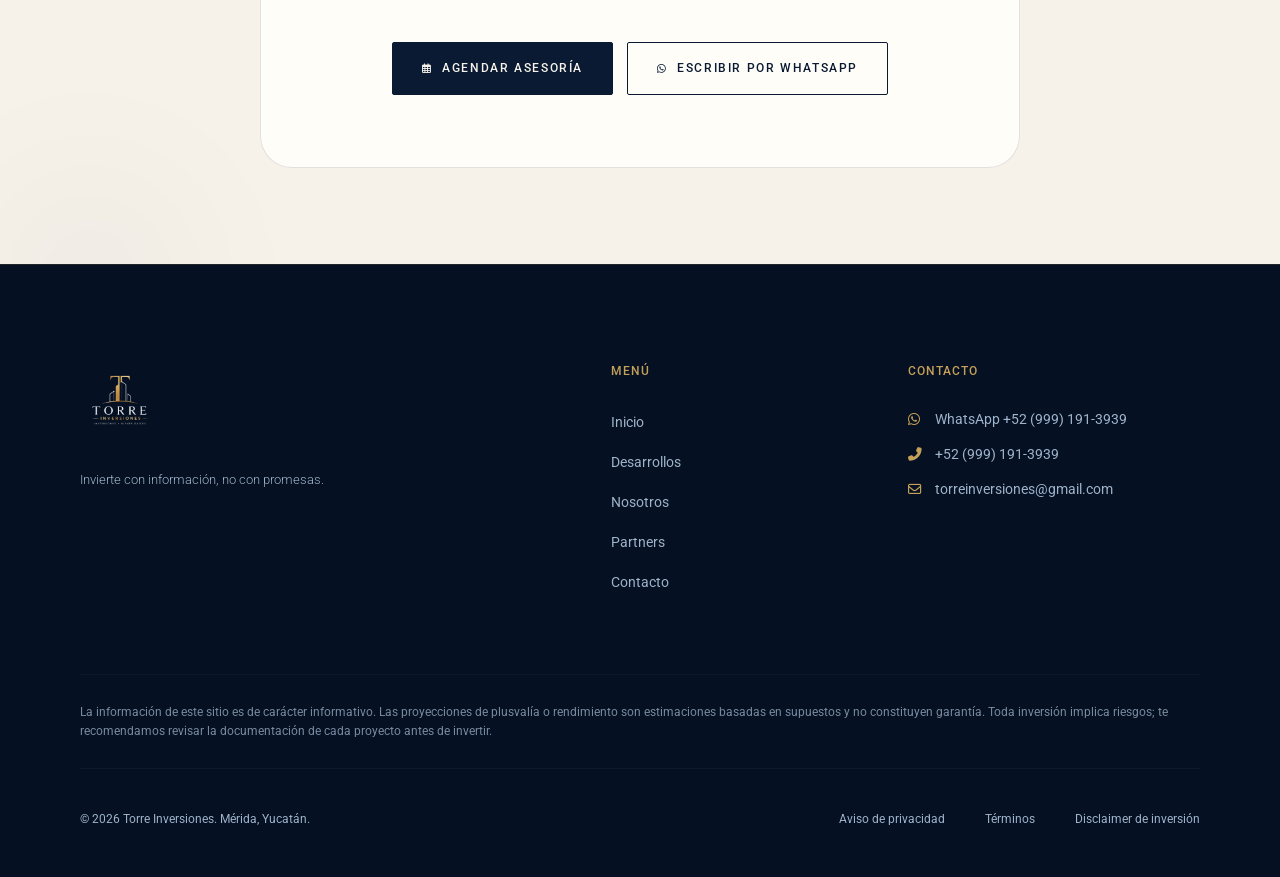
==== commit 80defa81: "Conecta la sección de proyectos al API de Space Broker Los proyectos se leen de spacebroker.avaspace" ====
--- a/index.html
+++ b/index.html
@@ -173,9 +173,9 @@
 
     <div id="site-footer"></div>
 
-    <script src="config.js?v=4.6"></script>
+    <script src="config.js?v=4.7"></script>
     <script src="desarrollos-data.js?v=2.0"></script>
     <script src="layout.js?v=2.9"></script>
-    <script src="index.js?v=4.3"></script>
+    <script src="index.js?v=4.4"></script>
 </body>
 </html>
--- a/index.css
+++ b/index.css
@@ -1272,7 +1272,7 @@
 
 .footer-top {
     display: grid;
-    grid-template-columns: 1.2fr 0.8fr 0.8fr 1.2fr;
+    grid-template-columns: 1.6fr 0.8fr 1fr;
     gap: 4rem;
     margin-bottom: 5rem;
 }
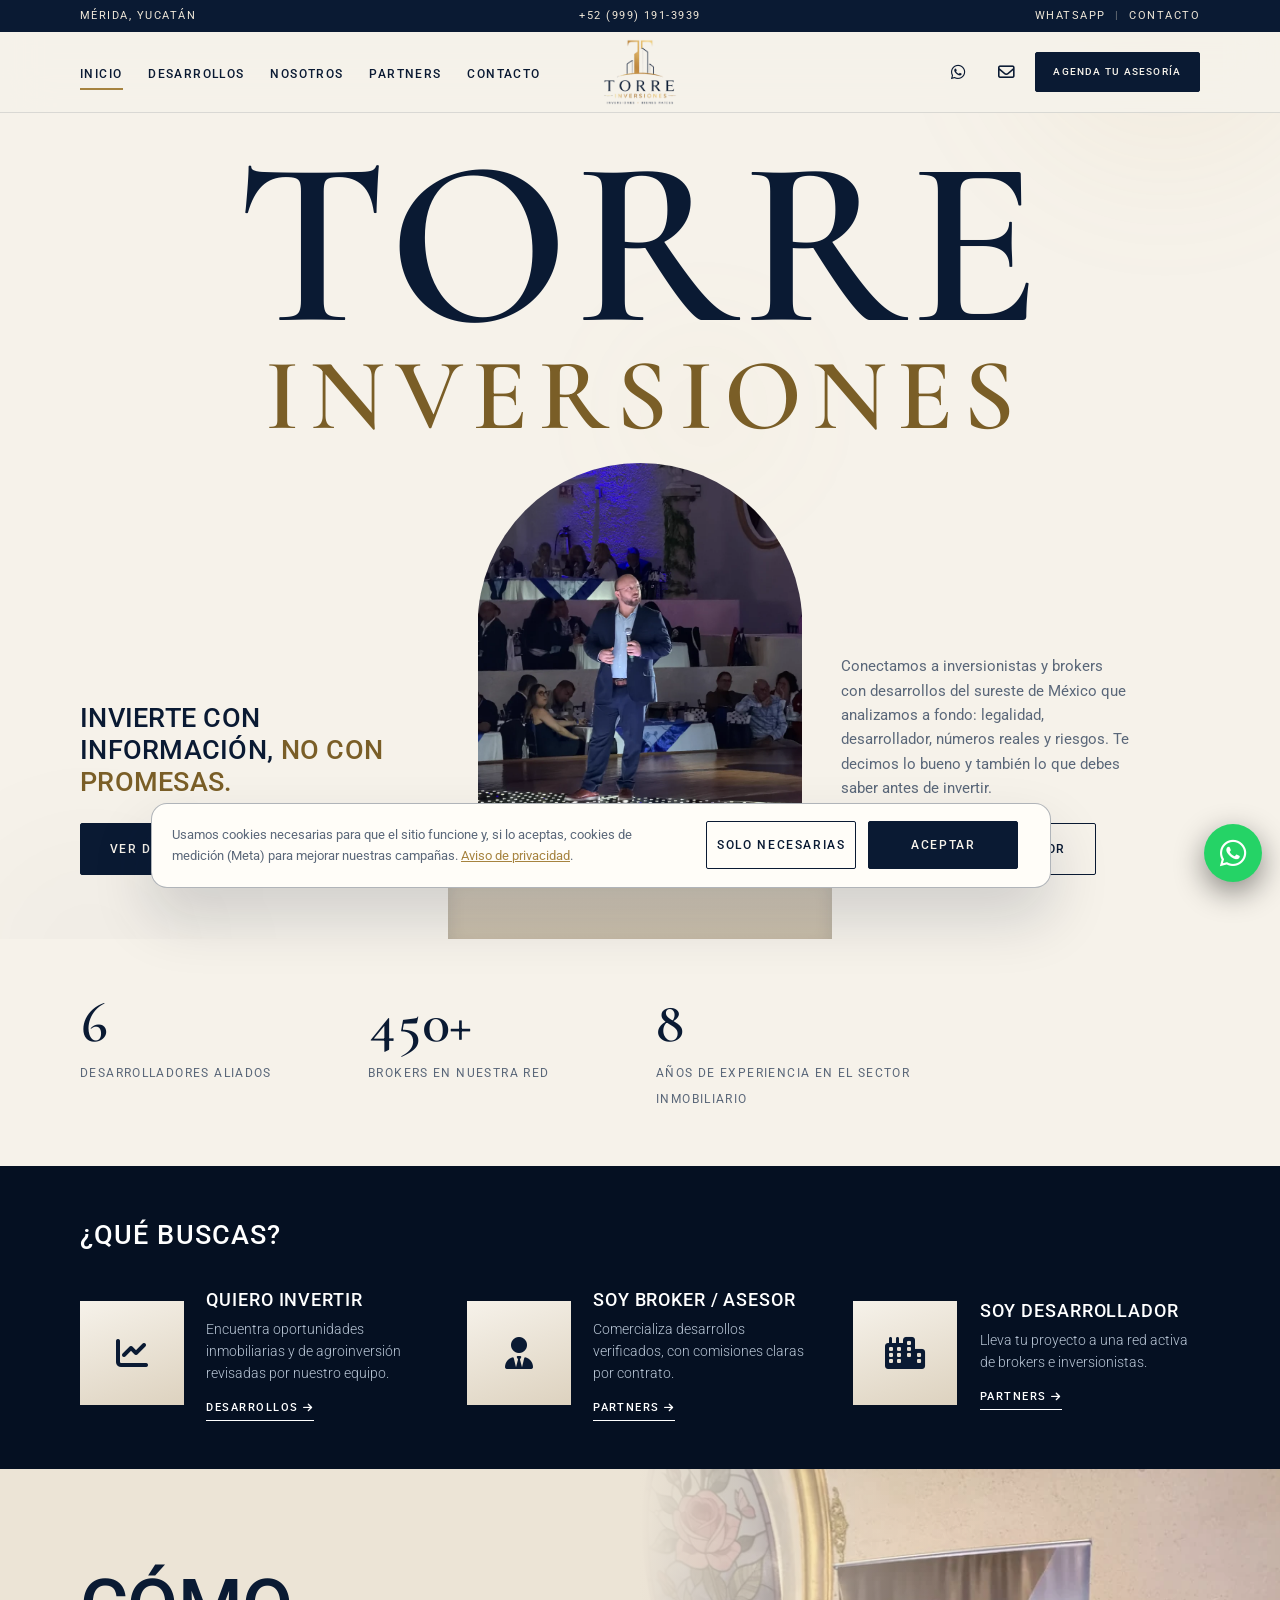
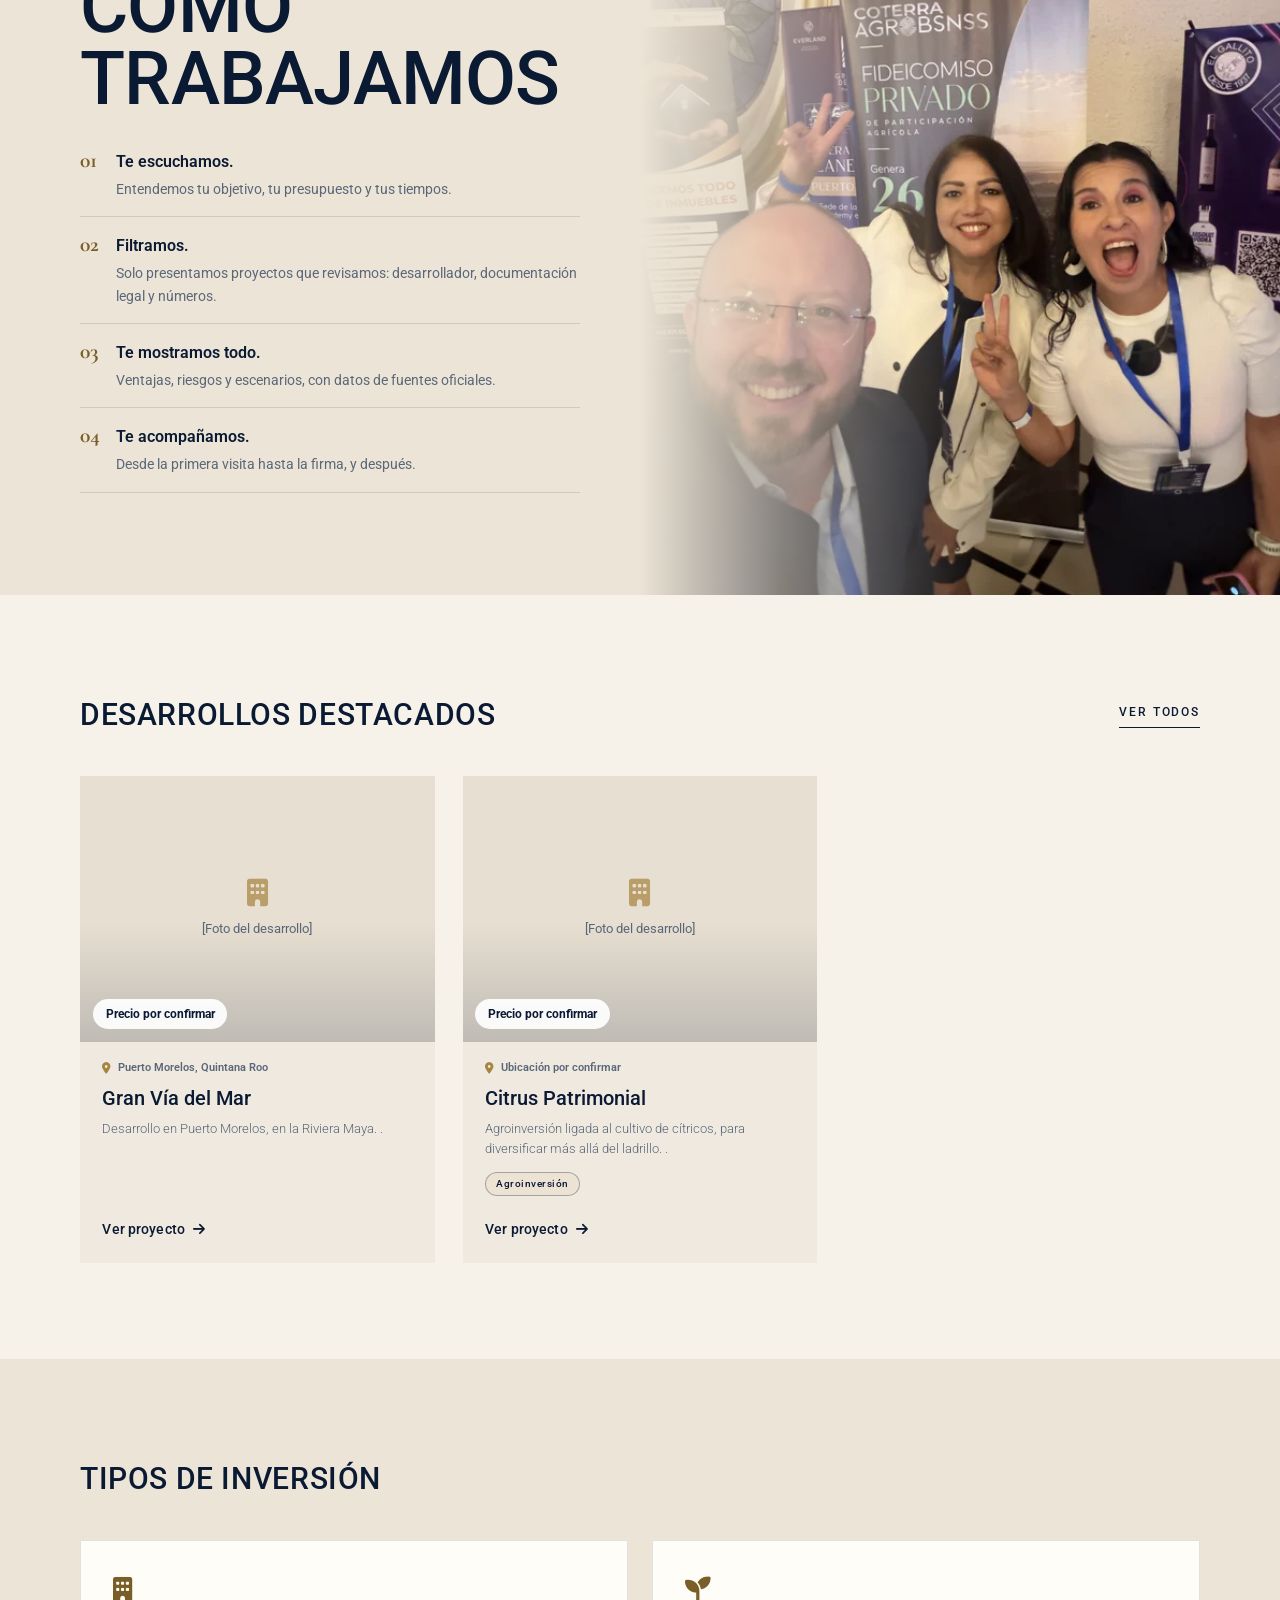
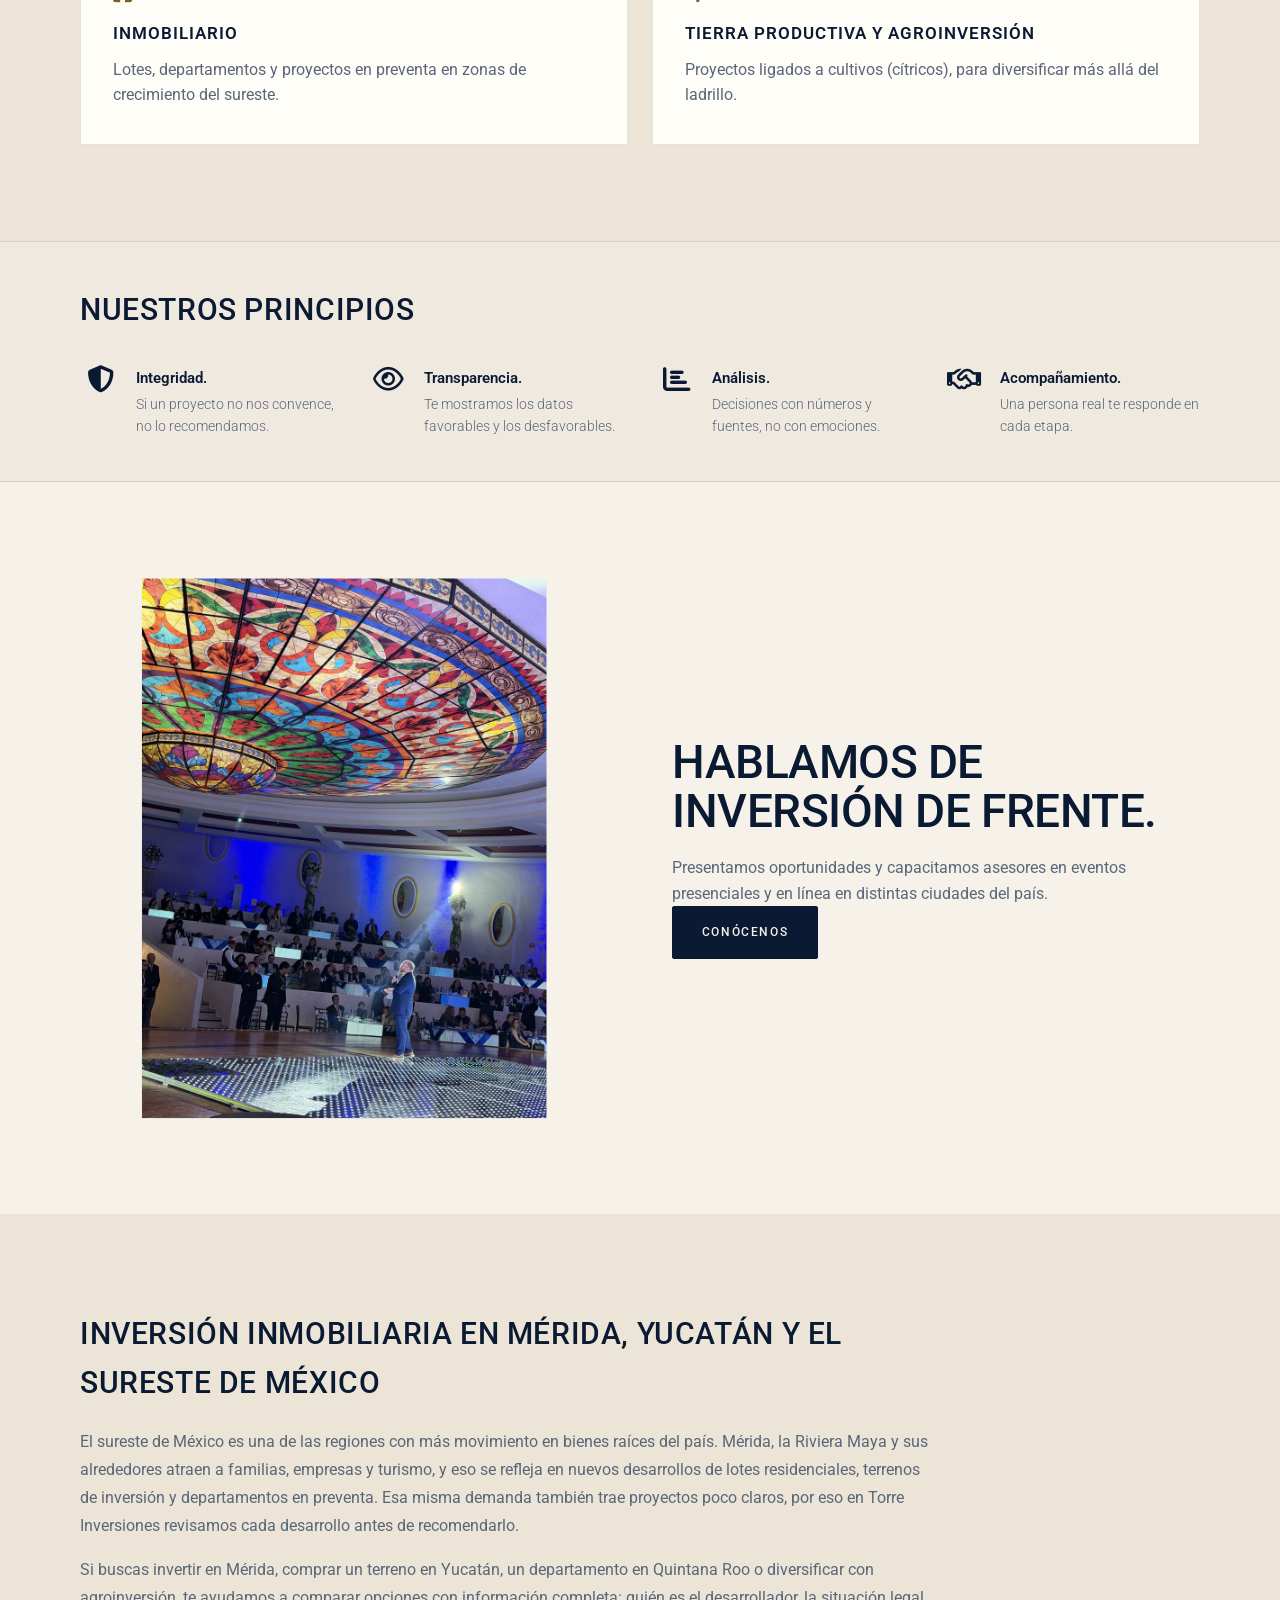
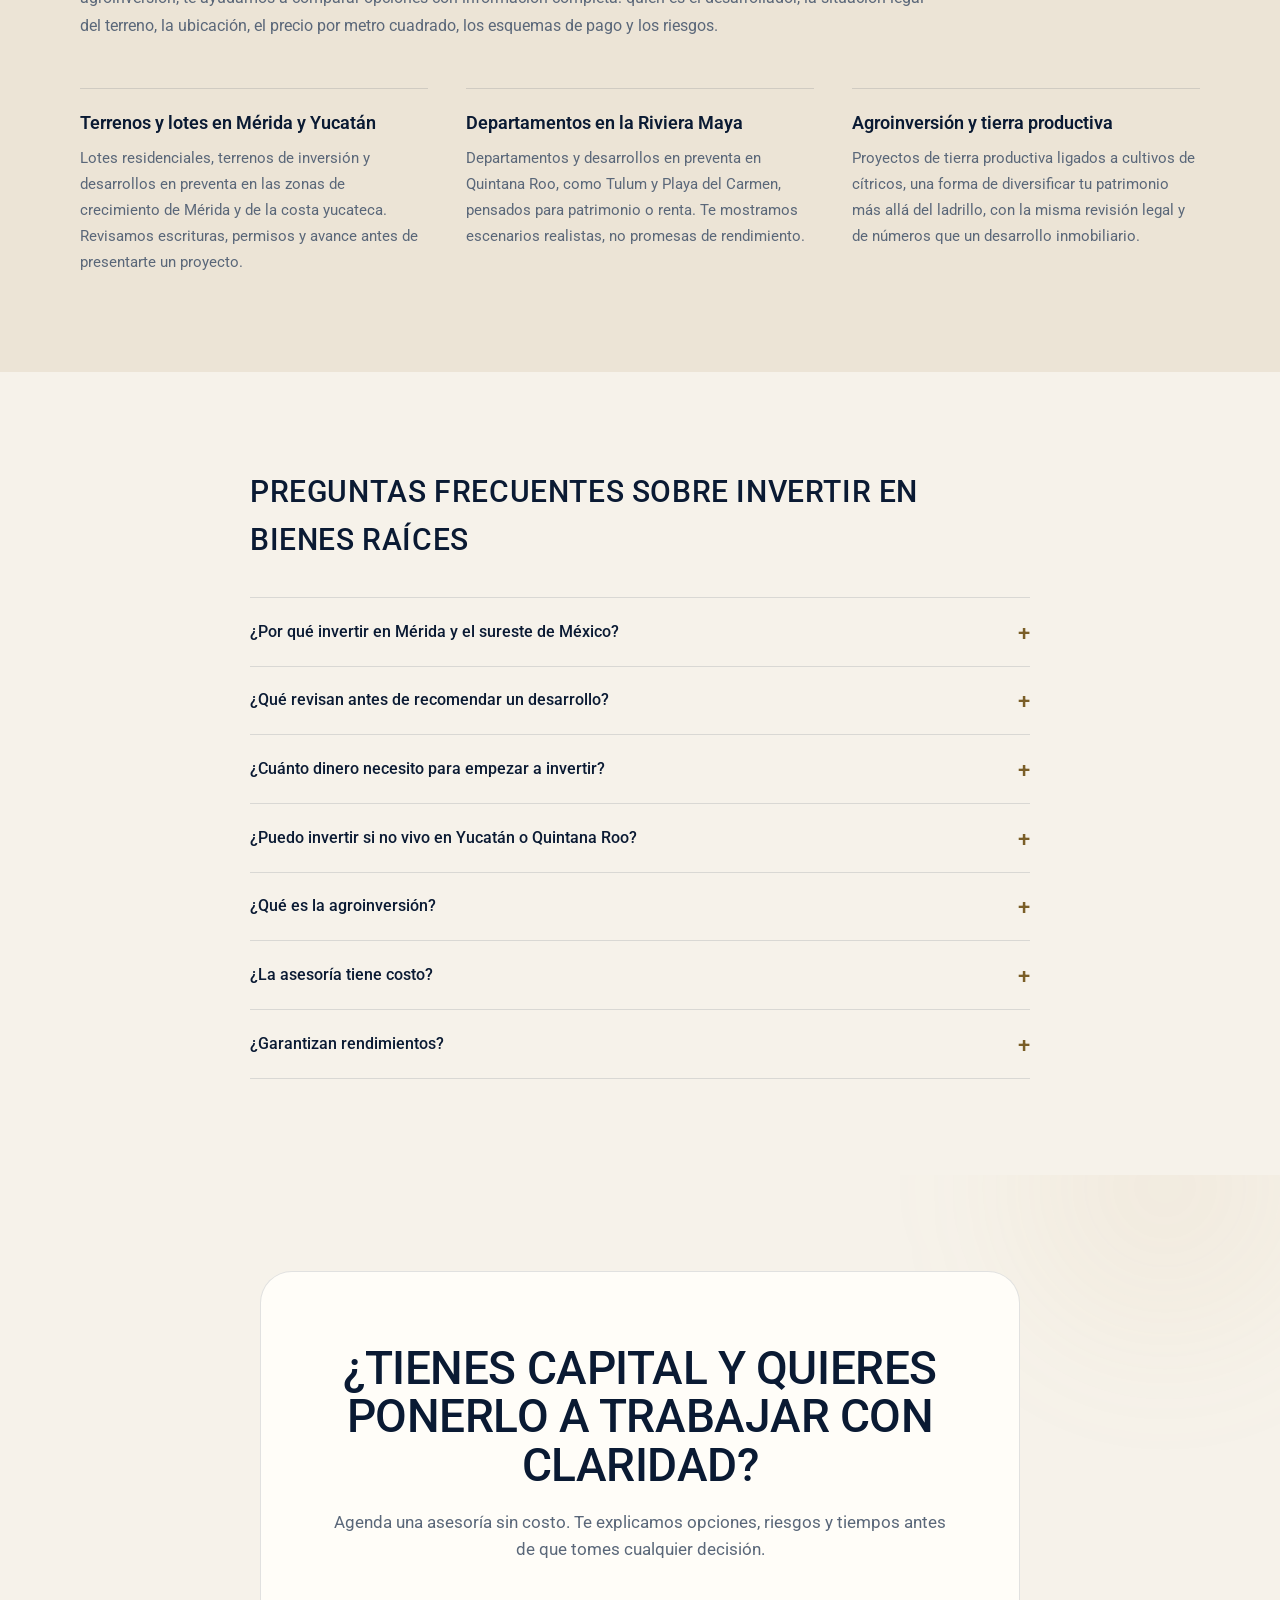
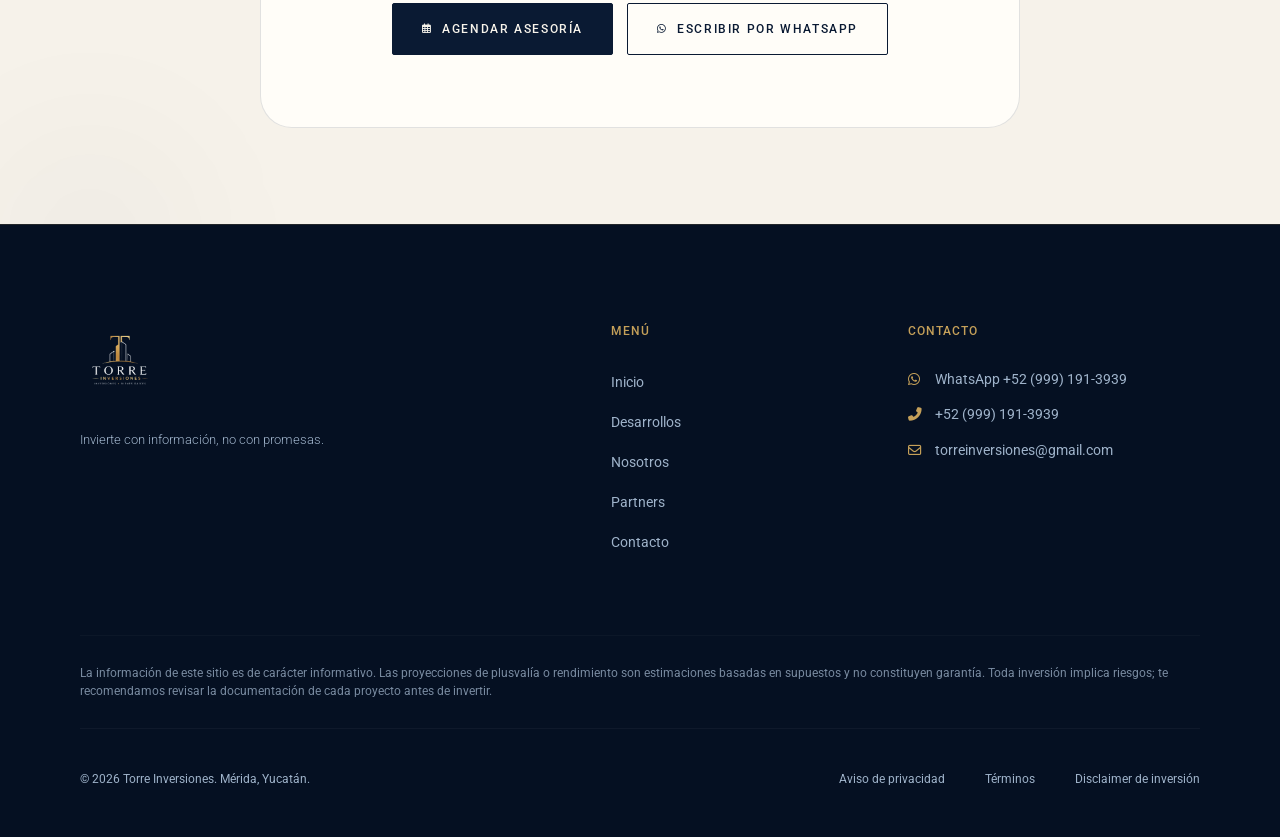
==== commit 7b94b119: "Agrega textos SEO, palabras clave y datos estructurados - Títulos, descripciones, keywords, canónica" ====
--- a/index.html
+++ b/index.html
@@ -3,18 +3,77 @@
 <head>
     <meta charset="UTF-8">
     <meta name="viewport" content="width=device-width, initial-scale=1.0">
-    <title>Torre Inversiones | Invierte con información, no con promesas</title>
-    <meta name="description" content="Conectamos a inversionistas y brokers con desarrollos del sureste de México que analizamos a fondo: legalidad, desarrollador, números reales y riesgos.">
-    <meta property="og:title" content="Torre Inversiones | Invierte con información, no con promesas">
-    <meta property="og:description" content="Desarrollos inmobiliarios y agroinversión en el sureste de México, revisados a fondo. Te decimos lo bueno y también lo que debes saber antes de invertir.">
-    <meta property="og:image" content="Logo Torre Inversiones - Sin Fondo.png">
+    <title>Torre Inversiones | Inversión inmobiliaria en Mérida y el sureste de México</title>
+    <meta name="description" content="Invierte en terrenos, lotes y departamentos en preventa en Mérida, Yucatán y la Riviera Maya, y en agroinversión. Desarrollos revisados a fondo: legalidad, desarrollador, números y riesgos.">
+    <!-- SEO -->
+    <meta name="keywords" content="inversión inmobiliaria Mérida, invertir en Mérida, bienes raíces Mérida, terrenos en Mérida, lotes en preventa Yucatán, departamentos en preventa Riviera Maya, invertir en Quintana Roo, invertir en Tulum, invertir en Playa del Carmen, desarrollos inmobiliarios sureste de México, agroinversión, inversión en cítricos, tierra productiva, asesoría de inversión inmobiliaria, Torre Inversiones">
+    <meta name="robots" content="index, follow, max-image-preview:large">
+    <meta name="geo.region" content="MX-YUC">
+    <meta name="geo.placename" content="Mérida, Yucatán">
+    <link rel="canonical" href="https://torreinversiones.com/">
+    <meta property="og:site_name" content="Torre Inversiones">
     <meta property="og:type" content="website">
     <meta property="og:locale" content="es_MX">
+    <meta property="og:url" content="https://torreinversiones.com/">
+    <meta property="og:title" content="Torre Inversiones | Inversión inmobiliaria en Mérida y el sureste de México">
+    <meta property="og:description" content="Invierte en terrenos, lotes y departamentos en preventa en Mérida, Yucatán y la Riviera Maya, y en agroinversión. Desarrollos revisados a fondo: legalidad, desarrollador, números y riesgos.">
+    <meta property="og:image" content="https://torreinversiones.com/Logo%20Torre%20Inversiones%20-%20Sin%20Fondo.png">
+    <meta name="twitter:card" content="summary">
+    <meta name="twitter:title" content="Torre Inversiones | Inversión inmobiliaria en Mérida y el sureste de México">
+    <meta name="twitter:description" content="Invierte en terrenos, lotes y departamentos en preventa en Mérida, Yucatán y la Riviera Maya, y en agroinversión. Desarrollos revisados a fondo: legalidad, desarrollador, números y riesgos.">
+    <meta name="twitter:image" content="https://torreinversiones.com/Logo%20Torre%20Inversiones%20-%20Sin%20Fondo.png">
     <link rel="icon" type="image/png" href="Logo Torre Inversiones - Sin Fondo.png">
     <link rel="preconnect" href="https://fonts.googleapis.com">
     <link rel="preconnect" href="https://fonts.gstatic.com" crossorigin>
     <link rel="stylesheet" href="https://cdnjs.cloudflare.com/ajax/libs/font-awesome/6.4.0/css/all.min.css">
-    <link rel="stylesheet" href="index.css?v=6.8">
+    <link rel="stylesheet" href="index.css?v=7.0">
+    <script type="application/ld+json">
+    {
+      "@context": "https://schema.org",
+      "@graph": [
+        {
+          "@type": "RealEstateAgent",
+          "@id": "https://torreinversiones.com/#organizacion",
+          "name": "Torre Inversiones",
+          "url": "https://torreinversiones.com/",
+          "logo": "https://torreinversiones.com/Logo%20Torre%20Inversiones%20-%20Sin%20Fondo.png",
+          "image": "https://torreinversiones.com/Logo%20Torre%20Inversiones%20-%20Sin%20Fondo.png",
+          "description": "Asesoría de inversión inmobiliaria y agroinversión en Mérida, Yucatán y el sureste de México. Desarrollos revisados a fondo: legalidad, desarrollador, números y riesgos.",
+          "telephone": "+529991913939",
+          "email": "torreinversiones@gmail.com",
+          "address": { "@type": "PostalAddress", "addressLocality": "Mérida", "addressRegion": "Yucatán", "addressCountry": "MX" },
+          "areaServed": [
+            { "@type": "City", "name": "Mérida" },
+            { "@type": "State", "name": "Yucatán" },
+            { "@type": "State", "name": "Quintana Roo" },
+            { "@type": "Country", "name": "México" }
+          ],
+          "founder": { "@type": "Person", "name": "Daniel Torre" },
+          "knowsAbout": ["Inversión inmobiliaria", "Terrenos en preventa", "Departamentos en preventa", "Agroinversión", "Bienes raíces en Mérida", "Bienes raíces en la Riviera Maya"]
+        },
+        {
+          "@type": "WebSite",
+          "@id": "https://torreinversiones.com/#sitio",
+          "url": "https://torreinversiones.com/",
+          "name": "Torre Inversiones",
+          "inLanguage": "es-MX",
+          "publisher": { "@id": "https://torreinversiones.com/#organizacion" }
+        },
+        {
+          "@type": "FAQPage",
+          "mainEntity": [
+            { "@type": "Question", "name": "¿Por qué invertir en Mérida y el sureste de México?", "acceptedAnswer": { "@type": "Answer", "text": "Mérida y la Riviera Maya concentran crecimiento de población, turismo e infraestructura, lo que impulsa la demanda de vivienda, terrenos y espacios para renta. Aun así, no todos los proyectos son buenos: por eso analizamos cada uno antes de recomendarlo." } },
+            { "@type": "Question", "name": "¿Qué revisan antes de recomendar un desarrollo?", "acceptedAnswer": { "@type": "Answer", "text": "Revisamos quién es el desarrollador y su trayectoria, la documentación legal del terreno y los permisos, la ubicación y su entorno, y los números del proyecto: precio, esquemas de pago, fechas de entrega y riesgos." } },
+            { "@type": "Question", "name": "¿Cuánto dinero necesito para empezar a invertir?", "acceptedAnswer": { "@type": "Answer", "text": "Depende del proyecto. Cada ficha del catálogo indica el ticket de entrada o el precio desde, y muchos desarrollos en preventa ofrecen enganche y mensualidades. En una asesoría te ayudamos a encontrar opciones según tu presupuesto." } },
+            { "@type": "Question", "name": "¿Puedo invertir si no vivo en Yucatán o Quintana Roo?", "acceptedAnswer": { "@type": "Answer", "text": "Sí. Acompañamos a inversionistas de distintas ciudades de México: te enviamos la información completa, resolvemos tus dudas en línea y te acompañamos en las visitas al desarrollo y hasta la firma." } },
+            { "@type": "Question", "name": "¿Qué es la agroinversión?", "acceptedAnswer": { "@type": "Answer", "text": "Es invertir en tierra productiva ligada a un cultivo, como los cítricos. Es una alternativa para diversificar tu patrimonio fuera del mercado de vivienda, con sus propios plazos y riesgos que te explicamos antes de decidir." } },
+            { "@type": "Question", "name": "¿La asesoría tiene costo?", "acceptedAnswer": { "@type": "Answer", "text": "No. La asesoría es sin costo: te explicamos opciones, riesgos y tiempos antes de que tomes cualquier decisión." } },
+            { "@type": "Question", "name": "¿Garantizan rendimientos?", "acceptedAnswer": { "@type": "Answer", "text": "No. Toda inversión tiene riesgos y ningún rendimiento está garantizado. Lo que sí hacemos es mostrarte los datos favorables y los desfavorables de cada proyecto para que decidas con información." } }
+          ]
+        }
+      ]
+    }
+    </script>
 </head>
 <body class="theme-light" data-page="inicio" data-wa-msg="Hola, me gustaría hablar con un asesor de Torre Inversiones.">
 
@@ -158,6 +217,68 @@
             </div>
         </section>
 
+        <!-- Bloque SEO · Invertir en el sureste de México -->
+        <section class="section-padding section-alt seo-block">
+            <div class="container">
+                <div class="seo-intro reveal">
+                    <h2 class="row-title">Inversión inmobiliaria en Mérida, Yucatán y el sureste de México</h2>
+                    <p>El sureste de México es una de las regiones con más movimiento en bienes raíces del país. Mérida, la Riviera Maya y sus alrededores atraen a familias, empresas y turismo, y eso se refleja en nuevos desarrollos de lotes residenciales, terrenos de inversión y departamentos en preventa. Esa misma demanda también trae proyectos poco claros, por eso en Torre Inversiones revisamos cada desarrollo antes de recomendarlo.</p>
+                    <p>Si buscas invertir en Mérida, comprar un terreno en Yucatán, un departamento en Quintana Roo o diversificar con agroinversión, te ayudamos a comparar opciones con información completa: quién es el desarrollador, la situación legal del terreno, la ubicación, el precio por metro cuadrado, los esquemas de pago y los riesgos.</p>
+                </div>
+                <div class="seo-cols">
+                    <article class="seo-col reveal">
+                        <h3>Terrenos y lotes en Mérida y Yucatán</h3>
+                        <p>Lotes residenciales, terrenos de inversión y desarrollos en preventa en las zonas de crecimiento de Mérida y de la costa yucateca. Revisamos escrituras, permisos y avance antes de presentarte un proyecto.</p>
+                    </article>
+                    <article class="seo-col reveal reveal-delay-1">
+                        <h3>Departamentos en la Riviera Maya</h3>
+                        <p>Departamentos y desarrollos en preventa en Quintana Roo, como Tulum y Playa del Carmen, pensados para patrimonio o renta. Te mostramos escenarios realistas, no promesas de rendimiento.</p>
+                    </article>
+                    <article class="seo-col reveal reveal-delay-2">
+                        <h3>Agroinversión y tierra productiva</h3>
+                        <p>Proyectos de tierra productiva ligados a cultivos de cítricos, una forma de diversificar tu patrimonio más allá del ladrillo, con la misma revisión legal y de números que un desarrollo inmobiliario.</p>
+                    </article>
+                </div>
+            </div>
+        </section>
+
+        <!-- Bloque SEO · Preguntas frecuentes (el JSON-LD FAQPage de abajo repite estas preguntas) -->
+        <section class="section-padding faq-section" id="preguntas-frecuentes">
+            <div class="container narrow">
+                <h2 class="row-title reveal">Preguntas frecuentes sobre invertir en bienes raíces</h2>
+                <div class="faq-list">
+                    <details class="faq-item">
+                        <summary>¿Por qué invertir en Mérida y el sureste de México?</summary>
+                        <p>Mérida y la Riviera Maya concentran crecimiento de población, turismo e infraestructura, lo que impulsa la demanda de vivienda, terrenos y espacios para renta. Aun así, no todos los proyectos son buenos: por eso analizamos cada uno antes de recomendarlo.</p>
+                    </details>
+                    <details class="faq-item">
+                        <summary>¿Qué revisan antes de recomendar un desarrollo?</summary>
+                        <p>Revisamos quién es el desarrollador y su trayectoria, la documentación legal del terreno y los permisos, la ubicación y su entorno, y los números del proyecto: precio, esquemas de pago, fechas de entrega y riesgos.</p>
+                    </details>
+                    <details class="faq-item">
+                        <summary>¿Cuánto dinero necesito para empezar a invertir?</summary>
+                        <p>Depende del proyecto. Cada ficha del catálogo indica el ticket de entrada o el precio desde, y muchos desarrollos en preventa ofrecen enganche y mensualidades. En una asesoría te ayudamos a encontrar opciones según tu presupuesto.</p>
+                    </details>
+                    <details class="faq-item">
+                        <summary>¿Puedo invertir si no vivo en Yucatán o Quintana Roo?</summary>
+                        <p>Sí. Acompañamos a inversionistas de distintas ciudades de México: te enviamos la información completa, resolvemos tus dudas en línea y te acompañamos en las visitas al desarrollo y hasta la firma.</p>
+                    </details>
+                    <details class="faq-item">
+                        <summary>¿Qué es la agroinversión?</summary>
+                        <p>Es invertir en tierra productiva ligada a un cultivo, como los cítricos. Es una alternativa para diversificar tu patrimonio fuera del mercado de vivienda, con sus propios plazos y riesgos que te explicamos antes de decidir.</p>
+                    </details>
+                    <details class="faq-item">
+                        <summary>¿La asesoría tiene costo?</summary>
+                        <p>No. La asesoría es sin costo: te explicamos opciones, riesgos y tiempos antes de que tomes cualquier decisión.</p>
+                    </details>
+                    <details class="faq-item">
+                        <summary>¿Garantizan rendimientos?</summary>
+                        <p>No. Toda inversión tiene riesgos y ningún rendimiento está garantizado. Lo que sí hacemos es mostrarte los datos favorables y los desfavorables de cada proyecto para que decidas con información.</p>
+                    </details>
+                </div>
+            </div>
+        </section>
+
         <!-- Bloque 10 · CTA final -->
         <section class="section-padding cta-final">
             <div class="container reveal">
@@ -176,6 +297,6 @@
     <script src="config.js?v=4.7"></script>
     <script src="desarrollos-data.js?v=2.0"></script>
     <script src="layout.js?v=2.9"></script>
-    <script src="index.js?v=4.4"></script>
+    <script src="index.js?v=4.5"></script>
 </body>
 </html>
--- a/index.css
+++ b/index.css
@@ -2612,3 +2612,27 @@
 @media (max-width: 900px) {
     .theme-light .contact-grid { grid-template-columns: 1fr; }
 }
+
+/* ==========================================================================
+   Bloques SEO: texto de posicionamiento + preguntas frecuentes
+   ========================================================================== */
+.seo-intro { max-width: 860px; margin-bottom: clamp(2rem, 4vw, 3rem); }
+.seo-intro .row-title { margin-bottom: 1.25rem; }
+.seo-intro p { color: var(--color-text-muted); line-height: 1.75; margin-bottom: 1rem; }
+.seo-cols { display: grid; grid-template-columns: 1fr; gap: clamp(1.5rem, 3vw, 2.5rem); }
+.seo-col { border-top: 1px solid var(--color-border); padding-top: 1.25rem; }
+.seo-col h3 { font-size: 1.1rem; font-weight: 600; margin-bottom: .6rem; }
+.seo-col p { color: var(--color-text-muted); line-height: 1.7; font-size: .95rem; }
+@media (min-width: 900px) { .seo-cols { grid-template-columns: repeat(3, 1fr); } }
+
+.faq-section .row-title { margin-bottom: 2rem; }
+.faq-list { border-top: 1px solid var(--color-border); }
+.faq-item { border-bottom: 1px solid var(--color-border); }
+.faq-item summary { list-style: none; cursor: pointer; display: flex; justify-content: space-between; align-items: center; gap: 1.5rem; padding: 1.3rem 0; font-weight: 500; font-size: 1.02rem; }
+.faq-item summary::-webkit-details-marker { display: none; }
+.faq-item summary::after { content: '+'; flex-shrink: 0; font-size: 1.4rem; line-height: 1; color: var(--color-gold); transition: transform .3s ease; }
+.faq-item[open] summary::after { transform: rotate(45deg); }
+.faq-item p { color: var(--color-text-muted); line-height: 1.75; padding: 0 2.5rem 1.4rem 0; }
+.theme-light .seo-col h3, .theme-light .faq-item summary { color: var(--navy); }
+.theme-light .faq-item summary::after { color: var(--color-gold-dark); }
+.theme-light .faq-item summary:hover { color: var(--color-gold-dark); }
